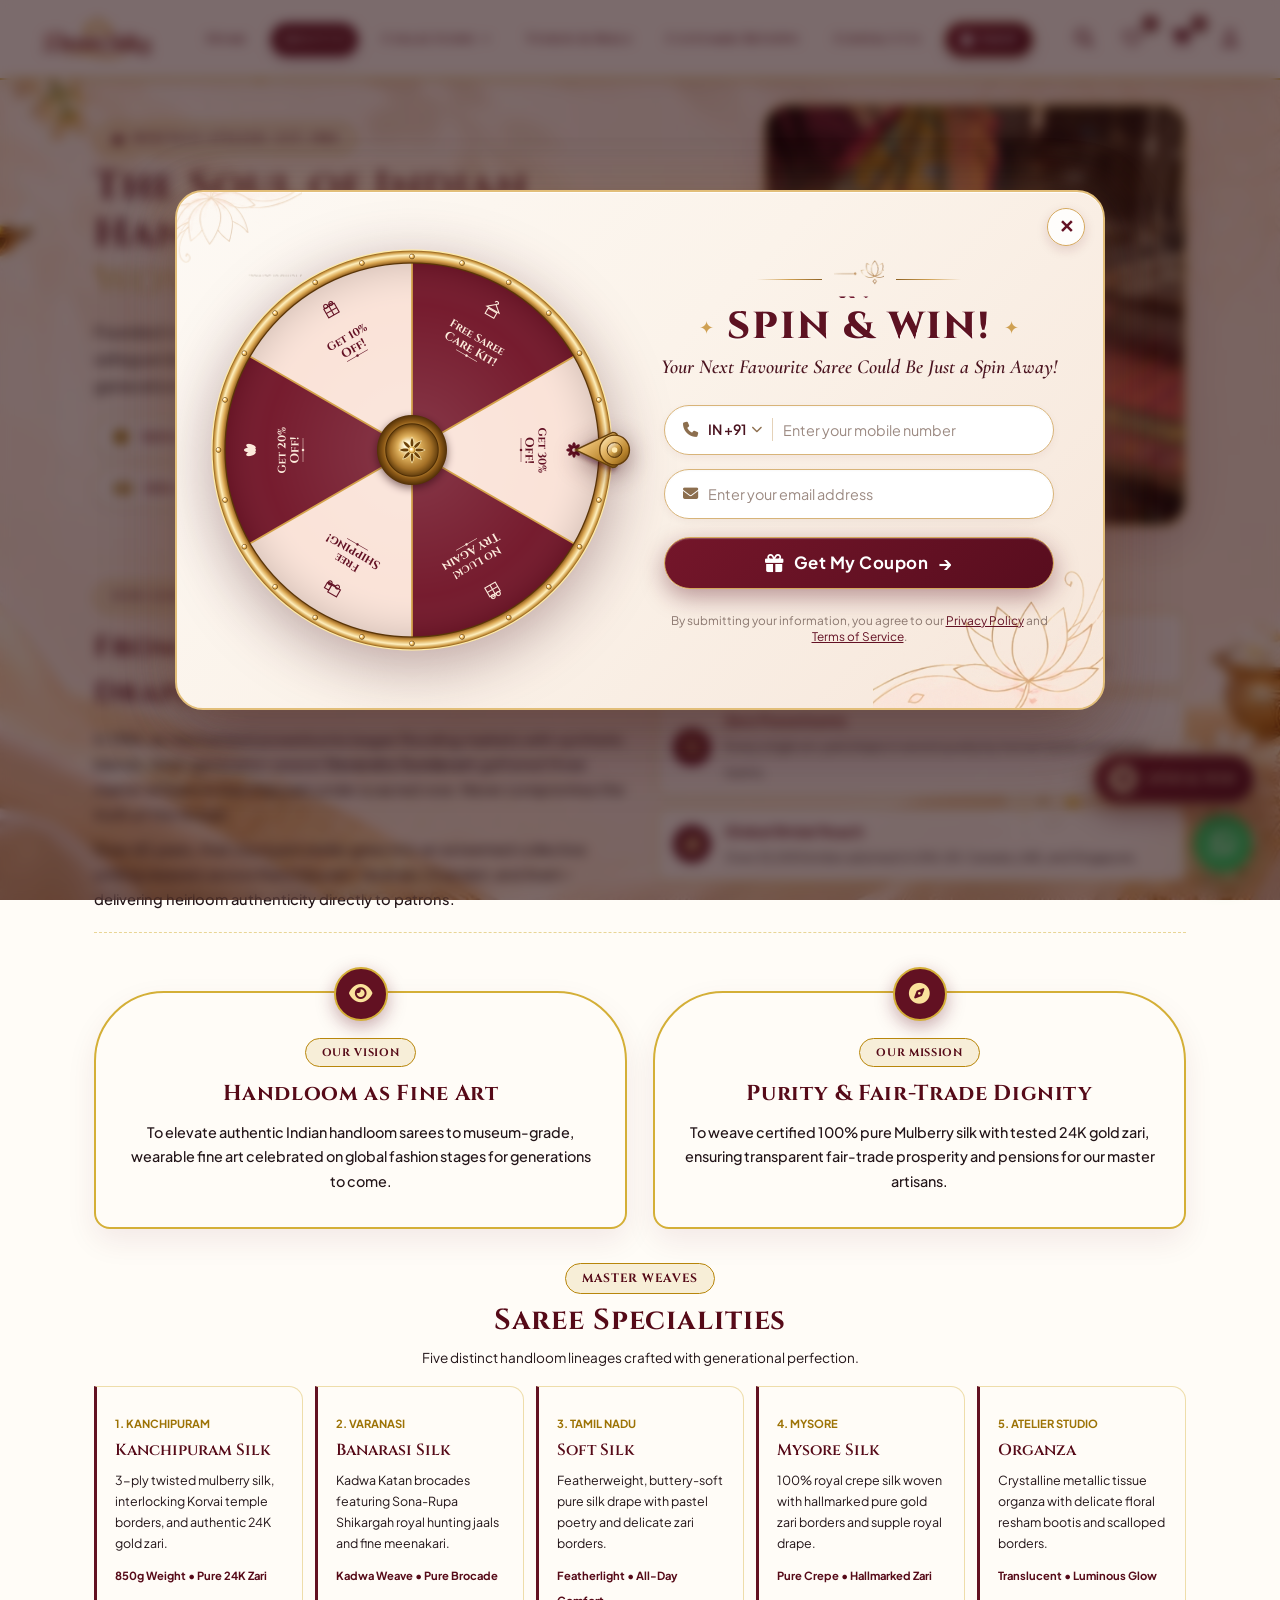
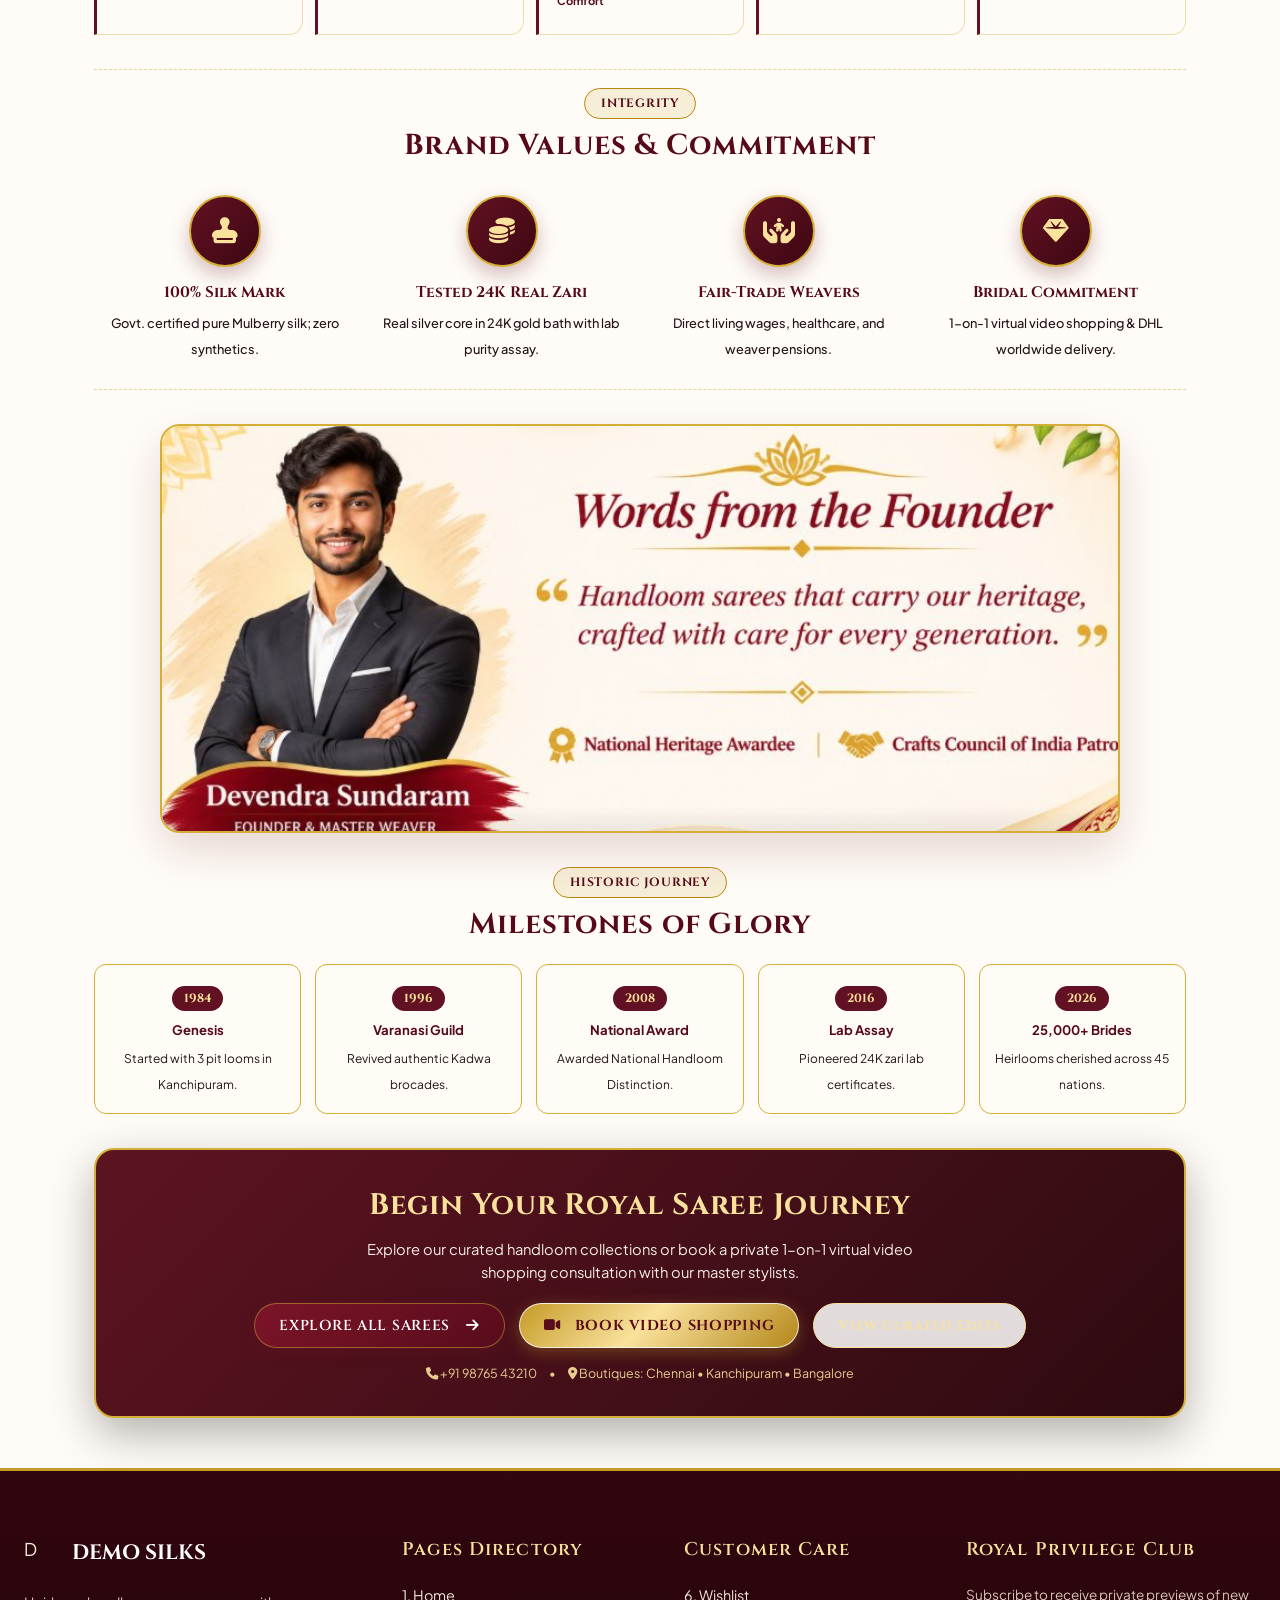
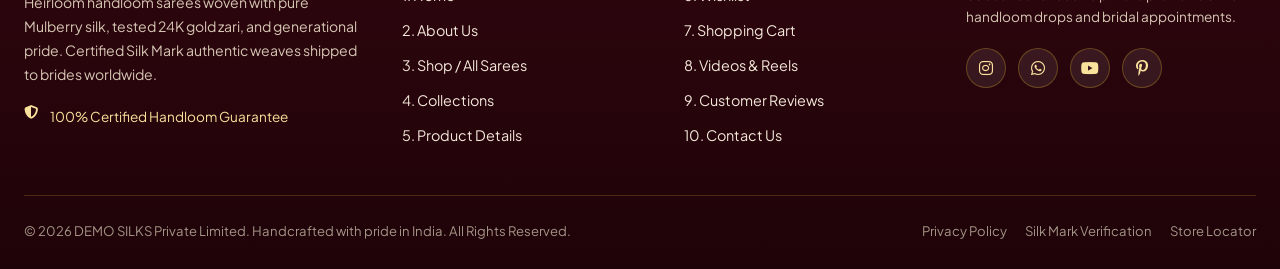
==== about.html @ b7113f57 "Initial commit: Demo Silks luxury saree e-commerce website" ====
<!DOCTYPE html>
<html lang="en">
<head>
  <meta charset="UTF-8">
  <meta name="viewport" content="width=device-width, initial-scale=1.0">
  <title>About Us | Royal Heritage & Master Weavers | DEMO SILKS</title>
  <link rel="stylesheet" href="assets/css/style.css">
  <link rel="stylesheet" href="assets/css/spin-wheel.css">
  <link rel="stylesheet" href="https://cdnjs.cloudflare.com/ajax/libs/font-awesome/6.4.0/css/all.min.css">
  <link rel="preconnect" href="https://fonts.googleapis.com">
  <link rel="preconnect" href="https://fonts.gstatic.com" crossorigin>
  <link href="https://fonts.googleapis.com/css2?family=Cinzel:wght@400;500;600;700;800;900&family=Playfair+Display:ital,wght@0,400;0,600;0,700;1,400&family=Plus+Jakarta+Sans:wght@300;400;500;600;700&display=swap" rel="stylesheet">
  <style>
    /* ==========================================================================
       UNIQUE BESPOKE STYLES (NO REPETITIVE BOX CARDS)
       ========================================================================== */
    
    /* 1. Typography & Contrast */
    .c-maroon { color: #560a18 !important; }
    .c-gold { color: #9d7306 !important; }
    .c-espresso { color: #221418 !important; line-height: 1.7; }
    .text-glow { text-shadow: 0 1px 14px rgba(255, 252, 247, 0.95); }
    
    .royal-badge-pill {
      display: inline-flex;
      align-items: center;
      gap: 6px;
      background: rgba(197, 155, 39, 0.15);
      border: 1.2px solid #b8860b;
      color: #560a18;
      padding: 5px 16px;
      border-radius: 30px;
      font-family: 'Cinzel', serif;
      font-size: 0.75rem;
      font-weight: 700;
      letter-spacing: 0.06em;
      text-transform: uppercase;
    }

    /* 2. Hero Arched Frame */
    .hero-arch-frame {
      border-radius: 140px 140px 20px 20px;
      overflow: hidden;
      border: 2.5px solid #d4af37;
      box-shadow: 0 18px 45px rgba(98, 17, 34, 0.15);
      position: relative;
    }

    /* 3. Section 2: Storytelling Layout */
    .story-stat-pill {
      display: flex;
      align-items: center;
      gap: 12px;
      background: rgba(255, 252, 247, 0.92);
      border: 1px solid rgba(212, 175, 55, 0.6);
      border-radius: 50px;
      padding: 8px 18px;
      box-shadow: 0 4px 15px rgba(0,0,0,0.04);
    }

    /* 4. Section 3: Jharokha Arched Portals (Vision & Mission) */
    .portal-arch {
      border-radius: 70px 70px 16px 16px;
      border: 2px solid #d4af37;
      background: rgba(255, 252, 247, 0.94);
      backdrop-filter: blur(14px);
      padding: 34px 28px;
      text-align: center;
      position: relative;
      box-shadow: 0 12px 30px rgba(98, 17, 34, 0.08);
      transition: transform 0.3s ease;
    }
    .portal-arch:hover {
      transform: translateY(-5px);
      border-color: #b8860b;
    }
    .portal-crest {
      width: 54px;
      height: 54px;
      border-radius: 50%;
      background: #621122;
      color: #fae29c;
      border: 2px solid #d4af37;
      display: flex;
      align-items: center;
      justify-content: center;
      font-size: 1.3rem;
      margin: -60px auto 16px auto;
      box-shadow: 0 6px 18px rgba(98, 17, 34, 0.35);
    }

    /* 5. Section 4: Saree Specialities (Archival Specimen Strips) */
    .specimen-col {
      background: rgba(255, 252, 247, 0.92);
      border-left: 3px solid #621122;
      border-top: 1px solid rgba(212, 175, 55, 0.4);
      border-right: 1px solid rgba(212, 175, 55, 0.4);
      border-bottom: 1px solid rgba(212, 175, 55, 0.4);
      border-radius: 0 14px 14px 0;
      padding: 22px 18px;
      transition: all 0.25s ease;
    }
    .specimen-col:hover {
      background: #ffffff;
      border-left-color: #b8860b;
      transform: translateX(4px);
      box-shadow: 0 8px 24px rgba(98, 17, 34, 0.08);
    }

    /* 6. Section 5: Brand Values (Circular Seal Medallions) */
    .seal-medallion {
      text-align: center;
      padding: 10px;
    }
    .seal-circle {
      width: 72px;
      height: 72px;
      border-radius: 50%;
      background: linear-gradient(135deg, #621122 0%, #3e0712 100%);
      color: #fae29c;
      border: 2.5px double #d4af37;
      display: flex;
      align-items: center;
      justify-content: center;
      font-size: 1.6rem;
      margin: 0 auto 14px auto;
      box-shadow: 0 8px 20px rgba(98, 17, 34, 0.28);
      transition: transform 0.3s ease;
    }
    .seal-medallion:hover .seal-circle {
      transform: scale(1.08) rotate(5deg);
    }

    /* 7. Section 6: Founder Archival Signature Layout */
    .founder-ornament-card {
      background: rgba(255, 252, 247, 0.94);
      border: 1.5px solid #d4af37;
      border-radius: 18px;
      padding: 30px;
      box-shadow: 0 12px 35px rgba(0,0,0,0.06);
    }
    .founder-quote-box {
      border-left: 3px solid #b8860b;
      padding-left: 18px;
      margin: 12px 0 16px 0;
      font-style: italic;
      color: #3e0712;
      font-size: 1.05rem;
      line-height: 1.65;
      font-family: 'Playfair Display', serif;
    }

    /* 8. Section 7: Continuous Golden Milestone Ribbon */
    .milestone-track {
      display: grid;
      grid-template-columns: repeat(5, 1fr);
      gap: 14px;
      position: relative;
    }
    .milestone-node-box {
      background: rgba(255, 252, 247, 0.94);
      border: 1.2px solid #d4af37;
      border-radius: 12px;
      padding: 18px 14px;
      text-align: center;
      position: relative;
      transition: transform 0.25s ease;
    }
    .milestone-node-box:hover {
      transform: translateY(-4px);
      box-shadow: 0 10px 24px rgba(98, 17, 34, 0.1);
    }
    .milestone-year-tag {
      display: inline-block;
      background: #621122;
      color: #fae29c;
      font-family: 'Cinzel', serif;
      font-size: 0.75rem;
      font-weight: 700;
      padding: 3px 12px;
      border-radius: 20px;
      margin-bottom: 8px;
    }

    /* 9. Section 8: Royal CTA Ribbon */
    .cta-royal-ribbon {
      background: linear-gradient(135deg, rgba(86, 10, 24, 0.96) 0%, rgba(42, 6, 12, 0.98) 100%);
      border: 2px solid #d4af37;
      border-radius: 20px;
      padding: 32px 30px;
      text-align: center;
      box-shadow: 0 16px 45px rgba(0,0,0,0.3);
    }
  </style>
</head>
<body style="background-image: url('assets/images/bg-luxury.jpg'); background-size: cover; background-position: center center; background-repeat: no-repeat; background-attachment: fixed; background-color: #fffcf7;">

  <!-- ROYAL LUXURY FULL-WIDTH NAVIGATION BAR -->
    <!-- ROYAL LUXURY FULL-WIDTH NAVIGATION BAR -->
  <header class="main-header" id="mainHeader">
    <div class="nav-fullwidth-container">
      <!-- 1. Brand Logo -->
      <a href="index.html" class="nav-brand-logo" title="Demo Silks Royal Heritage Weaves">
        <img src="assets/images/navbar-logo-clean.png" alt="Demo Silks" class="nav-logo-img">
      </a>

      <!-- 2. Navigation Menu Items (Single Horizontal Row) -->
      <nav class="nav-menu-wrapper">
        <ul class="nav-menu-royal">
          <li class="nav-item-royal">
            <a href="index.html" class="nav-link-royal">Home</a>
          </li>
          <li class="nav-item-royal">
            <a href="about.html" class="nav-link-royal active-pill">About Us</a>
          </li>
          <li class="nav-item-royal has-dropdown">
            <a href="collections.html" class="nav-link-royal">Collections <i class="fa-solid fa-chevron-down nav-chevron"></i></a>
            <div class="nav-dropdown">
              <a href="collections.html#kanchipuram">Kanchipuram Silk</a>
              <a href="collections.html#banarasi">Banarasi Silk</a>
              <a href="collections.html#softsilk">Soft Silk</a>
              <a href="collections.html#mysoresilk">Mysore Silk</a>
              <a href="collections.html#organza">Organza</a>
              <div class="dropdown-divider"></div>
              <a href="collections.html" class="dropdown-highlight">Explore All Collections →</a>
            </div>
          </li>
          <li class="nav-item-royal">
            <a href="videos.html" class="nav-link-royal">Videos & Reels</a>
          </li>
          <li class="nav-item-royal">
            <a href="reviews.html" class="nav-link-royal">Customer Reviews</a>
          </li>
          <li class="nav-item-royal">
            <a href="contact.html" class="nav-link-royal">Contact Us</a>
          </li>
          <li class="nav-item-royal">
            <a href="shop.html" class="nav-btn-shop" title="Shop All Sarees">
              <i class="fa-solid fa-bag-shopping"></i> Shop
            </a>
          </li>
        </ul>
      </nav>

      <!-- 3. Right Action Icons -->
      <div class="nav-actions-royal">
        <button type="button" class="royal-icon-btn" onclick="openSearchModal()" title="Search Sarees">
          <i class="fa-solid fa-magnifying-glass"></i>
        </button>
        <a href="wishlist.html" class="royal-icon-btn" title="Saved Wishlist">
          <i class="fa-regular fa-heart"></i>
          <span class="badge-pill wish-badge">2</span>
        </a>
        <a href="cart.html" class="royal-icon-btn" title="Shopping Cart">
          <i class="fa-solid fa-cart-shopping"></i>
          <span class="badge-pill cart-badge">3</span>
        </a>
        <a href="contact.html" class="royal-icon-btn" title="Account / Concierge">
          <i class="fa-regular fa-user"></i>
        </a>
        <button type="button" class="mobile-menu-btn" onclick="toggleMobileNav()" aria-label="Toggle Navigation">
          <i class="fa-solid fa-bars"></i>
        </button>
      </div>
    </div>
  </header>

  <!-- Mobile Drawer Menu -->
  <div id="mobileMenu" class="mobile-nav-drawer" style="display:none;">
    <ul class="mobile-nav-list">
      <li><a href="index.html">Home</a></li>
      <li><a href="about.html" class="active-mobile-link">About Us</a></li>
      <li><a href="collections.html">Collections</a></li>
      <li><a href="videos.html">Videos & Reels</a></li>
      <li><a href="reviews.html">Customer Reviews</a></li>
      <li><a href="contact.html">Contact Us</a></li>
      <li style="margin-top:6px;">
        <a href="shop.html" class="nav-btn-shop mobile-shop-btn">
          <i class="fa-solid fa-bag-shopping"></i> Shop All Sarees →
        </a>
      </li>
    </ul>
  </div>

  <main style="padding: 24px 0 50px 0;">
    <div class="container" style="max-width: 1140px;">

      <!-- ==========================================================================
           1. HERO & BRAND INTRO: ASYMMETRICAL EDITORIAL SPLIT (NO BOX CARD)
           ========================================================================== -->
      <section style="margin-bottom: 34px;">
        <div style="display: grid; grid-template-columns: 1.2fr 0.8fr; gap: 36px; align-items: center;">
          <div>
            <div class="royal-badge-pill" style="margin-bottom: 10px;">
              <i class="fa-solid fa-crown"></i> Heritage Atelier • Est. 1984
            </div>
            <h1 class="c-maroon text-glow" style="font-family: 'Cinzel', serif; font-size: 2.5rem; line-height: 1.18; margin-bottom: 12px;">
              The Soul of Indian Handloom: <br/>
              <span class="text-gold-gradient">Woven For Heirlooms</span>
            </h1>
            <p class="c-espresso text-glow" style="font-size: 1rem; margin-bottom: 18px; font-weight: 500;">
              Founded in Kanchipuram with three sacred pit looms, <strong>DEMO SILKS</strong> has safeguarded genuine Indian handloom weaving for over four decades. We connect generations of master weavers with bridal patrons across 45+ countries.
            </p>

            <!-- Inline Floating Stat Pills -->
            <div style="display: flex; gap: 12px; flex-wrap: wrap;">
              <div class="story-stat-pill">
                <i class="fa-solid fa-certificate" style="color: #9d7306;"></i>
                <span style="font-size: 0.82rem; font-weight: 700; color: #560a18;">100% Silk Mark Certified</span>
              </div>
              <div class="story-stat-pill">
                <i class="fa-solid fa-shield-halved" style="color: #9d7306;"></i>
                <span style="font-size: 0.82rem; font-weight: 700; color: #560a18;">Tested 24K Gold Zari</span>
              </div>
              <div class="story-stat-pill">
                <i class="fa-solid fa-people-group" style="color: #9d7306;"></i>
                <span style="font-size: 0.82rem; font-weight: 700; color: #560a18;">500+ Weaver Families</span>
              </div>
            </div>
          </div>

          <!-- Pit Loom Mastery Arched Heritage Portrait -->
          <div style="border-radius: 24px; overflow: hidden; border: 2px solid #d4af37; box-shadow: 0 16px 40px rgba(98, 17, 34, 0.18); max-width: 440px; margin: 0 auto; background: rgba(255, 252, 247, 0.95);">
            <img src="assets/images/about-hero-pitloom.jpg" alt="Pit Loom Mastery - Demo Silks" style="width: 100%; height: auto; display: block; object-fit: cover;">
          </div>
        </div>
      </section>

      <!-- ==========================================================================
           2. BRAND STORY: EDITORIAL NARRATIVE & 3 MILESTONE BADGES (NO BOX CARD)
           ========================================================================== -->
      <section style="margin-bottom: 34px; padding: 20px 0; border-top: 1px dashed rgba(212, 175, 55, 0.5); border-bottom: 1px dashed rgba(212, 175, 55, 0.5);">
        <div style="display: grid; grid-template-columns: 1fr 1fr; gap: 32px; align-items: center;">
          <div>
            <span class="royal-badge-pill" style="margin-bottom: 8px;">Our Genesis</span>
            <h2 class="c-maroon" style="font-family: 'Cinzel', serif; font-size: 1.8rem; margin: 4px 0 10px 0;">
              From Three Pit Looms to Royal Drapes
            </h2>
            <p class="c-espresso" style="font-size: 0.92rem; margin-bottom: 10px; font-weight: 500;">
              In 1984, as mechanized powerlooms began flooding markets with synthetic blends, third-generation weaver <strong>Devendra Sundaram</strong> gathered three master artisans in Kanchipuram under a sacred vow: <em>Never compromise the truth of the thread</em>.
            </p>
            <p class="c-espresso" style="font-size: 0.92rem; margin: 0; font-weight: 500;">
              Over 40 years, that courtyard atelier grew into an esteemed collective uniting weavers across Kanchipuram, Varanasi, Chanderi, and Arani—delivering heirloom authenticity directly to patrons.
            </p>
          </div>

          <!-- 3 Pillars Row -->
          <div style="display: flex; flex-direction: column; gap: 10px;">
            <div style="display: flex; align-items: center; gap: 14px; background: rgba(255, 252, 247, 0.9); border: 1.2px solid #d4af37; border-radius: 12px; padding: 12px 16px;">
              <div style="width: 38px; height: 38px; border-radius: 50%; background: #621122; color: #fae29c; display: flex; align-items: center; justify-content: center; font-size: 1rem; flex-shrink: 0;">
                <i class="fa-solid fa-gopuram"></i>
              </div>
              <div>
                <strong class="c-maroon" style="font-size: 0.9rem; display: block;">Kanchipuram Roots</strong>
                <span class="c-espresso" style="font-size: 0.8rem;">Revived interlocking Korvai temple borders with 3 throw shuttles.</span>
              </div>
            </div>

            <div style="display: flex; align-items: center; gap: 14px; background: rgba(255, 252, 247, 0.9); border: 1.2px solid #d4af37; border-radius: 12px; padding: 12px 16px;">
              <div style="width: 38px; height: 38px; border-radius: 50%; background: #621122; color: #fae29c; display: flex; align-items: center; justify-content: center; font-size: 1rem; flex-shrink: 0;">
                <i class="fa-solid fa-ban"></i>
              </div>
              <div>
                <strong class="c-maroon" style="font-size: 0.9rem; display: block;">Zero Powerlooms</strong>
                <span class="c-espresso" style="font-size: 0.8rem;">Every single six-yard drape is woven purely by human hands on wooden looms.</span>
              </div>
            </div>

            <div style="display: flex; align-items: center; gap: 14px; background: rgba(255, 252, 247, 0.9); border: 1.2px solid #d4af37; border-radius: 12px; padding: 12px 16px;">
              <div style="width: 38px; height: 38px; border-radius: 50%; background: #621122; color: #fae29c; display: flex; align-items: center; justify-content: center; font-size: 1rem; flex-shrink: 0;">
                <i class="fa-solid fa-earth-americas"></i>
              </div>
              <div>
                <strong class="c-maroon" style="font-size: 0.9rem; display: block;">Global Bridal Reach</strong>
                <span class="c-espresso" style="font-size: 0.8rem;">Over 25,000 brides adorned in USA, UK, Canada, UAE, and Singapore.</span>
              </div>
            </div>
          </div>
        </div>
      </section>

      <!-- ==========================================================================
           3. VISION & MISSION: ARMORED JHAROKHA ARCH PORTALS (UNIQUE ARCH DESIGN)
           ========================================================================== -->
      <section style="margin-bottom: 34px; padding-top: 24px;">
        <div style="display: grid; grid-template-columns: 1fr 1fr; gap: 26px;">
          
          <!-- Vision Portal -->
          <div class="portal-arch">
            <div class="portal-crest">
              <i class="fa-solid fa-eye"></i>
            </div>
            <span class="royal-badge-pill" style="font-size: 0.68rem; margin-bottom: 6px;">Our Vision</span>
            <h3 class="c-maroon" style="font-family: 'Cinzel', serif; font-size: 1.35rem; margin: 4px 0 8px 0;">Handloom as Fine Art</h3>
            <p class="c-espresso" style="font-size: 0.9rem; margin: 0; font-weight: 500;">
              To elevate authentic Indian handloom sarees to museum-grade, wearable fine art celebrated on global fashion stages for generations to come.
            </p>
          </div>

          <!-- Mission Portal -->
          <div class="portal-arch">
            <div class="portal-crest">
              <i class="fa-solid fa-compass"></i>
            </div>
            <span class="royal-badge-pill" style="font-size: 0.68rem; margin-bottom: 6px;">Our Mission</span>
            <h3 class="c-maroon" style="font-family: 'Cinzel', serif; font-size: 1.35rem; margin: 4px 0 8px 0;">Purity & Fair-Trade Dignity</h3>
            <p class="c-espresso" style="font-size: 0.9rem; margin: 0; font-weight: 500;">
              To weave certified 100% pure Mulberry silk with tested 24K gold zari, ensuring transparent fair-trade prosperity and pensions for our master artisans.
            </p>
          </div>

        </div>
      </section>

      <!-- ==========================================================================
           4. SAREE COLLECTIONS & SPECIALITIES: ARCHIVAL SPECIMEN STRIPS (5 SIGNATURE LINEAGES)
           ========================================================================== -->
      <section style="margin-bottom: 34px;">
        <div style="text-align: center; margin-bottom: 16px;">
          <span class="royal-badge-pill">Master Weaves</span>
          <h2 class="c-maroon" style="font-family: 'Cinzel', serif; font-size: 1.8rem; margin: 4px 0 2px 0;">Saree Specialities</h2>
          <p class="c-espresso" style="font-size: 0.85rem; margin: 0;">Five distinct handloom lineages crafted with generational perfection.</p>
        </div>

        <div style="display: grid; grid-template-columns: repeat(5, 1fr); gap: 12px;">
          
          <div class="specimen-col">
            <span style="font-size: 0.7rem; font-weight: 700; color: #9d7306; text-transform: uppercase;">1. Kanchipuram</span>
            <h4 class="c-maroon" style="font-family: 'Cinzel', serif; font-size: 1rem; margin: 4px 0 6px 0;">Kanchipuram Silk</h4>
            <p class="c-espresso" style="font-size: 0.78rem; margin: 0 0 6px 0;">3-ply twisted mulberry silk, interlocking Korvai temple borders, and authentic 24K gold zari.</p>
            <span style="font-size: 0.7rem; font-weight: 700; color: #560a18;">850g Weight • Pure 24K Zari</span>
          </div>

          <div class="specimen-col">
            <span style="font-size: 0.7rem; font-weight: 700; color: #9d7306; text-transform: uppercase;">2. Varanasi</span>
            <h4 class="c-maroon" style="font-family: 'Cinzel', serif; font-size: 1rem; margin: 4px 0 6px 0;">Banarasi Silk</h4>
            <p class="c-espresso" style="font-size: 0.78rem; margin: 0 0 6px 0;">Kadwa Katan brocades featuring Sona-Rupa Shikargah royal hunting jaals and fine meenakari.</p>
            <span style="font-size: 0.7rem; font-weight: 700; color: #560a18;">Kadwa Weave • Pure Brocade</span>
          </div>

          <div class="specimen-col">
            <span style="font-size: 0.7rem; font-weight: 700; color: #9d7306; text-transform: uppercase;">3. Tamil Nadu</span>
            <h4 class="c-maroon" style="font-family: 'Cinzel', serif; font-size: 1rem; margin: 4px 0 6px 0;">Soft Silk</h4>
            <p class="c-espresso" style="font-size: 0.78rem; margin: 0 0 6px 0;">Featherweight, buttery-soft pure silk drape with pastel poetry and delicate zari borders.</p>
            <span style="font-size: 0.7rem; font-weight: 700; color: #560a18;">Featherlight • All-Day Comfort</span>
          </div>

          <div class="specimen-col">
            <span style="font-size: 0.7rem; font-weight: 700; color: #9d7306; text-transform: uppercase;">4. Mysore</span>
            <h4 class="c-maroon" style="font-family: 'Cinzel', serif; font-size: 1rem; margin: 4px 0 6px 0;">Mysore Silk</h4>
            <p class="c-espresso" style="font-size: 0.78rem; margin: 0 0 6px 0;">100% royal crepe silk woven with hallmarked pure gold zari borders and supple royal drape.</p>
            <span style="font-size: 0.7rem; font-weight: 700; color: #560a18;">Pure Crepe • Hallmarked Zari</span>
          </div>

          <div class="specimen-col">
            <span style="font-size: 0.7rem; font-weight: 700; color: #9d7306; text-transform: uppercase;">5. Atelier Studio</span>
            <h4 class="c-maroon" style="font-family: 'Cinzel', serif; font-size: 1rem; margin: 4px 0 6px 0;">Organza</h4>
            <p class="c-espresso" style="font-size: 0.78rem; margin: 0 0 6px 0;">Crystalline metallic tissue organza with delicate floral resham bootis and scalloped borders.</p>
            <span style="font-size: 0.7rem; font-weight: 700; color: #560a18;">Translucent • Luminous Glow</span>
          </div>

        </div>
      </section>

      <!-- ==========================================================================
           5. BRAND VALUES: CIRCULAR SEAL MEDALLIONS (UNIQUE CIRCLE LAYOUT)
           ========================================================================== -->
      <section style="margin-bottom: 34px; padding: 18px 0; border-top: 1px dashed rgba(212, 175, 55, 0.5); border-bottom: 1px dashed rgba(212, 175, 55, 0.5);">
        <div style="text-align: center; margin-bottom: 16px;">
          <span class="royal-badge-pill">Integrity</span>
          <h2 class="c-maroon" style="font-family: 'Cinzel', serif; font-size: 1.8rem; margin: 4px 0 2px 0;">Brand Values & Commitment</h2>
        </div>

        <div style="display: grid; grid-template-columns: repeat(4, 1fr); gap: 16px;">
          
          <div class="seal-medallion">
            <div class="seal-circle"><i class="fa-solid fa-stamp"></i></div>
            <strong class="c-maroon" style="font-family: 'Cinzel', serif; font-size: 0.95rem; display: block; margin-bottom: 4px;">100% Silk Mark</strong>
            <span class="c-espresso" style="font-size: 0.8rem; font-weight: 500;">Govt. certified pure Mulberry silk; zero synthetics.</span>
          </div>

          <div class="seal-medallion">
            <div class="seal-circle"><i class="fa-solid fa-coins"></i></div>
            <strong class="c-maroon" style="font-family: 'Cinzel', serif; font-size: 0.95rem; display: block; margin-bottom: 4px;">Tested 24K Real Zari</strong>
            <span class="c-espresso" style="font-size: 0.8rem; font-weight: 500;">Real silver core in 24K gold bath with lab purity assay.</span>
          </div>

          <div class="seal-medallion">
            <div class="seal-circle"><i class="fa-solid fa-hands-holding-child"></i></div>
            <strong class="c-maroon" style="font-family: 'Cinzel', serif; font-size: 0.95rem; display: block; margin-bottom: 4px;">Fair-Trade Weavers</strong>
            <span class="c-espresso" style="font-size: 0.8rem; font-weight: 500;">Direct living wages, healthcare, and weaver pensions.</span>
          </div>

          <div class="seal-medallion">
            <div class="seal-circle"><i class="fa-solid fa-gem"></i></div>
            <strong class="c-maroon" style="font-family: 'Cinzel', serif; font-size: 0.95rem; display: block; margin-bottom: 4px;">Bridal Commitment</strong>
            <span class="c-espresso" style="font-size: 0.8rem; font-weight: 500;">1-on-1 virtual video shopping & DHL worldwide delivery.</span>
          </div>

        </div>
      </section>

      <!-- ==========================================================================
           6. FOUNDER DETAILS: WORDS FROM THE FOUNDER (EXACT ROYAL BANNER)
           ========================================================================== -->
      <section style="margin-bottom: 34px;">
        <div style="max-width: 960px; margin: 0 auto; border-radius: 20px; overflow: hidden; border: 2.5px solid #d4af37; box-shadow: 0 18px 45px rgba(98, 17, 34, 0.16); background: rgba(255, 252, 247, 0.96); transition: transform 0.3s ease;">
          <img src="assets/images/about-founder-banner.jpg" alt="Words from the Founder - Devendra Sundaram, Founder & Master Weaver" style="width: 100%; height: auto; display: block;">
        </div>
      </section>

      <!-- ==========================================================================
           7. BRAND JOURNEY & ACHIEVEMENTS: GOLDEN RIBBON TIMELINE (UNIQUE TIMELINE)
           ========================================================================== -->
      <section style="margin-bottom: 34px;">
        <div style="text-align: center; margin-bottom: 16px;">
          <span class="royal-badge-pill">Historic Journey</span>
          <h2 class="c-maroon" style="font-family: 'Cinzel', serif; font-size: 1.8rem; margin: 4px 0 2px 0;">Milestones of Glory</h2>
        </div>

        <div class="milestone-track">
          
          <div class="milestone-node-box">
            <span class="milestone-year-tag">1984</span>
            <strong class="c-maroon" style="font-size: 0.82rem; display: block; margin-bottom: 4px;">Genesis</strong>
            <span class="c-espresso" style="font-size: 0.75rem;">Started with 3 pit looms in Kanchipuram.</span>
          </div>

          <div class="milestone-node-box">
            <span class="milestone-year-tag">1996</span>
            <strong class="c-maroon" style="font-size: 0.82rem; display: block; margin-bottom: 4px;">Varanasi Guild</strong>
            <span class="c-espresso" style="font-size: 0.75rem;">Revived authentic Kadwa brocades.</span>
          </div>

          <div class="milestone-node-box">
            <span class="milestone-year-tag">2008</span>
            <strong class="c-maroon" style="font-size: 0.82rem; display: block; margin-bottom: 4px;">National Award</strong>
            <span class="c-espresso" style="font-size: 0.75rem;">Awarded National Handloom Distinction.</span>
          </div>

          <div class="milestone-node-box">
            <span class="milestone-year-tag">2016</span>
            <strong class="c-maroon" style="font-size: 0.82rem; display: block; margin-bottom: 4px;">Lab Assay</strong>
            <span class="c-espresso" style="font-size: 0.75rem;">Pioneered 24K zari lab certificates.</span>
          </div>

          <div class="milestone-node-box">
            <span class="milestone-year-tag">2026</span>
            <strong class="c-maroon" style="font-size: 0.82rem; display: block; margin-bottom: 4px;">25,000+ Brides</strong>
            <span class="c-espresso" style="font-size: 0.75rem;">Heirlooms cherished across 45 nations.</span>
          </div>

        </div>
      </section>

      <!-- ==========================================================================
           8. CTA: ROYAL ACTION RIBBON (UNIQUE BANNER)
           ========================================================================== -->
      <section>
        <div class="cta-royal-ribbon">
          <h2 style="font-family: 'Cinzel', serif; font-size: 1.85rem; color: #fae29c; margin-bottom: 8px;">
            Begin Your Royal Saree Journey
          </h2>
          <p style="color: #f7ede2; font-size: 0.92rem; max-width: 580px; margin: 0 auto 18px auto;">
            Explore our curated handloom collections or book a private 1-on-1 virtual video shopping consultation with our master stylists.
          </p>

          <div style="display: flex; gap: 14px; justify-content: center; flex-wrap: wrap; margin-bottom: 16px;">
            <a href="shop.html" class="btn-royal-primary" style="padding: 10px 24px; font-size: 0.9rem;">
              Explore All Sarees <i class="fa-solid fa-arrow-right" style="margin-left: 6px;"></i>
            </a>
            <a href="contact.html" class="btn-royal-gold" style="padding: 10px 24px; font-size: 0.9rem;">
              <i class="fa-solid fa-video" style="margin-right: 6px;"></i> Book Video Shopping
            </a>
            <a href="collections.html" class="btn-royal-outline" style="padding: 10px 24px; font-size: 0.9rem; border-color: #fae29c; color: #fae29c;">
              View Curated Edits
            </a>
          </div>

          <div style="font-size: 0.78rem; color: #fae29c; opacity: 0.9;">
            <span><i class="fa-solid fa-phone"></i> +91 98765 43210</span>
            <span style="margin: 0 10px;">•</span>
            <span><i class="fa-solid fa-location-dot"></i> Boutiques: Chennai • Kanchipuram • Bangalore</span>
          </div>
        </div>
      </section>

    </div>
  </main>

  <!-- LUXURY SITE FOOTER -->
  <footer class="site-footer" id="contactSection">
    <div class="container">
      <div class="footer-grid">
        <div>
          <div style="display:flex; align-items:center; gap:10px; margin-bottom:18px;">
            <div class="logo-symbol" style="width:38px; height:38px; font-size:1.1rem;">D</div>
            <span style="font-family:var(--font-royal); font-size:1.3rem; font-weight:700; color:#fff;">DEMO SILKS</span>
          </div>
          <p style="font-size:0.88rem; color:#d6c6b4; line-height:1.7; margin-bottom:20px;">
            Heirloom handloom sarees woven with pure Mulberry silk, tested 24K gold zari, and generational pride. Certified Silk Mark authentic weaves shipped to brides worldwide.
          </p>
          <div style="display:flex; gap:12px; font-size:0.85rem; color:#fae29c;">
            <i class="fa-solid fa-shield-halved"></i> 100% Certified Handloom Guarantee
          </div>
        </div>

        <div>
          <h4 class="footer-title">Pages Directory</h4>
          <ul class="footer-links">
            <li><a href="index.html">1. Home</a></li>
            <li><a href="about.html">2. About Us</a></li>
            <li><a href="shop.html">3. Shop / All Sarees</a></li>
            <li><a href="collections.html">4. Collections</a></li>
            <li><a href="product-details.html?id=1">5. Product Details</a></li>
          </ul>
        </div>

        <div>
          <h4 class="footer-title">Customer Care</h4>
          <ul class="footer-links">
            <li><a href="wishlist.html">6. Wishlist</a></li>
            <li><a href="cart.html">7. Shopping Cart</a></li>
            <li><a href="videos.html">8. Videos & Reels</a></li>
            <li><a href="reviews.html">9. Customer Reviews</a></li>
            <li><a href="contact.html">10. Contact Us</a></li>
          </ul>
        </div>

        <div>
          <h4 class="footer-title">Royal Privilege Club</h4>
          <p style="font-size:0.85rem; color:#d6c6b4; margin-bottom:16px;">
            Subscribe to receive private previews of new handloom drops and bridal appointments.
          </p>
          <div class="footer-social-row">
            <a href="https://instagram.com" target="_blank" class="social-icon-circle" title="Instagram"><i class="fa-brands fa-instagram"></i></a>
            <a href="javascript:void(0)" onclick="DemoStore.openWhatsApp()" class="social-icon-circle" title="WhatsApp Concierge"><i class="fa-brands fa-whatsapp"></i></a>
            <a href="https://youtube.com" target="_blank" class="social-icon-circle" title="YouTube"><i class="fa-brands fa-youtube"></i></a>
            <a href="https://pinterest.com" target="_blank" class="social-icon-circle" title="Pinterest"><i class="fa-brands fa-pinterest-p"></i></a>
          </div>
        </div>
      </div>

      <div class="footer-bottom">
        <div>© 2026 DEMO SILKS Private Limited. Handcrafted with pride in India. All Rights Reserved.</div>
        <div style="display:flex; gap:18px;">
          <a href="shop.html">Privacy Policy</a>
          <a href="shop.html">Silk Mark Verification</a>
          <a href="contact.html">Store Locator</a>
        </div>
      </div>
    </div>
  </footer>

  <script src="assets/js/products-data.js"></script>
  <script src="assets/js/main.js"></script>
  <script src="assets/js/spin-wheel.js"></script>
  <script>
    document.addEventListener('DOMContentLoaded', () => {
      renderGlobalComponents('about');
    });

    function toggleMobileNav() {
      const menu = document.getElementById('mobileMenu');
      if (menu) {
        menu.style.display = menu.style.display === 'none' ? 'block' : 'none';
      }
    }
  </script>
</body>
</html>
---- assets/css/style.css ----
/* ==========================================================================
   DEMO SILKS - LUXURY HANDLOOM SAREES MASTER STYLESHEET
   Royal Heritage Indian Aesthetic with Fixed Luxury Background
   ========================================================================== */

@import url('https://fonts.googleapis.com/css2?family=Cinzel:wght@400;600;700;800;900&family=Playfair+Display:ital,wght@0,400;0,600;0,700;1,400&family=Plus+Jakarta+Sans:wght@300;400;500;600;700&display=swap');

:root {
  --font-royal: 'Cinzel', 'Playfair Display', Georgia, serif;
  --font-serif: 'Playfair Display', Georgia, serif;
  --font-sans: 'Plus Jakarta Sans', -apple-system, BlinkMacSystemFont, "Segoe UI", Roboto, sans-serif;

  --color-primary-maroon: #7c1428;
  --color-maroon-dark: #580c1b;
  --color-maroon-light: #9e223a;
  
  --color-gold: #c59b27;
  --color-gold-light: #dfb84b;
  --color-gold-dark: #9a7615;
  --color-gold-shimmer: linear-gradient(135deg, #c59b27 0%, #fae29c 45%, #b38719 100%);
  --color-gold-border: rgba(197, 155, 39, 0.35);

  --color-emerald: #064e3b;
  --color-emerald-light: #0d7358;

  --color-cream-bg: #fbf5f7;
  --color-pearl-white: #ffffff;
  --color-card-bg: rgba(255, 252, 247, 0.96);
  --color-text-dark: #1f1215;
  --color-text-muted: #3d2b30;

  --shadow-royal: 0 10px 30px rgba(124, 20, 40, 0.08), 0 4px 12px rgba(197, 155, 39, 0.12);
  --shadow-hover: 0 18px 40px rgba(124, 20, 40, 0.15), 0 8px 20px rgba(197, 155, 39, 0.2);
  --radius-royal: 16px;
  --transition: all 0.3s cubic-bezier(0.25, 0.8, 0.25, 1);
}

/* Reset & Base */
*, *::before, *::after {
  box-sizing: border-box;
  margin: 0;
  padding: 0;
}

html {
  scroll-behavior: smooth;
  font-size: 16px;
}

body {
  font-family: var(--font-sans);
  color: var(--color-text-dark);
  line-height: 1.6;
  background-color: #fffcf7;
  /* User-uploaded Luxury Royal Diya, Jasmine & Silk Zari Background - Full HD 16:9 */
  background-image: url('../images/bg-luxury.jpg');
  background-size: cover;
  background-position: center center;
  background-repeat: no-repeat;
  background-attachment: fixed;
  min-height: 100vh;
  display: flex;
  flex-direction: column;
  overflow-x: clip;
}

/* Typography Utilities */
h1, h2, h3, .font-royal {
  font-family: var(--font-royal);
  letter-spacing: 0.03em;
  font-weight: 700;
  color: var(--color-maroon-dark);
}

h4, h5, h6, .font-serif {
  font-family: var(--font-serif);
  font-weight: 600;
  color: var(--color-maroon-dark);
}

a {
  color: inherit;
  text-decoration: none;
  transition: var(--transition);
}

img {
  max-width: 100%;
  height: auto;
  display: block;
}

/* Luxury Container */
.container {
  width: 100%;
  max-width: 1280px;
  margin: 0 auto;
  padding: 0 24px;
}

/* Gold Text Gradient */
.text-gold-gradient {
  background: var(--color-gold-shimmer);
  -webkit-background-clip: text;
  -webkit-text-fill-color: transparent;
  display: inline-block;
}

/* Glassmorphism Luxury Cards */
.royal-card {
  background: var(--color-card-bg);
  backdrop-filter: blur(14px);
  -webkit-backdrop-filter: blur(14px);
  border: 1px solid var(--color-gold-border);
  border-radius: var(--radius-royal);
  box-shadow: var(--shadow-royal);
  transition: var(--transition);
}

.royal-card:hover {
  border-color: rgba(197, 155, 39, 0.65);
  box-shadow: var(--shadow-hover);
}

/* Buttons */
.btn-royal-primary {
  display: inline-flex;
  align-items: center;
  justify-content: center;
  gap: 10px;
  background: linear-gradient(135deg, var(--color-primary-maroon) 0%, var(--color-maroon-dark) 100%);
  color: #fff;
  padding: 12px 28px;
  border-radius: 9999px;
  font-family: var(--font-royal);
  font-size: 0.9rem;
  font-weight: 600;
  letter-spacing: 0.05em;
  text-transform: uppercase;
  border: 1px solid rgba(212, 175, 55, 0.5);
  box-shadow: 0 4px 15px rgba(124, 20, 40, 0.25);
  cursor: pointer;
  transition: var(--transition);
}

.btn-royal-primary:hover {
  transform: translateY(-2px);
  background: linear-gradient(135deg, var(--color-maroon-light) 0%, var(--color-primary-maroon) 100%);
  box-shadow: 0 8px 25px rgba(124, 20, 40, 0.35);
  color: #fff;
}

.btn-royal-gold {
  display: inline-flex;
  align-items: center;
  justify-content: center;
  gap: 8px;
  background: var(--color-gold-shimmer);
  color: var(--color-maroon-dark);
  padding: 12px 28px;
  border-radius: 9999px;
  font-family: var(--font-royal);
  font-size: 0.9rem;
  font-weight: 700;
  letter-spacing: 0.05em;
  text-transform: uppercase;
  border: 1px solid rgba(255, 255, 255, 0.8);
  box-shadow: 0 4px 15px rgba(197, 155, 39, 0.35);
  cursor: pointer;
  transition: var(--transition);
}

.btn-royal-gold:hover {
  transform: translateY(-2px);
  box-shadow: 0 8px 25px rgba(197, 155, 39, 0.5);
  filter: brightness(1.05);
}

.btn-royal-outline {
  display: inline-flex;
  align-items: center;
  justify-content: center;
  gap: 8px;
  background: rgba(255, 255, 255, 0.85);
  color: var(--color-primary-maroon);
  padding: 10px 24px;
  border-radius: 9999px;
  font-family: var(--font-royal);
  font-size: 0.85rem;
  font-weight: 600;
  letter-spacing: 0.04em;
  border: 1.5px solid var(--color-primary-maroon);
  cursor: pointer;
  transition: var(--transition);
}

.btn-royal-outline:hover {
  background: var(--color-primary-maroon);
  color: #fff;
}

/* ==========================================================================
   TOP ANNOUNCEMENT BAR
   ========================================================================== */
.top-bar {
  background: linear-gradient(90deg, #580c1b, #7c1428, #580c1b);
  color: #fae29c;
  font-size: 0.8rem;
  padding: 8px 0;
  border-bottom: 1px solid rgba(197, 155, 39, 0.4);
  letter-spacing: 0.05em;
  font-weight: 500;
}

.top-bar-inner {
  display: flex;
  align-items: center;
  justify-content: space-between;
}

.top-bar-links {
  display: flex;
  gap: 20px;
}

.top-bar-links a:hover {
  color: #fff;
}

/* ==========================================================================
   ROYAL LUXURY FULL-WIDTH NAVIGATION BAR (100% WIDTH, SINGLE HORIZONTAL ROW)
   ========================================================================== */
.main-header {
  position: sticky;
  top: 0;
  z-index: 1000;
  background: #fffcf7;
  width: 100%;
  max-width: 100% !important;
  box-sizing: border-box;
  box-shadow: 0 4px 18px rgba(98, 17, 34, 0.06);
  border-bottom: 2px solid #d4af37;
}

/* Full Width Flexbox Container */
.nav-fullwidth-container {
  width: 100% !important;
  max-width: 100% !important;
  box-sizing: border-box !important;
  display: flex !important;
  flex-direction: row !important;
  align-items: center !important;
  justify-content: space-between !important;
  height: 78px;
  padding: 0 clamp(16px, 2.5vw, 36px);
  position: relative;
  z-index: 5;
}

/* Brand Logo (Original Aspect Ratio) */
.nav-brand-logo {
  display: flex !important;
  align-items: center !important;
  text-decoration: none;
  cursor: pointer;
  flex-shrink: 0 !important;
  transition: transform 0.2s ease;
  padding: 0;
  margin: 0;
}

.nav-brand-logo:hover {
  transform: scale(1.02);
}

.nav-logo-img {
  height: 52px;
  width: auto !important;
  max-width: 180px;
  object-fit: contain !important;
  display: block;
}

/* Navigation Menu Wrapper */
.nav-menu-wrapper {
  display: flex !important;
  align-items: center !important;
  justify-content: center !important;
  flex: 1 1 auto;
  margin: 0 12px;
  min-width: 0;
}

/* All Links in a Single Horizontal Row */
.nav-menu-royal {
  display: flex !important;
  flex-direction: row !important;
  align-items: center !important;
  list-style: none !important;
  margin: 0 !important;
  padding: 0 !important;
  gap: clamp(6px, 1.1vw, 18px) !important;
  flex-wrap: nowrap !important;
  white-space: nowrap !important;
}

.nav-item-royal {
  position: relative;
  display: flex !important;
  align-items: center !important;
  flex-shrink: 0 !important;
  margin: 0;
  padding: 0;
}

/* Smooth Scroll & Sticky Navbar Offset */
html {
  scroll-behavior: smooth;
}

section[id], footer[id] {
  scroll-margin-top: 88px;
}

/* Links & Typography */
.nav-link-royal {
  font-family: 'Cinzel', 'Playfair Display', Georgia, serif;
  font-size: clamp(0.82rem, 0.9vw, 0.96rem);
  font-weight: 600;
  color: #621122;
  text-decoration: none;
  padding: 6px clamp(6px, 0.8vw, 14px);
  border-radius: 20px;
  transition: background-color 0.2s ease, color 0.2s ease, box-shadow 0.2s ease;
  display: inline-flex !important;
  align-items: center !important;
  gap: 4px;
  white-space: nowrap !important;
  letter-spacing: 0.02em;
}

.nav-link-royal:hover {
  color: #c59b27;
  background: rgba(197, 155, 39, 0.08);
}

.nav-chevron {
  font-size: 0.62rem;
  margin-left: 2px;
  transition: transform 0.2s ease;
}

.nav-item-royal:hover .nav-chevron {
  transform: rotate(180deg);
}

/* Active Burgundy Pill */
.nav-link-royal.active-pill {
  background: #621122;
  color: #ffffff !important;
  box-shadow: 0 4px 12px rgba(98, 17, 34, 0.25);
}

.nav-link-royal.active-pill:hover {
  background: #7a152b;
  color: #ffffff !important;
}

/* Shop CTA Button (Item 7) */
.nav-btn-shop {
  font-family: 'Cinzel', 'Playfair Display', Georgia, serif;
  font-size: clamp(0.82rem, 0.88vw, 0.92rem);
  font-weight: 700;
  letter-spacing: 0.04em;
  color: #ffffff !important;
  background: linear-gradient(135deg, #74162a 0%, #540c1d 100%);
  border: 1.5px solid #d4af37;
  padding: 6px clamp(12px, 1.2vw, 18px);
  border-radius: 50px;
  text-decoration: none;
  white-space: nowrap !important;
  display: inline-flex !important;
  align-items: center !important;
  gap: 6px;
  box-shadow: 0 4px 12px rgba(84, 12, 29, 0.28);
  transition: all 0.25s cubic-bezier(0.2, 0.8, 0.3, 1);
  flex-shrink: 0 !important;
}

.nav-btn-shop:hover {
  background: linear-gradient(135deg, #871a32 0%, #681124 100%);
  transform: translateY(-1px);
  box-shadow: 0 6px 16px rgba(84, 12, 29, 0.4), 0 0 10px rgba(212, 175, 55, 0.35);
  color: #fae29c !important;
  border-color: #fae29c;
}

.nav-btn-shop.active-pill {
  border-color: #ffffff;
  box-shadow: 0 0 14px rgba(212, 175, 55, 0.5);
}

/* Dropdown Menus */
.nav-item-royal.has-dropdown {
  cursor: pointer;
}

.nav-dropdown {
  position: absolute;
  top: 100%;
  left: 50%;
  transform: translateX(-50%) translateY(10px);
  background: rgba(255, 255, 255, 0.98);
  backdrop-filter: blur(18px);
  border: 1.5px solid #d4af37;
  border-radius: 14px;
  box-shadow: 0 16px 36px rgba(98, 17, 34, 0.16);
  min-width: 220px;
  padding: 8px 0;
  opacity: 0;
  visibility: hidden;
  pointer-events: none;
  transition: opacity 0.2s ease, transform 0.2s ease, visibility 0.2s;
  z-index: 1050;
  white-space: nowrap !important;
}

.nav-item-royal:hover .nav-dropdown {
  opacity: 1;
  visibility: visible;
  pointer-events: auto;
  transform: translateX(-50%) translateY(4px);
}

.nav-dropdown a {
  display: block;
  padding: 9px 18px;
  font-size: 0.86rem;
  color: #621122;
  font-family: var(--font-royal);
  font-weight: 600;
  text-decoration: none;
  transition: all 0.2s;
  border-left: 3px solid transparent;
  white-space: nowrap !important;
}

.nav-dropdown a:hover {
  background: rgba(197, 155, 39, 0.08);
  color: #c59b27;
  border-left-color: #d4af37;
  padding-left: 22px;
}

.dropdown-divider {
  height: 1px;
  background: rgba(197, 155, 39, 0.25);
  margin: 5px 0;
}

.dropdown-highlight {
  color: #621122 !important;
  font-weight: 700 !important;
}

/* Right Action Icons */
.nav-actions-royal {
  display: flex !important;
  align-items: center !important;
  gap: clamp(8px, 1vw, 14px);
  flex-shrink: 0 !important;
}

.royal-icon-btn {
  background: none;
  border: none;
  color: #621122;
  font-size: 1.15rem;
  cursor: pointer;
  position: relative;
  width: 36px;
  height: 36px;
  border-radius: 50%;
  display: flex !important;
  align-items: center !important;
  justify-content: center !important;
  text-decoration: none;
  transition: all 0.2s ease;
  padding: 0;
  margin: 0;
}

.royal-icon-btn:hover {
  color: #c59b27;
  background: rgba(197, 155, 39, 0.1);
  transform: translateY(-1px);
}

.mobile-menu-btn {
  display: none;
  background: none;
  border: 1.5px solid #d4af37;
  border-radius: 8px;
  color: #621122;
  font-size: 1.15rem;
  width: 38px;
  height: 38px;
  align-items: center;
  justify-content: center;
  cursor: pointer;
  transition: all 0.2s ease;
}

.mobile-menu-btn:hover {
  background: #621122;
  color: #ffffff;
}
  border: none;
  color: #621122;
  font-size: 1.2rem;
  cursor: pointer;
  position: relative;
  display: flex;
  align-items: center;
  justify-content: center;
  text-decoration: none;
  padding: 4px;
  transition: color 0.2s, transform 0.2s;
}

.royal-icon-btn:hover {
  color: #c59b27;
  transform: scale(1.12);
}

.royal-icon-btn .badge-pill {
  position: absolute;
  top: -6px;
  right: -9px;
  background: #621122;
  color: #ffffff;
  font-size: 0.65rem;
  font-weight: 700;
  min-width: 17px;
  height: 17px;
  border-radius: 10px;
  display: flex;
  align-items: center;
  justify-content: center;
  padding: 0 4px;
  box-shadow: 0 2px 6px rgba(0, 0, 0, 0.25);
  border: 1px solid #fae29c;
}

.mobile-menu-btn {
  display: none;
  background: none;
  border: none;
  font-size: 1.45rem;
  color: #621122;
  cursor: pointer;
}


.badge-count {
  position: absolute;
  top: -4px;
  right: -4px;
  background: var(--color-primary-maroon);
  color: #fff;
  font-size: 0.65rem;
  font-weight: 700;
  width: 18px;
  height: 18px;
  border-radius: 50%;
  display: flex;
  align-items: center;
  justify-content: center;
  border: 2px solid #fff;
}

.mobile-menu-btn {
  display: none;
  background: none;
  border: none;
  font-size: 1.5rem;
  color: var(--color-primary-maroon);
  cursor: pointer;
}

/* ==========================================================================
   PAGE NAVIGATOR DRAWER / JUMP PILL (For fast page browsing)
   ========================================================================== */
.demo-pages-pill {
  background: linear-gradient(90deg, #580c1b, #1f1d1a);
  color: #fae29c;
  padding: 6px 14px;
  border-radius: 30px;
  font-size: 0.78rem;
  display: flex;
  align-items: center;
  gap: 10px;
  border: 1px solid var(--color-gold);
  cursor: pointer;
  box-shadow: 0 4px 12px rgba(0,0,0,0.2);
}

.demo-pages-pill:hover {
  background: var(--color-primary-maroon);
}

/* ==========================================================================
   HERO BANNER
   ========================================================================== */
.hero-section {
  position: relative;
  padding: 24px 0 60px 0;
  overflow: hidden;
}

.hero-grid {
  display: grid;
  grid-template-columns: 1.1fr 0.9fr;
  gap: 50px;
  align-items: center;
}

.hero-tag {
  display: inline-flex;
  align-items: center;
  gap: 8px;
  background: rgba(197, 155, 39, 0.15);
  border: 1px solid var(--color-gold);
  color: var(--color-maroon-dark);
  padding: 6px 18px;
  border-radius: 30px;
  font-family: var(--font-royal);
  font-size: 0.8rem;
  font-weight: 700;
  letter-spacing: 0.08em;
  text-transform: uppercase;
  margin-bottom: 20px;
}

.hero-heading {
  font-size: 3.4rem;
  line-height: 1.15;
  margin-bottom: 24px;
  color: var(--color-maroon-dark);
}

.hero-subheading {
  font-size: 1.1rem;
  color: var(--color-text-muted);
  margin-bottom: 36px;
  max-width: 540px;
  font-weight: 400;
  line-height: 1.7;
}

.hero-cta-group {
  display: flex;
  flex-wrap: wrap;
  gap: 16px;
  margin-bottom: 36px;
}

.hero-badges-row {
  display: flex;
  gap: 28px;
  border-top: 1px solid var(--color-gold-border);
  padding-top: 24px;
}

.hero-badge-item {
  display: flex;
  align-items: center;
  gap: 10px;
  font-size: 0.85rem;
  font-weight: 600;
  color: var(--color-maroon-dark);
}

.hero-badge-icon {
  width: 32px;
  height: 32px;
  background: rgba(197, 155, 39, 0.2);
  border-radius: 50%;
  display: flex;
  align-items: center;
  justify-content: center;
  color: var(--color-maroon-dark);
}

.hero-image-wrapper {
  position: relative;
}

.hero-main-card {
  position: relative;
  border-radius: 24px;
  overflow: hidden;
  box-shadow: 0 25px 60px rgba(124, 20, 40, 0.2);
  border: 4px solid #fff;
}

.hero-main-card img {
  width: 100%;
  height: 520px;
  object-fit: cover;
  transition: transform 0.6s ease;
}

.hero-main-card:hover img {
  transform: scale(1.03);
}

.hero-floating-card {
  position: absolute;
  bottom: -24px;
  left: -24px;
  background: rgba(255, 255, 255, 0.95);
  backdrop-filter: blur(12px);
  border: 1px solid var(--color-gold);
  padding: 16px 22px;
  border-radius: 16px;
  box-shadow: var(--shadow-royal);
  display: flex;
  align-items: center;
  gap: 14px;
}

.hero-floating-avatar {
  width: 48px;
  height: 48px;
  border-radius: 50%;
  border: 2px solid var(--color-gold);
  object-fit: cover;
}

/* ==========================================================================
   SECTION HEADERS
   ========================================================================== */
.section-header {
  text-align: center;
  max-width: 680px;
  margin: 0 auto 48px auto;
}

.section-tag {
  display: inline-block;
  color: var(--color-gold-dark);
  font-family: var(--font-royal);
  font-size: 0.82rem;
  font-weight: 700;
  letter-spacing: 0.15em;
  text-transform: uppercase;
  margin-bottom: 8px;
}

.section-title {
  font-size: 2.4rem;
  color: var(--color-maroon-dark);
  margin-bottom: 14px;
}

.section-desc {
  color: var(--color-text-muted);
  font-size: 1rem;
}

.section-divider {
  display: flex;
  align-items: center;
  justify-content: center;
  gap: 12px;
  margin: 12px 0 16px 0;
}

.section-divider span {
  height: 1px;
  width: 45px;
  background: var(--color-gold);
}

.section-divider i {
  color: var(--color-gold);
  font-size: 0.85rem;
}

/* ==========================================================================
   PRODUCT CARDS & GRIDS
   ========================================================================== */
.products-grid {
  display: grid;
  grid-template-columns: repeat(auto-fill, minmax(280px, 1fr));
  gap: 28px;
}

.saree-card {
  background: var(--color-card-bg);
  backdrop-filter: blur(12px);
  border: 1px solid var(--color-gold-border);
  border-radius: var(--radius-royal);
  overflow: hidden;
  transition: var(--transition);
  display: flex;
  flex-direction: column;
  position: relative;
}

.saree-card:hover {
  transform: translateY(-6px);
  border-color: rgba(197, 155, 39, 0.7);
  box-shadow: var(--shadow-hover);
}

.saree-thumb-wrapper {
  position: relative;
  aspect-ratio: 3/4;
  overflow: hidden;
  background: #f0eae1;
}

.saree-thumb {
  width: 100%;
  height: 100%;
  object-fit: cover;
  transition: transform 0.6s ease;
}

.saree-card:hover .saree-thumb {
  transform: scale(1.06);
}

.saree-badges {
  position: absolute;
  top: 12px;
  left: 12px;
  display: flex;
  flex-direction: column;
  gap: 6px;
  z-index: 2;
}

.badge-tag {
  font-size: 0.68rem;
  font-weight: 700;
  letter-spacing: 0.05em;
  text-transform: uppercase;
  padding: 4px 10px;
  border-radius: 9999px;
  font-family: var(--font-royal);
}

.badge-bestseller {
  background: var(--color-primary-maroon);
  color: #fff;
  border: 1px solid rgba(255,255,255,0.3);
}

.badge-new {
  background: var(--color-emerald);
  color: #fff;
}

.badge-silkmark {
  background: #fff;
  color: var(--color-maroon-dark);
  border: 1px solid var(--color-gold);
  display: flex;
  align-items: center;
  gap: 4px;
}

.saree-wish-btn {
  position: absolute;
  top: 12px;
  right: 12px;
  width: 36px;
  height: 36px;
  border-radius: 50%;
  background: rgba(255, 255, 255, 0.9);
  border: 1px solid var(--color-gold-border);
  color: var(--color-text-muted);
  display: flex;
  align-items: center;
  justify-content: center;
  cursor: pointer;
  transition: var(--transition);
  z-index: 2;
}

.saree-wish-btn:hover, .saree-wish-btn.active {
  background: #fff;
  color: #e11d48;
  transform: scale(1.1);
  box-shadow: 0 4px 12px rgba(225, 29, 72, 0.25);
}

.saree-quick-view {
  position: absolute;
  bottom: 12px;
  left: 50%;
  transform: translateX(-50%) translateY(20px);
  opacity: 0;
  background: rgba(255, 255, 255, 0.95);
  border: 1px solid var(--color-gold);
  color: var(--color-maroon-dark);
  font-family: var(--font-royal);
  font-size: 0.75rem;
  font-weight: 700;
  padding: 8px 18px;
  border-radius: 30px;
  white-space: nowrap;
  box-shadow: 0 4px 15px rgba(0,0,0,0.15);
  transition: var(--transition);
  cursor: pointer;
}

.saree-card:hover .saree-quick-view {
  opacity: 1;
  transform: translateX(-50%) translateY(0);
}

.saree-content {
  padding: 18px 20px 20px 20px;
  display: flex;
  flex-direction: column;
  flex-grow: 1;
  background: #fff;
}

.saree-category {
  font-size: 0.72rem;
  font-family: var(--font-royal);
  color: var(--color-gold-dark);
  letter-spacing: 0.08em;
  text-transform: uppercase;
  margin-bottom: 4px;
}

.saree-title {
  font-family: var(--font-serif);
  font-size: 1.05rem;
  font-weight: 700;
  color: var(--color-maroon-dark);
  margin-bottom: 8px;
  line-height: 1.35;
  display: -webkit-box;
  -webkit-line-clamp: 2;
  -webkit-box-orient: vertical;
  overflow: hidden;
  height: 2.7em;
}

.saree-specs-mini {
  font-size: 0.78rem;
  color: var(--color-text-muted);
  margin-bottom: 12px;
  display: flex;
  gap: 12px;
  border-bottom: 1px dashed rgba(197, 155, 39, 0.3);
  padding-bottom: 8px;
}

.saree-price-row {
  display: flex;
  align-items: baseline;
  gap: 10px;
  margin-top: auto;
  margin-bottom: 14px;
}

.saree-current-price {
  font-family: var(--font-royal);
  font-size: 1.25rem;
  font-weight: 800;
  color: var(--color-primary-maroon);
}

.saree-original-price {
  font-size: 0.85rem;
  color: #9ca3af;
  text-decoration: line-through;
}

.saree-discount-badge {
  font-size: 0.72rem;
  color: var(--color-emerald);
  font-weight: 700;
  background: rgba(6, 78, 59, 0.08);
  padding: 2px 6px;
  border-radius: 4px;
}

.saree-actions {
  display: grid;
  grid-template-columns: 1fr auto;
  gap: 8px;
}

.btn-add-cart {
  background: linear-gradient(135deg, var(--color-primary-maroon), var(--color-maroon-dark));
  color: #fff;
  border: none;
  border-radius: 8px;
  padding: 10px;
  font-family: var(--font-royal);
  font-size: 0.8rem;
  font-weight: 700;
  letter-spacing: 0.04em;
  cursor: pointer;
  display: flex;
  align-items: center;
  justify-content: center;
  gap: 6px;
  transition: var(--transition);
}

.btn-add-cart:hover {
  background: var(--color-maroon-light);
}

.btn-wa-inquire {
  background: #25d366;
  color: #fff;
  border: none;
  border-radius: 8px;
  padding: 10px 14px;
  cursor: pointer;
  display: flex;
  align-items: center;
  justify-content: center;
  transition: var(--transition);
}

.btn-wa-inquire:hover {
  background: #1eb956;
}

/* ==========================================================================
   COLLECTIONS GRID
   ========================================================================== */
.collections-grid {
  display: grid;
  grid-template-columns: repeat(auto-fill, minmax(360px, 1fr));
  gap: 30px;
}

.collection-card {
  position: relative;
  height: 440px;
  border-radius: 20px;
  overflow: hidden;
  border: 1px solid var(--color-gold-border);
  box-shadow: var(--shadow-royal);
  transition: var(--transition);
  cursor: pointer;
}

.collection-card:hover {
  transform: translateY(-8px);
  box-shadow: var(--shadow-hover);
  border-color: var(--color-gold);
}

.collection-bg {
  width: 100%;
  height: 100%;
  object-fit: cover;
  transition: transform 0.7s ease;
}

.collection-card:hover .collection-bg {
  transform: scale(1.08);
}

.collection-overlay {
  position: absolute;
  inset: 0;
  background: linear-gradient(180deg, rgba(0,0,0,0.1) 0%, rgba(88, 12, 27, 0.4) 50%, rgba(20, 10, 12, 0.9) 100%);
  display: flex;
  flex-direction: column;
  justify-content: flex-end;
  padding: 32px;
  color: #fff;
}

.collection-tag {
  align-self: flex-start;
  background: var(--color-gold-shimmer);
  color: var(--color-maroon-dark);
  font-family: var(--font-royal);
  font-size: 0.7rem;
  font-weight: 800;
  text-transform: uppercase;
  letter-spacing: 0.08em;
  padding: 4px 12px;
  border-radius: 20px;
  margin-bottom: 12px;
}

.collection-title {
  font-family: var(--font-royal);
  font-size: 1.8rem;
  font-weight: 700;
  color: #fff;
  margin-bottom: 8px;
}

.collection-tagline {
  font-size: 0.9rem;
  color: rgba(255, 255, 255, 0.85);
  margin-bottom: 18px;
  line-height: 1.4;
}

.collection-link-row {
  display: flex;
  align-items: center;
  justify-content: space-between;
  border-top: 1px solid rgba(255, 255, 255, 0.2);
  padding-top: 14px;
}

.collection-count {
  font-size: 0.8rem;
  color: #fae29c;
  font-weight: 600;
}

.collection-explore {
  display: inline-flex;
  align-items: center;
  gap: 8px;
  font-family: var(--font-royal);
  font-size: 0.8rem;
  font-weight: 700;
  color: #fff;
  letter-spacing: 0.06em;
  text-transform: uppercase;
}

.collection-card:hover .collection-explore {
  color: #fae29c;
}

/* ==========================================================================
   OFFERS BANNER SECTION
   ========================================================================== */
.offers-section {
  margin: 60px 0;
}

.offers-card {
  background: linear-gradient(135deg, #580c1b 0%, #7c1428 50%, #400612 100%);
  border: 2px solid var(--color-gold);
  border-radius: 24px;
  padding: 48px;
  position: relative;
  overflow: hidden;
  box-shadow: 0 20px 50px rgba(88, 12, 27, 0.35);
  color: #fff;
  display: grid;
  grid-template-columns: 1.2fr 0.8fr;
  gap: 40px;
  align-items: center;
}

.offers-badge {
  background: var(--color-gold-shimmer);
  color: var(--color-maroon-dark);
  font-family: var(--font-royal);
  font-size: 0.75rem;
  font-weight: 800;
  letter-spacing: 0.1em;
  padding: 6px 16px;
  border-radius: 20px;
  display: inline-block;
  margin-bottom: 16px;
}

.offers-title {
  font-size: 2.6rem;
  color: #fff;
  margin-bottom: 16px;
  line-height: 1.2;
}

.offers-desc {
  font-size: 1rem;
  color: rgba(255, 255, 255, 0.85);
  margin-bottom: 24px;
}

.coupon-box {
  display: inline-flex;
  align-items: center;
  gap: 12px;
  background: rgba(0, 0, 0, 0.3);
  border: 1.5px dashed var(--color-gold);
  padding: 10px 20px;
  border-radius: 12px;
  margin-bottom: 24px;
}

.coupon-code {
  font-family: monospace;
  font-size: 1.3rem;
  font-weight: 700;
  color: #fae29c;
  letter-spacing: 0.1em;
}

/* ==========================================================================
   SHOP PAGE (FILTERS & CONTROLS)
   ========================================================================== */
.shop-layout {
  display: grid;
  grid-template-columns: 280px 1fr;
  gap: 36px;
  margin-top: 30px;
  margin-bottom: 60px;
}

.filter-sidebar {
  background: rgba(255, 255, 255, 0.94);
  backdrop-filter: blur(12px);
  border: 1px solid var(--color-gold-border);
  border-radius: var(--radius-royal);
  padding: 24px;
  height: fit-content;
  position: sticky;
  top: 104px;
  box-shadow: var(--shadow-royal);
}

.filter-header {
  display: flex;
  align-items: center;
  justify-content: space-between;
  padding-bottom: 16px;
  border-bottom: 1px solid var(--color-gold-border);
  margin-bottom: 20px;
}

.filter-reset-btn {
  background: none;
  border: none;
  color: var(--color-primary-maroon);
  font-size: 0.78rem;
  font-weight: 600;
  text-decoration: underline;
  cursor: pointer;
}

.filter-group {
  margin-bottom: 24px;
}

.filter-title {
  font-family: var(--font-royal);
  font-size: 0.95rem;
  font-weight: 700;
  color: var(--color-maroon-dark);
  margin-bottom: 12px;
}

.filter-options {
  display: flex;
  flex-direction: column;
  gap: 10px;
}

.filter-option {
  display: flex;
  align-items: center;
  gap: 10px;
  font-size: 0.88rem;
  color: var(--color-text-dark);
  cursor: pointer;
}

.filter-option input[type="checkbox"],
.filter-option input[type="radio"] {
  accent-color: var(--color-primary-maroon);
  width: 16px;
  height: 16px;
  cursor: pointer;
}

.color-swatches {
  display: flex;
  flex-wrap: wrap;
  gap: 10px;
}

.color-swatch-btn {
  width: 28px;
  height: 28px;
  border-radius: 50%;
  border: 2px solid #fff;
  box-shadow: 0 0 0 1px #d1d5db;
  cursor: pointer;
  transition: transform 0.2s ease;
}

.color-swatch-btn:hover, .color-swatch-btn.active {
  transform: scale(1.2);
  box-shadow: 0 0 0 2px var(--color-primary-maroon);
}

.shop-top-controls {
  display: flex;
  align-items: center;
  justify-content: space-between;
  flex-wrap: wrap;
  gap: 16px;
  background: rgba(255, 255, 255, 0.92);
  backdrop-filter: blur(12px);
  border: 1px solid var(--color-gold-border);
  border-radius: var(--radius-royal);
  padding: 16px 24px;
  margin-bottom: 28px;
}

.search-box-wrap {
  position: relative;
  min-width: 280px;
  flex: 1;
}

.search-input {
  width: 100%;
  padding: 10px 16px 10px 40px;
  border-radius: 30px;
  border: 1px solid var(--color-gold-border);
  background: #fff;
  font-family: var(--font-sans);
  font-size: 0.9rem;
  outline: none;
}

.search-input:focus {
  border-color: var(--color-primary-maroon);
  box-shadow: 0 0 0 3px rgba(124, 20, 40, 0.1);
}

.search-icon {
  position: absolute;
  left: 14px;
  top: 50%;
  transform: translateY(-50%);
  color: var(--color-text-muted);
}

.sort-select {
  padding: 10px 18px;
  border-radius: 30px;
  border: 1px solid var(--color-gold-border);
  background: #fff;
  font-family: var(--font-sans);
  font-size: 0.88rem;
  outline: none;
  cursor: pointer;
}

/* ==========================================================================
   PRODUCT DETAILS PAGE
   ========================================================================== */
.product-details-grid {
  display: grid;
  grid-template-columns: 1.05fr 0.95fr;
  gap: 48px;
  margin-top: 30px;
  margin-bottom: 60px;
}

.product-gallery {
  position: sticky;
  top: 104px;
  display: flex;
  gap: 16px;
}

.thumbnail-column {
  display: flex;
  flex-direction: column;
  gap: 12px;
  width: 90px;
}

.thumb-item {
  width: 80px;
  height: 105px;
  border-radius: 10px;
  overflow: hidden;
  border: 2px solid transparent;
  cursor: pointer;
  transition: var(--transition);
}

.thumb-item.active, .thumb-item:hover {
  border-color: var(--color-gold);
  transform: scale(1.04);
}

.thumb-item img {
  width: 100%;
  height: 100%;
  object-fit: cover;
}

.main-preview-frame {
  flex: 1;
  border-radius: 20px;
  overflow: hidden;
  border: 1px solid var(--color-gold-border);
  box-shadow: var(--shadow-royal);
  background: #fff;
  aspect-ratio: 3/4;
  position: relative;
}

.main-preview-image {
  width: 100%;
  height: 100%;
  object-fit: cover;
  transition: transform 0.4s ease;
}

.main-preview-frame:hover .main-preview-image {
  transform: scale(1.15);
}

.product-info-panel {
  display: flex;
  flex-direction: column;
  gap: 20px;
}

.product-specs-table {
  width: 100%;
  border-collapse: collapse;
  font-size: 0.9rem;
  margin-top: 16px;
}

.product-specs-table tr {
  border-bottom: 1px solid rgba(197, 155, 39, 0.2);
}

.product-specs-table td {
  padding: 10px 12px;
}

.product-specs-table td:first-child {
  font-weight: 600;
  color: var(--color-maroon-dark);
  width: 35%;
  background: rgba(197, 155, 39, 0.05);
}

/* ==========================================================================
   VIDEOS & REELS PAGE
   ========================================================================== */
.reels-grid {
  display: grid;
  grid-template-columns: repeat(auto-fill, minmax(290px, 1fr));
  gap: 28px;
  margin-bottom: 60px;
}

.reel-card {
  position: relative;
  aspect-ratio: 9/16;
  border-radius: 22px;
  overflow: hidden;
  border: 2px solid var(--color-gold-border);
  box-shadow: var(--shadow-royal);
  background: #000;
  cursor: pointer;
  transition: var(--transition);
}

.reel-card:hover {
  transform: translateY(-8px);
  border-color: var(--color-gold);
  box-shadow: var(--shadow-hover);
}

.reel-poster {
  width: 100%;
  height: 100%;
  object-fit: cover;
  opacity: 0.9;
  transition: transform 0.6s ease;
}

.reel-card:hover .reel-poster {
  transform: scale(1.05);
  opacity: 1;
}

.reel-play-btn {
  position: absolute;
  top: 50%;
  left: 50%;
  transform: translate(-50%, -50%);
  width: 60px;
  height: 60px;
  border-radius: 50%;
  background: rgba(124, 20, 40, 0.85);
  border: 2px solid var(--color-gold);
  color: #fff;
  display: flex;
  align-items: center;
  justify-content: center;
  font-size: 1.4rem;
  backdrop-filter: blur(8px);
  box-shadow: 0 4px 20px rgba(0,0,0,0.4);
  transition: var(--transition);
}

.reel-card:hover .reel-play-btn {
  transform: translate(-50%, -50%) scale(1.15);
  background: var(--color-primary-maroon);
}

.reel-overlay-bottom {
  position: absolute;
  bottom: 0;
  left: 0;
  right: 0;
  background: linear-gradient(180deg, transparent 0%, rgba(0,0,0,0.85) 50%, rgba(0,0,0,0.98) 100%);
  padding: 24px 18px 18px 18px;
  color: #fff;
}

.reel-stats-bar {
  display: flex;
  gap: 16px;
  font-size: 0.8rem;
  color: #fae29c;
  margin-bottom: 8px;
}

.reel-title {
  font-size: 0.95rem;
  font-weight: 600;
  line-height: 1.35;
  margin-bottom: 12px;
  color: #fff;
}

.reel-product-pill {
  display: inline-flex;
  align-items: center;
  gap: 8px;
  background: rgba(255, 255, 255, 0.2);
  backdrop-filter: blur(6px);
  border: 1px solid rgba(255, 255, 255, 0.4);
  padding: 6px 12px;
  border-radius: 20px;
  font-size: 0.75rem;
  color: #fff;
  transition: var(--transition);
}

.reel-product-pill:hover {
  background: var(--color-gold-shimmer);
  color: var(--color-maroon-dark);
}

/* ==========================================================================
   CART & WISHLIST TABLES
   ========================================================================== */
.cart-layout {
  display: grid;
  grid-template-columns: 1.4fr 0.6fr;
  gap: 36px;
  margin: 36px 0 60px 0;
}

.cart-item-row {
  display: grid;
  grid-template-columns: 100px 1fr auto;
  gap: 20px;
  align-items: center;
  padding: 18px 0;
  border-bottom: 1px solid var(--color-gold-border);
}

.cart-item-thumb {
  width: 90px;
  height: 110px;
  border-radius: 10px;
  overflow: hidden;
  object-fit: cover;
  border: 1px solid var(--color-gold-border);
}

.qty-control {
  display: inline-flex;
  align-items: center;
  border: 1px solid var(--color-gold-border);
  border-radius: 8px;
  overflow: hidden;
  background: #fff;
}

.qty-btn {
  background: none;
  border: none;
  width: 32px;
  height: 32px;
  font-weight: 700;
  color: var(--color-maroon-dark);
  cursor: pointer;
}

.qty-val {
  width: 32px;
  text-align: center;
  font-size: 0.88rem;
  font-weight: 600;
}

/* ==========================================================================
   FOOTER
   ========================================================================== */
.site-footer {
  margin-top: auto;
  background: linear-gradient(180deg, #32060f 0%, #1e0308 100%);
  color: #f3e8d9;
  border-top: 3px solid var(--color-gold);
  padding: 64px 0 28px 0;
}

.footer-grid {
  display: grid;
  grid-template-columns: 1.4fr 1fr 1fr 1.2fr;
  gap: 40px;
  margin-bottom: 48px;
}

.footer-title {
  font-family: var(--font-royal);
  font-size: 1.15rem;
  color: #fae29c;
  margin-bottom: 20px;
  letter-spacing: 0.06em;
}

.footer-links {
  list-style: none;
  display: flex;
  flex-direction: column;
  gap: 12px;
  font-size: 0.9rem;
}

.footer-links a:hover {
  color: #fae29c;
  padding-left: 6px;
}

.footer-social-row {
  display: flex;
  gap: 12px;
  margin-top: 20px;
}

.social-icon-circle {
  width: 40px;
  height: 40px;
  border-radius: 50%;
  background: rgba(255, 255, 255, 0.08);
  border: 1px solid var(--color-gold-border);
  display: flex;
  align-items: center;
  justify-content: center;
  color: #fae29c;
  transition: var(--transition);
}

.social-icon-circle:hover {
  background: var(--color-gold);
  color: var(--color-maroon-dark);
  transform: translateY(-3px);
}

.footer-bottom {
  border-top: 1px solid rgba(197, 155, 39, 0.25);
  padding-top: 24px;
  display: flex;
  align-items: center;
  justify-content: space-between;
  flex-wrap: wrap;
  gap: 16px;
  font-size: 0.82rem;
  color: #a39585;
}

/* ==========================================================================
   VNILA CONTACT SECTION & FOOTER (Matches Reference Image)
   ========================================================================== */
.vnila-contact-hero-banner {
  background: #fdf5ee url('../images/contact-banner-clean.jpg') no-repeat right center;
  background-size: cover;
  min-height: 155px;
  display: flex;
  align-items: center;
  border-top: 1px solid #ebd9c8;
  border-bottom: 1px solid #ebd9c8;
}

.vnila-contact-grid {
  display: grid;
  grid-template-columns: 1fr 1fr 1.35fr;
  gap: 32px;
  align-items: start;
}

.vnila-footer-grid {
  display: grid;
  grid-template-columns: 1.1fr 1.3fr 0.9fr 1fr 1.5fr 1fr;
  gap: 28px;
  align-items: flex-start;
  padding-bottom: 36px;
  border-bottom: 1px solid rgba(212, 167, 91, 0.25);
}

@media (max-width: 1024px) {
  .vnila-contact-grid {
    grid-template-columns: 1fr 1fr;
  }
  .vnila-contact-form-col {
    grid-column: span 2;
  }
  .vnila-footer-grid {
    grid-template-columns: repeat(3, 1fr);
    gap: 30px;
  }
}

@media (max-width: 768px) {
  .vnila-contact-grid {
    grid-template-columns: 1fr;
    gap: 24px;
  }
  .vnila-contact-form-col {
    grid-column: span 1;
  }
  .vnila-footer-grid {
    grid-template-columns: 1fr;
    gap: 28px;
  }
  .vnila-contact-hero-banner {
    min-height: 180px;
    background-position: center right;
  }
}

/* ==========================================================================
   FLOATING WHATSAPP & TOAST NOTIFICATION
   ========================================================================== */
.floating-wa-btn {
  position: fixed;
  bottom: 28px;
  right: 28px;
  background: #25d366;
  color: #fff;
  width: 58px;
  height: 58px;
  border-radius: 50%;
  display: flex;
  align-items: center;
  justify-content: center;
  font-size: 1.8rem;
  box-shadow: 0 8px 25px rgba(37, 211, 102, 0.45);
  z-index: 999;
  transition: var(--transition);
}

.floating-wa-btn:hover {
  transform: scale(1.12);
}

.toast-box {
  position: fixed;
  bottom: 30px;
  left: 50%;
  transform: translateX(-50%) translateY(100px);
  background: linear-gradient(135deg, #580c1b, #1f1d1a);
  color: #fff;
  border: 1px solid var(--color-gold);
  padding: 14px 26px;
  border-radius: 40px;
  font-family: var(--font-royal);
  font-size: 0.9rem;
  box-shadow: 0 10px 30px rgba(0,0,0,0.35);
  z-index: 2000;
  display: flex;
  align-items: center;
  gap: 10px;
  opacity: 0;
  transition: all 0.4s cubic-bezier(0.175, 0.885, 0.32, 1.275);
}

.toast-box.show {
  transform: translateX(-50%) translateY(0);
  opacity: 1;
}

/* ==========================================================================
   MODAL DIALOGS
   ========================================================================== */
.modal-overlay {
  position: fixed;
  inset: 0;
  background: rgba(15, 7, 9, 0.75);
  backdrop-filter: blur(8px);
  z-index: 2500;
  display: flex;
  align-items: center;
  justify-content: center;
  padding: 20px;
  opacity: 0;
  pointer-events: none;
  transition: opacity 0.3s ease;
}

.modal-overlay.active {
  opacity: 1;
  pointer-events: auto;
}

.modal-content {
  background: rgba(255, 255, 255, 0.98);
  border: 2px solid var(--color-gold);
  border-radius: 20px;
  max-width: 780px;
  width: 100%;
  max-height: 90vh;
  overflow-y: auto;
  padding: 32px;
  position: relative;
  box-shadow: 0 25px 60px rgba(0,0,0,0.4);
  transform: translateY(20px);
  transition: transform 0.3s ease;
}

.modal-overlay.active .modal-content {
  transform: translateY(0);
}

.modal-close-btn {
  position: absolute;
  top: 16px;
  right: 16px;
  background: none;
  border: none;
  font-size: 1.4rem;
  color: var(--color-text-muted);
  cursor: pointer;
  transition: var(--transition);
}

.modal-close-btn:hover {
  color: var(--color-primary-maroon);
}

/* ==========================================================================
   PAGE NAVIGATOR BAR (Evaluation Toolbar)
   ========================================================================== */
.eval-toolbar {
  background: linear-gradient(90deg, #400612, #181214);
  border-bottom: 2px solid var(--color-gold);
  padding: 8px 16px;
  color: #fff;
  font-size: 0.82rem;
  position: sticky;
  top: 0;
  z-index: 1200;
}

.eval-toolbar-inner {
  display: flex;
  align-items: center;
  justify-content: space-between;
  max-width: 1380px;
  margin: 0 auto;
  gap: 12px;
  flex-wrap: wrap;
}

.eval-pill-group {
  display: flex;
  align-items: center;
  gap: 6px;
  flex-wrap: wrap;
}

.eval-pill {
  padding: 3px 10px;
  border-radius: 14px;
  background: rgba(255, 255, 255, 0.12);
  border: 1px solid rgba(197, 155, 39, 0.4);
  color: #fae29c;
  font-size: 0.74rem;
  font-weight: 500;
  transition: var(--transition);
  white-space: nowrap;
}

.eval-pill:hover, .eval-pill.active {
  background: var(--color-gold);
  color: #380710;
  font-weight: 700;
}

/* ==========================================================================
   RESPONSIVE QUERIES
   ========================================================================== */
@media (max-width: 1024px) {
  .hero-grid {
    grid-template-columns: 1fr;
    text-align: center;
  }
  .hero-cta-group {
    justify-content: center;
  }
  .hero-badges-row {
    justify-content: center;
  }
  .shop-layout {
    grid-template-columns: 1fr;
  }
  .filter-sidebar {
    position: static;
  }
  .product-details-grid {
    grid-template-columns: 1fr;
  }
  .cart-layout {
    grid-template-columns: 1fr;
  }
  .footer-grid {
    grid-template-columns: 1fr 1fr;
  }
}

@media (max-width: 768px) {
  .nav-menu {
    display: none;
  }
  .mobile-menu-btn {
    display: block;
  }
  .hero-heading {
    font-size: 2.2rem;
  }
  .offers-card {
    grid-template-columns: 1fr;
    padding: 28px;
  }
  .footer-grid {
    grid-template-columns: 1fr;
  }
}



/* ==========================================================================
   MINI CART SLIDE-OVER DRAWER
   ========================================================================== */
.cart-drawer-overlay {
  position: fixed;
  inset: 0;
  background: rgba(15, 7, 9, 0.65);
  backdrop-filter: blur(6px);
  z-index: 3000;
  opacity: 0;
  pointer-events: none;
  transition: opacity 0.35s ease;
}

.cart-drawer-overlay.active {
  opacity: 1;
  pointer-events: auto;
}

.cart-drawer-panel {
  position: fixed;
  top: 0;
  right: 0;
  bottom: 0;
  width: 100%;
  max-width: 440px;
  background: rgba(255, 255, 255, 0.98);
  backdrop-filter: blur(16px);
  border-left: 2px solid var(--color-gold);
  box-shadow: -10px 0 40px rgba(0, 0, 0, 0.25);
  display: flex;
  flex-direction: column;
  transform: translateX(100%);
  transition: transform 0.35s cubic-bezier(0.16, 1, 0.3, 1);
  z-index: 3001;
}

.cart-drawer-overlay.active .cart-drawer-panel {
  transform: translateX(0);
}

.cart-drawer-header {
  padding: 20px 24px;
  border-bottom: 1px solid var(--color-gold-border);
  display: flex;
  align-items: center;
  justify-content: space-between;
  background: rgba(197, 155, 39, 0.06);
}

.cart-drawer-title {
  font-family: var(--font-royal);
  font-size: 1.15rem;
  color: var(--color-maroon-dark);
  font-weight: 700;
  display: flex;
  align-items: center;
  gap: 8px;
}

.cart-drawer-body {
  flex: 1;
  overflow-y: auto;
  padding: 20px 24px;
  display: flex;
  flex-direction: column;
  gap: 16px;
}

.cart-drawer-item {
  display: grid;
  grid-template-columns: 70px 1fr auto;
  gap: 14px;
  align-items: center;
  padding-bottom: 14px;
  border-bottom: 1px solid rgba(197, 155, 39, 0.2);
}

.cart-drawer-item img {
  width: 70px;
  height: 90px;
  object-fit: cover;
  border-radius: 8px;
  border: 1px solid var(--color-gold-border);
}

.cart-drawer-footer {
  padding: 20px 24px;
  border-top: 1px solid var(--color-gold-border);
  background: rgba(255, 255, 255, 0.95);
  display: flex;
  flex-direction: column;
  gap: 12px;
}

/* ==========================================================================
   LIVE SEARCH MODAL OVERLAY
   ========================================================================== */
.search-modal-overlay {
  position: fixed;
  inset: 0;
  background: rgba(15, 7, 9, 0.8);
  backdrop-filter: blur(10px);
  z-index: 3000;
  opacity: 0;
  pointer-events: none;
  transition: opacity 0.3s ease;
  display: flex;
  align-items: flex-start;
  justify-content: center;
  padding-top: 80px;
}

.search-modal-overlay.active {
  opacity: 1;
  pointer-events: auto;
}

.search-modal-box {
  width: 100%;
  max-width: 680px;
  background: #ffffff;
  border: 2px solid var(--color-gold);
  border-radius: 20px;
  overflow: hidden;
  box-shadow: 0 20px 60px rgba(0, 0, 0, 0.4);
  transform: translateY(-20px);
  transition: transform 0.3s ease;
}

.search-modal-overlay.active .search-modal-box {
  transform: translateY(0);
}

.search-modal-header {
  position: relative;
  border-bottom: 1px solid var(--color-gold-border);
  padding: 16px 20px;
  display: flex;
  align-items: center;
}

.search-modal-input {
  width: 100%;
  border: none;
  outline: none;
  font-family: var(--font-sans);
  font-size: 1.1rem;
  padding-left: 36px;
  color: var(--color-text-dark);
}

.search-modal-results {
  max-height: 420px;
  overflow-y: auto;
  padding: 16px 20px;
  display: flex;
  flex-direction: column;
  gap: 12px;
}

.search-result-item {
  display: flex;
  align-items: center;
  gap: 14px;
  padding: 10px;
  border-radius: 10px;
  transition: var(--transition);
  cursor: pointer;
}

.search-result-item:hover {
  background: rgba(197, 155, 39, 0.1);
}

.search-result-item img {
  width: 50px;
  height: 65px;
  object-fit: cover;
  border-radius: 6px;
}

/* ==========================================================================
   CURRENCY SELECTOR
   ========================================================================== */
.currency-selector {
  background: rgba(0, 0, 0, 0.35);
  border: 1px solid rgba(197, 155, 39, 0.5);
  color: #fae29c;
  padding: 3px 8px;
  border-radius: 6px;
  font-size: 0.75rem;
  font-weight: 600;
  cursor: pointer;
  outline: none;
}

.currency-selector option {
  background: #380710;
  color: #fff;
}

/* ==========================================================================
   BLOUSE CUSTOMIZATION CARDS
   ========================================================================== */
.blouse-options-grid {
  display: grid;
  grid-template-columns: repeat(auto-fit, minmax(180px, 1fr));
  gap: 12px;
  margin-top: 10px;
}

.blouse-option-card {
  border: 1.5px solid var(--color-gold-border);
  border-radius: 12px;
  padding: 14px;
  cursor: pointer;
  background: #fff;
  transition: var(--transition);
  position: relative;
}

.blouse-option-card:hover, .blouse-option-card.selected {
  border-color: var(--color-primary-maroon);
  background: rgba(124, 20, 40, 0.04);
  box-shadow: 0 4px 12px rgba(124, 20, 40, 0.1);
}

.blouse-option-card.selected::after {
  content: '✓';
  position: absolute;
  top: 8px;
  right: 8px;
  background: var(--color-primary-maroon);
  color: #fff;
  font-size: 0.7rem;
  font-weight: bold;
  width: 18px;
  height: 18px;
  border-radius: 50%;
  display: flex;
  align-items: center;
  justify-content: center;
}


/* ==========================================================================
   SHOWROOM DOOR REVEAL SCROLL EXPERIENCE
   ========================================================================== */
.showroom-scroll-container {
  position: relative;
  height: 180vh;
  margin-bottom: 40px;
}

.showroom-sticky-frame {
  position: sticky;
  top: 0;
  height: 100vh;
  width: 100%;
  overflow: hidden;
  background: #0d0608;
  border-bottom: 2px solid var(--color-gold);
  box-shadow: 0 15px 40px rgba(0, 0, 0, 0.35);
  cursor: default;
}

.showroom-video-bg {
  width: 100%;
  height: 100%;
  object-fit: cover;
  display: block;
  /* Scale 1.12 cleanly hides corner watermarks */
  transform: scale(1.12);
  transform-origin: center center;
  filter: brightness(0.92) contrast(1.05);
}

.showroom-video-overlay {
  position: absolute;
  inset: 0;
  background: radial-gradient(circle at center, rgba(0,0,0,0.18) 0%, rgba(20,5,10,0.6) 70%, rgba(10,2,5,0.85) 100%);
  display: flex;
  flex-direction: column;
  align-items: center;
  justify-content: center;
  text-align: center;
  padding: 30px;
  color: #fff;
  transition: opacity 0.4s ease;
}

.showroom-text-stage {
  max-width: 820px;
  transition: all 0.5s ease;
}

.showroom-scroll-title {
  font-family: var(--font-royal);
  font-size: 3.2rem;
  line-height: 1.15;
  color: #fff;
  text-shadow: 0 4px 20px rgba(0,0,0,0.6);
  margin-bottom: 16px;
}

.showroom-scroll-subtitle {
  font-size: 1.15rem;
  color: #fae29c;
  line-height: 1.6;
  margin-bottom: 28px;
  text-shadow: 0 2px 10px rgba(0,0,0,0.7);
}

.showroom-brand-seal {
  position: absolute;
  bottom: 24px;
  right: 28px;
  background: rgba(20, 5, 10, 0.9);
  backdrop-filter: blur(12px);
  border: 1.5px solid var(--color-gold);
  color: #fae29c;
  padding: 9px 18px;
  border-radius: 30px;
  font-family: var(--font-royal);
  font-size: 0.8rem;
  font-weight: 700;
  letter-spacing: 0.08em;
  box-shadow: 0 6px 25px rgba(0,0,0,0.6);
  display: flex;
  align-items: center;
  gap: 10px;
  z-index: 10;
}

.showroom-sound-btn {
  position: absolute;
  top: 24px;
  right: 28px;
  background: rgba(0, 0, 0, 0.65);
  backdrop-filter: blur(8px);
  border: 1px solid var(--color-gold-border);
  color: #fff;
  width: 42px;
  height: 42px;
  border-radius: 50%;
  display: flex;
  align-items: center;
  justify-content: center;
  font-size: 1rem;
  cursor: pointer;
  z-index: 10;
  transition: var(--transition);
}

.showroom-sound-btn:hover {
  background: var(--color-primary-maroon);
  border-color: var(--color-gold);
}

.scroll-indicator-mouse {
  position: absolute;
  bottom: 24px;
  left: 50%;
  transform: translateX(-50%);
  display: flex;
  flex-direction: column;
  align-items: center;
  gap: 8px;
  color: #fae29c;
  font-family: var(--font-royal);
  font-size: 0.72rem;
  letter-spacing: 0.12em;
  text-transform: uppercase;
  cursor: pointer;
  z-index: 10;
  animation: pulse 2s infinite;
}

.mouse-box {
  width: 22px;
  height: 36px;
  border: 2px solid #fae29c;
  border-radius: 18px;
  position: relative;
}

.mouse-wheel {
  position: absolute;
  top: 6px;
  left: 50%;
  transform: translateX(-50%);
  width: 3px;
  height: 6px;
  background: #fae29c;
  border-radius: 2px;
  animation: mouseWheelMove 1.8s infinite;
}

@keyframes mouseWheelMove {
  0% { top: 6px; opacity: 1; }
  100% { top: 20px; opacity: 0; }
}

/* Responsive Breakpoints for Navbar */
@media (max-width: 1200px) {
  .nav-fullwidth-container {
    padding: 0 16px;
  }
  .nav-logo-img {
    height: 46px;
    max-width: 135px;
  }
  .nav-menu-wrapper {
    margin: 0 6px;
  }
  .nav-menu-royal {
    gap: 6px !important;
  }
  .nav-link-royal {
    font-size: 0.83rem;
    padding: 5px 8px;
    letter-spacing: 0.01em;
  }
  .nav-btn-shop {
    font-size: 0.82rem;
    padding: 5px 12px;
  }
  .nav-actions-royal {
    gap: 6px;
  }
  .royal-icon-btn {
    width: 34px;
    height: 34px;
    font-size: 1.05rem;
  }
}

@media (max-width: 992px) {
  .nav-menu-wrapper {
    display: none !important;
  }
  .mobile-menu-btn {
    display: flex !important;
  }
  .nav-actions-royal {
    gap: 8px;
  }
  .nav-fullwidth-container {
    height: 70px;
    padding: 0 16px;
  }
}

@media (max-width: 768px) {
  .nav-logo-img {
    height: 46px;
    max-width: 140px;
  }
  .royal-icon-btn {
    width: 34px;
    height: 34px;
    font-size: 1.05rem;
  }
  .showroom-scroll-container {
    height: 180vh;
  }
  .showroom-scroll-title {
    font-size: 2rem;
  }
  .showroom-scroll-subtitle {
    font-size: 0.95rem;
  }
}

@media (max-width: 480px) {
  .nav-logo-img {
    height: 40px;
    max-width: 120px;
  }
  .royal-icon-btn {
    width: 30px;
    height: 30px;
    font-size: 0.95rem;
  }
  .nav-actions-royal {
    gap: 4px;
  }
  .mobile-menu-btn {
    width: 34px;
    height: 34px;
    font-size: 1rem;
  }
}

/* Mobile Navigation Drawer */
.mobile-nav-drawer {
  background: #fffcf7;
  border-bottom: 2px solid #d4af37;
  box-shadow: 0 12px 28px rgba(98, 17, 34, 0.14);
  padding: 18px 20px 24px;
  animation: mobileNavFade 0.25s ease-out;
}

@keyframes mobileNavFade {
  from { opacity: 0; transform: translateY(-8px); }
  to { opacity: 1; transform: translateY(0); }
}

.mobile-nav-list {
  list-style: none;
  padding: 0;
  margin: 0;
  display: flex;
  flex-direction: column;
  gap: 10px;
  font-family: 'Cinzel', serif;
  font-size: 1rem;
  font-weight: 600;
}

.mobile-nav-list a {
  color: #621122;
  text-decoration: none;
  display: block;
  padding: 8px 12px;
  border-radius: 8px;
  transition: all 0.2s ease;
}

.mobile-nav-list a:hover {
  background: rgba(197, 155, 39, 0.1);
  color: #c59b27;
  padding-left: 16px;
}

.mobile-shop-btn {
  text-align: center;
  justify-content: center;
  margin-top: 6px;
  padding: 10px 20px;
  font-size: 0.95rem;
}
---- assets/css/spin-wheel.css ----
/* ==========================================================================
   DEMO SILKS - ROYAL "SPIN & WIN" LUXURY POPUP & REALISTIC WHEEL
   Matches Reference: Soft ivory/blush watercolor, golden lotus flourish,
   authentic physics wheel, mechanical pointer ticker, and celebratory reward
   ========================================================================== */

@import url('https://fonts.googleapis.com/css2?family=Cinzel:wght@600;700;800;900&family=Cormorant+Garamond:ital,wght@1,500;1,600;1,700&family=Playfair+Display:ital,wght@0,600;0,700;1,600&family=Plus+Jakarta+Sans:wght@400;500;600;700&display=swap');

/* --- Backdrop Overlay (Smooth Slide & Blur) --- */
.spin-popup-backdrop {
  position: fixed;
  inset: 0;
  z-index: 999999;
  background: rgba(36, 10, 16, 0.6);
  backdrop-filter: blur(6px);
  -webkit-backdrop-filter: blur(6px);
  display: flex;
  align-items: center;
  justify-content: center;
  padding: 16px;
  opacity: 0;
  visibility: hidden;
  transition: opacity 0.4s cubic-bezier(0.16, 1, 0.3, 1), visibility 0.4s;
}

.spin-popup-backdrop.active {
  opacity: 1;
  visibility: visible;
}

/* --- Slide-in from Side Modal Card --- */
.spin-popup-card {
  position: relative;
  width: 930px;
  max-width: 96vw;
  min-height: 520px;
  background: linear-gradient(135deg, #fdf9f4 0%, #fbf3ea 45%, #f6e6da 100%);
  border-radius: 28px;
  border: 2px solid #e2be79;
  box-shadow: 
    0 25px 70px rgba(50, 8, 16, 0.45),
    0 0 50px rgba(226, 190, 121, 0.25),
    inset 0 1px 0 rgba(255, 255, 255, 0.9);
  display: flex;
  overflow: hidden;
  transform: translateX(60px) scale(0.95);
  opacity: 0;
  transition: transform 0.5s cubic-bezier(0.2, 0.9, 0.3, 1.1), opacity 0.4s ease;
}

.spin-popup-backdrop.active .spin-popup-card {
  transform: translateX(0) scale(1);
  opacity: 1;
}

/* Luxury Lotus Corner Background Art */
.spin-corner-art {
  position: absolute;
  pointer-events: none;
  z-index: 1;
  opacity: 0.85;
}

.spin-corner-br {
  bottom: -10px;
  right: -10px;
  width: 240px;
  max-height: 190px;
  object-fit: contain;
}

.spin-corner-tl {
  top: -15px;
  left: -15px;
  width: 140px;
  opacity: 0.4;
  transform: rotate(180deg);
}

/* --- Close Button --- */
.spin-close-btn {
  position: absolute;
  top: 16px;
  right: 18px;
  width: 38px;
  height: 38px;
  border-radius: 50%;
  border: 1.5px solid #d4a85e;
  background: rgba(255, 255, 255, 0.85);
  color: #631124;
  font-size: 1.1rem;
  font-weight: 700;
  display: flex;
  align-items: center;
  justify-content: center;
  cursor: pointer;
  z-index: 20;
  box-shadow: 0 4px 12px rgba(99, 17, 36, 0.15);
  transition: all 0.25s ease;
}

.spin-close-btn:hover {
  background: #631124;
  color: #fce7ba;
  transform: rotate(90deg) scale(1.08);
  border-color: #fce7ba;
}

/* --- Left Column: The Wheel Container --- */
.spin-wheel-col {
  flex: 1.05;
  position: relative;
  display: flex;
  align-items: center;
  justify-content: center;
  padding: 24px 10px 24px 20px;
  z-index: 2;
  overflow: visible;
}

.spin-wheel-stage {
  position: relative;
  width: 430px;
  height: 430px;
  max-width: 100%;
  display: flex;
  align-items: center;
  justify-content: center;
}

/* Canvas Wheel */
#spinCanvas {
  width: 420px;
  height: 420px;
  max-width: 100%;
  max-height: 100%;
  border-radius: 50%;
  filter: drop-shadow(0 15px 30px rgba(70, 15, 25, 0.35));
  will-change: transform;
  user-select: none;
}

/* Realistic Golden Pointer Mounted at 3 O'Clock */
.spin-pointer-wrap {
  position: absolute;
  right: -8px;
  top: 50%;
  transform: translateY(-50%);
  width: 65px;
  height: 52px;
  z-index: 15;
  filter: drop-shadow(0 6px 12px rgba(60, 10, 20, 0.45));
  pointer-events: none;
  transform-origin: 48px 26px; /* pivots on golden rivet */
  transition: transform 0.08s ease-out;
}

.spin-pointer-wrap.tick-wobble {
  animation: pointerFlutter 0.12s ease-in-out;
}

@keyframes pointerFlutter {
  0%   { transform: translateY(-50%) rotate(0deg); }
  35%  { transform: translateY(-50%) rotate(-16deg); }
  70%  { transform: translateY(-50%) rotate(8deg); }
  100% { transform: translateY(-50%) rotate(0deg); }
}

.spin-pointer-svg {
  width: 100%;
  height: 100%;
  display: block;
}

/* --- Right Column: Brand & Form Content --- */
.spin-form-col {
  flex: 1.15;
  position: relative;
  z-index: 3;
  padding: 40px 42px 34px 20px;
  display: flex;
  flex-direction: column;
  justify-content: center;
  text-align: center;
}

/* Lotus Top Emblem */
.spin-header-lotus {
  display: flex;
  align-items: center;
  justify-content: center;
  gap: 12px;
  margin-bottom: 8px;
}

.spin-header-lotus .lotus-line {
  flex: 1;
  max-width: 65px;
  height: 1px;
  background: linear-gradient(to right, transparent, #cfa052, #8e6224);
}

.spin-header-lotus .lotus-line.right {
  background: linear-gradient(to left, transparent, #cfa052, #8e6224);
}

.spin-header-lotus img {
  height: 38px;
  width: auto;
  object-fit: contain;
}

/* Heading with Radiating Sunburst */
.spin-title-wrap {
  position: relative;
  display: inline-block;
  margin: 0 auto 6px;
}

.spin-title {
  font-family: 'Cinzel', 'Playfair Display', Georgia, serif;
  font-size: 2.35rem;
  font-weight: 800;
  letter-spacing: 2px;
  color: #5d1222;
  text-transform: uppercase;
  line-height: 1.1;
  margin: 0;
  text-shadow: 0 1px 2px rgba(255, 255, 255, 0.8);
}

.spin-sunburst-l,
.spin-sunburst-r {
  position: absolute;
  top: 50%;
  font-size: 1.1rem;
  color: #cfa052;
  transform: translateY(-50%);
  user-select: none;
}

.spin-sunburst-l { left: -28px; }
.spin-sunburst-r { right: -28px; }

/* Subtitle in Calligraphic Serif Italic */
.spin-subtitle {
  font-family: 'Cormorant Garamond', 'Playfair Display', Georgia, serif;
  font-style: italic;
  font-size: 1.25rem;
  font-weight: 600;
  color: #4b1420;
  margin: 0 0 24px;
  line-height: 1.35;
}

/* Form Container */
.spin-form-wrap {
  display: flex;
  flex-direction: column;
  gap: 14px;
  width: 100%;
  max-width: 390px;
  margin: 0 auto;
}

/* Form Input Row */
.spin-input-group {
  display: flex;
  align-items: center;
  background: #ffffff;
  border: 1.5px solid #d8b479;
  border-radius: 50px;
  height: 50px;
  padding: 0 18px;
  box-shadow: 0 3px 8px rgba(99, 17, 36, 0.05), inset 0 1px 2px rgba(0,0,0,0.03);
  transition: all 0.25s ease;
}

.spin-input-group:focus-within {
  border-color: #631124;
  box-shadow: 0 0 0 3px rgba(99, 17, 36, 0.15), 0 4px 12px rgba(99, 17, 36, 0.1);
}

.spin-input-icon {
  color: #8c6e4e;
  font-size: 0.95rem;
  margin-right: 10px;
  display: flex;
  align-items: center;
}

/* Country Selector */
.spin-country-select {
  display: flex;
  align-items: center;
  gap: 4px;
  font-family: 'Plus Jakarta Sans', sans-serif;
  font-size: 0.88rem;
  font-weight: 600;
  color: #4b1420;
  padding-right: 10px;
  border-right: 1.5px solid #e5d2b8;
  margin-right: 10px;
  white-space: nowrap;
  user-select: none;
  cursor: pointer;
}

.spin-country-select select {
  border: none;
  background: transparent;
  outline: none;
  font-family: inherit;
  font-size: inherit;
  font-weight: inherit;
  color: inherit;
  cursor: pointer;
}

.spin-input {
  flex: 1;
  border: none;
  outline: none;
  background: transparent;
  font-family: 'Plus Jakarta Sans', sans-serif;
  font-size: 0.92rem;
  color: #331118;
}

.spin-input::placeholder {
  color: #9c8a82;
  font-size: 0.9rem;
}

/* CTA Pill Button (Deep Burgundy with Gold Glow) */
.spin-btn-submit {
  position: relative;
  overflow: hidden;
  height: 52px;
  border-radius: 50px;
  border: 1.5px solid #d4a75b;
  background: linear-gradient(135deg, #74162a 0%, #580d1e 100%);
  color: #ffffff;
  font-family: 'Plus Jakarta Sans', sans-serif;
  font-size: 1.05rem;
  font-weight: 700;
  letter-spacing: 0.5px;
  display: flex;
  align-items: center;
  justify-content: center;
  gap: 10px;
  cursor: pointer;
  box-shadow: 
    0 8px 24px rgba(88, 13, 30, 0.4),
    inset 0 1px 1px rgba(255, 255, 255, 0.25);
  transition: all 0.25s cubic-bezier(0.2, 0.8, 0.3, 1);
  margin-top: 4px;
}

.spin-btn-submit:hover {
  background: linear-gradient(135deg, #871a32 0%, #681124 100%);
  transform: translateY(-2px);
  box-shadow: 
    0 12px 28px rgba(88, 13, 30, 0.55),
    0 0 20px rgba(212, 167, 91, 0.4);
}

.spin-btn-submit:active {
  transform: translateY(0);
}

.spin-btn-submit:disabled {
  opacity: 0.7;
  cursor: not-allowed;
  transform: none;
}

/* Shimmer shine effect */
.spin-btn-submit::after {
  content: '';
  position: absolute;
  top: -50%;
  left: -60%;
  width: 40%;
  height: 200%;
  background: linear-gradient(
    60deg,
    rgba(255, 255, 255, 0) 20%,
    rgba(255, 255, 255, 0.35) 50%,
    rgba(255, 255, 255, 0) 80%
  );
  transform: rotate(25deg);
  animation: spinBtnShine 3.5s infinite;
}

@keyframes spinBtnShine {
  0%   { left: -60%; }
  30%  { left: 140%; }
  100% { left: 140%; }
}

.spin-btn-icon {
  font-size: 1.15rem;
}

.spin-btn-arrow {
  font-size: 1.15rem;
  transition: transform 0.2s ease;
}

.spin-btn-submit:hover .spin-btn-arrow {
  transform: translateX(4px);
}

/* Legal disclaimer */
.spin-disclaimer {
  font-family: 'Plus Jakarta Sans', sans-serif;
  font-size: 0.74rem;
  line-height: 1.4;
  color: #8c7870;
  margin: 10px 0 0;
}

.spin-disclaimer a {
  color: #631124;
  text-decoration: underline;
}

/* ==========================================================================
   WINNER REVEAL CONTAINER (Fades in when wheel settles on a prize)
   ========================================================================== */
.spin-winner-card {
  display: none;
  flex-direction: column;
  align-items: center;
  justify-content: center;
  text-align: center;
  animation: winnerSlideUp 0.6s cubic-bezier(0.16, 1, 0.3, 1) forwards;
}

@keyframes winnerSlideUp {
  0% {
    opacity: 0;
    transform: translateY(20px) scale(0.96);
  }
  100% {
    opacity: 1;
    transform: translateY(0) scale(1);
  }
}

.spin-winner-badge {
  display: inline-flex;
  align-items: center;
  gap: 8px;
  background: linear-gradient(135deg, #74162a, #540c1d);
  color: #fce7ba;
  padding: 6px 18px;
  border-radius: 50px;
  font-family: 'Cinzel', serif;
  font-size: 0.85rem;
  font-weight: 700;
  letter-spacing: 1px;
  border: 1px solid #d4a75b;
  box-shadow: 0 4px 15px rgba(84, 12, 29, 0.3);
  margin-bottom: 12px;
}

.spin-winner-title {
  font-family: 'Cinzel', 'Playfair Display', Georgia, serif;
  font-size: 2.1rem;
  font-weight: 800;
  color: #5d1222;
  margin: 0 0 6px;
  letter-spacing: 1px;
}

.spin-winner-desc {
  font-family: 'Cormorant Garamond', Georgia, serif;
  font-style: italic;
  font-size: 1.3rem;
  font-weight: 600;
  color: #3f101a;
  margin: 0 0 18px;
}

/* Royal Coupon Ticket Box */
.spin-coupon-ticket {
  background: #ffffff;
  border: 2px dashed #cfa052;
  border-radius: 14px;
  padding: 14px 22px;
  display: flex;
  align-items: center;
  justify-content: space-between;
  gap: 16px;
  width: 100%;
  max-width: 360px;
  box-shadow: 0 6px 20px rgba(99, 17, 36, 0.08);
  margin-bottom: 16px;
}

.spin-coupon-code {
  font-family: 'Cinzel', monospace, sans-serif;
  font-size: 1.45rem;
  font-weight: 800;
  letter-spacing: 3px;
  color: #631124;
}

.spin-coupon-copy-btn {
  background: #fbf3ea;
  border: 1.5px solid #d4a75b;
  color: #631124;
  padding: 8px 14px;
  border-radius: 8px;
  font-family: 'Plus Jakarta Sans', sans-serif;
  font-size: 0.82rem;
  font-weight: 700;
  cursor: pointer;
  display: flex;
  align-items: center;
  gap: 6px;
  transition: all 0.2s ease;
}

.spin-coupon-copy-btn:hover {
  background: #631124;
  color: #ffffff;
  border-color: #631124;
}

.spin-winner-cta-btn {
  width: 100%;
  max-width: 360px;
  height: 50px;
  border-radius: 50px;
  border: 1.5px solid #d4a75b;
  background: linear-gradient(135deg, #74162a 0%, #580d1e 100%);
  color: #ffffff;
  font-family: 'Plus Jakarta Sans', sans-serif;
  font-size: 1rem;
  font-weight: 700;
  letter-spacing: 0.5px;
  display: flex;
  align-items: center;
  justify-content: center;
  gap: 8px;
  text-decoration: none;
  cursor: pointer;
  box-shadow: 0 8px 24px rgba(88, 13, 30, 0.4);
  transition: all 0.25s ease;
  margin-bottom: 12px;
}

.spin-winner-cta-btn:hover {
  background: linear-gradient(135deg, #871a32 0%, #681124 100%);
  transform: translateY(-2px);
  color: #ffffff;
}

/* 15 Minute Countdown Urgency */
.spin-timer-badge {
  font-family: 'Plus Jakarta Sans', sans-serif;
  font-size: 0.82rem;
  font-weight: 600;
  color: #8c6e4e;
  display: flex;
  align-items: center;
  gap: 6px;
}

.spin-timer-badge span {
  color: #c0293e;
  font-weight: 700;
  font-family: monospace;
  font-size: 0.95rem;
}

/* --- Floating Side Trigger (Docked at edge so users can open anytime) --- */
.spin-floating-trigger {
  position: fixed;
  right: 24px;
  bottom: 95px; /* Sits right above WhatsApp button */
  z-index: 999990;
  background: linear-gradient(135deg, #74162a 0%, #540c1d 100%);
  color: #fde8bc;
  border: 2px solid #e2be79;
  border-radius: 50px;
  padding: 10px 18px 10px 14px;
  display: flex;
  align-items: center;
  gap: 10px;
  cursor: pointer;
  box-shadow: 
    0 10px 28px rgba(70, 10, 20, 0.4),
    0 0 20px rgba(226, 190, 121, 0.35);
  transition: all 0.3s cubic-bezier(0.2, 0.8, 0.3, 1);
  user-select: none;
  animation: floatingBounce 4s ease-in-out infinite;
}

.spin-floating-trigger:hover {
  transform: translateY(-4px) scale(1.05);
  box-shadow: 
    0 14px 34px rgba(70, 10, 20, 0.55),
    0 0 28px rgba(226, 190, 121, 0.6);
  color: #ffffff;
}

.spin-floating-wheel-icon {
  width: 28px;
  height: 28px;
  border-radius: 50%;
  background: #fce7ba;
  color: #631124;
  display: flex;
  align-items: center;
  justify-content: center;
  font-size: 0.95rem;
  box-shadow: 0 2px 6px rgba(0,0,0,0.2);
  animation: iconSpin 8s linear infinite;
}

@keyframes iconSpin {
  0% { transform: rotate(0deg); }
  100% { transform: rotate(360deg); }
}

@keyframes floatingBounce {
  0%, 100% { transform: translateY(0); }
  50% { transform: translateY(-6px); }
}

.spin-floating-text {
  font-family: 'Cinzel', serif;
  font-size: 0.82rem;
  font-weight: 700;
  letter-spacing: 1px;
}

/* --- Confetti & Silk Petals Canvas --- */
#spinConfettiCanvas {
  position: absolute;
  inset: 0;
  width: 100%;
  height: 100%;
  pointer-events: none;
  z-index: 100;
}

/* ==========================================================================
   RESPONSIVE DESIGN (Tablets & Mobile Phones)
   ========================================================================== */
@media (max-width: 880px) {
  .spin-popup-card {
    flex-direction: column;
    width: 95vw;
    max-height: 90vh;
    overflow-y: auto;
    border-radius: 20px;
  }

  .spin-wheel-col {
    padding: 24px 16px 10px;
  }

  .spin-wheel-stage {
    width: 290px;
    height: 290px;
  }

  #spinCanvas {
    width: 280px;
    height: 280px;
  }

  .spin-pointer-wrap {
    right: -4px;
    width: 48px;
    height: 38px;
    transform-origin: 36px 19px;
  }

  .spin-form-col {
    padding: 10px 24px 28px;
  }

  .spin-title {
    font-size: 1.8rem;
  }

  .spin-subtitle {
    font-size: 1.05rem;
    margin-bottom: 16px;
  }

  .spin-input-group {
    height: 44px;
  }

  .spin-btn-submit {
    height: 46px;
    font-size: 0.95rem;
  }

  .spin-corner-br {
    width: 140px;
  }

  .spin-floating-trigger {
    right: 14px;
    bottom: 85px;
    padding: 8px 14px 8px 10px;
  }
}
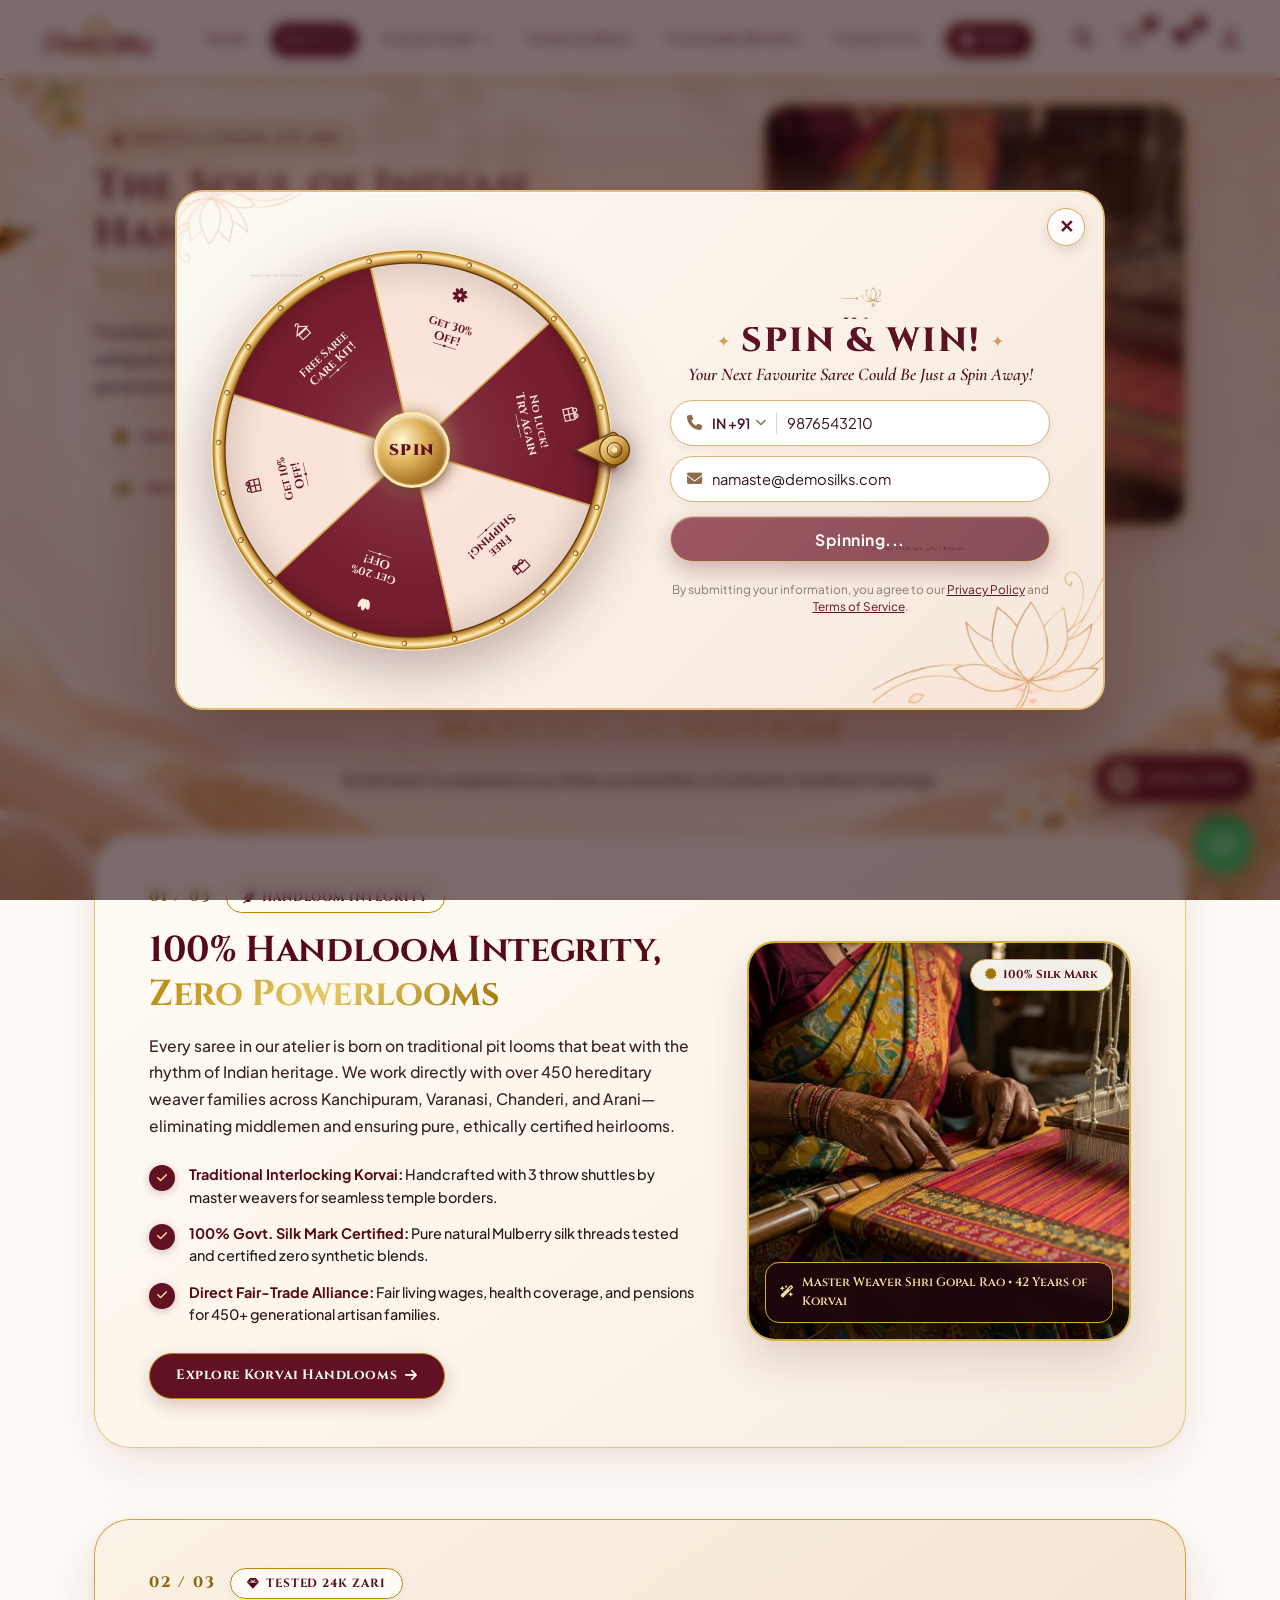
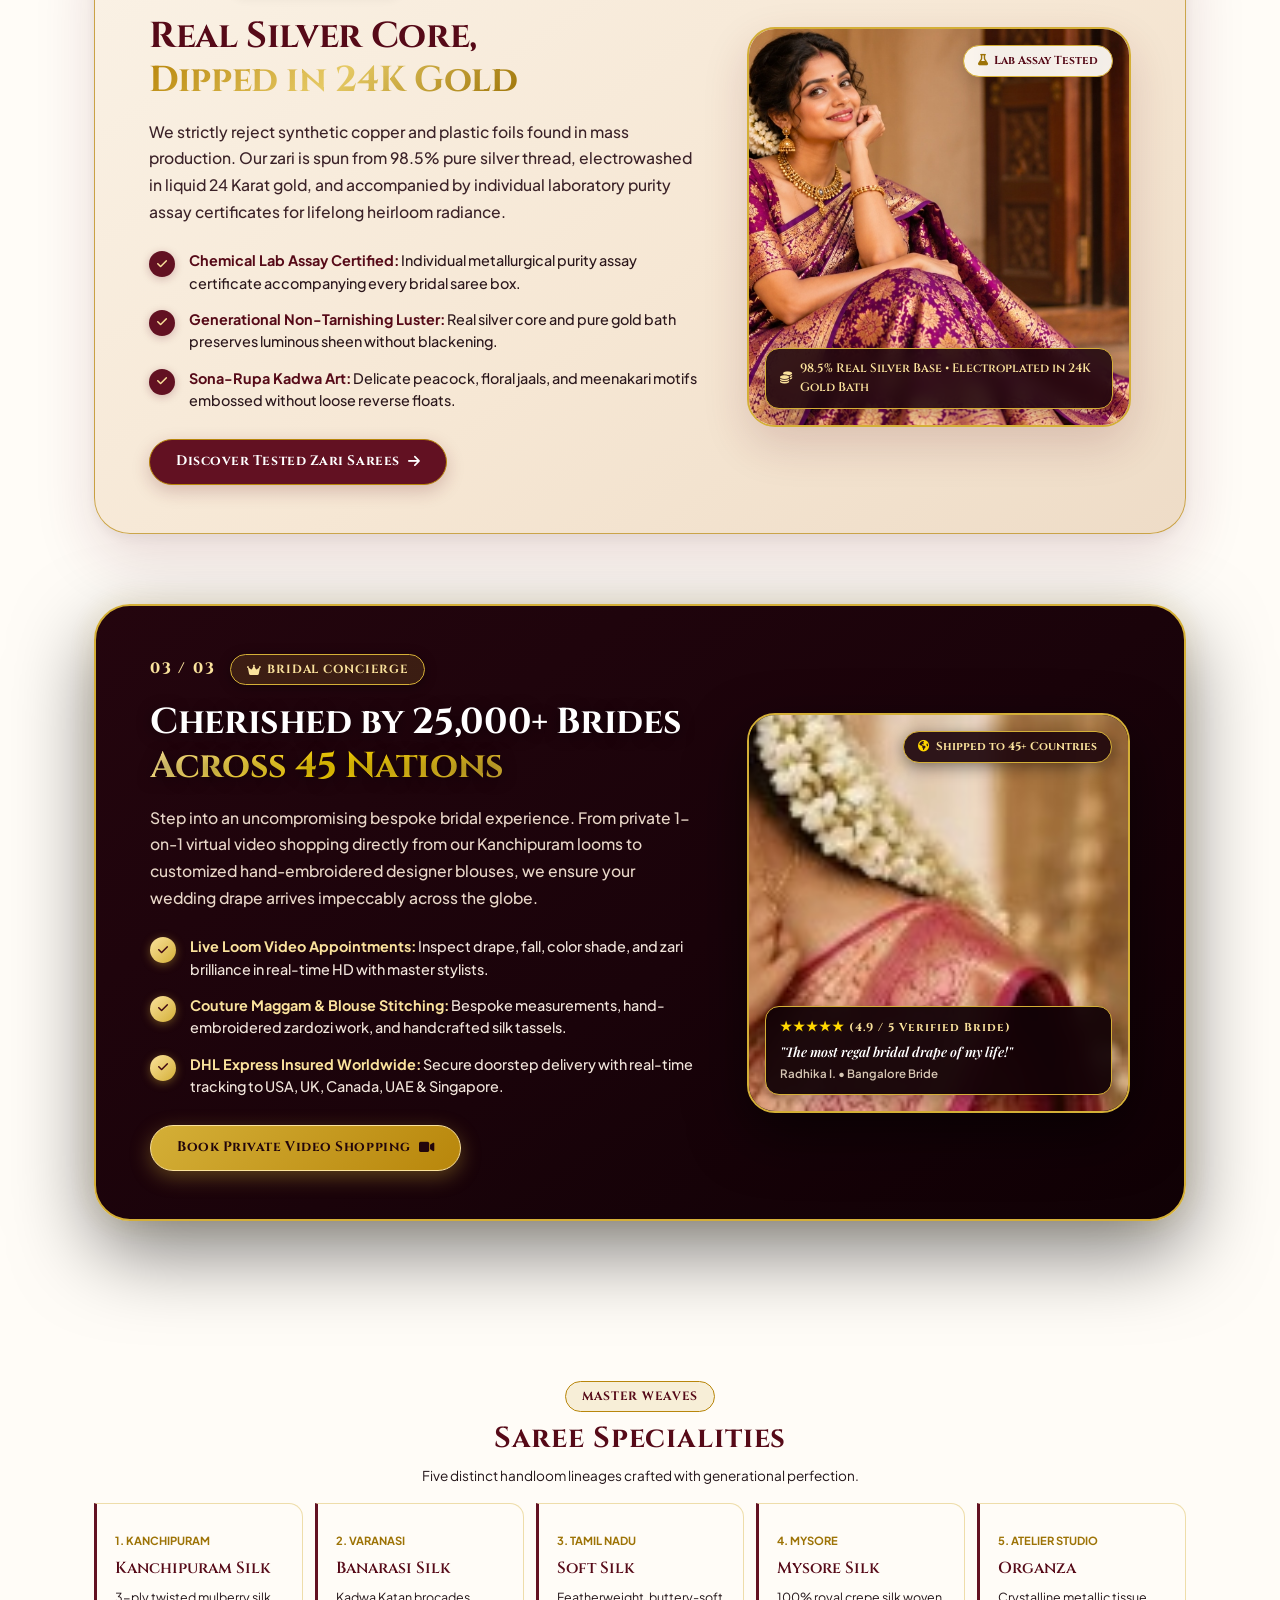
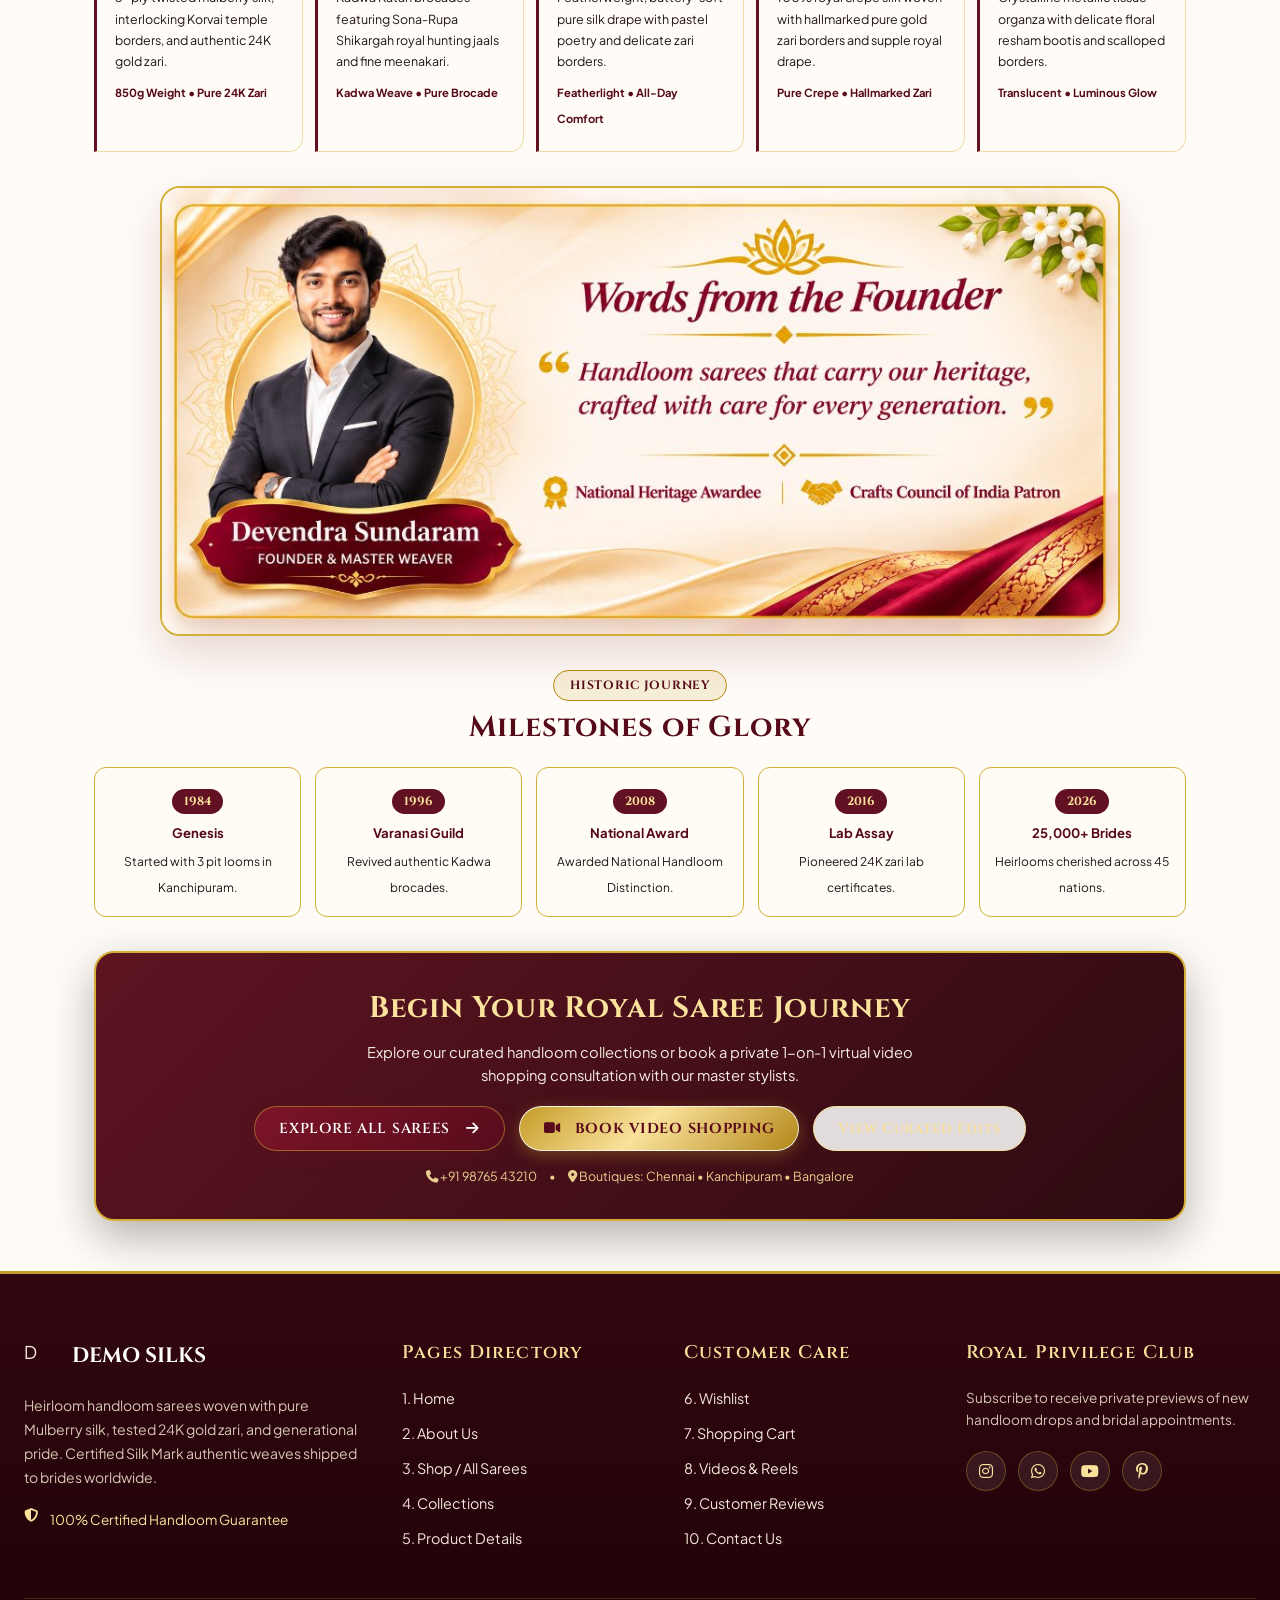
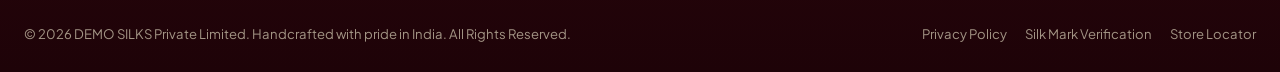
==== commit ac8edf4c: "feat(about): add PGNexa-style sticky stacking cards scroll animation and update founder banner" ====
--- a/about.html
+++ b/about.html
@@ -327,93 +327,199 @@
       </section>
 
       <!-- ==========================================================================
-           2. BRAND STORY: EDITORIAL NARRATIVE & 3 MILESTONE BADGES (NO BOX CARD)
+           2. HERITAGE PILLARS & ASSURANCE: STICKY STACKING CARDS SCROLL EXPERIENCE
+           (Adapted from modern scroll-driven stacked cards - PGNexa Style for Demo Silks)
            ========================================================================== -->
-      <section style="margin-bottom: 34px; padding: 20px 0; border-top: 1px dashed rgba(212, 175, 55, 0.5); border-bottom: 1px dashed rgba(212, 175, 55, 0.5);">
-        <div style="display: grid; grid-template-columns: 1fr 1fr; gap: 32px; align-items: center;">
-          <div>
-            <span class="royal-badge-pill" style="margin-bottom: 8px;">Our Genesis</span>
-            <h2 class="c-maroon" style="font-family: 'Cinzel', serif; font-size: 1.8rem; margin: 4px 0 10px 0;">
-              From Three Pit Looms to Royal Drapes
-            </h2>
-            <p class="c-espresso" style="font-size: 0.92rem; margin-bottom: 10px; font-weight: 500;">
-              In 1984, as mechanized powerlooms began flooding markets with synthetic blends, third-generation weaver <strong>Devendra Sundaram</strong> gathered three master artisans in Kanchipuram under a sacred vow: <em>Never compromise the truth of the thread</em>.
-            </p>
-            <p class="c-espresso" style="font-size: 0.92rem; margin: 0; font-weight: 500;">
-              Over 40 years, that courtyard atelier grew into an esteemed collective uniting weavers across Kanchipuram, Varanasi, Chanderi, and Arani—delivering heirloom authenticity directly to patrons.
-            </p>
-          </div>
-
-          <!-- 3 Pillars Row -->
-          <div style="display: flex; flex-direction: column; gap: 10px;">
-            <div style="display: flex; align-items: center; gap: 14px; background: rgba(255, 252, 247, 0.9); border: 1.2px solid #d4af37; border-radius: 12px; padding: 12px 16px;">
-              <div style="width: 38px; height: 38px; border-radius: 50%; background: #621122; color: #fae29c; display: flex; align-items: center; justify-content: center; font-size: 1rem; flex-shrink: 0;">
-                <i class="fa-solid fa-gopuram"></i>
-              </div>
-              <div>
-                <strong class="c-maroon" style="font-size: 0.9rem; display: block;">Kanchipuram Roots</strong>
-                <span class="c-espresso" style="font-size: 0.8rem;">Revived interlocking Korvai temple borders with 3 throw shuttles.</span>
+      <section class="stacking-cards-section" id="heritageCardsSection">
+        <div class="stacking-cards-header">
+          <span class="royal-badge-pill"><i class="fa-solid fa-crown"></i> The Demo Silks Standard</span>
+          <h2 class="c-maroon" style="font-family: 'Cinzel', serif; font-size: 2.3rem; margin: 10px 0 8px 0;">
+            Craftsmanship &amp; <span class="text-gold-gradient">Mastery In Motion</span>
+          </h2>
+          <p class="c-espresso" style="font-size: 0.96rem; max-width: 620px; margin: 0 auto; font-weight: 500;">
+            Scroll down to experience our three sacred pillars of authentic handloom heritage.
+          </p>
+        </div>
+
+        <div class="stacking-cards-container" id="stackingCardsContainer">
+          
+          <!-- CARD 01 / 03: HANDLOOM INTEGRITY -->
+          <div class="stack-card stack-card-1" data-card="1">
+            <div class="stack-card-inner">
+              <div class="stack-card-content">
+                <div class="stack-badge-row">
+                  <span class="stack-card-step">01 / 03</span>
+                  <span class="stack-card-pill"><i class="fa-solid fa-feather-pointed"></i> Handloom Integrity</span>
+                </div>
+                <h3 class="stack-card-title">
+                  100% Handloom Integrity, <br/>
+                  <span class="stack-title-highlight">Zero Powerlooms</span>
+                </h3>
+                <p class="stack-card-desc">
+                  Every saree in our atelier is born on traditional pit looms that beat with the rhythm of Indian heritage. We work directly with over 450 hereditary weaver families across Kanchipuram, Varanasi, Chanderi, and Arani—eliminating middlemen and ensuring pure, ethically certified heirlooms.
+                </p>
+                <div class="stack-features-list">
+                  <div class="stack-feature-item">
+                    <div class="stack-feature-icon"><i class="fa-solid fa-check"></i></div>
+                    <div class="stack-feature-text">
+                      <strong>Traditional Interlocking Korvai:</strong> Handcrafted with 3 throw shuttles by master weavers for seamless temple borders.
+                    </div>
+                  </div>
+                  <div class="stack-feature-item">
+                    <div class="stack-feature-icon"><i class="fa-solid fa-check"></i></div>
+                    <div class="stack-feature-text">
+                      <strong>100% Govt. Silk Mark Certified:</strong> Pure natural Mulberry silk threads tested and certified zero synthetic blends.
+                    </div>
+                  </div>
+                  <div class="stack-feature-item">
+                    <div class="stack-feature-icon"><i class="fa-solid fa-check"></i></div>
+                    <div class="stack-feature-text">
+                      <strong>Direct Fair-Trade Alliance:</strong> Fair living wages, health coverage, and pensions for 450+ generational artisan families.
+                    </div>
+                  </div>
+                </div>
+                <div class="stack-card-actions">
+                  <a href="shop.html?category=kanjivaram" class="btn-stack-action">
+                    Explore Korvai Handlooms <i class="fa-solid fa-arrow-right"></i>
+                  </a>
+                </div>
+              </div>
+
+              <div class="stack-card-visual">
+                <div class="stack-visual-frame">
+                  <img src="assets/images/master-weaver-handloom.jpg" alt="Master Weaver at Work" class="stack-visual-img">
+                  <div class="stack-floating-badge-top">
+                    <i class="fa-solid fa-certificate" style="color: #9d7306;"></i> 100% Silk Mark
+                  </div>
+                  <div class="stack-floating-badge-bottom">
+                    <i class="fa-solid fa-wand-magic-sparkles" style="color: #fae29c;"></i>
+                    <span>Master Weaver Shri Gopal Rao • 42 Years of Korvai</span>
+                  </div>
+                </div>
               </div>
             </div>
-
-            <div style="display: flex; align-items: center; gap: 14px; background: rgba(255, 252, 247, 0.9); border: 1.2px solid #d4af37; border-radius: 12px; padding: 12px 16px;">
-              <div style="width: 38px; height: 38px; border-radius: 50%; background: #621122; color: #fae29c; display: flex; align-items: center; justify-content: center; font-size: 1rem; flex-shrink: 0;">
-                <i class="fa-solid fa-ban"></i>
-              </div>
-              <div>
-                <strong class="c-maroon" style="font-size: 0.9rem; display: block;">Zero Powerlooms</strong>
-                <span class="c-espresso" style="font-size: 0.8rem;">Every single six-yard drape is woven purely by human hands on wooden looms.</span>
+          </div>
+
+          <!-- CARD 02 / 03: TESTED 24K GOLD ZARI -->
+          <div class="stack-card stack-card-2" data-card="2">
+            <div class="stack-card-inner">
+              <div class="stack-card-content">
+                <div class="stack-badge-row">
+                  <span class="stack-card-step">02 / 03</span>
+                  <span class="stack-card-pill"><i class="fa-solid fa-gem"></i> Tested 24K Zari</span>
+                </div>
+                <h3 class="stack-card-title">
+                  Real Silver Core, <br/>
+                  <span class="stack-title-highlight">Dipped in 24K Gold</span>
+                </h3>
+                <p class="stack-card-desc">
+                  We strictly reject synthetic copper and plastic foils found in mass production. Our zari is spun from 98.5% pure silver thread, electrowashed in liquid 24 Karat gold, and accompanied by individual laboratory purity assay certificates for lifelong heirloom radiance.
+                </p>
+                <div class="stack-features-list">
+                  <div class="stack-feature-item">
+                    <div class="stack-feature-icon"><i class="fa-solid fa-check"></i></div>
+                    <div class="stack-feature-text">
+                      <strong>Chemical Lab Assay Certified:</strong> Individual metallurgical purity assay certificate accompanying every bridal saree box.
+                    </div>
+                  </div>
+                  <div class="stack-feature-item">
+                    <div class="stack-feature-icon"><i class="fa-solid fa-check"></i></div>
+                    <div class="stack-feature-text">
+                      <strong>Generational Non-Tarnishing Luster:</strong> Real silver core and pure gold bath preserves luminous sheen without blackening.
+                    </div>
+                  </div>
+                  <div class="stack-feature-item">
+                    <div class="stack-feature-icon"><i class="fa-solid fa-check"></i></div>
+                    <div class="stack-feature-text">
+                      <strong>Sona-Rupa Kadwa Art:</strong> Delicate peacock, floral jaals, and meenakari motifs embossed without loose reverse floats.
+                    </div>
+                  </div>
+                </div>
+                <div class="stack-card-actions">
+                  <a href="collections.html#banarasi" class="btn-stack-action">
+                    Discover Tested Zari Sarees <i class="fa-solid fa-arrow-right"></i>
+                  </a>
+                </div>
+              </div>
+
+              <div class="stack-card-visual">
+                <div class="stack-visual-frame">
+                  <img src="assets/images/collection-banarasi.jpg" alt="Tested 24K Gold Zari Craftsmanship" class="stack-visual-img">
+                  <div class="stack-floating-badge-top">
+                    <i class="fa-solid fa-flask" style="color: #9d7306;"></i> Lab Assay Tested
+                  </div>
+                  <div class="stack-floating-badge-bottom">
+                    <i class="fa-solid fa-coins" style="color: #fae29c;"></i>
+                    <span>98.5% Real Silver Base • Electroplated in 24K Gold Bath</span>
+                  </div>
+                </div>
               </div>
             </div>
-
-            <div style="display: flex; align-items: center; gap: 14px; background: rgba(255, 252, 247, 0.9); border: 1.2px solid #d4af37; border-radius: 12px; padding: 12px 16px;">
-              <div style="width: 38px; height: 38px; border-radius: 50%; background: #621122; color: #fae29c; display: flex; align-items: center; justify-content: center; font-size: 1rem; flex-shrink: 0;">
-                <i class="fa-solid fa-earth-americas"></i>
-              </div>
-              <div>
-                <strong class="c-maroon" style="font-size: 0.9rem; display: block;">Global Bridal Reach</strong>
-                <span class="c-espresso" style="font-size: 0.8rem;">Over 25,000 brides adorned in USA, UK, Canada, UAE, and Singapore.</span>
+          </div>
+
+          <!-- CARD 03 / 03: ROYAL BRIDAL CONCIERGE (DARK CONTRAST CARD) -->
+          <div class="stack-card stack-card-3" data-card="3">
+            <div class="stack-card-inner">
+              <div class="stack-card-content">
+                <div class="stack-badge-row">
+                  <span class="stack-card-step stack-card-step-dark">03 / 03</span>
+                  <span class="stack-card-pill stack-card-pill-dark"><i class="fa-solid fa-crown"></i> Bridal Concierge</span>
+                </div>
+                <h3 class="stack-card-title stack-card-title-dark">
+                  Cherished by 25,000+ Brides <br/>
+                  <span class="stack-title-highlight-gold">Across 45 Nations</span>
+                </h3>
+                <p class="stack-card-desc stack-card-desc-dark">
+                  Step into an uncompromising bespoke bridal experience. From private 1-on-1 virtual video shopping directly from our Kanchipuram looms to customized hand-embroidered designer blouses, we ensure your wedding drape arrives impeccably across the globe.
+                </p>
+                <div class="stack-features-list">
+                  <div class="stack-feature-item stack-feature-item-dark">
+                    <div class="stack-feature-icon stack-feature-icon-gold"><i class="fa-solid fa-check"></i></div>
+                    <div class="stack-feature-text stack-feature-text-dark">
+                      <strong>Live Loom Video Appointments:</strong> Inspect drape, fall, color shade, and zari brilliance in real-time HD with master stylists.
+                    </div>
+                  </div>
+                  <div class="stack-feature-item stack-feature-item-dark">
+                    <div class="stack-feature-icon stack-feature-icon-gold"><i class="fa-solid fa-check"></i></div>
+                    <div class="stack-feature-text stack-feature-text-dark">
+                      <strong>Couture Maggam &amp; Blouse Stitching:</strong> Bespoke measurements, hand-embroidered zardozi work, and handcrafted silk tassels.
+                    </div>
+                  </div>
+                  <div class="stack-feature-item stack-feature-item-dark">
+                    <div class="stack-feature-icon stack-feature-icon-gold"><i class="fa-solid fa-check"></i></div>
+                    <div class="stack-feature-text stack-feature-text-dark">
+                      <strong>DHL Express Insured Worldwide:</strong> Secure doorstep delivery with real-time tracking to USA, UK, Canada, UAE &amp; Singapore.
+                    </div>
+                  </div>
+                </div>
+                <div class="stack-card-actions">
+                  <a href="contact.html" class="btn-stack-action btn-stack-action-gold">
+                    Book Private Video Shopping <i class="fa-solid fa-video"></i>
+                  </a>
+                </div>
+              </div>
+
+              <div class="stack-card-visual">
+                <div class="stack-visual-frame stack-visual-frame-dark">
+                  <img src="assets/images/contact-bride-connect.jpg" alt="Demo Silks Royal Bride" class="stack-visual-img">
+                  <div class="stack-floating-badge-top stack-floating-badge-top-dark">
+                    <i class="fa-solid fa-earth-americas" style="color: #ffd700;"></i> Shipped to 45+ Countries
+                  </div>
+                  <div class="stack-floating-badge-bottom stack-floating-badge-bottom-dark">
+                    <div class="stack-review-stars">★★★★★ <span class="stack-review-score">(4.9 / 5 Verified Bride)</span></div>
+                    <div class="stack-review-quote">"The most regal bridal drape of my life!"</div>
+                    <div class="stack-review-author">Radhika I. • Bangalore Bride</div>
+                  </div>
+                </div>
               </div>
             </div>
           </div>
+
         </div>
       </section>
 
       <!-- ==========================================================================
-           3. VISION & MISSION: ARMORED JHAROKHA ARCH PORTALS (UNIQUE ARCH DESIGN)
-           ========================================================================== -->
-      <section style="margin-bottom: 34px; padding-top: 24px;">
-        <div style="display: grid; grid-template-columns: 1fr 1fr; gap: 26px;">
-          
-          <!-- Vision Portal -->
-          <div class="portal-arch">
-            <div class="portal-crest">
-              <i class="fa-solid fa-eye"></i>
-            </div>
-            <span class="royal-badge-pill" style="font-size: 0.68rem; margin-bottom: 6px;">Our Vision</span>
-            <h3 class="c-maroon" style="font-family: 'Cinzel', serif; font-size: 1.35rem; margin: 4px 0 8px 0;">Handloom as Fine Art</h3>
-            <p class="c-espresso" style="font-size: 0.9rem; margin: 0; font-weight: 500;">
-              To elevate authentic Indian handloom sarees to museum-grade, wearable fine art celebrated on global fashion stages for generations to come.
-            </p>
-          </div>
-
-          <!-- Mission Portal -->
-          <div class="portal-arch">
-            <div class="portal-crest">
-              <i class="fa-solid fa-compass"></i>
-            </div>
-            <span class="royal-badge-pill" style="font-size: 0.68rem; margin-bottom: 6px;">Our Mission</span>
-            <h3 class="c-maroon" style="font-family: 'Cinzel', serif; font-size: 1.35rem; margin: 4px 0 8px 0;">Purity & Fair-Trade Dignity</h3>
-            <p class="c-espresso" style="font-size: 0.9rem; margin: 0; font-weight: 500;">
-              To weave certified 100% pure Mulberry silk with tested 24K gold zari, ensuring transparent fair-trade prosperity and pensions for our master artisans.
-            </p>
-          </div>
-
-        </div>
-      </section>
-
-      <!-- ==========================================================================
-           4. SAREE COLLECTIONS & SPECIALITIES: ARCHIVAL SPECIMEN STRIPS (5 SIGNATURE LINEAGES)
+           3. SAREE COLLECTIONS & SPECIALITIES: ARCHIVAL SPECIMEN STRIPS (5 SIGNATURE LINEAGES)
            ========================================================================== -->
       <section style="margin-bottom: 34px;">
         <div style="text-align: center; margin-bottom: 16px;">
@@ -462,46 +568,10 @@
         </div>
       </section>
 
+
+
       <!-- ==========================================================================
-           5. BRAND VALUES: CIRCULAR SEAL MEDALLIONS (UNIQUE CIRCLE LAYOUT)
-           ========================================================================== -->
-      <section style="margin-bottom: 34px; padding: 18px 0; border-top: 1px dashed rgba(212, 175, 55, 0.5); border-bottom: 1px dashed rgba(212, 175, 55, 0.5);">
-        <div style="text-align: center; margin-bottom: 16px;">
-          <span class="royal-badge-pill">Integrity</span>
-          <h2 class="c-maroon" style="font-family: 'Cinzel', serif; font-size: 1.8rem; margin: 4px 0 2px 0;">Brand Values & Commitment</h2>
-        </div>
-
-        <div style="display: grid; grid-template-columns: repeat(4, 1fr); gap: 16px;">
-          
-          <div class="seal-medallion">
-            <div class="seal-circle"><i class="fa-solid fa-stamp"></i></div>
-            <strong class="c-maroon" style="font-family: 'Cinzel', serif; font-size: 0.95rem; display: block; margin-bottom: 4px;">100% Silk Mark</strong>
-            <span class="c-espresso" style="font-size: 0.8rem; font-weight: 500;">Govt. certified pure Mulberry silk; zero synthetics.</span>
-          </div>
-
-          <div class="seal-medallion">
-            <div class="seal-circle"><i class="fa-solid fa-coins"></i></div>
-            <strong class="c-maroon" style="font-family: 'Cinzel', serif; font-size: 0.95rem; display: block; margin-bottom: 4px;">Tested 24K Real Zari</strong>
-            <span class="c-espresso" style="font-size: 0.8rem; font-weight: 500;">Real silver core in 24K gold bath with lab purity assay.</span>
-          </div>
-
-          <div class="seal-medallion">
-            <div class="seal-circle"><i class="fa-solid fa-hands-holding-child"></i></div>
-            <strong class="c-maroon" style="font-family: 'Cinzel', serif; font-size: 0.95rem; display: block; margin-bottom: 4px;">Fair-Trade Weavers</strong>
-            <span class="c-espresso" style="font-size: 0.8rem; font-weight: 500;">Direct living wages, healthcare, and weaver pensions.</span>
-          </div>
-
-          <div class="seal-medallion">
-            <div class="seal-circle"><i class="fa-solid fa-gem"></i></div>
-            <strong class="c-maroon" style="font-family: 'Cinzel', serif; font-size: 0.95rem; display: block; margin-bottom: 4px;">Bridal Commitment</strong>
-            <span class="c-espresso" style="font-size: 0.8rem; font-weight: 500;">1-on-1 virtual video shopping & DHL worldwide delivery.</span>
-          </div>
-
-        </div>
-      </section>
-
-      <!-- ==========================================================================
-           6. FOUNDER DETAILS: WORDS FROM THE FOUNDER (EXACT ROYAL BANNER)
+           4. FOUNDER DETAILS: WORDS FROM THE FOUNDER (EXACT ROYAL BANNER)
            ========================================================================== -->
       <section style="margin-bottom: 34px;">
         <div style="max-width: 960px; margin: 0 auto; border-radius: 20px; overflow: hidden; border: 2.5px solid #d4af37; box-shadow: 0 18px 45px rgba(98, 17, 34, 0.16); background: rgba(255, 252, 247, 0.96); transition: transform 0.3s ease;">
@@ -510,7 +580,7 @@
       </section>
 
       <!-- ==========================================================================
-           7. BRAND JOURNEY & ACHIEVEMENTS: GOLDEN RIBBON TIMELINE (UNIQUE TIMELINE)
+           5. BRAND JOURNEY & ACHIEVEMENTS: GOLDEN RIBBON TIMELINE (UNIQUE TIMELINE)
            ========================================================================== -->
       <section style="margin-bottom: 34px;">
         <div style="text-align: center; margin-bottom: 16px;">
@@ -554,7 +624,7 @@
       </section>
 
       <!-- ==========================================================================
-           8. CTA: ROYAL ACTION RIBBON (UNIQUE BANNER)
+           6. CTA: ROYAL ACTION RIBBON (UNIQUE BANNER)
            ========================================================================== -->
       <section>
         <div class="cta-royal-ribbon">
@@ -658,6 +728,9 @@
   <script>
     document.addEventListener('DOMContentLoaded', () => {
       renderGlobalComponents('about');
+      if (typeof initStackingCardsAnimation === 'function') {
+        initStackingCardsAnimation();
+      }
     });
 
     function toggleMobileNav() {
--- a/assets/css/style.css
+++ b/assets/css/style.css
@@ -515,6 +515,9 @@
   background: #621122;
   color: #ffffff;
 }
+
+.royal-icon-btn {
+  background: none;
   border: none;
   color: #621122;
   font-size: 1.2rem;
@@ -2516,3 +2519,434 @@
   padding: 10px 20px;
   font-size: 0.95rem;
 }
+
+/* ==========================================================================
+   STICKY STACKING CARDS SCROLL EXPERIENCE (ABOUT PAGE)
+   Adapted from modern scroll-driven stacked cards (PGNexa style with Royal Silk Heritage)
+   ========================================================================== */
+
+.stacking-cards-section {
+  position: relative;
+  padding: 40px 0 90px 0;
+  width: 100%;
+}
+
+.stacking-cards-header {
+  text-align: center;
+  max-width: 760px;
+  margin: 0 auto 40px auto;
+}
+
+.stacking-cards-container {
+  position: relative;
+  display: flex;
+  flex-direction: column;
+  gap: 0;
+  max-width: 1140px;
+  margin: 0 auto;
+}
+
+/* Card Outer Shell with Sticky Stacking */
+.stack-card {
+  position: sticky;
+  width: 100%;
+  min-height: 520px;
+  border-radius: 36px;
+  box-sizing: border-box;
+  margin-bottom: 70px;
+  transform-origin: center top;
+  transition: transform 0.25s cubic-bezier(0.16, 1, 0.3, 1), 
+              filter 0.25s ease, 
+              box-shadow 0.25s ease;
+  will-change: transform, filter;
+  overflow: hidden;
+}
+
+/* 1st Card: Pure Ivory Silk Theme */
+.stack-card:nth-child(1),
+.stack-card.stack-card-1 {
+  top: 92px;
+  z-index: 10;
+  background: linear-gradient(145deg, #fffcf7 0%, #fcf5ea 55%, #f6ece0 100%);
+  border: 1.8px solid rgba(212, 175, 55, 0.65);
+  box-shadow: 0 20px 50px rgba(98, 17, 34, 0.10), 0 2px 10px rgba(0, 0, 0, 0.04);
+}
+
+/* 2nd Card: Warm Champagne Blush Silk Theme */
+.stack-card:nth-child(2),
+.stack-card.stack-card-2 {
+  top: 114px;
+  z-index: 20;
+  background: linear-gradient(145deg, #faf2e6 0%, #f6e7d4 55%, #eedcc7 100%);
+  border: 1.8px solid rgba(184, 134, 11, 0.7);
+  box-shadow: 0 24px 60px rgba(98, 17, 34, 0.15), 0 4px 14px rgba(0, 0, 0, 0.06);
+}
+
+/* 3rd Card: Deep Imperial Maroon / Obsidian Silk Theme (Dark Showcase Card) */
+.stack-card:nth-child(3),
+.stack-card.stack-card-3 {
+  top: 136px;
+  z-index: 30;
+  background: linear-gradient(145deg, #24050e 0%, #1a030a 55%, #100105 100%);
+  border: 2px solid #d4af37;
+  box-shadow: 0 30px 80px rgba(0, 0, 0, 0.5), 0 0 30px rgba(212, 175, 55, 0.15);
+  color: #fff9f0;
+}
+
+/* Internal Card 2-Column Grid */
+.stack-card-inner {
+  display: grid;
+  grid-template-columns: 1.18fr 0.82fr;
+  gap: 46px;
+  align-items: center;
+  padding: 48px 54px;
+  min-height: 520px;
+  box-sizing: border-box;
+}
+
+/* Left Content Column */
+.stack-card-content {
+  display: flex;
+  flex-direction: column;
+}
+
+.stack-badge-row {
+  display: flex;
+  align-items: center;
+  gap: 14px;
+  margin-bottom: 16px;
+}
+
+.stack-card-step {
+  font-family: 'Cinzel', serif;
+  font-size: 0.95rem;
+  font-weight: 800;
+  letter-spacing: 0.12em;
+  color: #8c6810;
+}
+.stack-card-step-dark {
+  color: #fae29c;
+}
+
+.stack-card-pill {
+  display: inline-flex;
+  align-items: center;
+  gap: 6px;
+  padding: 5px 16px;
+  border-radius: 30px;
+  font-family: 'Cinzel', serif;
+  font-size: 0.74rem;
+  font-weight: 700;
+  letter-spacing: 0.08em;
+  text-transform: uppercase;
+  background: rgba(255, 252, 247, 0.94);
+  border: 1.2px solid #b8860b;
+  color: #560a18;
+  box-shadow: 0 2px 8px rgba(0, 0, 0, 0.04);
+}
+
+.stack-card-pill-dark {
+  background: rgba(212, 175, 55, 0.15);
+  border-color: #d4af37;
+  color: #fae29c;
+  box-shadow: 0 2px 12px rgba(0, 0, 0, 0.35);
+}
+
+.stack-card-title {
+  font-family: 'Cinzel', serif;
+  font-size: 2.25rem;
+  line-height: 1.22;
+  margin: 0 0 16px 0;
+  color: #560a18;
+  font-weight: 700;
+  letter-spacing: -0.01em;
+}
+
+.stack-card-title-dark {
+  color: #ffffff;
+  text-shadow: 0 2px 14px rgba(0,0,0,0.5);
+}
+
+.stack-title-highlight {
+  background: linear-gradient(135deg, #b8860b 0%, #e6ca65 50%, #9d7306 100%);
+  -webkit-background-clip: text;
+  -webkit-text-fill-color: transparent;
+  display: inline;
+}
+
+.stack-title-highlight-gold {
+  background: linear-gradient(135deg, #fae29c 0%, #ffd700 50%, #d4af37 100%);
+  -webkit-background-clip: text;
+  -webkit-text-fill-color: transparent;
+  display: inline;
+}
+
+.stack-card-desc {
+  font-size: 0.98rem;
+  line-height: 1.7;
+  color: #3b2228;
+  font-weight: 500;
+  margin: 0 0 24px 0;
+}
+
+.stack-card-desc-dark {
+  color: #e8d7c8;
+}
+
+/* Feature Checklist (3 items with rounded checkmark icons) */
+.stack-features-list {
+  display: flex;
+  flex-direction: column;
+  gap: 14px;
+  margin-bottom: 28px;
+}
+
+.stack-feature-item {
+  display: flex;
+  align-items: flex-start;
+  gap: 14px;
+}
+
+.stack-feature-icon {
+  width: 26px;
+  height: 26px;
+  border-radius: 50%;
+  background: #621122;
+  color: #fae29c;
+  display: flex;
+  align-items: center;
+  justify-content: center;
+  font-size: 0.72rem;
+  flex-shrink: 0;
+  margin-top: 2px;
+  box-shadow: 0 2px 8px rgba(98, 17, 34, 0.25);
+}
+
+.stack-feature-icon-gold {
+  background: linear-gradient(135deg, #fae29c 0%, #d4af37 100%);
+  color: #3e0712;
+  box-shadow: 0 2px 10px rgba(212, 175, 55, 0.4);
+}
+
+.stack-feature-text {
+  font-size: 0.9rem;
+  line-height: 1.55;
+  color: #2b171c;
+  font-weight: 500;
+}
+
+.stack-feature-text strong {
+  color: #560a18;
+  font-weight: 700;
+}
+
+.stack-feature-text-dark {
+  color: #f2e6dc;
+}
+
+.stack-feature-text-dark strong {
+  color: #fae29c;
+  font-weight: 700;
+}
+
+.btn-stack-action {
+  display: inline-flex;
+  align-items: center;
+  gap: 8px;
+  padding: 11px 26px;
+  border-radius: 30px;
+  font-family: 'Cinzel', serif;
+  font-size: 0.85rem;
+  font-weight: 700;
+  letter-spacing: 0.04em;
+  background: #621122;
+  color: #ffffff;
+  text-decoration: none;
+  border: 1.2px solid #b8860b;
+  box-shadow: 0 6px 18px rgba(98, 17, 34, 0.22);
+  transition: all 0.25s ease;
+  width: fit-content;
+}
+
+.btn-stack-action:hover {
+  background: #7a152b;
+  transform: translateY(-2px);
+  box-shadow: 0 10px 24px rgba(98, 17, 34, 0.32);
+  color: #fae29c;
+}
+
+.btn-stack-action-gold {
+  background: linear-gradient(135deg, #d4af37 0%, #b8860b 100%);
+  color: #22050b;
+  border: 1.2px solid #fae29c;
+  box-shadow: 0 6px 20px rgba(212, 175, 55, 0.35);
+}
+
+.btn-stack-action-gold:hover {
+  background: linear-gradient(135deg, #e6ca65 0%, #c99712 100%);
+  transform: translateY(-2px);
+  color: #120205;
+  box-shadow: 0 10px 28px rgba(212, 175, 55, 0.45);
+}
+
+/* Right Visual Showcase Column */
+.stack-card-visual {
+  position: relative;
+  display: flex;
+  align-items: center;
+  justify-content: center;
+}
+
+.stack-visual-frame {
+  position: relative;
+  width: 100%;
+  max-width: 440px;
+  height: 400px;
+  border-radius: 28px;
+  overflow: hidden;
+  border: 2px solid #d4af37;
+  box-shadow: 0 18px 45px rgba(98, 17, 34, 0.16);
+  background: #ffffff;
+}
+
+.stack-visual-frame-dark {
+  border: 2px solid #d4af37;
+  box-shadow: 0 22px 55px rgba(0, 0, 0, 0.55);
+  background: #140308;
+}
+
+.stack-visual-img {
+  width: 100%;
+  height: 100%;
+  object-fit: cover;
+  display: block;
+  transition: transform 0.6s cubic-bezier(0.16, 1, 0.3, 1);
+}
+
+.stack-card:hover .stack-visual-img {
+  transform: scale(1.05);
+}
+
+.stack-floating-badge-top {
+  position: absolute;
+  top: 16px;
+  right: 16px;
+  background: rgba(255, 252, 247, 0.94);
+  backdrop-filter: blur(8px);
+  border: 1.2px solid #d4af37;
+  border-radius: 30px;
+  padding: 6px 14px;
+  font-family: 'Cinzel', serif;
+  font-size: 0.72rem;
+  font-weight: 700;
+  color: #560a18;
+  display: flex;
+  align-items: center;
+  gap: 6px;
+  box-shadow: 0 4px 14px rgba(0, 0, 0, 0.12);
+  z-index: 2;
+}
+
+.stack-floating-badge-top-dark {
+  background: rgba(30, 6, 13, 0.92);
+  color: #fae29c;
+  border-color: #d4af37;
+  box-shadow: 0 4px 16px rgba(0, 0, 0, 0.45);
+}
+
+.stack-floating-badge-bottom {
+  position: absolute;
+  bottom: 16px;
+  left: 16px;
+  right: 16px;
+  background: rgba(30, 6, 13, 0.88);
+  backdrop-filter: blur(8px);
+  border: 1.2px solid #d4af37;
+  border-radius: 14px;
+  padding: 10px 14px;
+  color: #fae29c;
+  font-family: 'Cinzel', serif;
+  font-size: 0.76rem;
+  font-weight: 600;
+  display: flex;
+  align-items: center;
+  gap: 8px;
+  box-shadow: 0 6px 20px rgba(0, 0, 0, 0.25);
+  z-index: 2;
+}
+
+.stack-floating-badge-bottom-dark {
+  background: rgba(18, 3, 7, 0.95);
+  border-color: #d4af37;
+  flex-direction: column;
+  align-items: flex-start;
+  gap: 3px;
+}
+
+.stack-review-stars {
+  color: #ffd700;
+  font-size: 0.82rem;
+  letter-spacing: 1px;
+}
+.stack-review-score {
+  color: #fae29c;
+  font-size: 0.72rem;
+  font-weight: 700;
+}
+.stack-review-quote {
+  font-family: 'Playfair Display', serif;
+  font-style: italic;
+  font-size: 0.84rem;
+  color: #ffffff;
+}
+.stack-review-author {
+  font-family: 'Plus Jakarta Sans', sans-serif;
+  font-size: 0.72rem;
+  color: #d6c6b4;
+}
+
+/* Responsive adjustments */
+@media (max-width: 992px) {
+  .stack-card-inner {
+    grid-template-columns: 1fr;
+    gap: 30px;
+    padding: 36px 30px;
+  }
+  .stack-card-title {
+    font-size: 1.85rem;
+  }
+  .stack-visual-frame {
+    max-width: 100%;
+    height: 300px;
+  }
+  .stack-card {
+    min-height: auto;
+  }
+}
+
+@media (max-width: 600px) {
+  .stack-card {
+    border-radius: 24px;
+    margin-bottom: 40px;
+  }
+  .stack-card:nth-child(1) { top: 76px; }
+  .stack-card:nth-child(2) { top: 92px; }
+  .stack-card:nth-child(3) { top: 108px; }
+  .stack-card-inner {
+    padding: 24px 18px;
+    gap: 20px;
+  }
+  .stack-card-title {
+    font-size: 1.45rem;
+  }
+  .stack-card-desc {
+    font-size: 0.88rem;
+  }
+  .stack-feature-text {
+    font-size: 0.82rem;
+  }
+  .stack-visual-frame {
+    height: 230px;
+    border-radius: 18px;
+  }
+}
--- a/assets/css/spin-wheel.css
+++ b/assets/css/spin-wheel.css
@@ -33,7 +33,9 @@
   position: relative;
   width: 930px;
   max-width: 96vw;
-  min-height: 520px;
+  height: 520px;
+  max-height: 92vh;
+  box-sizing: border-box;
   background: linear-gradient(135deg, #fdf9f4 0%, #fbf3ea 45%, #f6e6da 100%);
   border-radius: 28px;
   border: 2px solid #e2be79;
@@ -113,9 +115,11 @@
   display: flex;
   align-items: center;
   justify-content: center;
-  padding: 24px 10px 24px 20px;
+  padding: 20px 10px 20px 20px;
   z-index: 2;
   overflow: visible;
+  height: 100%;
+  box-sizing: border-box;
 }
 
 .spin-wheel-stage {
@@ -126,6 +130,7 @@
   display: flex;
   align-items: center;
   justify-content: center;
+  cursor: pointer;
 }
 
 /* Canvas Wheel */
@@ -138,6 +143,66 @@
   filter: drop-shadow(0 15px 30px rgba(70, 15, 25, 0.35));
   will-change: transform;
   user-select: none;
+  cursor: pointer;
+  transition: filter 0.3s ease;
+}
+
+#spinCanvas:hover {
+  filter: drop-shadow(0 18px 36px rgba(114, 21, 40, 0.45)) drop-shadow(0 0 16px rgba(226, 190, 121, 0.55));
+}
+
+/* Interactive Metallic Golden Center Spin Button */
+.spin-center-btn {
+  position: absolute;
+  top: 50%;
+  left: 50%;
+  transform: translate(-50%, -50%);
+  width: 76px;
+  height: 76px;
+  border-radius: 50%;
+  background: radial-gradient(circle at 35% 35%, #fff6d6 0%, #e0b45d 35%, #966116 80%, #543306 100%);
+  border: 3.5px solid #ffe9af;
+  color: #5c0f1e;
+  font-family: 'Cinzel', serif;
+  font-weight: 900;
+  font-size: 0.96rem;
+  letter-spacing: 1.5px;
+  display: flex;
+  align-items: center;
+  justify-content: center;
+  cursor: pointer;
+  z-index: 12;
+  box-shadow: 
+    0 4px 15px rgba(50, 8, 16, 0.45),
+    0 0 20px rgba(226, 190, 121, 0.75),
+    inset 0 2px 4px rgba(255, 255, 255, 0.85);
+  transition: all 0.25s cubic-bezier(0.2, 0.8, 0.3, 1);
+  animation: spinBtnPulse 2.2s infinite ease-in-out;
+  outline: none;
+}
+
+.spin-center-btn:hover {
+  transform: translate(-50%, -50%) scale(1.08);
+  box-shadow: 
+    0 6px 20px rgba(50, 8, 16, 0.6),
+    0 0 30px rgba(245, 215, 140, 0.95),
+    inset 0 2px 6px rgba(255, 255, 255, 0.95);
+  color: #3b0610;
+}
+
+.spin-center-btn:active {
+  transform: translate(-50%, -50%) scale(0.96);
+}
+
+@keyframes spinBtnPulse {
+  0%, 100% {
+    transform: translate(-50%, -50%) scale(1);
+    box-shadow: 0 4px 15px rgba(50, 8, 16, 0.45), 0 0 14px rgba(226, 190, 121, 0.65);
+  }
+  50% {
+    transform: translate(-50%, -50%) scale(1.04);
+    box-shadow: 0 4px 20px rgba(50, 8, 16, 0.55), 0 0 26px rgba(245, 215, 140, 0.95);
+  }
 }
 
 /* Realistic Golden Pointer Mounted at 3 O'Clock */
@@ -177,11 +242,14 @@
   flex: 1.15;
   position: relative;
   z-index: 3;
-  padding: 40px 42px 34px 20px;
+  padding: 20px 36px 18px 16px;
   display: flex;
   flex-direction: column;
   justify-content: center;
+  align-items: center;
   text-align: center;
+  height: 100%;
+  box-sizing: border-box;
 }
 
 /* Lotus Top Emblem */
@@ -190,12 +258,12 @@
   align-items: center;
   justify-content: center;
   gap: 12px;
-  margin-bottom: 8px;
+  margin-bottom: 4px;
 }
 
 .spin-header-lotus .lotus-line {
   flex: 1;
-  max-width: 65px;
+  max-width: 55px;
   height: 1px;
   background: linear-gradient(to right, transparent, #cfa052, #8e6224);
 }
@@ -205,7 +273,7 @@
 }
 
 .spin-header-lotus img {
-  height: 38px;
+  height: 32px;
   width: auto;
   object-fit: contain;
 }
@@ -214,12 +282,12 @@
 .spin-title-wrap {
   position: relative;
   display: inline-block;
-  margin: 0 auto 6px;
+  margin: 0 auto 3px;
 }
 
 .spin-title {
   font-family: 'Cinzel', 'Playfair Display', Georgia, serif;
-  font-size: 2.35rem;
+  font-size: 2.1rem;
   font-weight: 800;
   letter-spacing: 2px;
   color: #5d1222;
@@ -233,33 +301,33 @@
 .spin-sunburst-r {
   position: absolute;
   top: 50%;
-  font-size: 1.1rem;
+  font-size: 1rem;
   color: #cfa052;
   transform: translateY(-50%);
   user-select: none;
 }
 
-.spin-sunburst-l { left: -28px; }
-.spin-sunburst-r { right: -28px; }
+.spin-sunburst-l { left: -24px; }
+.spin-sunburst-r { right: -24px; }
 
 /* Subtitle in Calligraphic Serif Italic */
 .spin-subtitle {
   font-family: 'Cormorant Garamond', 'Playfair Display', Georgia, serif;
   font-style: italic;
-  font-size: 1.25rem;
+  font-size: 1.12rem;
   font-weight: 600;
   color: #4b1420;
-  margin: 0 0 24px;
-  line-height: 1.35;
+  margin: 0 0 14px;
+  line-height: 1.3;
 }
 
 /* Form Container */
 .spin-form-wrap {
   display: flex;
   flex-direction: column;
-  gap: 14px;
+  gap: 10px;
   width: 100%;
-  max-width: 390px;
+  max-width: 380px;
   margin: 0 auto;
 }
 
@@ -270,8 +338,8 @@
   background: #ffffff;
   border: 1.5px solid #d8b479;
   border-radius: 50px;
-  height: 50px;
-  padding: 0 18px;
+  height: 46px;
+  padding: 0 16px;
   box-shadow: 0 3px 8px rgba(99, 17, 36, 0.05), inset 0 1px 2px rgba(0,0,0,0.03);
   transition: all 0.25s ease;
 }
@@ -336,13 +404,13 @@
 .spin-btn-submit {
   position: relative;
   overflow: hidden;
-  height: 52px;
+  height: 46px;
   border-radius: 50px;
   border: 1.5px solid #d4a75b;
   background: linear-gradient(135deg, #74162a 0%, #580d1e 100%);
   color: #ffffff;
   font-family: 'Plus Jakarta Sans', sans-serif;
-  font-size: 1.05rem;
+  font-size: 0.98rem;
   font-weight: 700;
   letter-spacing: 0.5px;
   display: flex;
@@ -435,13 +503,16 @@
   align-items: center;
   justify-content: center;
   text-align: center;
-  animation: winnerSlideUp 0.6s cubic-bezier(0.16, 1, 0.3, 1) forwards;
+  width: 100%;
+  max-width: 380px;
+  margin: 0 auto;
+  animation: winnerSlideUp 0.4s cubic-bezier(0.16, 1, 0.3, 1) forwards;
 }
 
 @keyframes winnerSlideUp {
   0% {
     opacity: 0;
-    transform: translateY(20px) scale(0.96);
+    transform: translateY(12px) scale(0.98);
   }
   100% {
     opacity: 1;
@@ -452,59 +523,62 @@
 .spin-winner-badge {
   display: inline-flex;
   align-items: center;
-  gap: 8px;
+  gap: 6px;
   background: linear-gradient(135deg, #74162a, #540c1d);
   color: #fce7ba;
-  padding: 6px 18px;
+  padding: 4px 14px;
   border-radius: 50px;
   font-family: 'Cinzel', serif;
-  font-size: 0.85rem;
+  font-size: 0.74rem;
   font-weight: 700;
   letter-spacing: 1px;
   border: 1px solid #d4a75b;
-  box-shadow: 0 4px 15px rgba(84, 12, 29, 0.3);
-  margin-bottom: 12px;
+  box-shadow: 0 3px 10px rgba(84, 12, 29, 0.25);
+  margin-bottom: 6px;
 }
 
 .spin-winner-title {
   font-family: 'Cinzel', 'Playfair Display', Georgia, serif;
-  font-size: 2.1rem;
+  font-size: 1.6rem;
   font-weight: 800;
   color: #5d1222;
-  margin: 0 0 6px;
-  letter-spacing: 1px;
+  margin: 0 0 4px;
+  letter-spacing: 0.5px;
+  line-height: 1.15;
 }
 
 .spin-winner-desc {
   font-family: 'Cormorant Garamond', Georgia, serif;
   font-style: italic;
-  font-size: 1.3rem;
+  font-size: 1.1rem;
   font-weight: 600;
   color: #3f101a;
-  margin: 0 0 18px;
+  margin: 0 0 10px;
+  line-height: 1.25;
 }
 
 /* Royal Coupon Ticket Box */
 .spin-coupon-ticket {
   background: #ffffff;
-  border: 2px dashed #cfa052;
-  border-radius: 14px;
-  padding: 14px 22px;
+  border: 1.5px dashed #cfa052;
+  border-radius: 12px;
+  padding: 8px 16px;
   display: flex;
   align-items: center;
   justify-content: space-between;
-  gap: 16px;
+  gap: 12px;
   width: 100%;
   max-width: 360px;
-  box-shadow: 0 6px 20px rgba(99, 17, 36, 0.08);
-  margin-bottom: 16px;
+  box-sizing: border-box;
+  box-shadow: 0 4px 14px rgba(99, 17, 36, 0.06);
+  margin-bottom: 10px;
 }
 
 .spin-coupon-code {
   font-family: 'Cinzel', monospace, sans-serif;
-  font-size: 1.45rem;
+  font-size: 1.3rem;
   font-weight: 800;
-  letter-spacing: 3px;
+  letter-spacing: 2.5px;
   color: #631124;
 }
 
@@ -512,15 +586,15 @@
   background: #fbf3ea;
   border: 1.5px solid #d4a75b;
   color: #631124;
-  padding: 8px 14px;
-  border-radius: 8px;
+  padding: 6px 12px;
+  border-radius: 6px;
   font-family: 'Plus Jakarta Sans', sans-serif;
-  font-size: 0.82rem;
+  font-size: 0.78rem;
   font-weight: 700;
   cursor: pointer;
   display: flex;
   align-items: center;
-  gap: 6px;
+  gap: 5px;
   transition: all 0.2s ease;
 }
 
@@ -533,13 +607,13 @@
 .spin-winner-cta-btn {
   width: 100%;
   max-width: 360px;
-  height: 50px;
+  height: 44px;
   border-radius: 50px;
   border: 1.5px solid #d4a75b;
   background: linear-gradient(135deg, #74162a 0%, #580d1e 100%);
   color: #ffffff;
   font-family: 'Plus Jakarta Sans', sans-serif;
-  font-size: 1rem;
+  font-size: 0.94rem;
   font-weight: 700;
   letter-spacing: 0.5px;
   display: flex;
@@ -548,9 +622,9 @@
   gap: 8px;
   text-decoration: none;
   cursor: pointer;
-  box-shadow: 0 8px 24px rgba(88, 13, 30, 0.4);
+  box-shadow: 0 6px 18px rgba(88, 13, 30, 0.35);
   transition: all 0.25s ease;
-  margin-bottom: 12px;
+  margin-bottom: 8px;
 }
 
 .spin-winner-cta-btn:hover {
@@ -559,22 +633,57 @@
   color: #ffffff;
 }
 
+.spin-winner-footer-row {
+  display: flex;
+  align-items: center;
+  justify-content: center;
+  gap: 14px;
+  width: 100%;
+  max-width: 360px;
+}
+
+.spin-again-btn {
+  display: inline-flex;
+  align-items: center;
+  justify-content: center;
+  gap: 6px;
+  background: #ffffff;
+  border: 1.5px solid #d4a75b;
+  color: #631124;
+  font-family: 'Cinzel', serif;
+  font-weight: 700;
+  font-size: 0.8rem;
+  padding: 5px 16px;
+  border-radius: 50px;
+  cursor: pointer;
+  transition: all 0.25s ease;
+  margin-bottom: 0;
+}
+
+.spin-again-btn:hover {
+  background: #631124;
+  color: #fae29c;
+  border-color: #631124;
+  transform: translateY(-1px);
+  box-shadow: 0 3px 10px rgba(99, 17, 36, 0.2);
+}
+
 /* 15 Minute Countdown Urgency */
 .spin-timer-badge {
   font-family: 'Plus Jakarta Sans', sans-serif;
-  font-size: 0.82rem;
+  font-size: 0.78rem;
   font-weight: 600;
   color: #8c6e4e;
   display: flex;
   align-items: center;
-  gap: 6px;
+  gap: 5px;
 }
 
 .spin-timer-badge span {
   color: #c0293e;
   font-weight: 700;
   font-family: monospace;
-  font-size: 0.95rem;
+  font-size: 0.9rem;
 }
 
 /* --- Floating Side Trigger (Docked at edge so users can open anytime) --- */
@@ -675,6 +784,14 @@
     height: 280px;
   }
 
+  .spin-center-btn {
+    width: 56px;
+    height: 56px;
+    font-size: 0.78rem;
+    letter-spacing: 1px;
+    border-width: 2.5px;
+  }
+
   .spin-pointer-wrap {
     right: -4px;
     width: 48px;
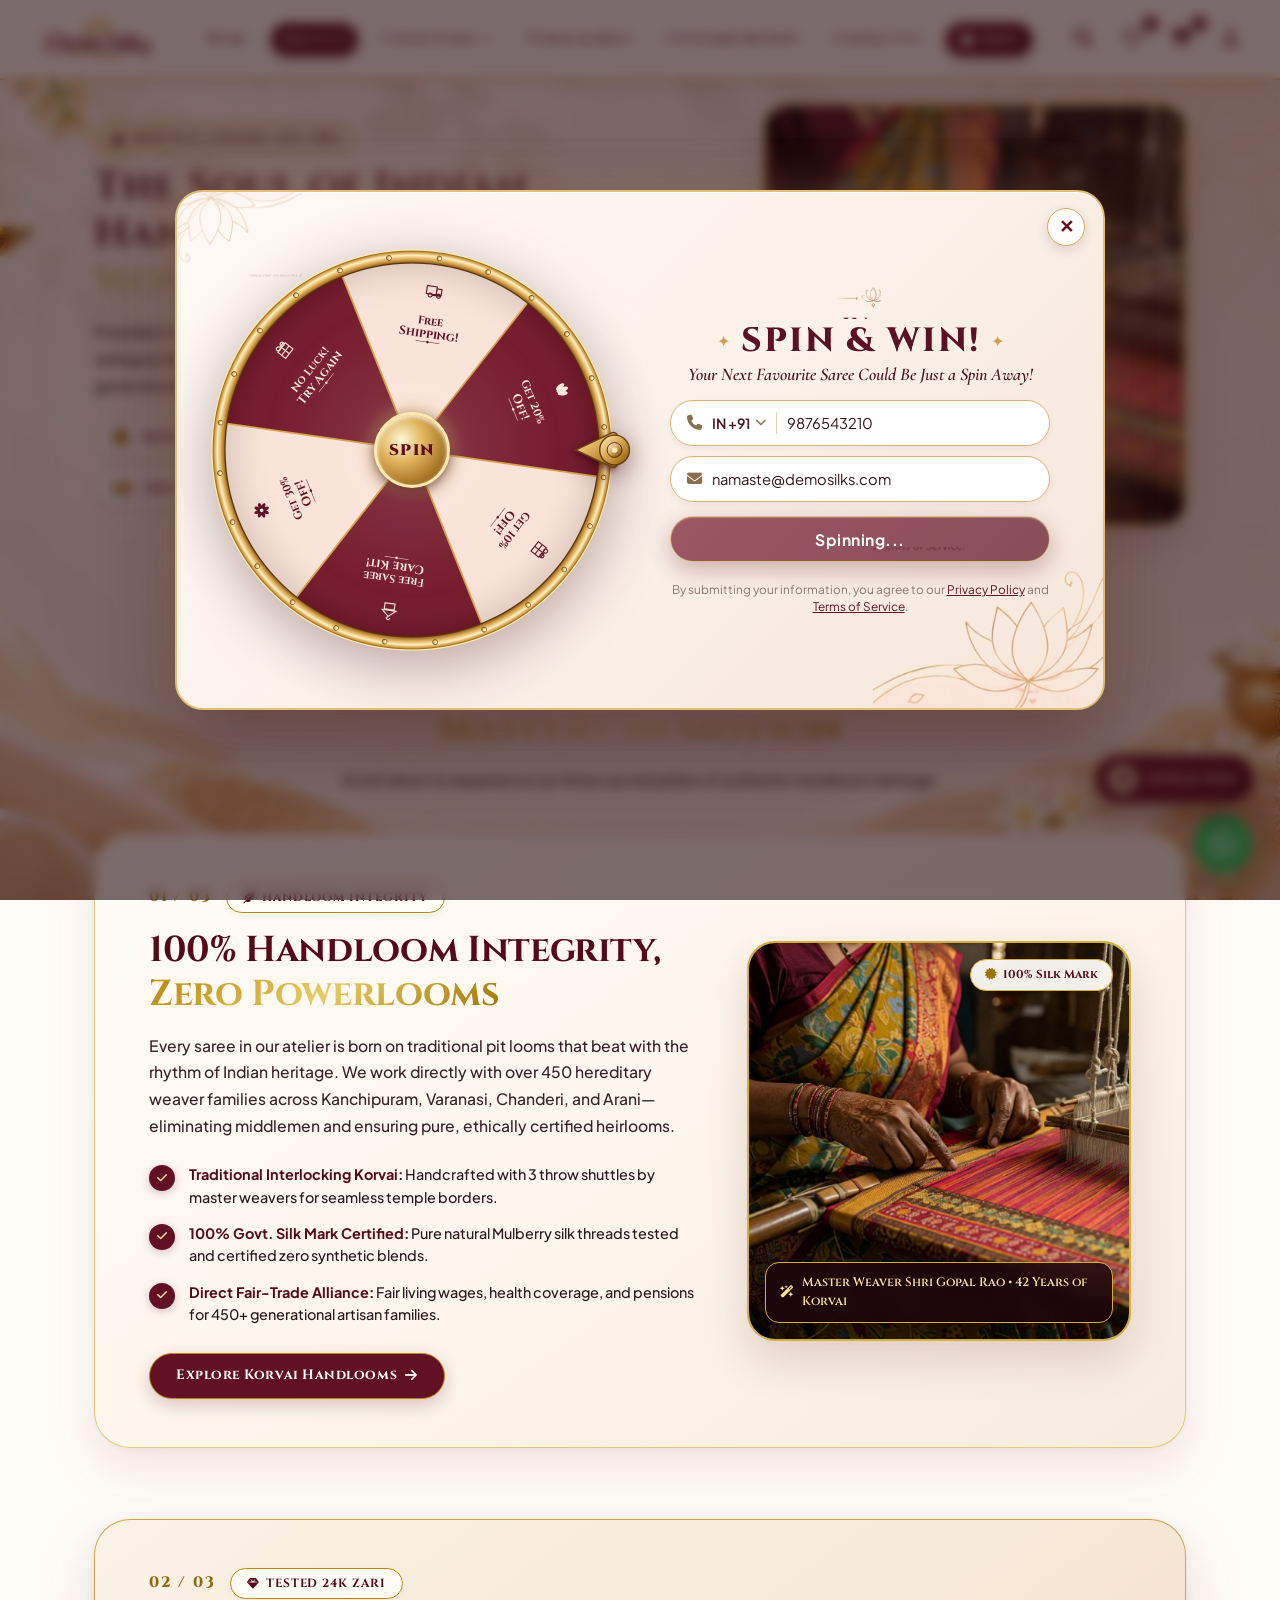
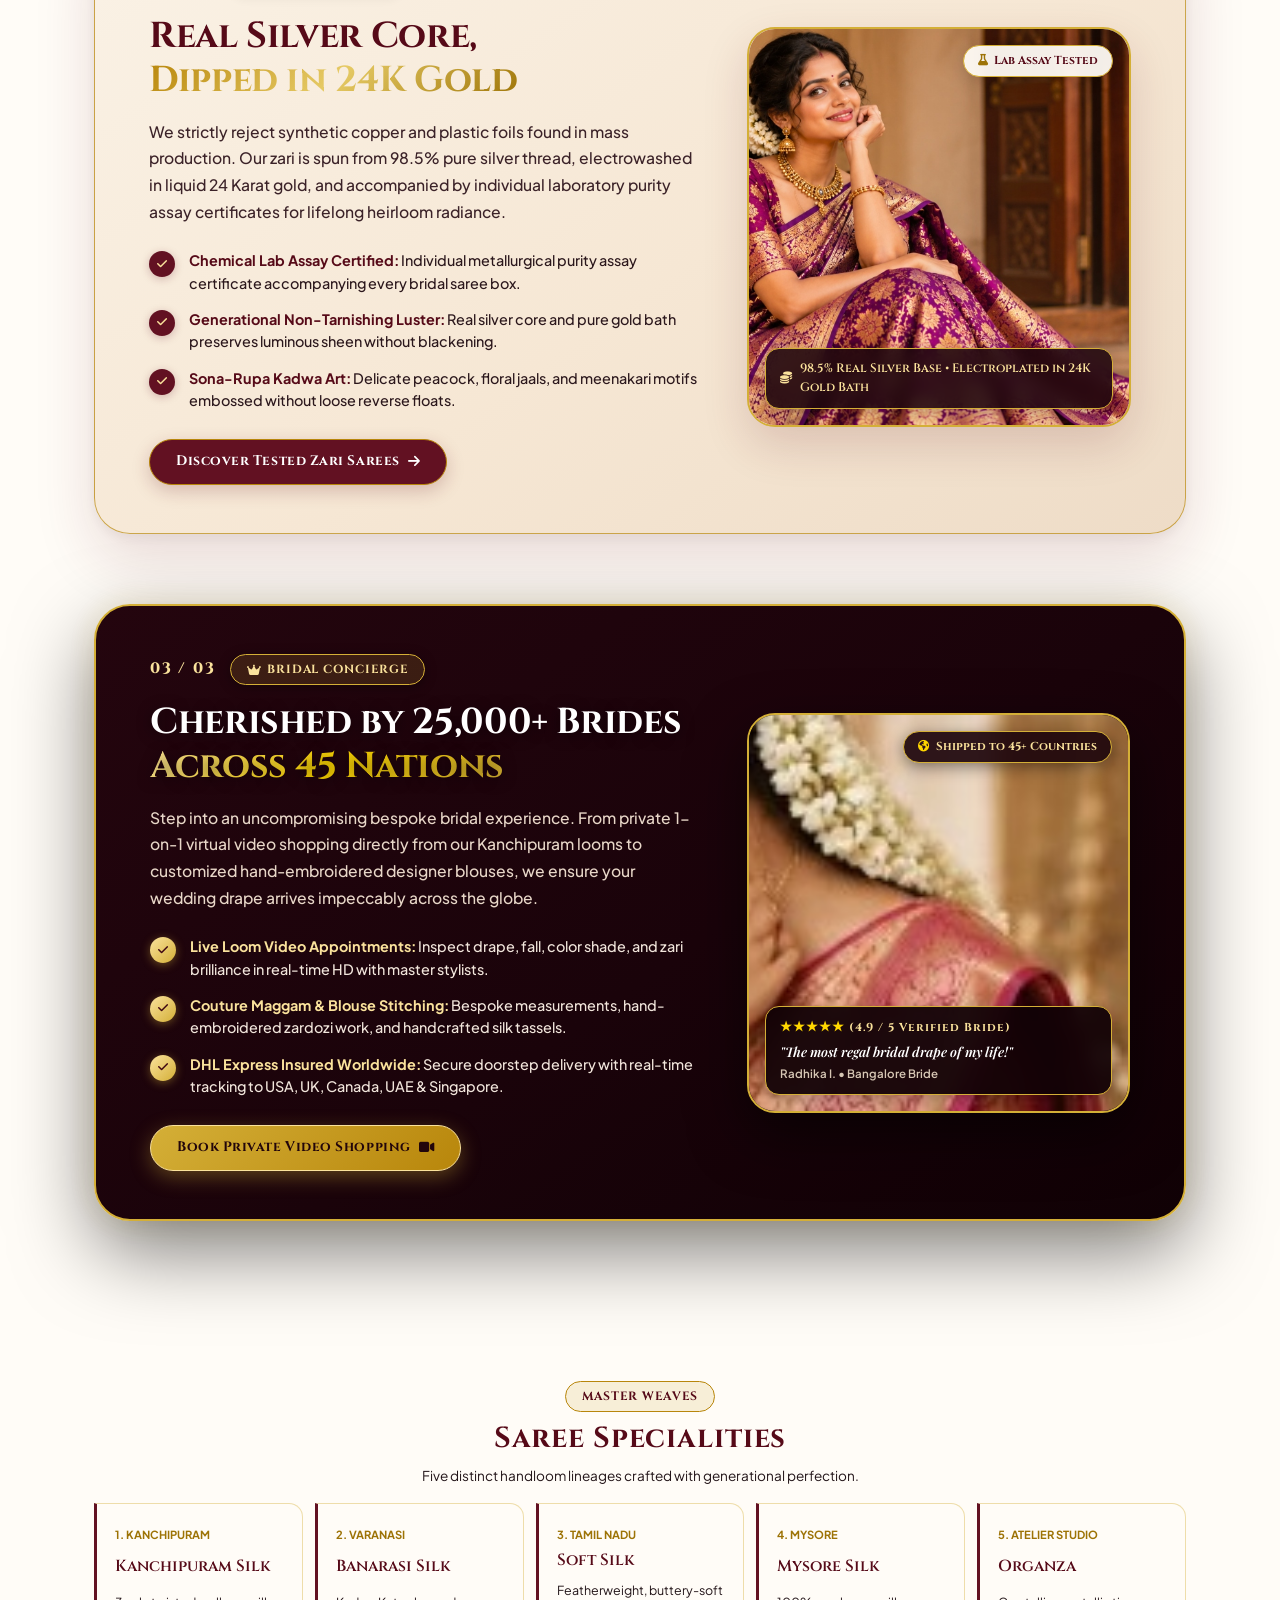
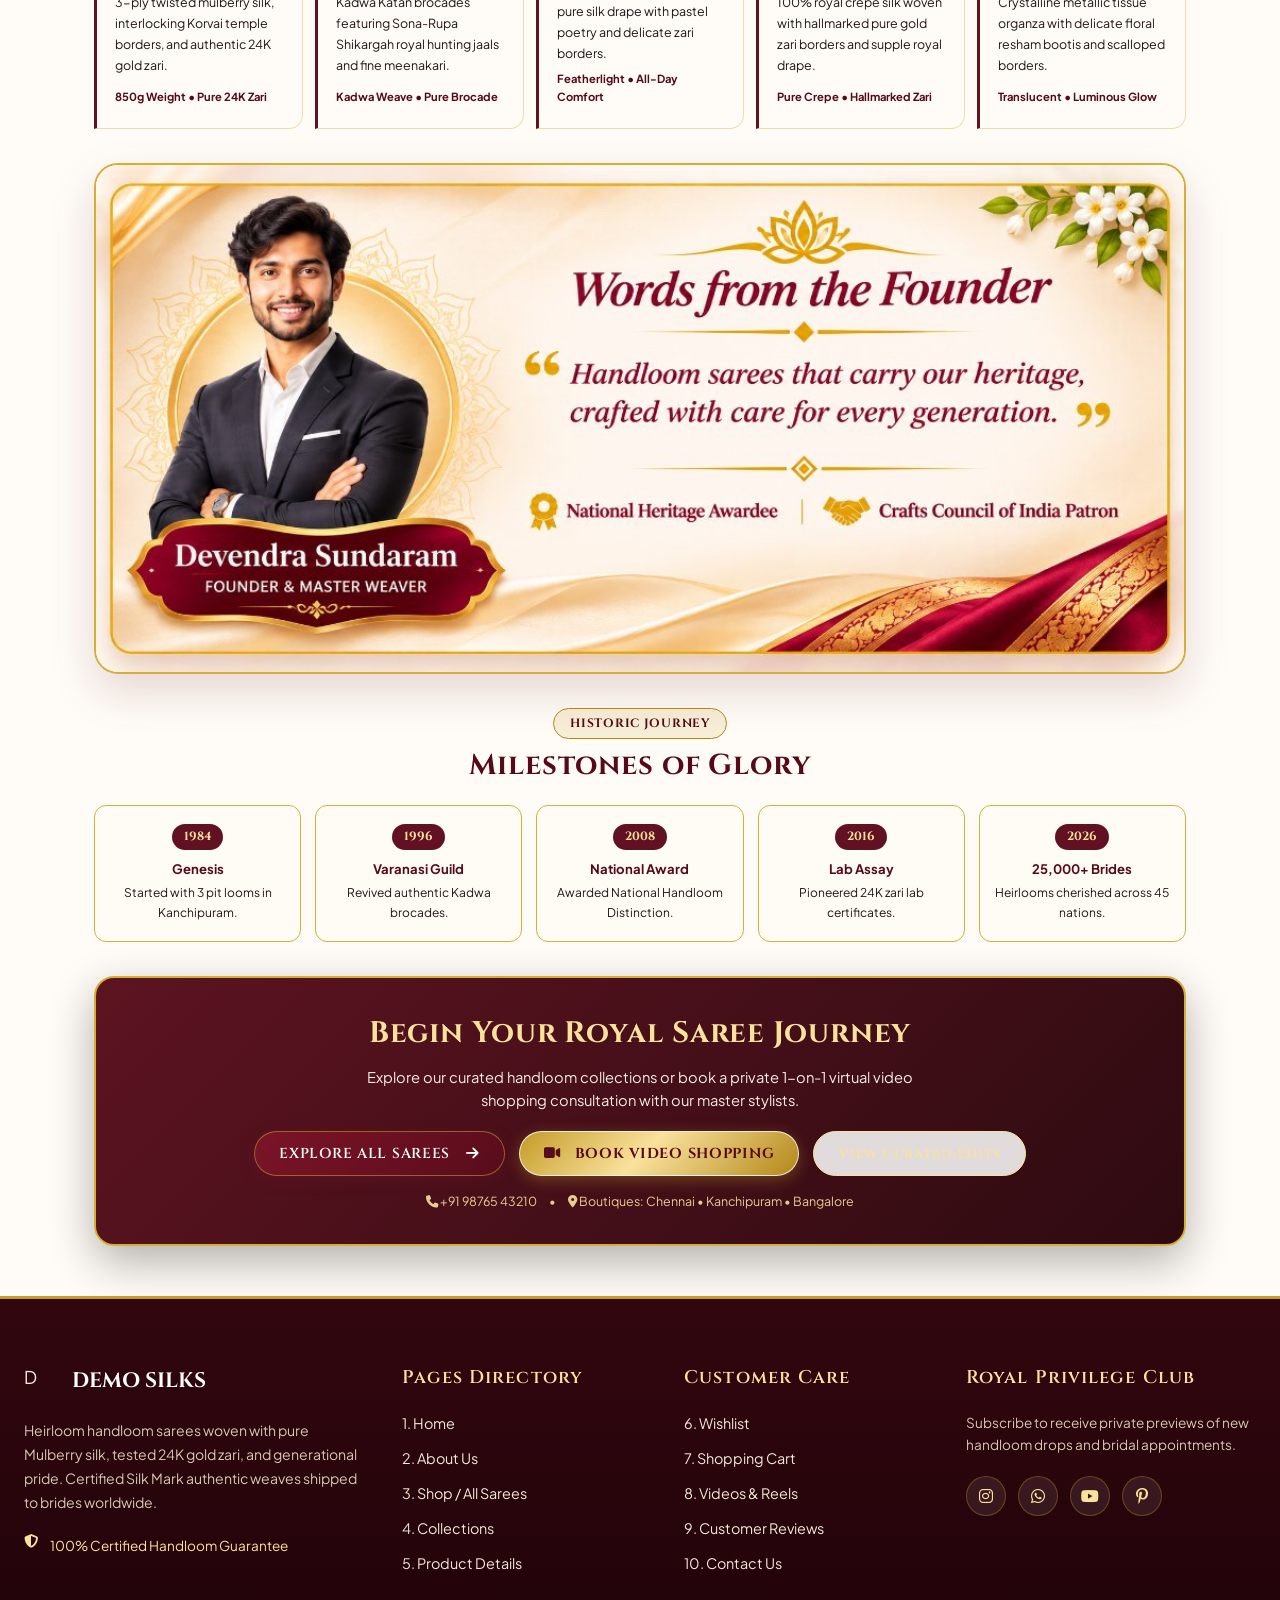
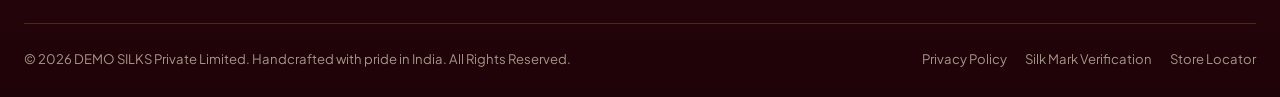
==== commit 19ae6d0d: "Fix product details specifications overlap and match founder card width" ====
--- a/about.html
+++ b/about.html
@@ -99,6 +99,11 @@
       border-radius: 0 14px 14px 0;
       padding: 22px 18px;
       transition: all 0.25s ease;
+      display: flex;
+      flex-direction: column;
+      justify-content: space-between;
+      height: 100%;
+      box-sizing: border-box;
     }
     .specimen-col:hover {
       background: #ffffff;
@@ -165,6 +170,13 @@
       text-align: center;
       position: relative;
       transition: transform 0.25s ease;
+      display: flex;
+      flex-direction: column;
+      justify-content: flex-start;
+      align-items: center;
+      height: 100%;
+      min-height: 128px;
+      box-sizing: border-box;
     }
     .milestone-node-box:hover {
       transform: translateY(-4px);
@@ -574,7 +586,7 @@
            4. FOUNDER DETAILS: WORDS FROM THE FOUNDER (EXACT ROYAL BANNER)
            ========================================================================== -->
       <section style="margin-bottom: 34px;">
-        <div style="max-width: 960px; margin: 0 auto; border-radius: 20px; overflow: hidden; border: 2.5px solid #d4af37; box-shadow: 0 18px 45px rgba(98, 17, 34, 0.16); background: rgba(255, 252, 247, 0.96); transition: transform 0.3s ease;">
+        <div style="width: 100%; max-width: 1140px; margin: 0 auto; border-radius: 24px; overflow: hidden; border: 2px solid #d4af37; box-shadow: 0 18px 45px rgba(98, 17, 34, 0.16); background: rgba(255, 252, 247, 0.96); transition: transform 0.3s ease;">
           <img src="assets/images/about-founder-banner.jpg" alt="Words from the Founder - Devendra Sundaram, Founder & Master Weaver" style="width: 100%; height: auto; display: block;">
         </div>
       </section>
--- a/assets/css/style.css
+++ b/assets/css/style.css
@@ -1376,15 +1376,21 @@
   display: grid;
   grid-template-columns: 1.05fr 0.95fr;
   gap: 48px;
-  margin-top: 30px;
-  margin-bottom: 60px;
+  align-items: start;
+  position: relative;
+  margin-top: 24px;
+  margin-bottom: 48px;
+  width: 100%;
 }
 
 .product-gallery {
   position: sticky;
-  top: 104px;
+  top: 96px;
+  align-self: start;
   display: flex;
   gap: 16px;
+  max-height: calc(100vh - 120px);
+  height: fit-content;
 }
 
 .thumbnail-column {
@@ -1392,6 +1398,10 @@
   flex-direction: column;
   gap: 12px;
   width: 90px;
+  flex-shrink: 0;
+  max-height: calc(100vh - 120px);
+  overflow-y: auto;
+  scrollbar-width: thin;
 }
 
 .thumb-item {
@@ -1402,6 +1412,7 @@
   border: 2px solid transparent;
   cursor: pointer;
   transition: var(--transition);
+  flex-shrink: 0;
 }
 
 .thumb-item.active, .thumb-item:hover {
@@ -1413,6 +1424,7 @@
   width: 100%;
   height: 100%;
   object-fit: cover;
+  display: block;
 }
 
 .main-preview-frame {
@@ -1423,30 +1435,85 @@
   box-shadow: var(--shadow-royal);
   background: #fff;
   aspect-ratio: 3/4;
+  max-height: calc(100vh - 120px);
   position: relative;
+  display: flex;
+  align-items: center;
+  justify-content: center;
 }
 
 .main-preview-image {
   width: 100%;
   height: 100%;
   object-fit: cover;
+  display: block;
   transition: transform 0.4s ease;
 }
 
 .main-preview-frame:hover .main-preview-image {
-  transform: scale(1.15);
+  transform: scale(1.08);
 }
 
 .product-info-panel {
   display: flex;
   flex-direction: column;
   gap: 20px;
+  min-width: 0;
+  width: 100%;
+}
+
+/* Tabbed Specifications Section */
+.product-specs-section {
+  width: 100%;
+  clear: both;
+  display: block;
+  position: relative;
+  z-index: 1;
+  margin-top: 40px;
+  margin-bottom: 60px;
+  box-sizing: border-box;
+}
+
+.product-specs-tabs-header {
+  display: flex;
+  gap: 16px;
+  border-bottom: 2px solid var(--color-gold-border);
+  padding-bottom: 12px;
+  margin-bottom: 28px;
+  flex-wrap: wrap;
+}
+
+.product-spec-tab-btn {
+  background: none;
+  border: none;
+  cursor: pointer;
+  font-family: var(--font-royal);
+  font-size: 1.05rem;
+  font-weight: 600;
+  color: var(--color-text-muted);
+  padding: 8px 18px;
+  border-radius: 30px;
+  transition: var(--transition);
+  position: relative;
+}
+
+.product-spec-tab-btn:hover {
+  color: var(--color-primary-maroon);
+  background: rgba(197, 155, 39, 0.08);
+}
+
+.product-spec-tab-btn.active {
+  color: #fff !important;
+  background: linear-gradient(135deg, #74162a 0%, #540c1d 100%);
+  border: 1.5px solid var(--color-gold);
+  box-shadow: 0 4px 14px rgba(98, 17, 34, 0.28);
+  font-weight: 700;
 }
 
 .product-specs-table {
   width: 100%;
   border-collapse: collapse;
-  font-size: 0.9rem;
+  font-size: 0.92rem;
   margin-top: 16px;
 }
 
@@ -1455,14 +1522,16 @@
 }
 
 .product-specs-table td {
-  padding: 10px 12px;
+  padding: 12px 16px;
+  line-height: 1.6;
 }
 
 .product-specs-table td:first-child {
   font-weight: 600;
   color: var(--color-maroon-dark);
-  width: 35%;
+  width: 32%;
   background: rgba(197, 155, 39, 0.05);
+  border-radius: 6px 0 0 6px;
 }
 
 /* ==========================================================================
@@ -1946,6 +2015,17 @@
   }
   .product-details-grid {
     grid-template-columns: 1fr;
+    gap: 36px;
+  }
+  .product-gallery {
+    position: static !important;
+    max-height: none !important;
+    width: 100%;
+    max-width: 620px;
+    margin: 0 auto;
+  }
+  .main-preview-frame {
+    max-height: 600px;
   }
   .cart-layout {
     grid-template-columns: 1fr;
@@ -1956,6 +2036,28 @@
 }
 
 @media (max-width: 768px) {
+  .product-gallery {
+    flex-direction: column-reverse;
+  }
+  .thumbnail-column {
+    flex-direction: row;
+    width: 100%;
+    overflow-x: auto;
+  }
+  .thumb-item {
+    width: 64px;
+    height: 84px;
+  }
+  .product-specs-section {
+    padding: 24px 18px !important;
+  }
+  .product-specs-tabs-header {
+    gap: 8px;
+  }
+  .product-spec-tab-btn {
+    font-size: 0.88rem;
+    padding: 6px 12px;
+  }
   .nav-menu {
     display: none;
   }
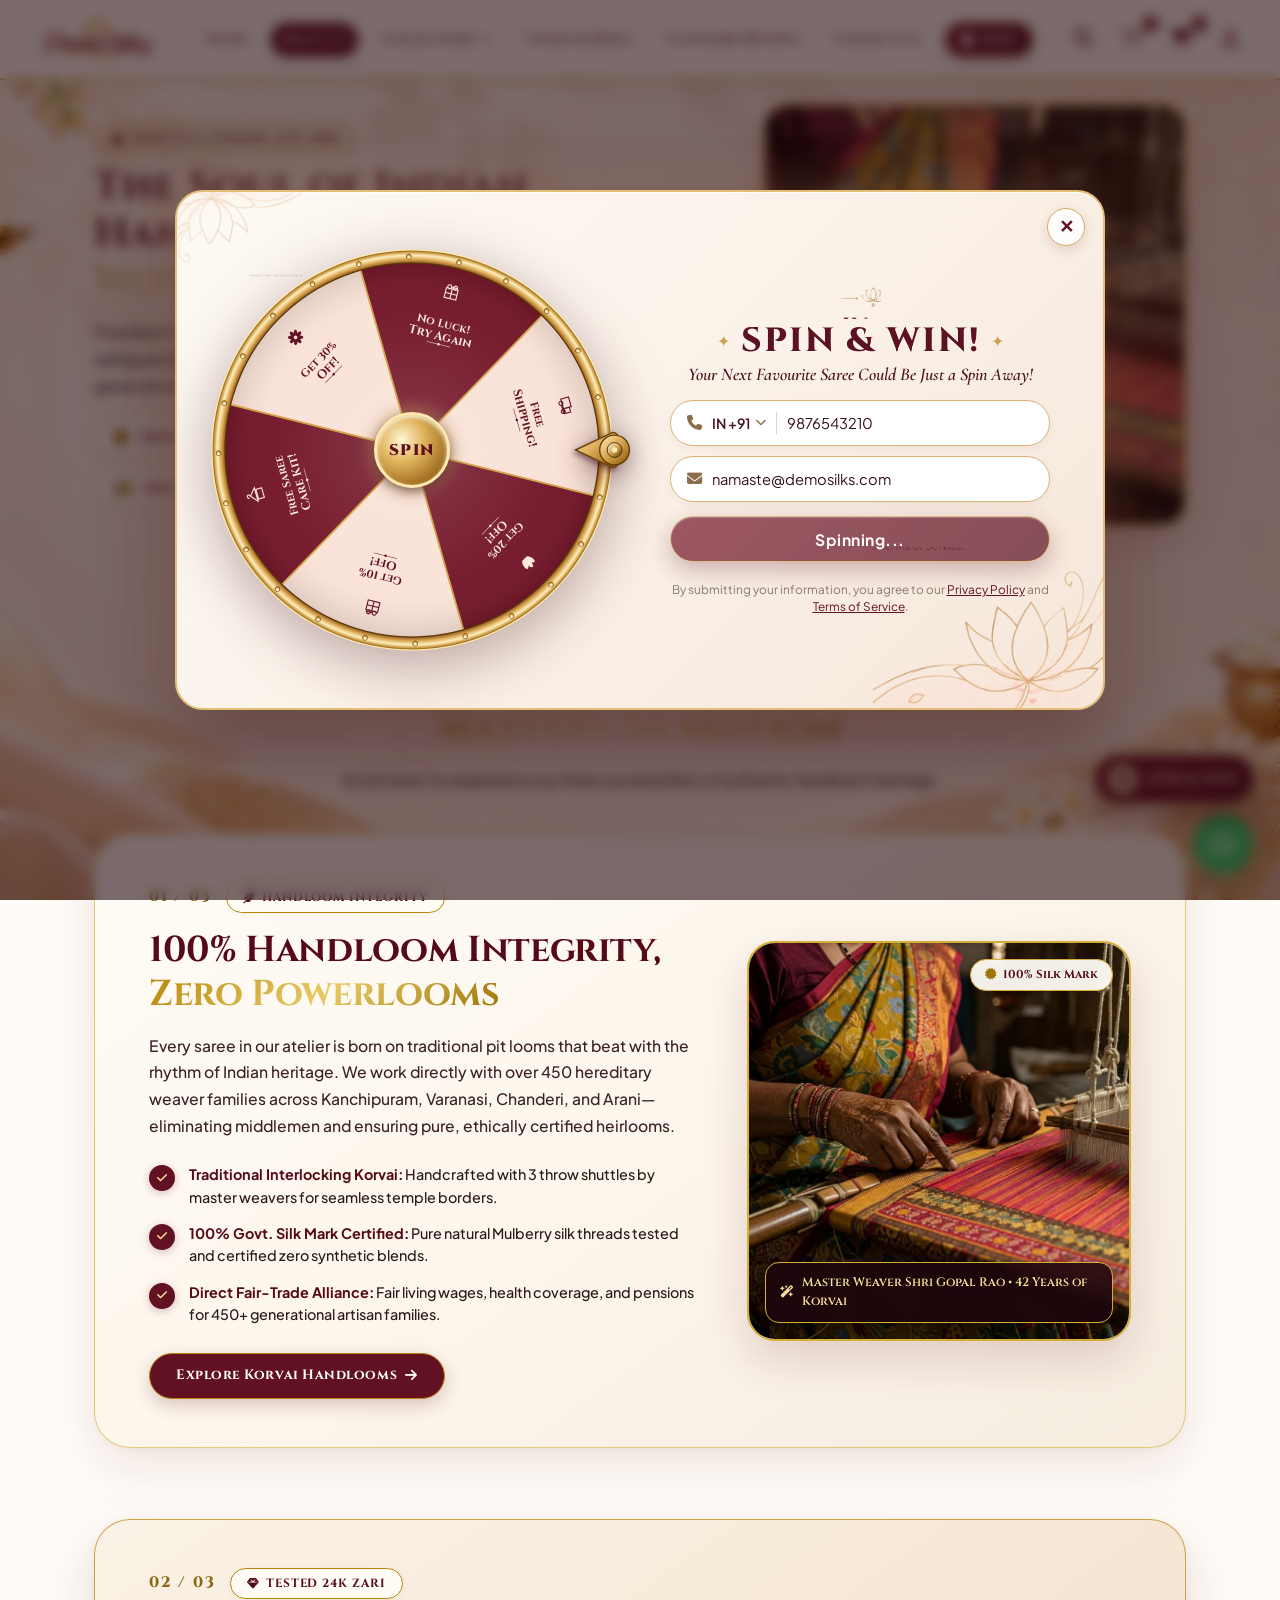
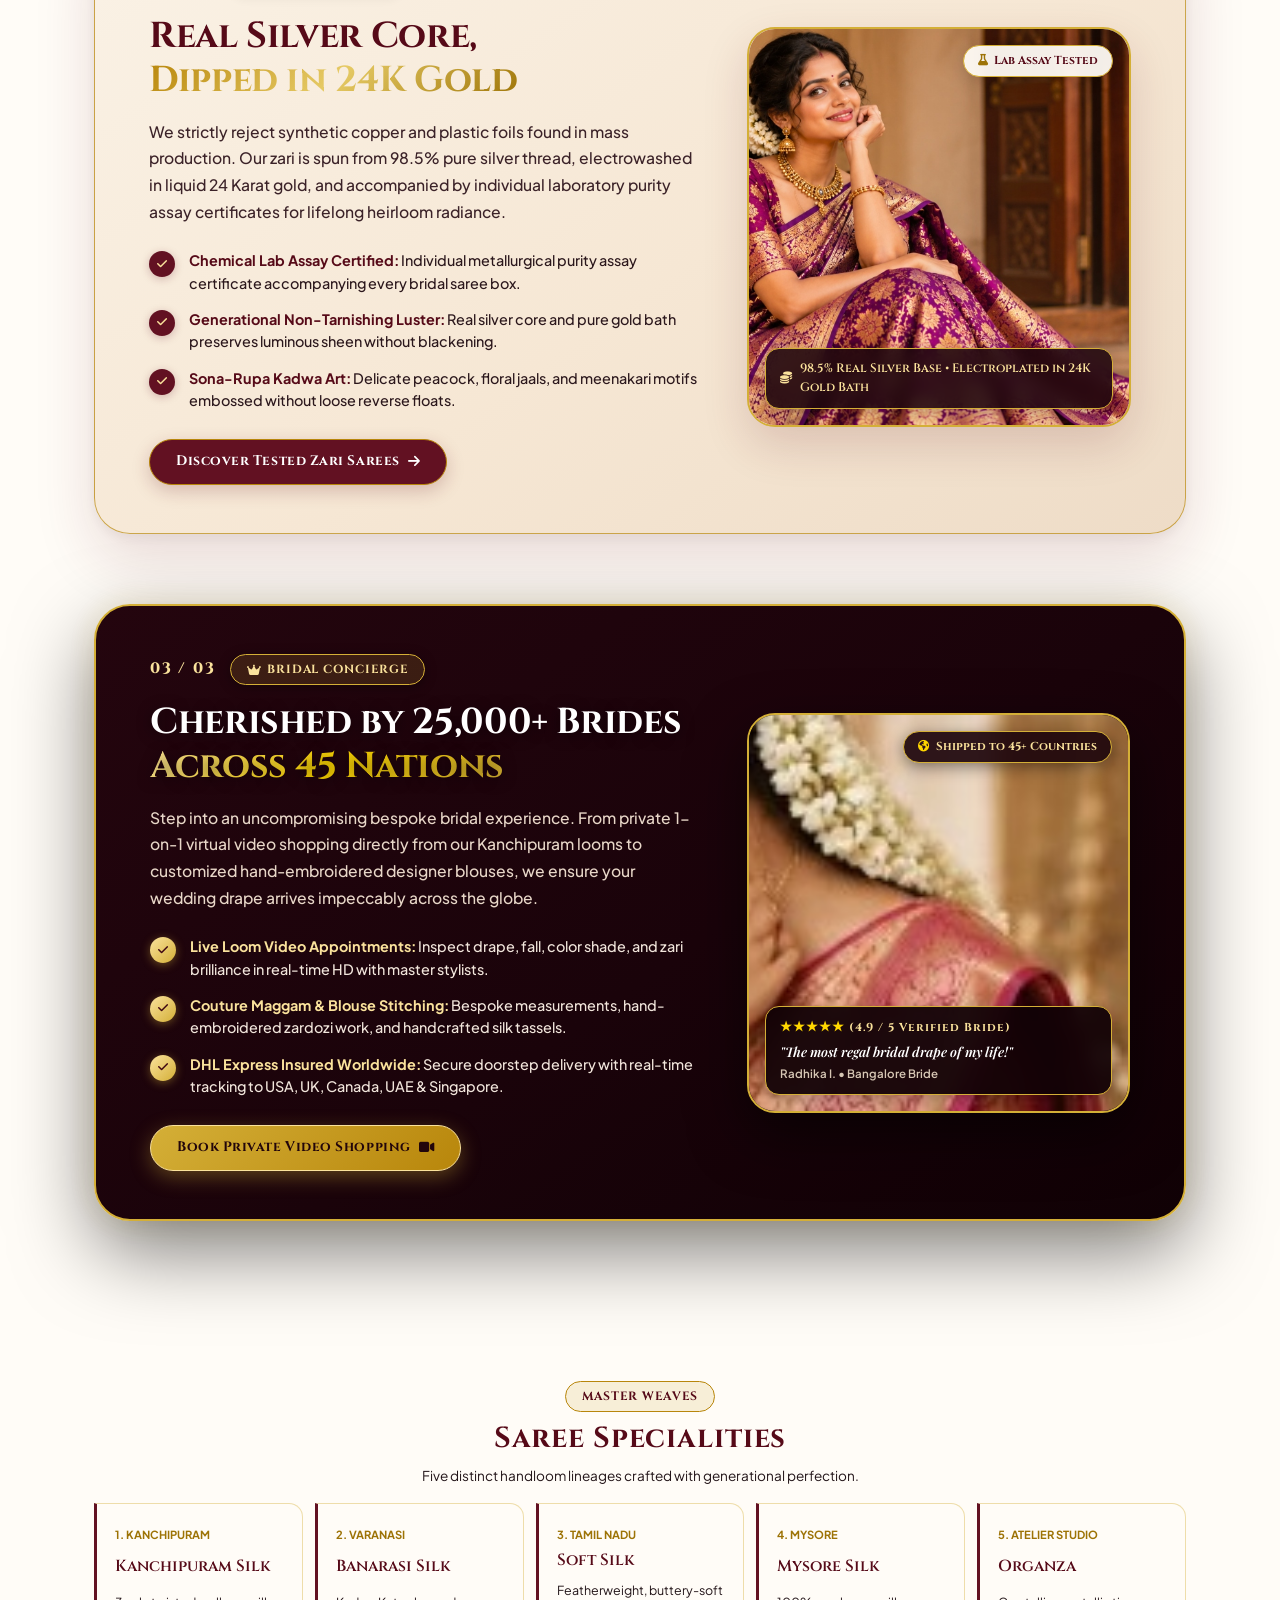
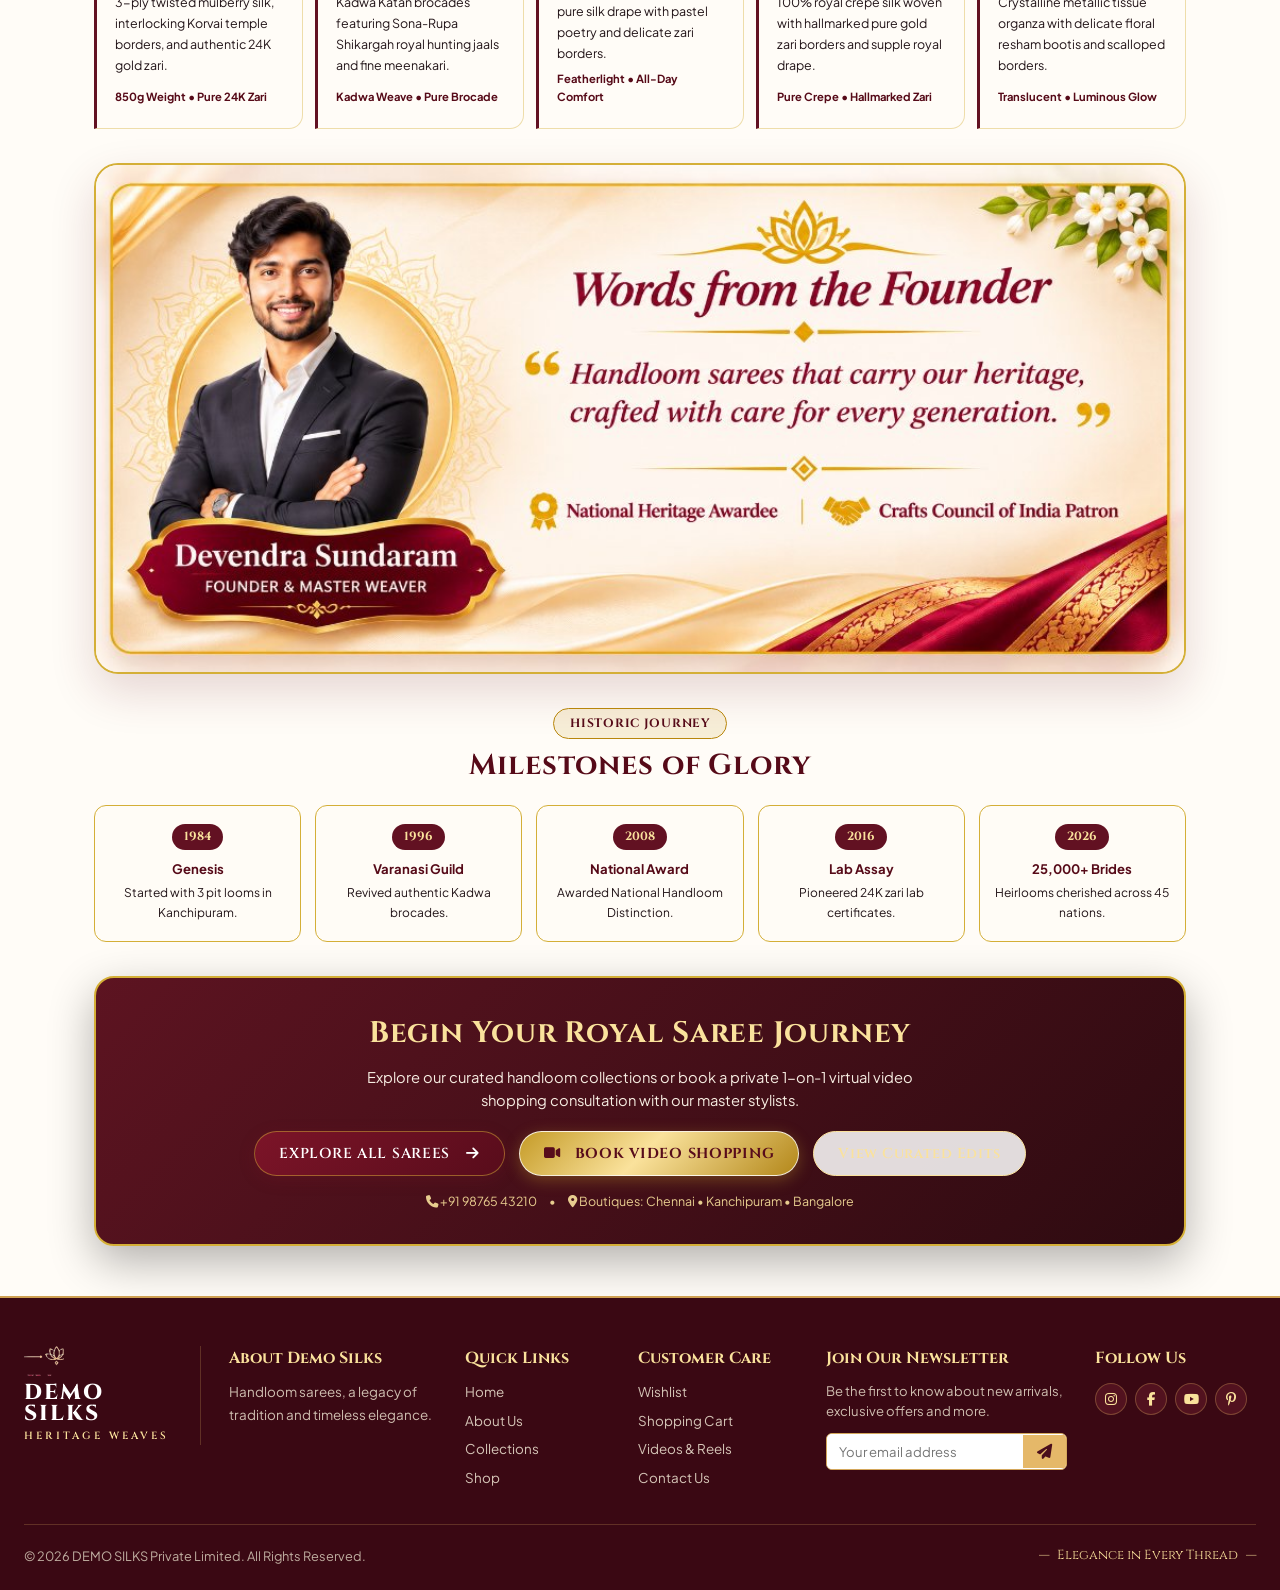
==== commit 95f80bfc: "Update Contact Us banner to exact reference graphic and apply uniform 6-column royal footer across a" ====
--- a/about.html
+++ b/about.html
@@ -670,65 +670,82 @@
     </div>
   </main>
 
-  <!-- LUXURY SITE FOOTER -->
-  <footer class="site-footer" id="contactSection">
+  <!-- Master Royal Footer (Exact Match to Reference Image) -->
+  <footer class="vnila-site-footer" id="contactSection" style="background: #3a0813; color: #d6c6b8; padding: 48px 0 24px; border-top: 2px solid #cfa052;">
     <div class="container">
-      <div class="footer-grid">
+      <div class="vnila-footer-grid">
+        
+        <!-- Col 1: Brand Logo -->
+        <div style="padding-right: 18px; border-right: 1px solid rgba(212, 167, 91, 0.25); display: flex; flex-direction: column; align-items: flex-start;">
+          <img src="assets/images/spin-win-top-lotus-clean.png" alt="Lotus Logo" style="height: 30px; margin-bottom: 6px; filter: brightness(1.2);">
+          <div style="font-family:'Cinzel', serif; font-size:1.35rem; font-weight:800; letter-spacing:2px; color:#ffffff; line-height:1;">DEMO SILKS</div>
+          <div style="font-family:'Cinzel', serif; font-size:0.65rem; font-weight:600; letter-spacing:3px; color:#fae29c; margin-top:3px;">HERITAGE WEAVES</div>
+        </div>
+
+        <!-- Col 2: Brand Tagline -->
         <div>
-          <div style="display:flex; align-items:center; gap:10px; margin-bottom:18px;">
-            <div class="logo-symbol" style="width:38px; height:38px; font-size:1.1rem;">D</div>
-            <span style="font-family:var(--font-royal); font-size:1.3rem; font-weight:700; color:#fff;">DEMO SILKS</span>
-          </div>
-          <p style="font-size:0.88rem; color:#d6c6b4; line-height:1.7; margin-bottom:20px;">
-            Heirloom handloom sarees woven with pure Mulberry silk, tested 24K gold zari, and generational pride. Certified Silk Mark authentic weaves shipped to brides worldwide.
+          <h4 style="font-family:'Cinzel', serif; font-size:1rem; font-weight:700; color:#fae29c; margin:0 0 10px;">About Demo Silks</h4>
+          <p style="font-size:0.84rem; color:#cfbeb0; line-height:1.65; margin:0;">
+            Handloom sarees, a legacy of tradition and timeless elegance.
           </p>
-          <div style="display:flex; gap:12px; font-size:0.85rem; color:#fae29c;">
-            <i class="fa-solid fa-shield-halved"></i> 100% Certified Handloom Guarantee
-          </div>
-        </div>
-
+        </div>
+
+        <!-- Col 3: Quick Links -->
         <div>
-          <h4 class="footer-title">Pages Directory</h4>
-          <ul class="footer-links">
-            <li><a href="index.html">1. Home</a></li>
-            <li><a href="about.html">2. About Us</a></li>
-            <li><a href="shop.html">3. Shop / All Sarees</a></li>
-            <li><a href="collections.html">4. Collections</a></li>
-            <li><a href="product-details.html?id=1">5. Product Details</a></li>
+          <h4 style="font-family:'Cinzel', serif; font-size:1rem; font-weight:700; color:#fae29c; margin:0 0 10px;">Quick Links</h4>
+          <ul style="list-style:none; padding:0; margin:0; display:flex; flex-direction:column; gap:7px; font-size:0.84rem;">
+            <li><a href="index.html" style="color:#d6c6b8; text-decoration:none;" onmouseover="this.style.color='#fae29c'" onmouseout="this.style.color='#d6c6b8'">Home</a></li>
+            <li><a href="about.html" style="color:#d6c6b8; text-decoration:none;" onmouseover="this.style.color='#fae29c'" onmouseout="this.style.color='#d6c6b8'">About Us</a></li>
+            <li><a href="collections.html" style="color:#d6c6b8; text-decoration:none;" onmouseover="this.style.color='#fae29c'" onmouseout="this.style.color='#d6c6b8'">Collections</a></li>
+            <li><a href="shop.html" style="color:#d6c6b8; text-decoration:none;" onmouseover="this.style.color='#fae29c'" onmouseout="this.style.color='#d6c6b8'">Shop</a></li>
           </ul>
         </div>
 
+        <!-- Col 4: Customer Care -->
         <div>
-          <h4 class="footer-title">Customer Care</h4>
-          <ul class="footer-links">
-            <li><a href="wishlist.html">6. Wishlist</a></li>
-            <li><a href="cart.html">7. Shopping Cart</a></li>
-            <li><a href="videos.html">8. Videos & Reels</a></li>
-            <li><a href="reviews.html">9. Customer Reviews</a></li>
-            <li><a href="contact.html">10. Contact Us</a></li>
+          <h4 style="font-family:'Cinzel', serif; font-size:1rem; font-weight:700; color:#fae29c; margin:0 0 10px;">Customer Care</h4>
+          <ul style="list-style:none; padding:0; margin:0; display:flex; flex-direction:column; gap:7px; font-size:0.84rem;">
+            <li><a href="wishlist.html" style="color:#d6c6b8; text-decoration:none;" onmouseover="this.style.color='#fae29c'" onmouseout="this.style.color='#d6c6b8'">Wishlist</a></li>
+            <li><a href="cart.html" style="color:#d6c6b8; text-decoration:none;" onmouseover="this.style.color='#fae29c'" onmouseout="this.style.color='#d6c6b8'">Shopping Cart</a></li>
+            <li><a href="videos.html" style="color:#d6c6b8; text-decoration:none;" onmouseover="this.style.color='#fae29c'" onmouseout="this.style.color='#d6c6b8'">Videos & Reels</a></li>
+            <li><a href="contact.html" style="color:#d6c6b8; text-decoration:none;" onmouseover="this.style.color='#fae29c'" onmouseout="this.style.color='#d6c6b8'">Contact Us</a></li>
           </ul>
         </div>
 
+        <!-- Col 5: Join Our Newsletter -->
         <div>
-          <h4 class="footer-title">Royal Privilege Club</h4>
-          <p style="font-size:0.85rem; color:#d6c6b4; margin-bottom:16px;">
-            Subscribe to receive private previews of new handloom drops and bridal appointments.
+          <h4 style="font-family:'Cinzel', serif; font-size:1rem; font-weight:700; color:#fae29c; margin:0 0 10px;">Join Our Newsletter</h4>
+          <p style="font-size:0.82rem; color:#cfbeb0; line-height:1.5; margin:0 0 12px;">
+            Be the first to know about new arrivals, exclusive offers and more.
           </p>
-          <div class="footer-social-row">
-            <a href="https://instagram.com" target="_blank" class="social-icon-circle" title="Instagram"><i class="fa-brands fa-instagram"></i></a>
-            <a href="javascript:void(0)" onclick="DemoStore.openWhatsApp()" class="social-icon-circle" title="WhatsApp Concierge"><i class="fa-brands fa-whatsapp"></i></a>
-            <a href="https://youtube.com" target="_blank" class="social-icon-circle" title="YouTube"><i class="fa-brands fa-youtube"></i></a>
-            <a href="https://pinterest.com" target="_blank" class="social-icon-circle" title="Pinterest"><i class="fa-brands fa-pinterest-p"></i></a>
-          </div>
-        </div>
+          <form onsubmit="event.preventDefault(); DemoStore.showToast('✨ Thank you for subscribing to DEMO SILKS!'); this.reset();" style="display:flex; align-items:center; background:#ffffff; border-radius:6px; overflow:hidden; border:1px solid #d4a75b;">
+            <input type="email" placeholder="Your email address" required style="flex:1; border:none; outline:none; padding:9px 12px; font-size:0.82rem; font-family:'Plus Jakarta Sans', sans-serif; color:#333;">
+            <button type="submit" style="background:#e5b869; border:none; color:#4a0e1c; padding:9px 14px; font-size:0.95rem; cursor:pointer; display:flex; align-items:center; justify-content:center; transition:background 0.2s;" onmouseover="this.style.background='#f3c97e'" onmouseout="this.style.background='#e5b869'">
+              <i class="fa-solid fa-paper-plane"></i>
+            </button>
+          </form>
+        </div>
+
+        <!-- Col 6: Follow Us -->
+        <div>
+          <h4 style="font-family:'Cinzel', serif; font-size:1rem; font-weight:700; color:#fae29c; margin:0 0 12px;">Follow Us</h4>
+          <div style="display:flex; gap:8px;">
+            <a href="https://instagram.com" target="_blank" style="width:32px; height:32px; border-radius:50%; background:#52121f; border:1px solid rgba(212, 167, 91, 0.35); color:#fae29c; display:flex; align-items:center; justify-content:center; font-size:0.85rem; text-decoration:none; transition:all 0.2s;" onmouseover="this.style.background='#e5b869'; this.style.color='#4a0e1c';" onmouseout="this.style.background='#52121f'; this.style.color='#fae29c';"><i class="fa-brands fa-instagram"></i></a>
+            <a href="https://facebook.com" target="_blank" style="width:32px; height:32px; border-radius:50%; background:#52121f; border:1px solid rgba(212, 167, 91, 0.35); color:#fae29c; display:flex; align-items:center; justify-content:center; font-size:0.85rem; text-decoration:none; transition:all 0.2s;" onmouseover="this.style.background='#e5b869'; this.style.color='#4a0e1c';" onmouseout="this.style.background='#52121f'; this.style.color='#fae29c';"><i class="fa-brands fa-facebook-f"></i></a>
+            <a href="https://youtube.com" target="_blank" style="width:32px; height:32px; border-radius:50%; background:#52121f; border:1px solid rgba(212, 167, 91, 0.35); color:#fae29c; display:flex; align-items:center; justify-content:center; font-size:0.85rem; text-decoration:none; transition:all 0.2s;" onmouseover="this.style.background='#e5b869'; this.style.color='#4a0e1c';" onmouseout="this.style.background='#52121f'; this.style.color='#fae29c';"><i class="fa-brands fa-youtube"></i></a>
+            <a href="https://pinterest.com" target="_blank" style="width:32px; height:32px; border-radius:50%; background:#52121f; border:1px solid rgba(212, 167, 91, 0.35); color:#fae29c; display:flex; align-items:center; justify-content:center; font-size:0.85rem; text-decoration:none; transition:all 0.2s;" onmouseover="this.style.background='#e5b869'; this.style.color='#4a0e1c';" onmouseout="this.style.background='#52121f'; this.style.color='#fae29c';"><i class="fa-brands fa-pinterest-p"></i></a>
+          </div>
+        </div>
+
       </div>
 
-      <div class="footer-bottom">
-        <div>© 2026 DEMO SILKS Private Limited. Handcrafted with pride in India. All Rights Reserved.</div>
-        <div style="display:flex; gap:18px;">
-          <a href="shop.html">Privacy Policy</a>
-          <a href="shop.html">Silk Mark Verification</a>
-          <a href="contact.html">Store Locator</a>
+      <!-- Bottom Bar -->
+      <div style="display:flex; justify-content:space-between; align-items:center; padding-top:20px; font-size:0.8rem; color:#bfaea0; flex-wrap:wrap; gap:12px;">
+        <div>© 2026 DEMO SILKS Private Limited. All Rights Reserved.</div>
+        <div style="display:flex; align-items:center; gap:8px; color:#fae29c; font-family:'Cinzel', serif; font-size:0.82rem;">
+          <span>—</span>
+          <span>Elegance in Every Thread</span>
+          <span>—</span>
         </div>
       </div>
     </div>
--- a/assets/css/style.css
+++ b/assets/css/style.css
@@ -1779,13 +1779,15 @@
    VNILA CONTACT SECTION & FOOTER (Matches Reference Image)
    ========================================================================== */
 .vnila-contact-hero-banner {
-  background: #fdf5ee url('../images/contact-banner-clean.jpg') no-repeat right center;
+  background: #fdf5ee url('../images/contact-banner-luxury.jpg') no-repeat right 20%;
   background-size: cover;
-  min-height: 155px;
+  min-height: 210px;
   display: flex;
   align-items: center;
   border-top: 1px solid #ebd9c8;
   border-bottom: 1px solid #ebd9c8;
+  position: relative;
+  overflow: hidden;
 }
 
 .vnila-contact-grid {
@@ -1830,8 +1832,8 @@
     gap: 28px;
   }
   .vnila-contact-hero-banner {
-    min-height: 180px;
-    background-position: center right;
+    min-height: 190px;
+    background-position: right 18%;
   }
 }
 
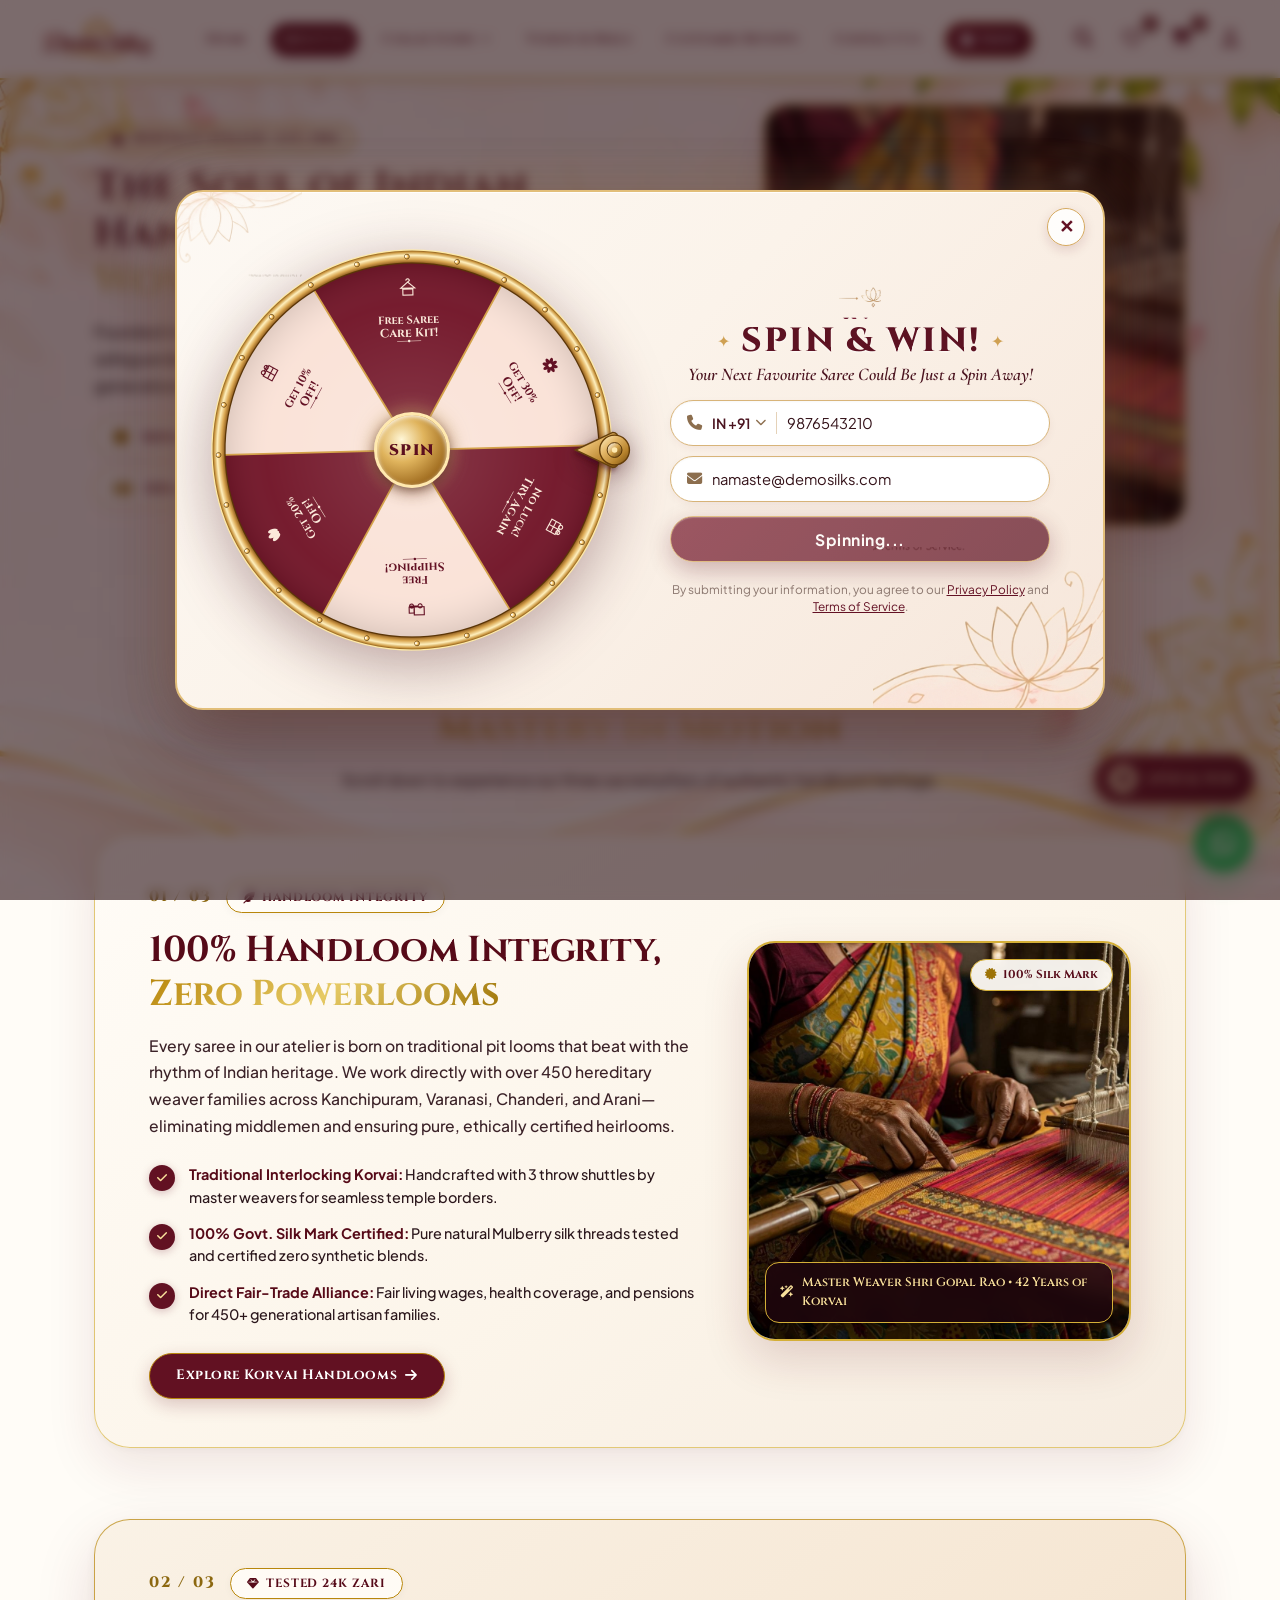
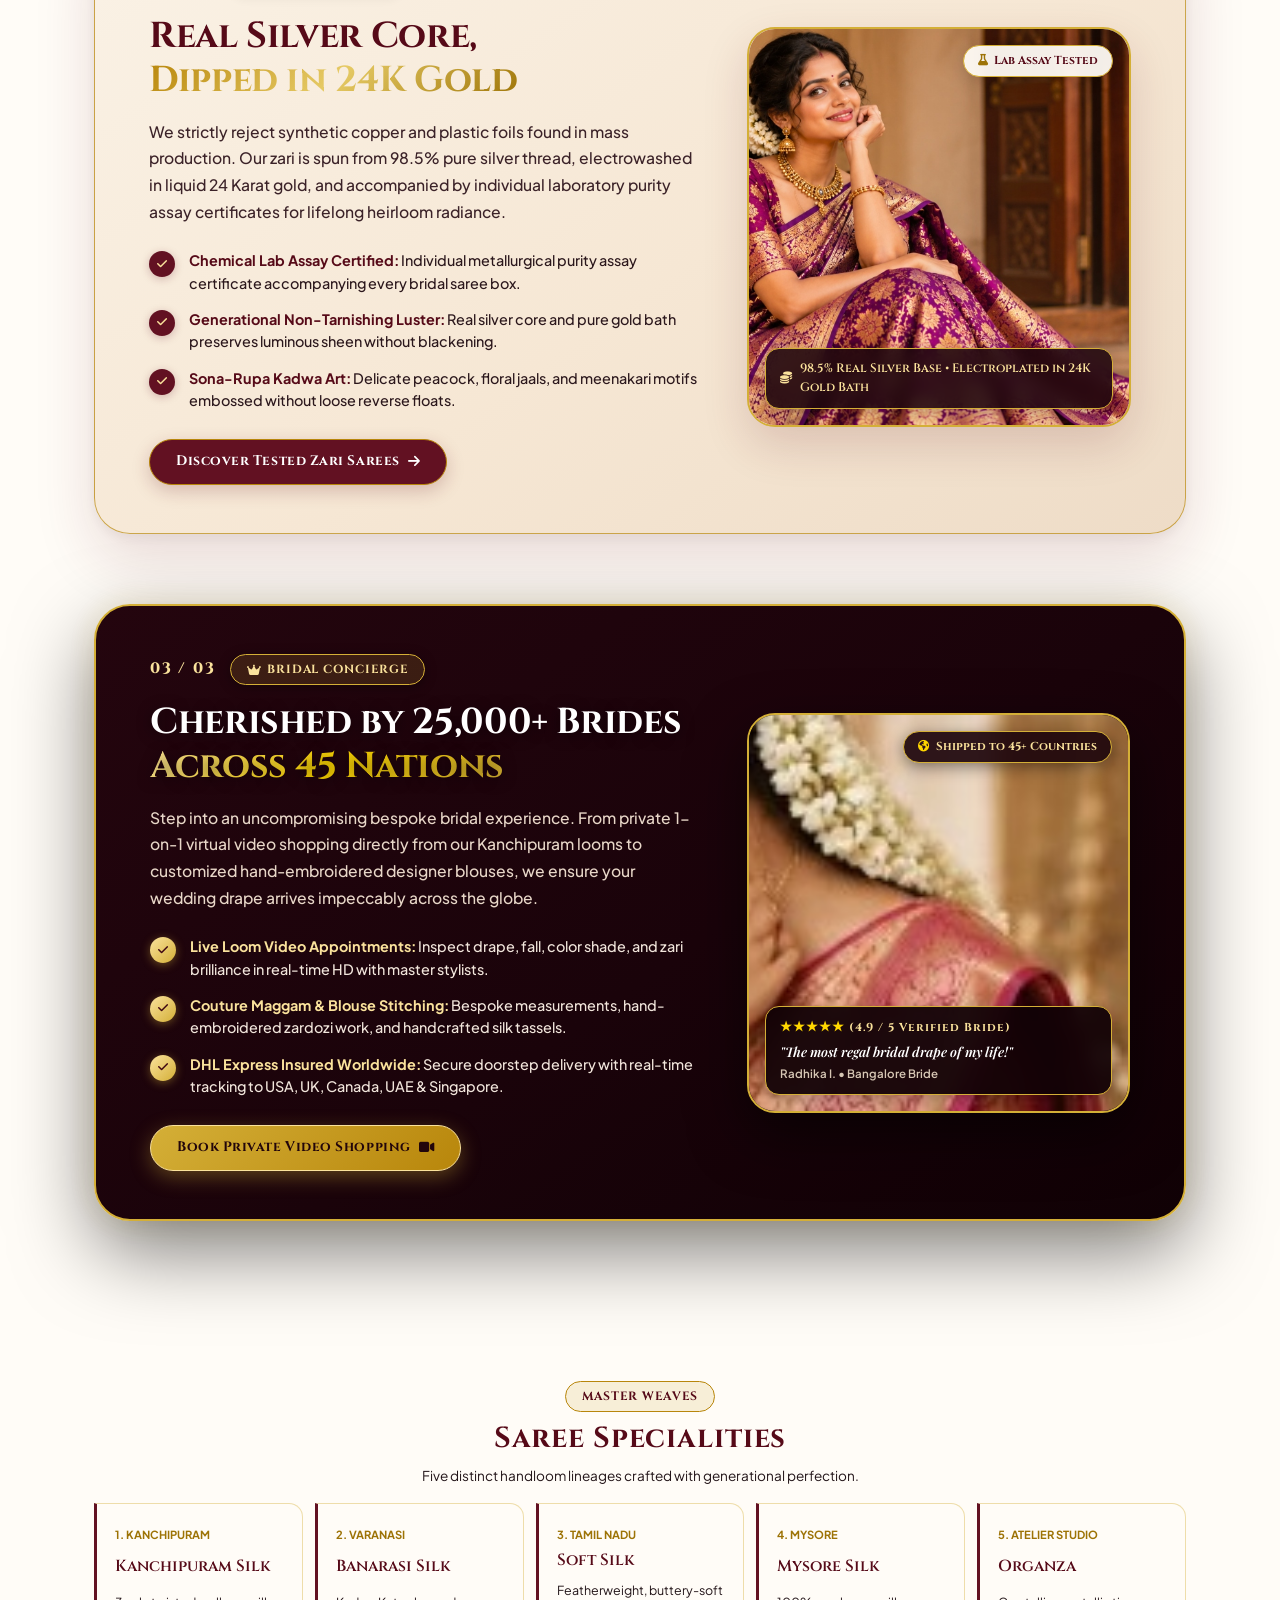
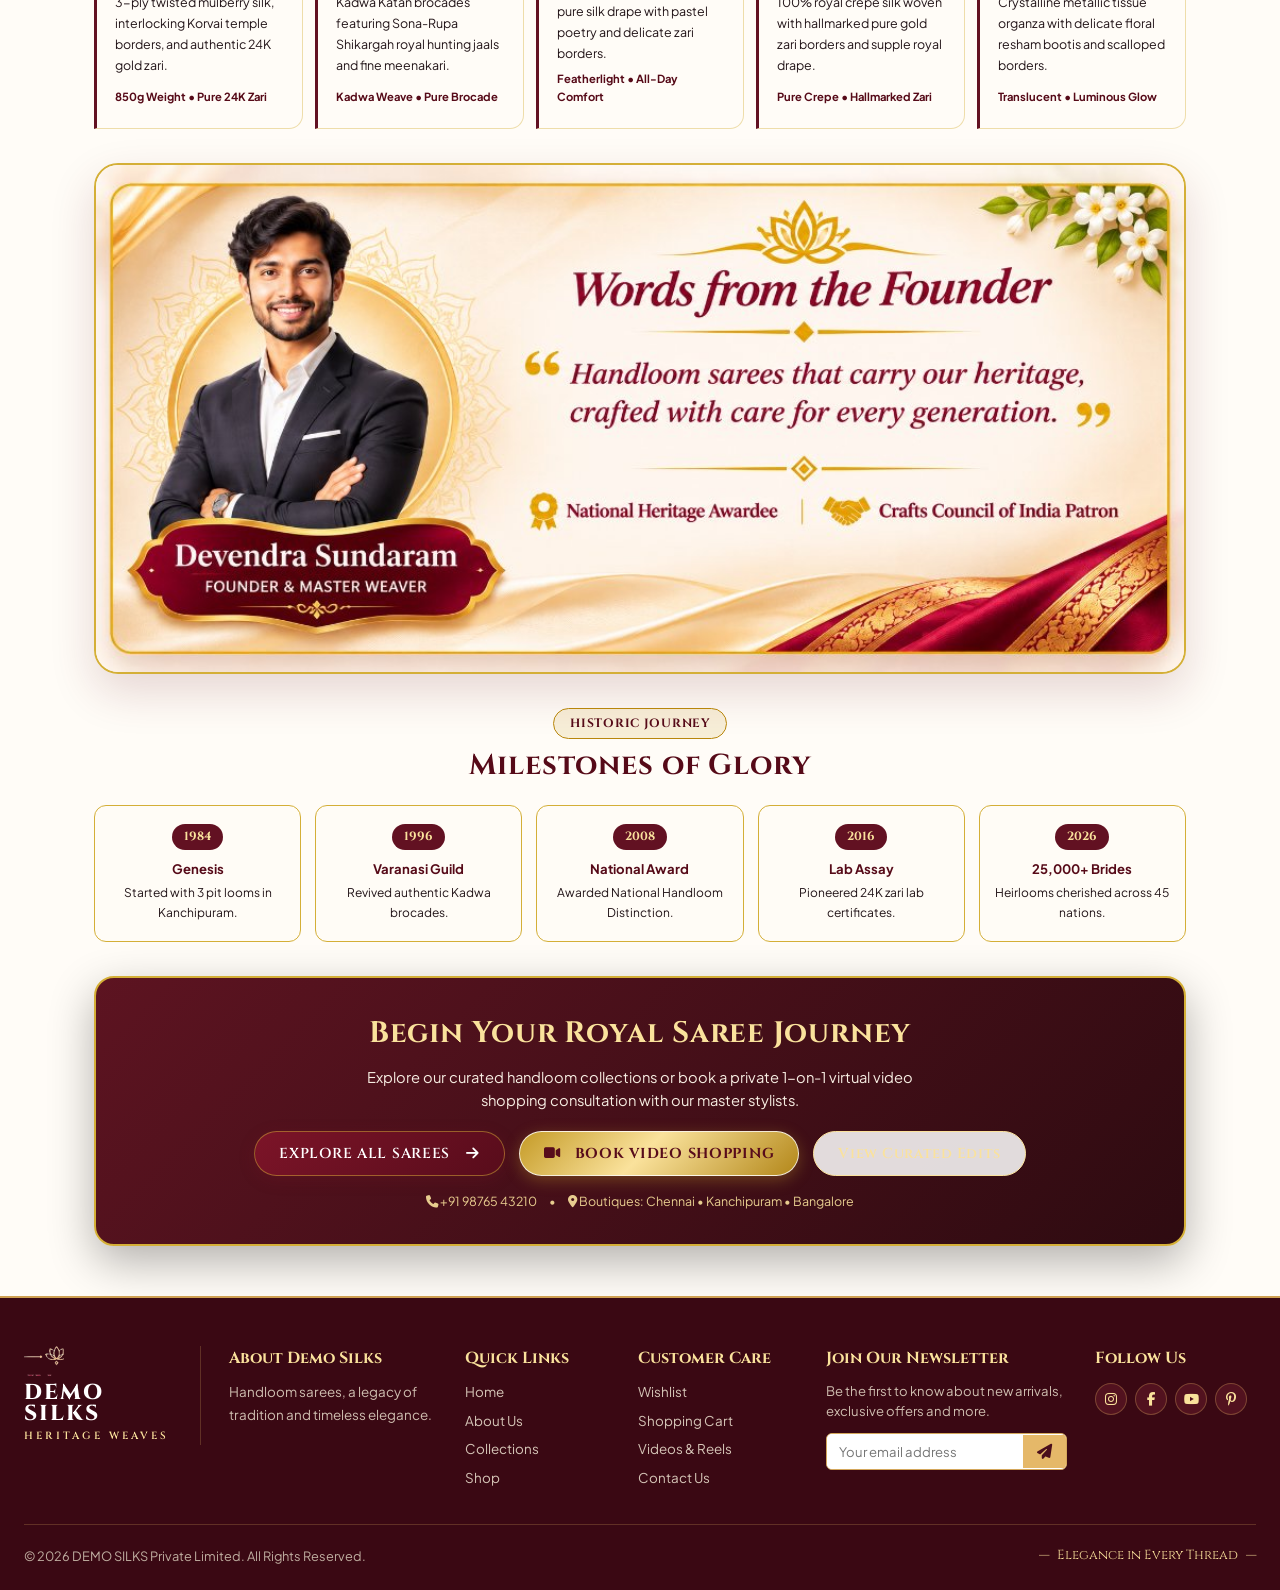
==== commit a8361b7d: "Apply 4K Ultra HD luxury background to all pages with zero blur and fixed viewport scaling" ====
--- a/about.html
+++ b/about.html
@@ -205,7 +205,7 @@
     }
   </style>
 </head>
-<body style="background-image: url('assets/images/bg-luxury.jpg'); background-size: cover; background-position: center center; background-repeat: no-repeat; background-attachment: fixed; background-color: #fffcf7;">
+<body style="background-image: url('assets/images/page-bg-luxury-hd.jpg'); background-size: cover; background-position: center top; background-repeat: no-repeat; background-attachment: fixed; background-color: #fffcf7; image-rendering: -webkit-optimize-contrast;">
 
   <!-- ROYAL LUXURY FULL-WIDTH NAVIGATION BAR -->
     <!-- ROYAL LUXURY FULL-WIDTH NAVIGATION BAR -->
--- a/assets/css/style.css
+++ b/assets/css/style.css
@@ -52,12 +52,13 @@
   color: var(--color-text-dark);
   line-height: 1.6;
   background-color: #fffcf7;
-  /* User-uploaded Luxury Royal Diya, Jasmine & Silk Zari Background - Full HD 16:9 */
-  background-image: url('../images/bg-luxury.jpg');
+  /* Luxury Royal Mandala, Arch & Jasmine Floral Full-Page Background - 4K Ultra HD (Crystal Clear, No Blur) */
+  background-image: url('../images/page-bg-luxury-hd.jpg');
   background-size: cover;
-  background-position: center center;
+  background-position: center top;
   background-repeat: no-repeat;
   background-attachment: fixed;
+  image-rendering: -webkit-optimize-contrast;
   min-height: 100vh;
   display: flex;
   flex-direction: column;
@@ -2353,9 +2354,12 @@
   object-fit: cover;
   display: block;
   /* Scale 1.12 cleanly hides corner watermarks */
-  transform: scale(1.12);
+  transform: scale(1.12) translateZ(0);
   transform-origin: center center;
   filter: brightness(0.92) contrast(1.05);
+  will-change: transform;
+  backface-visibility: hidden;
+  -webkit-backface-visibility: hidden;
 }
 
 .showroom-video-overlay {
@@ -3054,3 +3058,196 @@
     border-radius: 18px;
   }
 }
+
+
+/* ==========================================================================
+   DIVAN RAJ PARALLAX SLIDER ANIMATION (Dribbble Reference)
+   ========================================================================== */
+
+.divan-slider-wrapper {
+  position: relative;
+  width: 100%;
+  margin-top: 28px;
+}
+
+.divan-slider-controls {
+  display: flex;
+  align-items: center;
+  justify-content: space-between;
+  margin-bottom: 24px;
+  gap: 20px;
+  flex-wrap: wrap;
+}
+
+.divan-slider-counter {
+  font-family: var(--font-royal);
+  font-size: 0.92rem;
+  letter-spacing: 2px;
+  color: var(--color-maroon-dark);
+  font-weight: 700;
+  display: flex;
+  align-items: center;
+  gap: 10px;
+}
+
+.divan-slider-counter .active-num {
+  color: var(--color-gold-dark);
+  font-size: 1.35rem;
+  font-weight: 800;
+  min-width: 28px;
+}
+
+.divan-slider-counter .sep {
+  color: rgba(197, 155, 39, 0.4);
+}
+
+.divan-slider-counter .total-num {
+  color: var(--color-text-muted);
+  font-size: 0.95rem;
+}
+
+.divan-mode-label {
+  font-size: 0.68rem;
+  font-family: 'Plus Jakarta Sans', sans-serif;
+  letter-spacing: 2.5px;
+  font-weight: 700;
+  color: var(--color-gold-dark);
+  background: rgba(212, 167, 91, 0.14);
+  padding: 4px 10px;
+  border-radius: 999px;
+  border: 1px solid rgba(212, 167, 91, 0.35);
+  margin-left: 8px;
+  text-transform: uppercase;
+}
+
+.divan-progress-rail {
+  flex: 1;
+  max-width: 280px;
+  height: 4px;
+  background: rgba(197, 155, 39, 0.2);
+  border-radius: 999px;
+  overflow: hidden;
+  position: relative;
+}
+
+.divan-progress-fill {
+  height: 100%;
+  width: 0%;
+  background: linear-gradient(90deg, #c59b27, #e5b869, #fae29c);
+  border-radius: 999px;
+  transition: width 0.08s linear;
+}
+
+.divan-slider-nav-btns {
+  display: flex;
+  gap: 12px;
+}
+
+.divan-nav-btn {
+  width: 44px;
+  height: 44px;
+  border-radius: 50%;
+  background: #ffffff;
+  border: 1.5px solid var(--color-gold-border);
+  color: var(--color-maroon-dark);
+  display: flex;
+  align-items: center;
+  justify-content: center;
+  cursor: pointer;
+  box-shadow: 0 4px 14px rgba(88, 12, 27, 0.08);
+  transition: all 0.3s cubic-bezier(0.25, 1, 0.5, 1);
+  font-size: 0.95rem;
+}
+
+.divan-nav-btn:hover {
+  background: var(--color-maroon-dark);
+  color: #fae29c;
+  border-color: var(--color-gold);
+  transform: translateY(-2px);
+  box-shadow: 0 6px 20px rgba(88, 12, 27, 0.18);
+}
+
+.divan-slider-viewport {
+  overflow: hidden;
+  position: relative;
+  width: 100%;
+  padding: 14px 4px 28px 4px;
+  cursor: grab;
+}
+
+.divan-slider-viewport:active {
+  cursor: grabbing;
+}
+
+/* Track layout */
+.divan-slider-track {
+  display: flex !important;
+  gap: 26px !important;
+  transition: transform 1.15s cubic-bezier(0.25, 1, 0.35, 1);
+  will-change: transform;
+  width: max-content;
+}
+
+/* Card sizing inside New Arrivals track */
+#newArrivalsGrid.divan-slider-track .saree-card {
+  flex: 0 0 295px !important;
+  width: 295px !important;
+  margin: 0 !important;
+  box-sizing: border-box;
+  overflow: hidden;
+}
+
+/* Card sizing inside Collections track */
+.collections-grid.divan-slider-track .collection-card {
+  flex: 0 0 350px !important;
+  width: 350px !important;
+  height: 450px !important;
+  margin: 0 !important;
+  box-sizing: border-box;
+  overflow: hidden;
+}
+
+/* Parallax Layer for Saree Card Thumb */
+.divan-slider-track .saree-thumb-wrapper {
+  overflow: hidden !important;
+  position: relative;
+}
+
+.divan-slider-track .saree-thumb {
+  width: 100%;
+  height: 100%;
+  object-fit: cover;
+  transform: scale(1.18) translateX(var(--divan-img-parallax, 0px));
+  transition: transform 1.15s cubic-bezier(0.25, 1, 0.35, 1);
+  will-change: transform;
+}
+
+/* Parallax Layer for Collection Card Bg */
+.divan-slider-track .collection-card {
+  overflow: hidden !important;
+}
+
+.divan-slider-track .collection-bg {
+  width: 100%;
+  height: 100%;
+  object-fit: cover;
+  transform: scale(1.18) translateX(var(--divan-img-parallax, 0px));
+  transition: transform 1.15s cubic-bezier(0.25, 1, 0.35, 1);
+  will-change: transform;
+}
+
+/* Responsive adjustments */
+@media (max-width: 768px) {
+  #newArrivalsGrid.divan-slider-track .saree-card {
+    flex: 0 0 260px !important;
+    width: 260px !important;
+  }
+  .collections-grid.divan-slider-track .collection-card {
+    flex: 0 0 280px !important;
+    width: 280px !important;
+    height: 390px !important;
+  }
+  .divan-progress-rail {
+    max-width: 160px;
+  }
+}
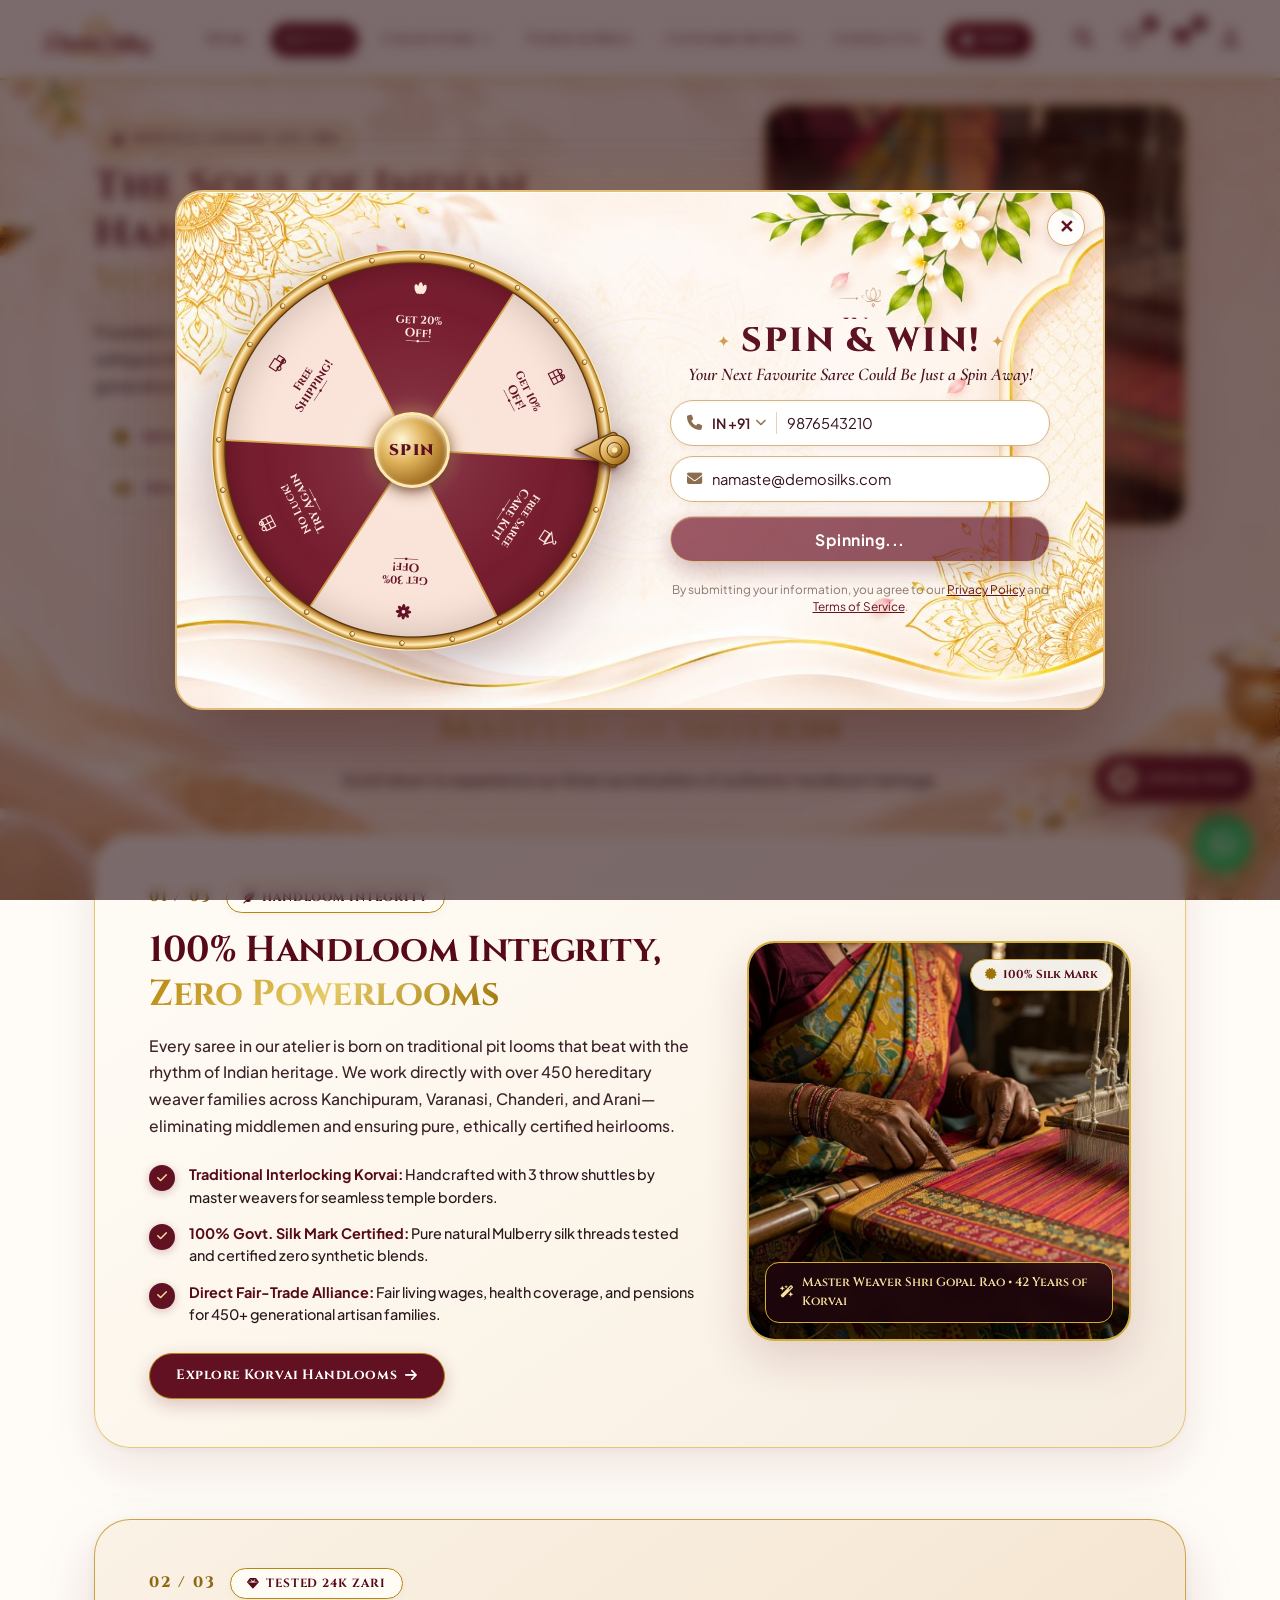
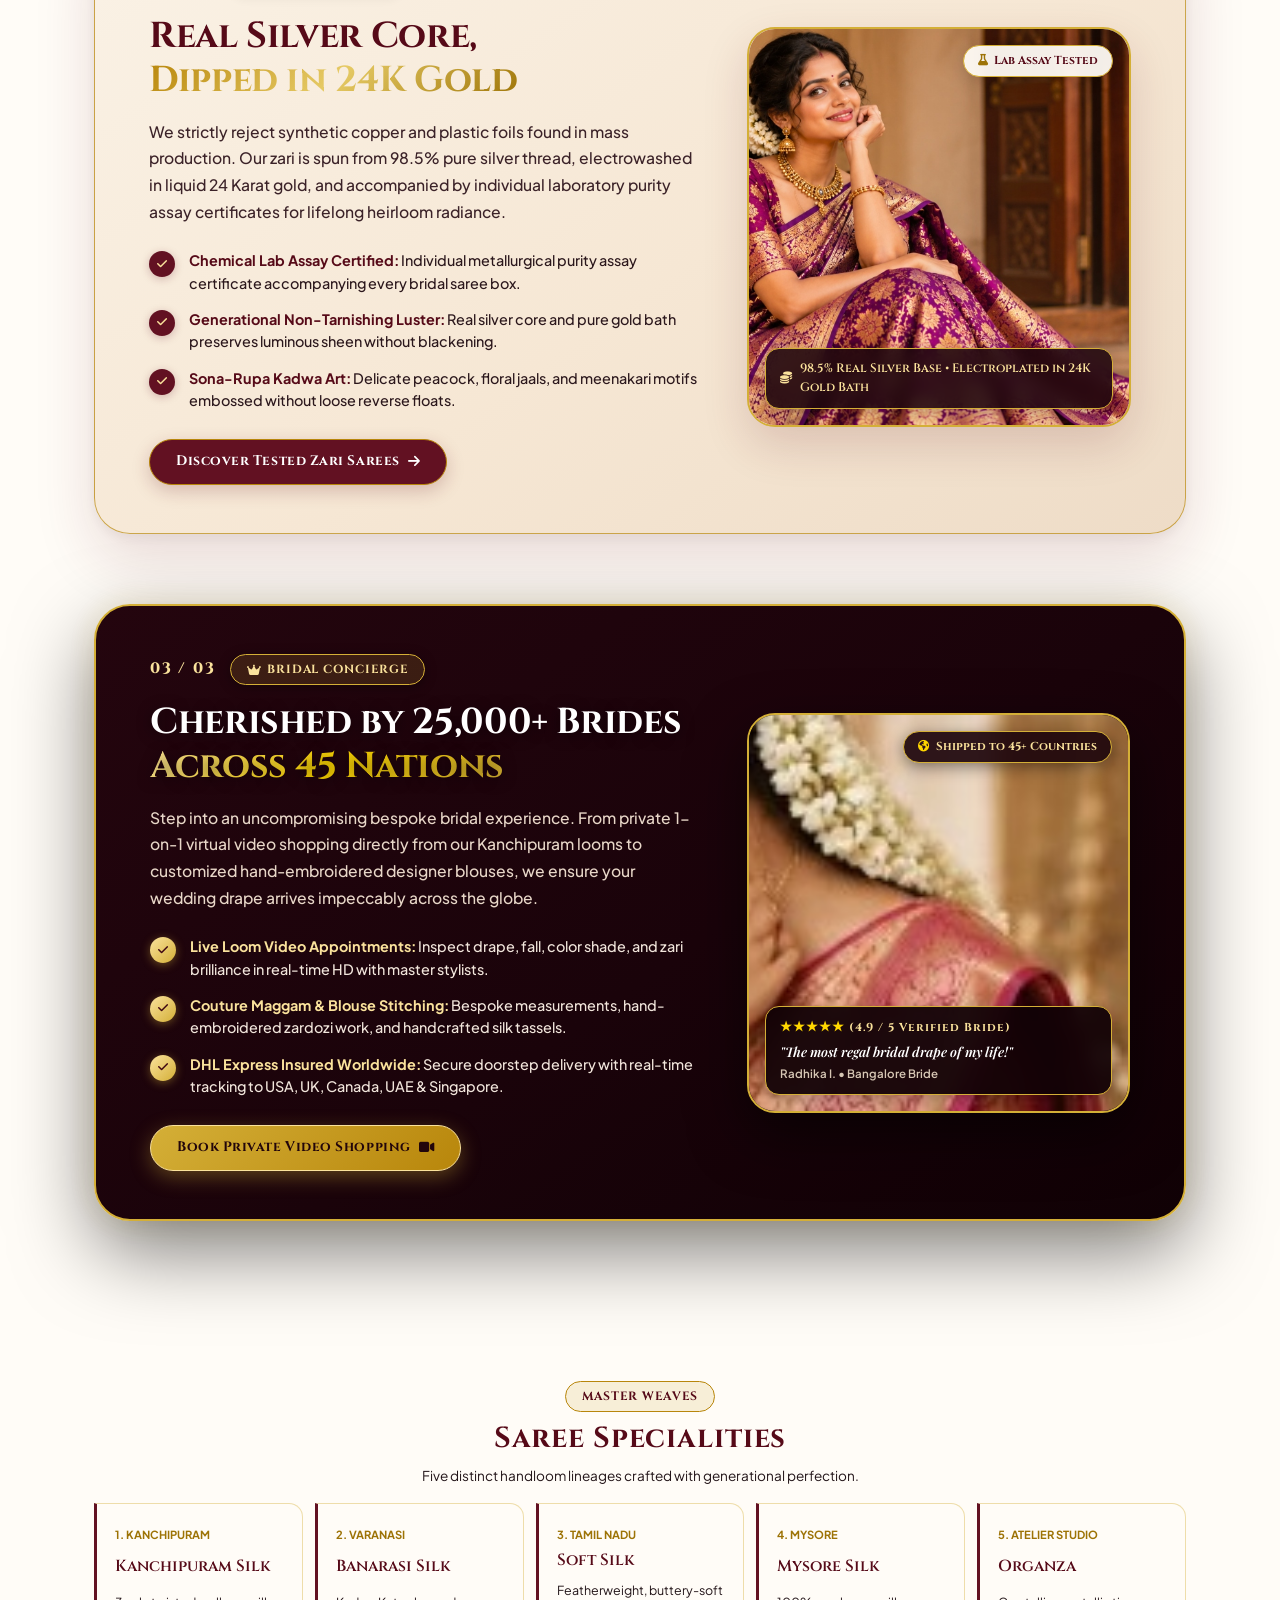
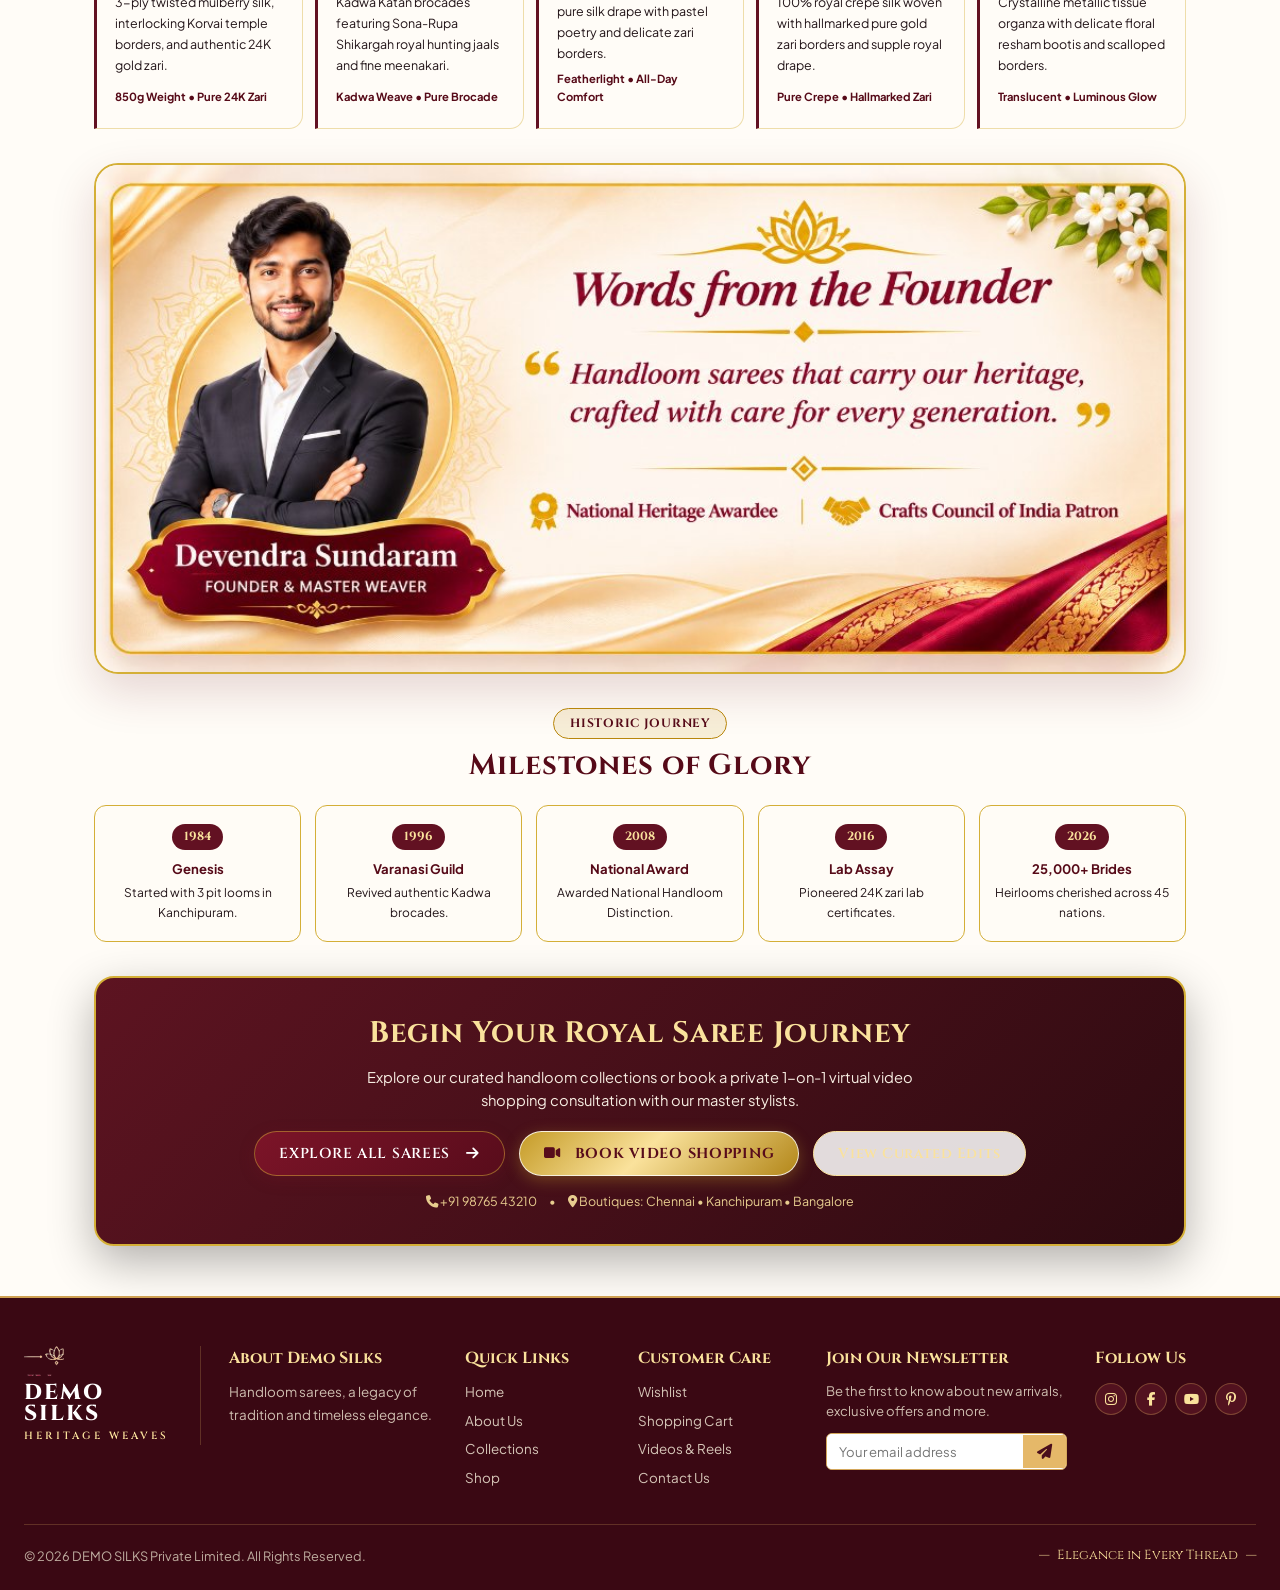
==== commit 5572f69f: "Revert full-page background change back to last background" ====
--- a/about.html
+++ b/about.html
@@ -205,7 +205,7 @@
     }
   </style>
 </head>
-<body style="background-image: url('assets/images/page-bg-luxury-hd.jpg'); background-size: cover; background-position: center top; background-repeat: no-repeat; background-attachment: fixed; background-color: #fffcf7; image-rendering: -webkit-optimize-contrast;">
+<body style="background-image: url('assets/images/bg-luxury.jpg'); background-size: cover; background-position: center center; background-repeat: no-repeat; background-attachment: fixed; background-color: #fffcf7;">
 
   <!-- ROYAL LUXURY FULL-WIDTH NAVIGATION BAR -->
     <!-- ROYAL LUXURY FULL-WIDTH NAVIGATION BAR -->
--- a/assets/css/style.css
+++ b/assets/css/style.css
@@ -52,13 +52,12 @@
   color: var(--color-text-dark);
   line-height: 1.6;
   background-color: #fffcf7;
-  /* Luxury Royal Mandala, Arch & Jasmine Floral Full-Page Background - 4K Ultra HD (Crystal Clear, No Blur) */
-  background-image: url('../images/page-bg-luxury-hd.jpg');
+  /* User-uploaded Luxury Royal Diya, Jasmine & Silk Zari Background - Full HD 16:9 */
+  background-image: url('../images/bg-luxury.jpg');
   background-size: cover;
-  background-position: center top;
+  background-position: center center;
   background-repeat: no-repeat;
   background-attachment: fixed;
-  image-rendering: -webkit-optimize-contrast;
   min-height: 100vh;
   display: flex;
   flex-direction: column;
--- a/assets/css/spin-wheel.css
+++ b/assets/css/spin-wheel.css
@@ -36,7 +36,7 @@
   height: 520px;
   max-height: 92vh;
   box-sizing: border-box;
-  background: linear-gradient(135deg, #fdf9f4 0%, #fbf3ea 45%, #f6e6da 100%);
+  background: url('../images/spin-win-luxury-bg.jpg') center center / cover no-repeat, linear-gradient(135deg, #fdf9f4 0%, #fbf3ea 45%, #f6e6da 100%);
   border-radius: 28px;
   border: 2px solid #e2be79;
   box-shadow: 
@@ -55,28 +55,9 @@
   opacity: 1;
 }
 
-/* Luxury Lotus Corner Background Art */
+/* Luxury Lotus Corner Background Art - integrated into luxury bg image */
 .spin-corner-art {
-  position: absolute;
-  pointer-events: none;
-  z-index: 1;
-  opacity: 0.85;
-}
-
-.spin-corner-br {
-  bottom: -10px;
-  right: -10px;
-  width: 240px;
-  max-height: 190px;
-  object-fit: contain;
-}
-
-.spin-corner-tl {
-  top: -15px;
-  left: -15px;
-  width: 140px;
-  opacity: 0.4;
-  transform: rotate(180deg);
+  display: none !important;
 }
 
 /* --- Close Button --- */
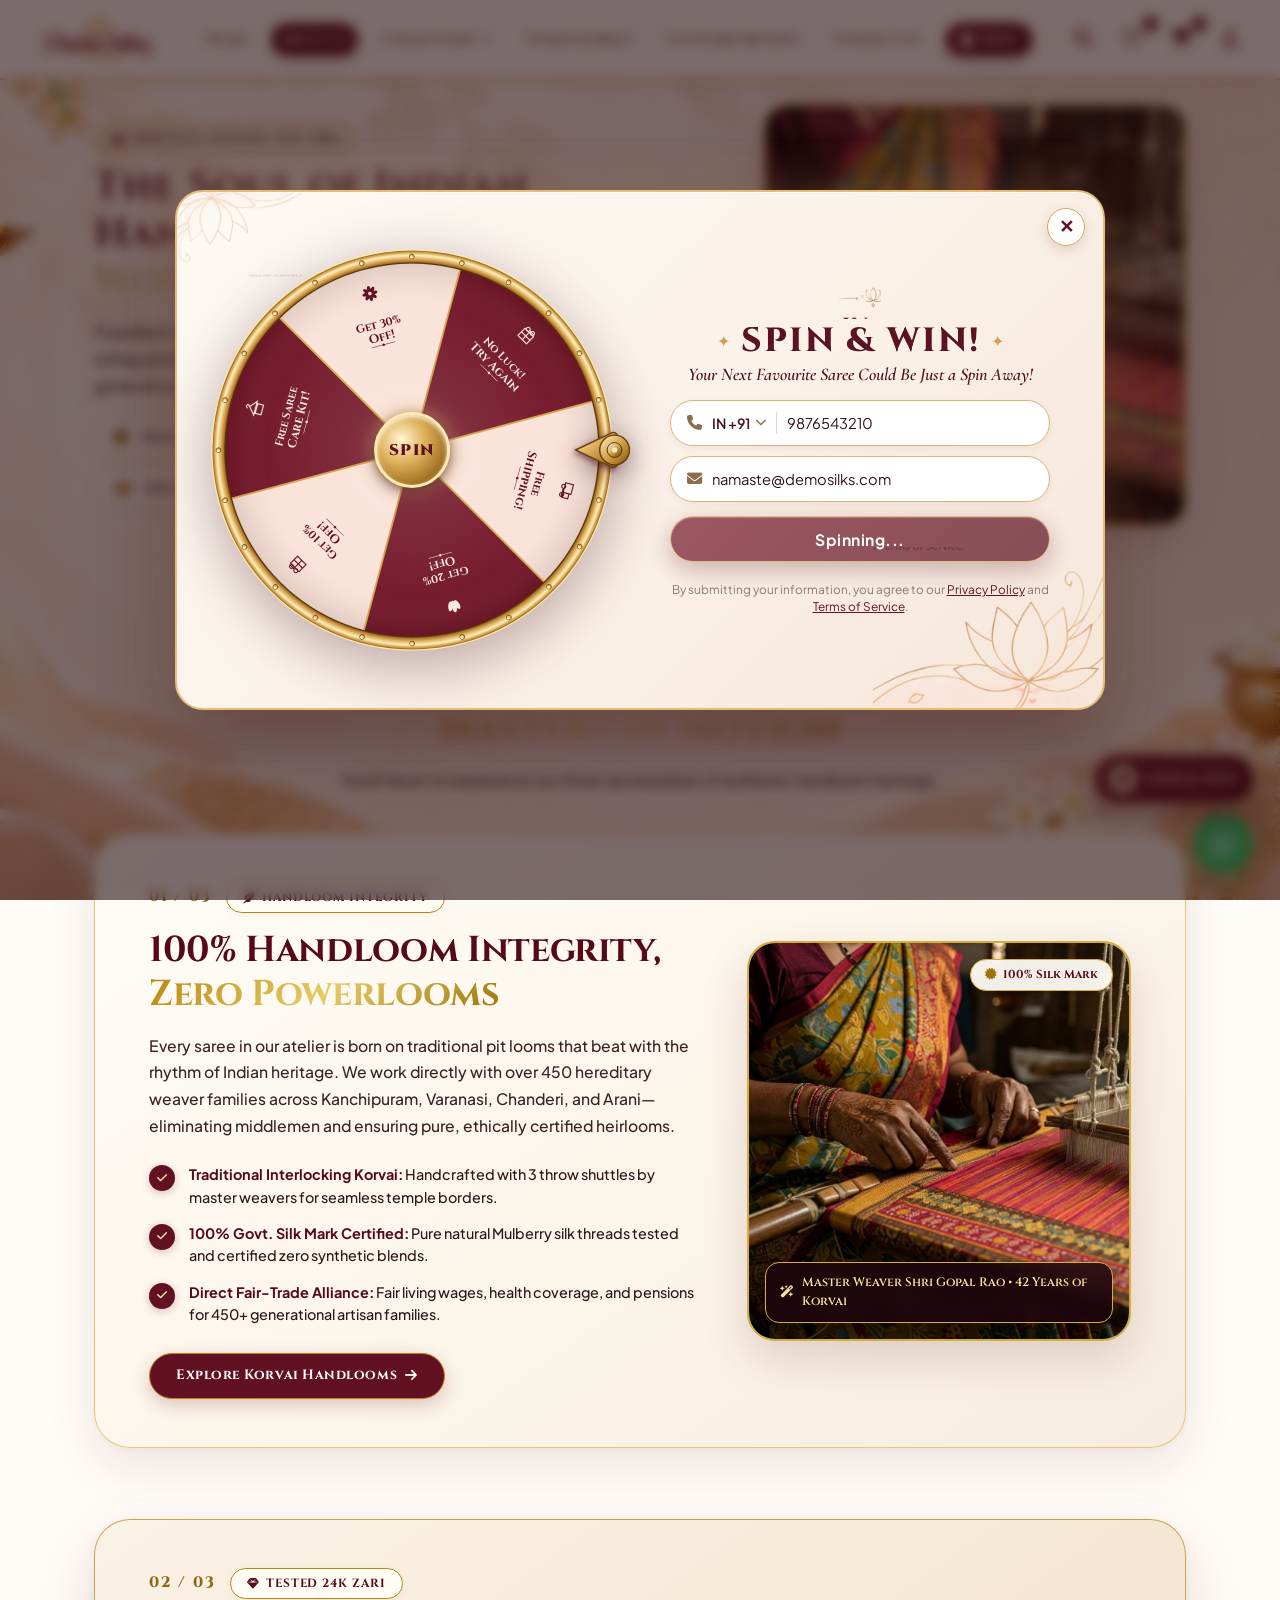
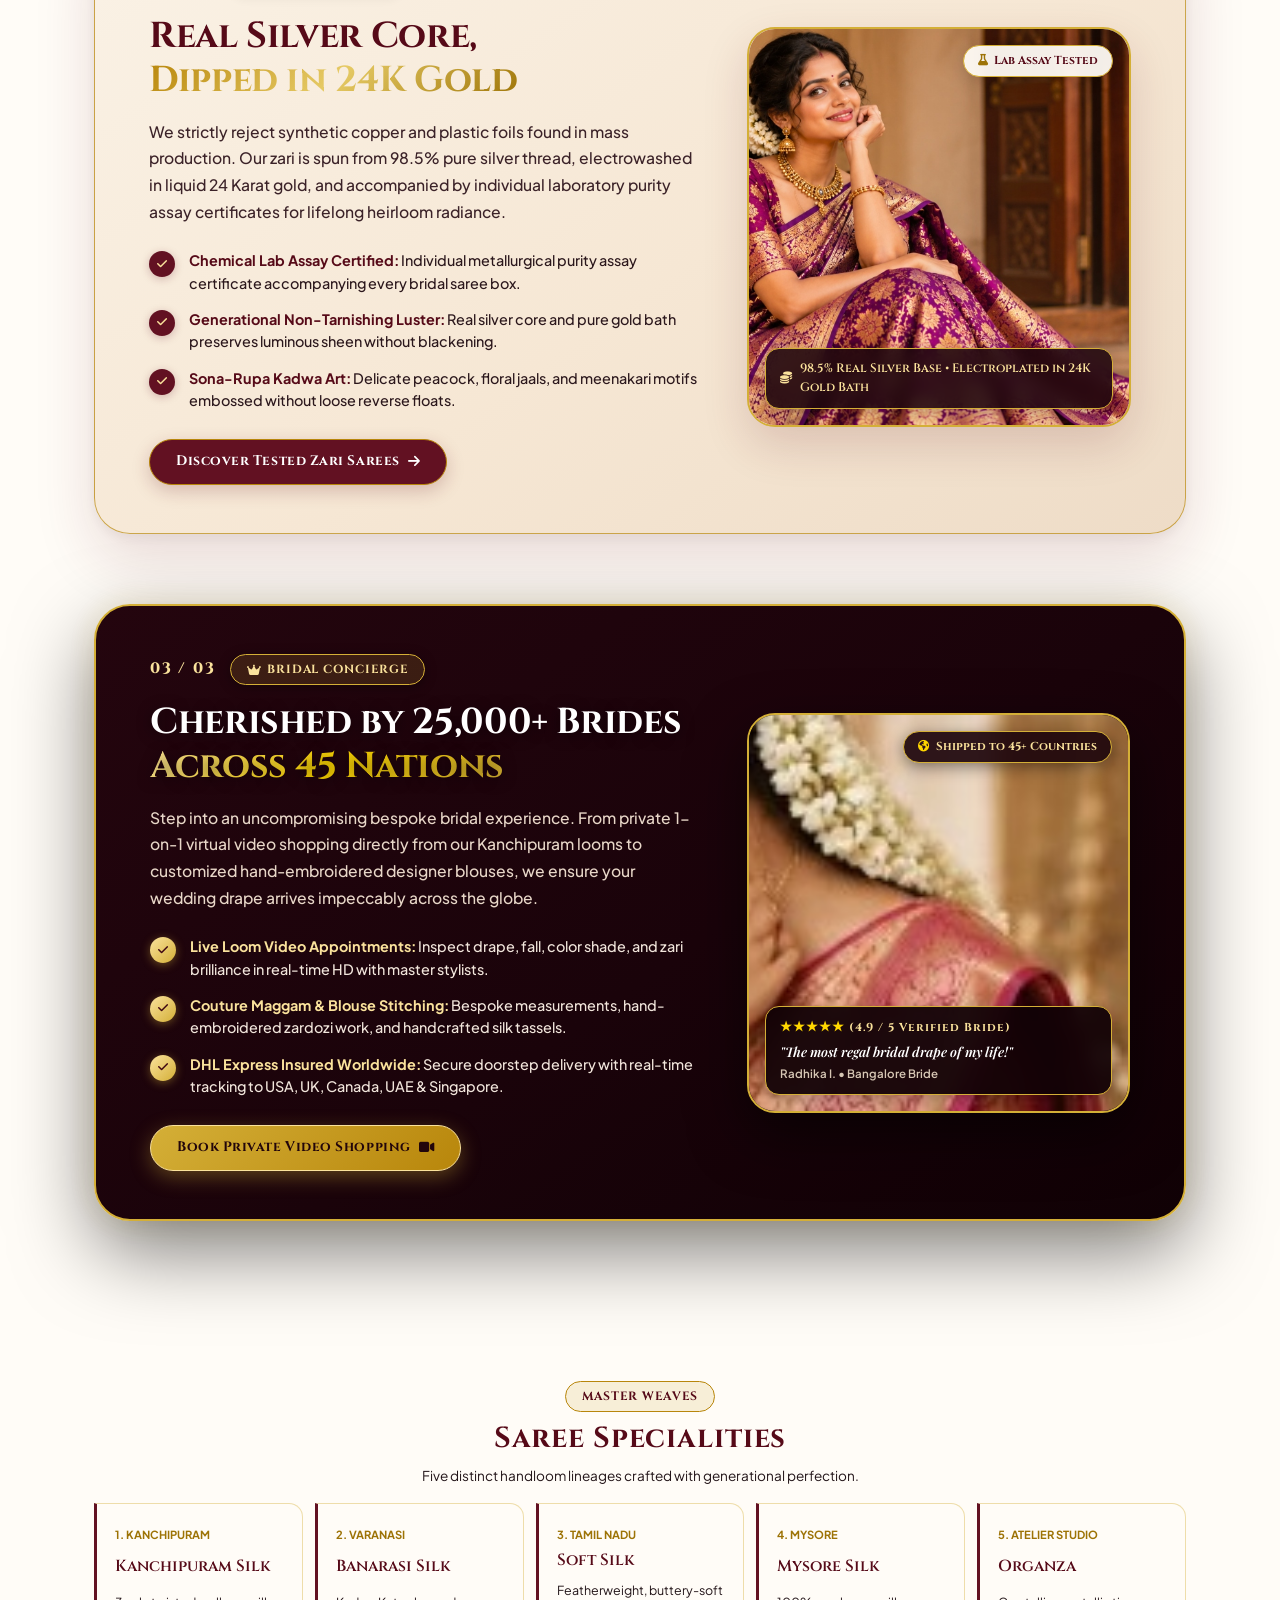
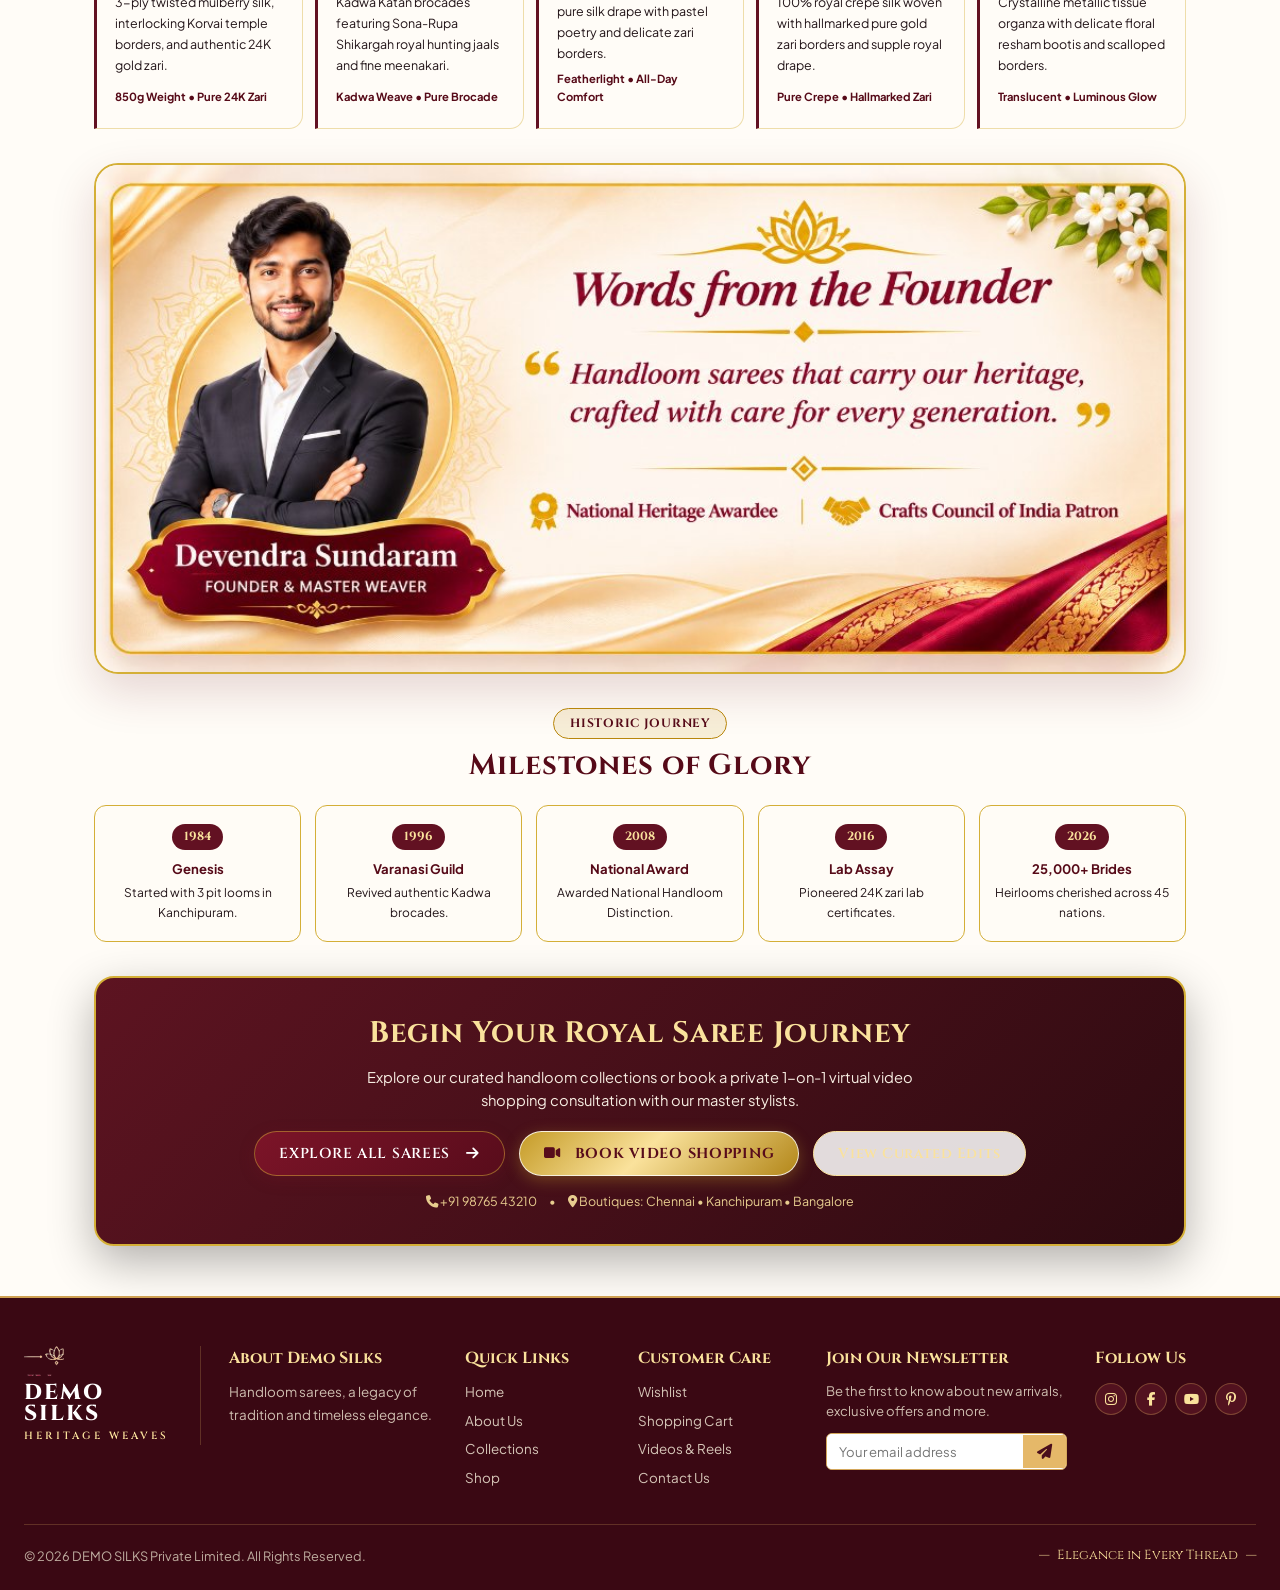
==== commit 2a83f3ae: "Comprehensive mobile responsiveness overhaul across all pages, navigation, and components" ====
--- a/about.html
+++ b/about.html
@@ -203,6 +203,46 @@
       text-align: center;
       box-shadow: 0 16px 45px rgba(0,0,0,0.3);
     }
+
+    .about-hero-split {
+      display: grid;
+      grid-template-columns: 1.2fr 0.8fr;
+      gap: 36px;
+      align-items: center;
+    }
+
+    .about-specimen-grid {
+      display: grid;
+      grid-template-columns: repeat(5, 1fr);
+      gap: 12px;
+    }
+
+    @media (max-width: 900px) {
+      .about-hero-split {
+        grid-template-columns: 1fr !important;
+        gap: 24px !important;
+      }
+      .about-specimen-grid {
+        grid-template-columns: repeat(2, 1fr) !important;
+        gap: 12px !important;
+      }
+      .milestone-track {
+        grid-template-columns: repeat(2, 1fr) !important;
+        gap: 12px !important;
+      }
+    }
+
+    @media (max-width: 540px) {
+      .about-specimen-grid {
+        grid-template-columns: 1fr !important;
+      }
+      .milestone-track {
+        grid-template-columns: 1fr !important;
+      }
+      .cta-royal-ribbon {
+        padding: 22px 14px !important;
+      }
+    }
   </style>
 </head>
 <body style="background-image: url('assets/images/bg-luxury.jpg'); background-size: cover; background-position: center center; background-repeat: no-repeat; background-attachment: fixed; background-color: #fffcf7;">
@@ -301,7 +341,7 @@
            1. HERO & BRAND INTRO: ASYMMETRICAL EDITORIAL SPLIT (NO BOX CARD)
            ========================================================================== -->
       <section style="margin-bottom: 34px;">
-        <div style="display: grid; grid-template-columns: 1.2fr 0.8fr; gap: 36px; align-items: center;">
+        <div class="about-hero-split">
           <div>
             <div class="royal-badge-pill" style="margin-bottom: 10px;">
               <i class="fa-solid fa-crown"></i> Heritage Atelier • Est. 1984
@@ -540,7 +580,7 @@
           <p class="c-espresso" style="font-size: 0.85rem; margin: 0;">Five distinct handloom lineages crafted with generational perfection.</p>
         </div>
 
-        <div style="display: grid; grid-template-columns: repeat(5, 1fr); gap: 12px;">
+        <div class="about-specimen-grid">
           
           <div class="specimen-col">
             <span style="font-size: 0.7rem; font-weight: 700; color: #9d7306; text-transform: uppercase;">1. Kanchipuram</span>
--- a/assets/css/style.css
+++ b/assets/css/style.css
@@ -45,6 +45,9 @@
 html {
   scroll-behavior: smooth;
   font-size: 16px;
+  overflow-x: hidden;
+  width: 100%;
+  max-width: 100vw;
 }
 
 body {
@@ -61,7 +64,10 @@
   min-height: 100vh;
   display: flex;
   flex-direction: column;
-  overflow-x: clip;
+  overflow-x: hidden;
+  width: 100%;
+  max-width: 100vw;
+  position: relative;
 }
 
 /* Typography Utilities */
@@ -1776,6 +1782,49 @@
 }
 
 /* ==========================================================================
+   EDGE-TO-EDGE 100vw FULL-WIDTH CONTACT US BANNER (Zero Gaps, Zero Cropping)
+   ========================================================================== */
+.contact-banner-fullbleed {
+  width: 100vw;
+  position: relative;
+  left: 50%;
+  right: 50%;
+  margin-left: -50vw;
+  margin-right: -50vw;
+  max-width: 100vw;
+  box-sizing: border-box;
+  height: 340px;
+  background-image: url('../images/contact-banner-exact.jpg?v=2');
+  background-repeat: no-repeat;
+  background-position: center center;
+  background-size: 100% 100%;
+  margin-top: 0;
+  margin-bottom: 44px;
+  padding: 0;
+  display: block;
+  border-top: 1px solid rgba(212, 167, 91, 0.35);
+  border-bottom: 1px solid rgba(212, 167, 91, 0.35);
+  box-shadow: 0 4px 20px rgba(58, 8, 19, 0.06);
+}
+
+@media (max-width: 991px) {
+  .contact-banner-fullbleed {
+    height: 290px;
+    background-size: 100% 100%;
+    margin-bottom: 32px;
+  }
+}
+
+@media (max-width: 600px) {
+  .contact-banner-fullbleed {
+    height: 230px;
+    background-size: 100% 100%;
+    background-position: center center;
+    margin-bottom: 24px;
+  }
+}
+
+/* ==========================================================================
    VNILA CONTACT SECTION & FOOTER (Matches Reference Image)
    ========================================================================== */
 .vnila-contact-hero-banner {
@@ -3250,3 +3299,809 @@
     max-width: 160px;
   }
 }
+
+/* ==========================================================================
+   COMPREHENSIVE MOBILE RESPONSIVE MASTER STYLES (Tablets, Mobiles, Foldables)
+   ========================================================================== */
+
+/* Containers & Base */
+@media (max-width: 768px) {
+  .container {
+    padding: 0 16px;
+  }
+
+  .section-header {
+    margin-bottom: 32px;
+  }
+
+  .section-title {
+    font-size: 1.85rem;
+  }
+
+  .section-desc {
+    font-size: 0.92rem;
+  }
+
+  /* Universal button touch sizing */
+  .btn-royal-primary,
+  .btn-royal-gold,
+  .btn-royal-outline {
+    padding: 10px 18px;
+    font-size: 0.85rem;
+    min-height: 44px;
+    display: inline-flex;
+    align-items: center;
+    justify-content: center;
+    text-align: center;
+  }
+}
+
+/* Header & Mobile Navigation */
+@media (max-width: 992px) {
+  .nav-fullwidth-container {
+    height: 66px;
+    padding: 0 14px;
+  }
+
+  .mobile-nav-drawer {
+    position: sticky;
+    top: 66px;
+    z-index: 2500;
+    max-height: calc(100vh - 66px);
+    overflow-y: auto;
+    -webkit-overflow-scrolling: touch;
+  }
+
+  .mobile-nav-list a {
+    min-height: 44px;
+    display: flex;
+    align-items: center;
+    font-size: 0.95rem;
+  }
+}
+
+@media (max-width: 480px) {
+  .nav-logo-img {
+    height: 38px;
+    max-width: 115px;
+  }
+
+  .royal-icon-btn {
+    width: 32px;
+    height: 32px;
+    font-size: 0.95rem;
+  }
+
+  .nav-actions-royal {
+    gap: 4px;
+  }
+
+  .mobile-menu-btn {
+    width: 34px;
+    height: 34px;
+    font-size: 1rem;
+  }
+}
+
+@media (max-width: 360px) {
+  .nav-actions-royal {
+    gap: 2px;
+  }
+
+  .nav-logo-img {
+    max-width: 95px;
+  }
+}
+
+/* Hero Section */
+@media (max-width: 768px) {
+  .hero-section {
+    padding: 32px 0 36px 0;
+  }
+
+  .hero-heading {
+    font-size: clamp(1.75rem, 6.8vw, 2.3rem);
+    line-height: 1.2;
+    margin-bottom: 16px;
+  }
+
+  .hero-subheading {
+    font-size: 0.92rem;
+    line-height: 1.6;
+    margin-bottom: 22px;
+  }
+
+  .hero-cta-group {
+    flex-direction: column;
+    gap: 10px;
+    margin-bottom: 24px;
+    width: 100%;
+  }
+
+  .hero-cta-group a {
+    width: 100%;
+    box-sizing: border-box;
+  }
+
+  .hero-badges-row {
+    flex-direction: column;
+    align-items: flex-start;
+    gap: 12px;
+    padding-top: 18px;
+  }
+
+  .hero-image-wrapper {
+    margin-top: 24px;
+  }
+
+  .hero-main-card img {
+    height: 320px;
+  }
+
+  .hero-floating-card {
+    position: static;
+    margin-top: 14px;
+    width: 100%;
+    box-sizing: border-box;
+    left: 0;
+    bottom: 0;
+  }
+}
+
+/* Homepage Brand Heritage / Assurance (#aboutSection) */
+.home-about-grid {
+  display: grid;
+  grid-template-columns: 1fr 1fr;
+  gap: 40px;
+  align-items: center;
+}
+
+.home-about-features {
+  display: grid;
+  grid-template-columns: 1fr 1fr;
+  gap: 16px;
+  margin-bottom: 24px;
+}
+
+@media (max-width: 992px) {
+  .home-about-card {
+    padding: 28px 20px !important;
+  }
+
+  .home-about-grid {
+    grid-template-columns: 1fr !important;
+    gap: 28px !important;
+  }
+
+  .home-about-grid img {
+    height: 280px !important;
+  }
+}
+
+@media (max-width: 576px) {
+  .home-about-card {
+    padding: 22px 14px !important;
+  }
+
+  .home-about-features {
+    grid-template-columns: 1fr !important;
+    gap: 12px !important;
+  }
+
+  .home-about-grid img {
+    height: 220px !important;
+  }
+}
+
+/* Divan Card Parallax Sliders Controls & Sizing */
+@media (max-width: 768px) {
+  .divan-slider-controls {
+    gap: 12px;
+    margin-bottom: 16px;
+  }
+
+  .divan-progress-rail {
+    max-width: 110px;
+  }
+
+  #newArrivalsGrid.divan-slider-track .saree-card {
+    flex: 0 0 250px !important;
+    width: 250px !important;
+  }
+
+  .collections-grid.divan-slider-track .collection-card {
+    flex: 0 0 260px !important;
+    width: 260px !important;
+    height: 360px !important;
+  }
+}
+
+@media (max-width: 480px) {
+  .divan-slider-controls {
+    justify-content: space-between;
+  }
+
+  .divan-mode-label {
+    display: none;
+  }
+
+  .divan-progress-rail {
+    display: none;
+  }
+
+  #newArrivalsGrid.divan-slider-track .saree-card {
+    flex: 0 0 230px !important;
+    width: 230px !important;
+  }
+
+  .collections-grid.divan-slider-track .collection-card {
+    flex: 0 0 240px !important;
+    width: 240px !important;
+    height: 340px !important;
+  }
+}
+
+/* Client Diaries / Reviews on Homepage & Reviews Page */
+.home-reviews-grid {
+  display: grid;
+  grid-template-columns: repeat(auto-fill, minmax(300px, 1fr));
+  gap: 24px;
+}
+
+@media (max-width: 600px) {
+  .home-reviews-grid {
+    grid-template-columns: 1fr !important;
+    gap: 16px !important;
+  }
+}
+
+/* Reviews Page Specific */
+.reviews-overview-grid {
+  display: grid;
+  grid-template-columns: 280px 1fr 220px;
+  gap: 40px;
+  align-items: center;
+}
+
+.reviews-score-box {
+  text-align: center;
+  border-right: 1px solid var(--color-gold-border);
+  padding-right: 20px;
+}
+
+.reviews-page-grid {
+  display: grid;
+  grid-template-columns: repeat(auto-fill, minmax(320px, 1fr));
+  gap: 28px;
+  margin-bottom: 60px;
+}
+
+.review-form-row {
+  display: grid;
+  grid-template-columns: 1fr 1fr;
+  gap: 14px;
+  margin-bottom: 14px;
+}
+
+@media (max-width: 900px) {
+  .reviews-overview-card {
+    padding: 28px 18px !important;
+  }
+
+  .reviews-overview-grid {
+    grid-template-columns: 1fr !important;
+    gap: 24px !important;
+  }
+
+  .reviews-score-box {
+    border-right: none !important;
+    border-bottom: 1px solid var(--color-gold-border);
+    padding-right: 0 !important;
+    padding-bottom: 18px !important;
+  }
+}
+
+@media (max-width: 600px) {
+  .reviews-page-grid {
+    grid-template-columns: 1fr !important;
+    gap: 16px !important;
+  }
+
+  .review-form-row {
+    grid-template-columns: 1fr !important;
+  }
+}
+
+/* Reels & Videos */
+@media (max-width: 768px) {
+  .reels-grid {
+    grid-template-columns: repeat(auto-fill, minmax(240px, 1fr));
+    gap: 18px;
+    margin-bottom: 40px;
+  }
+}
+
+@media (max-width: 500px) {
+  .reels-grid {
+    grid-template-columns: 1fr;
+    gap: 16px;
+  }
+}
+
+/* Drape Estimator on videos.html */
+.drape-estimator-grid {
+  display: grid;
+  grid-template-columns: 1fr 1fr;
+  gap: 36px;
+  align-items: start;
+}
+
+.drape-results-grid {
+  display: grid;
+  grid-template-columns: 1fr 1fr;
+  gap: 14px;
+  margin-bottom: 18px;
+}
+
+.documentary-spotlight-grid {
+  display: grid;
+  grid-template-columns: 1.1fr 0.9fr;
+  gap: 40px;
+  align-items: center;
+}
+
+@media (max-width: 992px) {
+  .drape-estimator-grid {
+    grid-template-columns: 1fr !important;
+    gap: 24px !important;
+  }
+
+  .documentary-spotlight-card {
+    padding: 28px 18px !important;
+  }
+
+  .documentary-spotlight-grid {
+    grid-template-columns: 1fr !important;
+    gap: 24px !important;
+  }
+}
+
+@media (max-width: 540px) {
+  .drape-results-grid {
+    grid-template-columns: 1fr !important;
+    gap: 10px !important;
+  }
+
+  .documentary-spotlight-grid div[style*="display:flex"] {
+    flex-direction: column;
+    gap: 10px;
+  }
+
+  .documentary-spotlight-grid .btn-royal-primary,
+  .documentary-spotlight-grid .btn-royal-outline {
+    width: 100%;
+  }
+}
+
+/* Shop Page Layout & Mobile Filters */
+.mobile-filter-bar {
+  display: none;
+  margin-bottom: 20px;
+  gap: 12px;
+}
+
+.btn-mobile-filter-toggle {
+  flex: 1;
+  background: #fffcf7;
+  border: 1.5px solid var(--color-gold);
+  border-radius: 10px;
+  padding: 10px 16px;
+  font-family: var(--font-royal);
+  font-size: 0.88rem;
+  font-weight: 700;
+  color: var(--color-maroon-dark);
+  cursor: pointer;
+  display: flex;
+  align-items: center;
+  justify-content: center;
+  gap: 8px;
+  box-shadow: 0 4px 12px rgba(98, 17, 34, 0.06);
+}
+
+.sort-select-mobile {
+  padding: 10px 12px;
+  border-radius: 10px;
+  border: 1.5px solid var(--color-gold);
+  background: #fffcf7;
+  color: var(--color-maroon-dark);
+  font-family: var(--font-sans);
+  font-size: 0.84rem;
+  font-weight: 600;
+  outline: none;
+}
+
+@media (max-width: 992px) {
+  .mobile-filter-bar {
+    display: flex;
+  }
+
+  .filter-sidebar {
+    display: none;
+    margin-bottom: 24px;
+    animation: mobileNavFade 0.25s ease-out;
+  }
+
+  .filter-sidebar.mobile-open {
+    display: block !important;
+  }
+
+  .shop-toolbar {
+    margin-bottom: 16px;
+  }
+}
+
+@media (max-width: 600px) {
+  .products-grid {
+    grid-template-columns: repeat(auto-fill, minmax(260px, 1fr));
+    gap: 16px;
+  }
+}
+
+/* Product Details Page Responsive Overhaul */
+.product-info-card {
+  padding: 32px;
+}
+
+.p-price-row {
+  display: flex;
+  align-items: baseline;
+  gap: 14px;
+  margin-bottom: 20px;
+  border-bottom: 1px solid var(--color-gold-border);
+  padding-bottom: 18px;
+  flex-wrap: wrap;
+}
+
+.p-highlights-grid {
+  background: rgba(197, 155, 39, 0.08);
+  border: 1px solid var(--color-gold-border);
+  border-radius: 12px;
+  padding: 16px;
+  margin-bottom: 20px;
+  display: grid;
+  grid-template-columns: 1fr 1fr;
+  gap: 12px;
+  font-size: 0.88rem;
+}
+
+.p-action-row {
+  display: flex;
+  align-items: center;
+  gap: 16px;
+  margin-bottom: 24px;
+}
+
+.p-enquiry-row {
+  display: grid;
+  grid-template-columns: 1fr 1fr;
+  gap: 12px;
+  margin-bottom: 24px;
+}
+
+.p-trust-badges {
+  border-top: 1px solid var(--color-gold-border);
+  padding-top: 18px;
+  display: flex;
+  justify-content: space-between;
+  font-size: 0.78rem;
+  color: var(--color-text-muted);
+}
+
+.delivery-tab-grid {
+  display: grid;
+  grid-template-columns: 1fr 1fr;
+  gap: 24px;
+  color: var(--color-text-muted);
+  font-size: 0.95rem;
+  line-height: 1.7;
+}
+
+@media (max-width: 768px) {
+  .product-info-card {
+    padding: 22px 16px !important;
+  }
+
+  #pTitle {
+    font-size: 1.5rem !important;
+  }
+
+  .p-action-row {
+    flex-direction: column;
+    align-items: stretch;
+    gap: 12px;
+  }
+
+  .p-action-row .qty-control,
+  .p-action-row div[style*="border-radius:30px"] {
+    align-self: center;
+  }
+
+  .p-action-row #btnAddToCartMain {
+    width: 100%;
+    min-height: 48px;
+    font-size: 0.92rem;
+  }
+
+  .p-action-row #btnWishlistMain {
+    position: absolute;
+    top: 16px;
+    right: 16px;
+  }
+
+  .p-enquiry-row {
+    grid-template-columns: 1fr !important;
+    gap: 10px !important;
+  }
+
+  .p-trust-badges {
+    flex-direction: column;
+    gap: 8px;
+  }
+
+  .product-specs-tabs-header {
+    display: flex;
+    overflow-x: auto;
+    white-space: nowrap;
+    -webkit-overflow-scrolling: touch;
+    scrollbar-width: none;
+    padding-bottom: 8px;
+    gap: 8px;
+  }
+
+  .product-specs-tabs-header::-webkit-scrollbar {
+    display: none;
+  }
+
+  .product-spec-tab-btn {
+    flex-shrink: 0;
+    padding: 8px 14px;
+    font-size: 0.82rem;
+  }
+
+  .delivery-tab-grid {
+    grid-template-columns: 1fr !important;
+  }
+
+  .product-specs-table {
+    display: block;
+    width: 100%;
+    overflow-x: auto;
+    -webkit-overflow-scrolling: touch;
+  }
+}
+
+@media (max-width: 480px) {
+  .p-highlights-grid {
+    grid-template-columns: 1fr !important;
+    gap: 8px !important;
+  }
+}
+
+/* Cart Page Responsive */
+.cart-summary-card {
+  padding: 32px;
+}
+
+.checkout-form-row {
+  display: grid;
+  grid-template-columns: 1fr 1fr;
+  gap: 14px;
+  margin-bottom: 14px;
+}
+
+@media (max-width: 992px) {
+  .cart-summary-card {
+    position: static !important;
+    top: auto !important;
+    margin-top: 24px;
+    padding: 24px 18px !important;
+  }
+}
+
+@media (max-width: 600px) {
+  .cart-layout .royal-card {
+    padding: 20px 14px !important;
+  }
+
+  .cart-item-row {
+    grid-template-columns: 75px 1fr !important;
+    gap: 14px !important;
+    position: relative;
+    padding: 16px 0 !important;
+  }
+
+  .cart-item-thumb {
+    width: 75px !important;
+    height: 95px !important;
+  }
+
+  .cart-item-row > div:last-child {
+    grid-column: 1 / -1;
+    flex-direction: row !important;
+    justify-content: space-between !important;
+    align-items: center !important;
+    padding-top: 8px;
+    border-top: 1px dashed rgba(197, 155, 39, 0.25);
+  }
+
+  .checkout-form-row {
+    grid-template-columns: 1fr !important;
+  }
+
+  .modal-content {
+    padding: 20px 14px !important;
+    border-radius: 16px !important;
+  }
+}
+
+/* Wishlist Page Responsive */
+.wishlist-actions-bar {
+  display: flex;
+  justify-content: space-between;
+  align-items: center;
+  background: rgba(255, 255, 255, 0.92);
+  border: 1px solid var(--color-gold-border);
+  border-radius: 12px;
+  padding: 12px 24px;
+  margin-bottom: 28px;
+}
+
+.wishlist-actions-btns {
+  display: flex;
+  gap: 12px;
+}
+
+@media (max-width: 768px) {
+  .wishlist-actions-bar {
+    flex-direction: column !important;
+    align-items: stretch !important;
+    gap: 12px !important;
+    padding: 16px !important;
+  }
+
+  .wishlist-actions-btns {
+    flex-direction: column !important;
+    width: 100% !important;
+    gap: 8px !important;
+  }
+
+  .wishlist-actions-btns button {
+    width: 100% !important;
+  }
+}
+
+/* Collections Page Responsive */
+.collections-page-grid {
+  display: grid;
+  grid-template-columns: repeat(auto-fill, minmax(320px, 1fr));
+  gap: 32px;
+}
+
+.palette-selectors-grid {
+  display: grid;
+  grid-template-columns: 1fr 1fr;
+  gap: 20px;
+  max-width: 760px;
+  margin: 0 auto 24px auto;
+}
+
+.trousseau-split-grid {
+  display: grid;
+  grid-template-columns: 1fr 1fr;
+  gap: 40px;
+  align-items: center;
+}
+
+.trousseau-images-grid {
+  display: grid;
+  grid-template-columns: 1fr 1fr;
+  gap: 14px;
+}
+
+@media (max-width: 992px) {
+  .trousseau-split-grid {
+    grid-template-columns: 1fr !important;
+    gap: 28px !important;
+  }
+}
+
+@media (max-width: 768px) {
+  .collections-page-grid {
+    grid-template-columns: 1fr !important;
+    gap: 20px !important;
+  }
+
+  .palette-selectors-grid {
+    grid-template-columns: 1fr !important;
+    gap: 12px !important;
+  }
+}
+
+@media (max-width: 480px) {
+  .trousseau-images-grid {
+    grid-template-columns: 1fr 1fr !important;
+    gap: 8px !important;
+  }
+
+  .trousseau-images-grid img {
+    height: 140px !important;
+  }
+}
+
+/* Contact Page Responsive */
+.contact-page-layout {
+  display: grid;
+  grid-template-columns: 1fr 1.2fr;
+  gap: 40px;
+  margin-bottom: 60px;
+}
+
+.contact-form-row {
+  display: grid;
+  grid-template-columns: 1fr 1fr;
+  gap: 16px;
+  margin-bottom: 16px;
+}
+
+@media (max-width: 992px) {
+  .contact-page-layout {
+    grid-template-columns: 1fr !important;
+    gap: 32px !important;
+  }
+}
+
+@media (max-width: 600px) {
+  .contact-form-row {
+    grid-template-columns: 1fr !important;
+  }
+
+  .contact-page-layout .royal-card {
+    padding: 22px 16px !important;
+  }
+}
+
+/* Footer Responsive Overhaul */
+@media (max-width: 768px) {
+  .vnila-footer-grid > div:first-child,
+  .vnila-footer-brand-col {
+    padding-right: 0 !important;
+    border-right: none !important;
+    border-bottom: 1px solid rgba(212, 167, 91, 0.25) !important;
+    padding-bottom: 18px !important;
+    width: 100% !important;
+  }
+
+  .vnila-site-footer {
+    padding: 36px 0 20px !important;
+  }
+}
+
+/* Floating WhatsApp & Spin to Win Non-Overlapping */
+@media (max-width: 768px) {
+  .floating-wa-btn {
+    bottom: 20px !important;
+    right: 18px !important;
+    width: 48px !important;
+    height: 48px !important;
+    font-size: 1.45rem !important;
+    z-index: 1500 !important;
+  }
+
+  .spin-floating-trigger {
+    bottom: 78px !important;
+    right: 18px !important;
+    padding: 7px 12px 7px 8px !important;
+    font-size: 0.76rem !important;
+    z-index: 1500 !important;
+  }
+}
--- a/assets/css/spin-wheel.css
+++ b/assets/css/spin-wheel.css
@@ -36,7 +36,7 @@
   height: 520px;
   max-height: 92vh;
   box-sizing: border-box;
-  background: url('../images/spin-win-luxury-bg.jpg') center center / cover no-repeat, linear-gradient(135deg, #fdf9f4 0%, #fbf3ea 45%, #f6e6da 100%);
+  background: linear-gradient(135deg, #fdf9f4 0%, #fbf3ea 45%, #f6e6da 100%);
   border-radius: 28px;
   border: 2px solid #e2be79;
   box-shadow: 
@@ -55,9 +55,28 @@
   opacity: 1;
 }
 
-/* Luxury Lotus Corner Background Art - integrated into luxury bg image */
+/* Luxury Lotus Corner Background Art */
 .spin-corner-art {
-  display: none !important;
+  position: absolute;
+  pointer-events: none;
+  z-index: 1;
+  opacity: 0.85;
+}
+
+.spin-corner-br {
+  bottom: -10px;
+  right: -10px;
+  width: 240px;
+  max-height: 190px;
+  object-fit: contain;
+}
+
+.spin-corner-tl {
+  top: -15px;
+  left: -15px;
+  width: 140px;
+  opacity: 0.4;
+  transform: rotate(180deg);
 }
 
 /* --- Close Button --- */
@@ -813,3 +832,39 @@
   }
 }
 
+@media (max-width: 480px) {
+  .spin-popup-card {
+    width: 95vw;
+    max-height: 94vh;
+  }
+
+  .spin-wheel-stage {
+    width: min(270px, 78vw);
+    height: min(270px, 78vw);
+    margin: 0 auto;
+  }
+
+  #spinCanvas {
+    width: min(260px, 76vw);
+    height: min(260px, 76vw);
+  }
+
+  .spin-form-col {
+    padding: 10px 16px 24px;
+  }
+
+  .spin-title {
+    font-size: 1.45rem;
+  }
+
+  .spin-subtitle {
+    font-size: 0.92rem;
+    margin-bottom: 14px;
+  }
+
+  .spin-floating-trigger {
+    bottom: 78px !important;
+    right: 16px !important;
+  }
+}
+
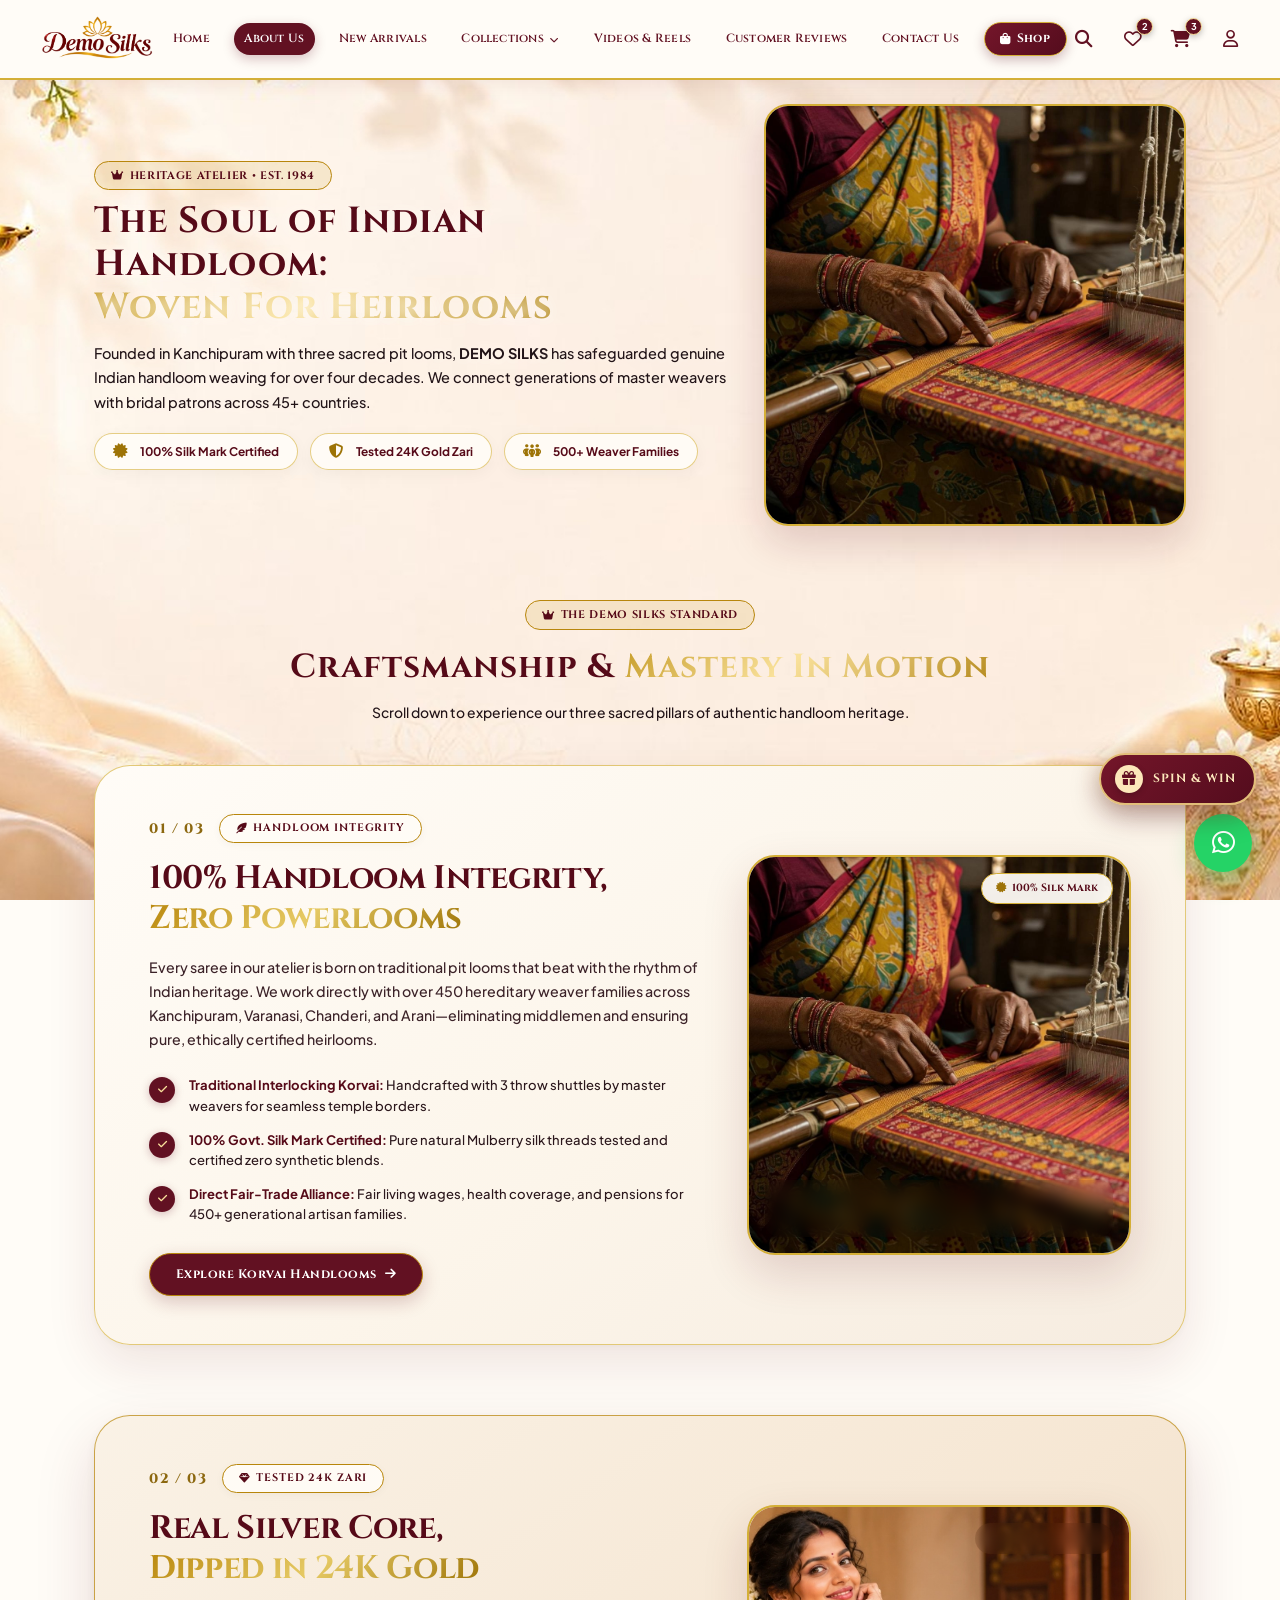
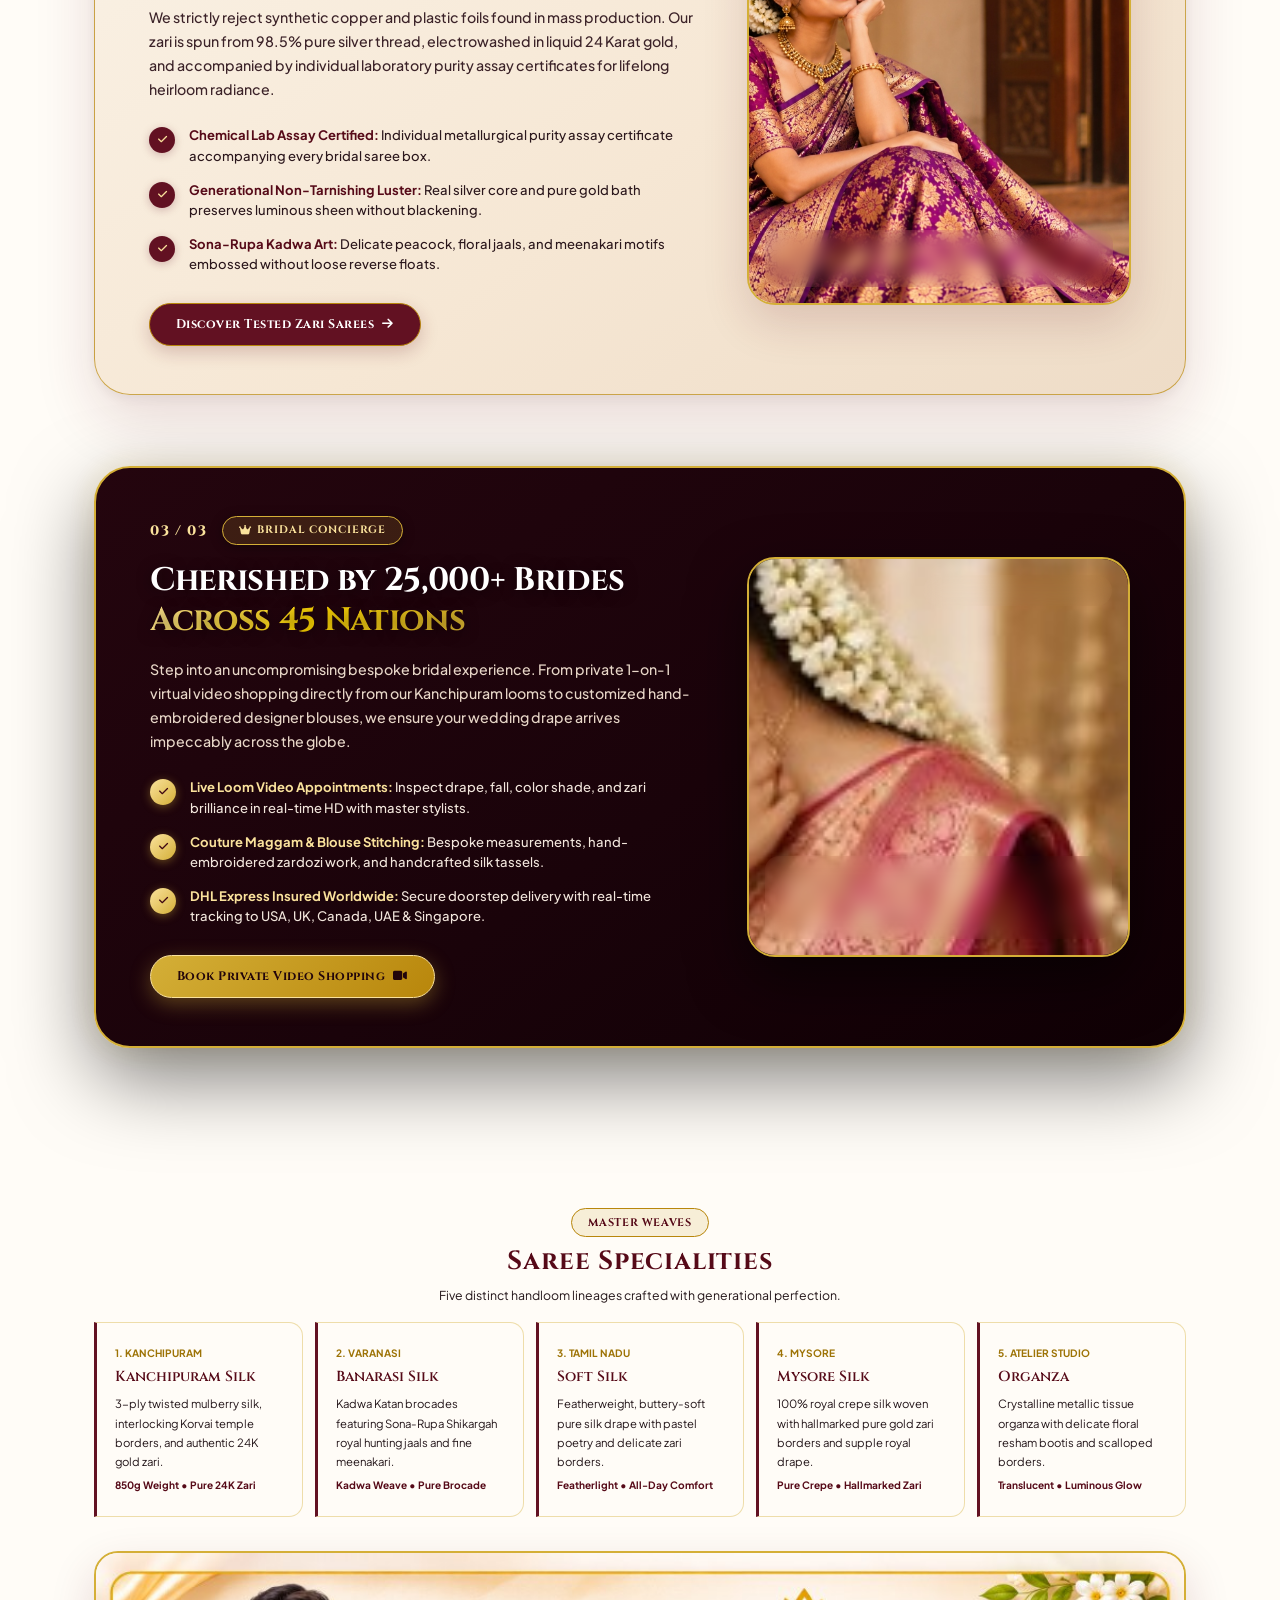
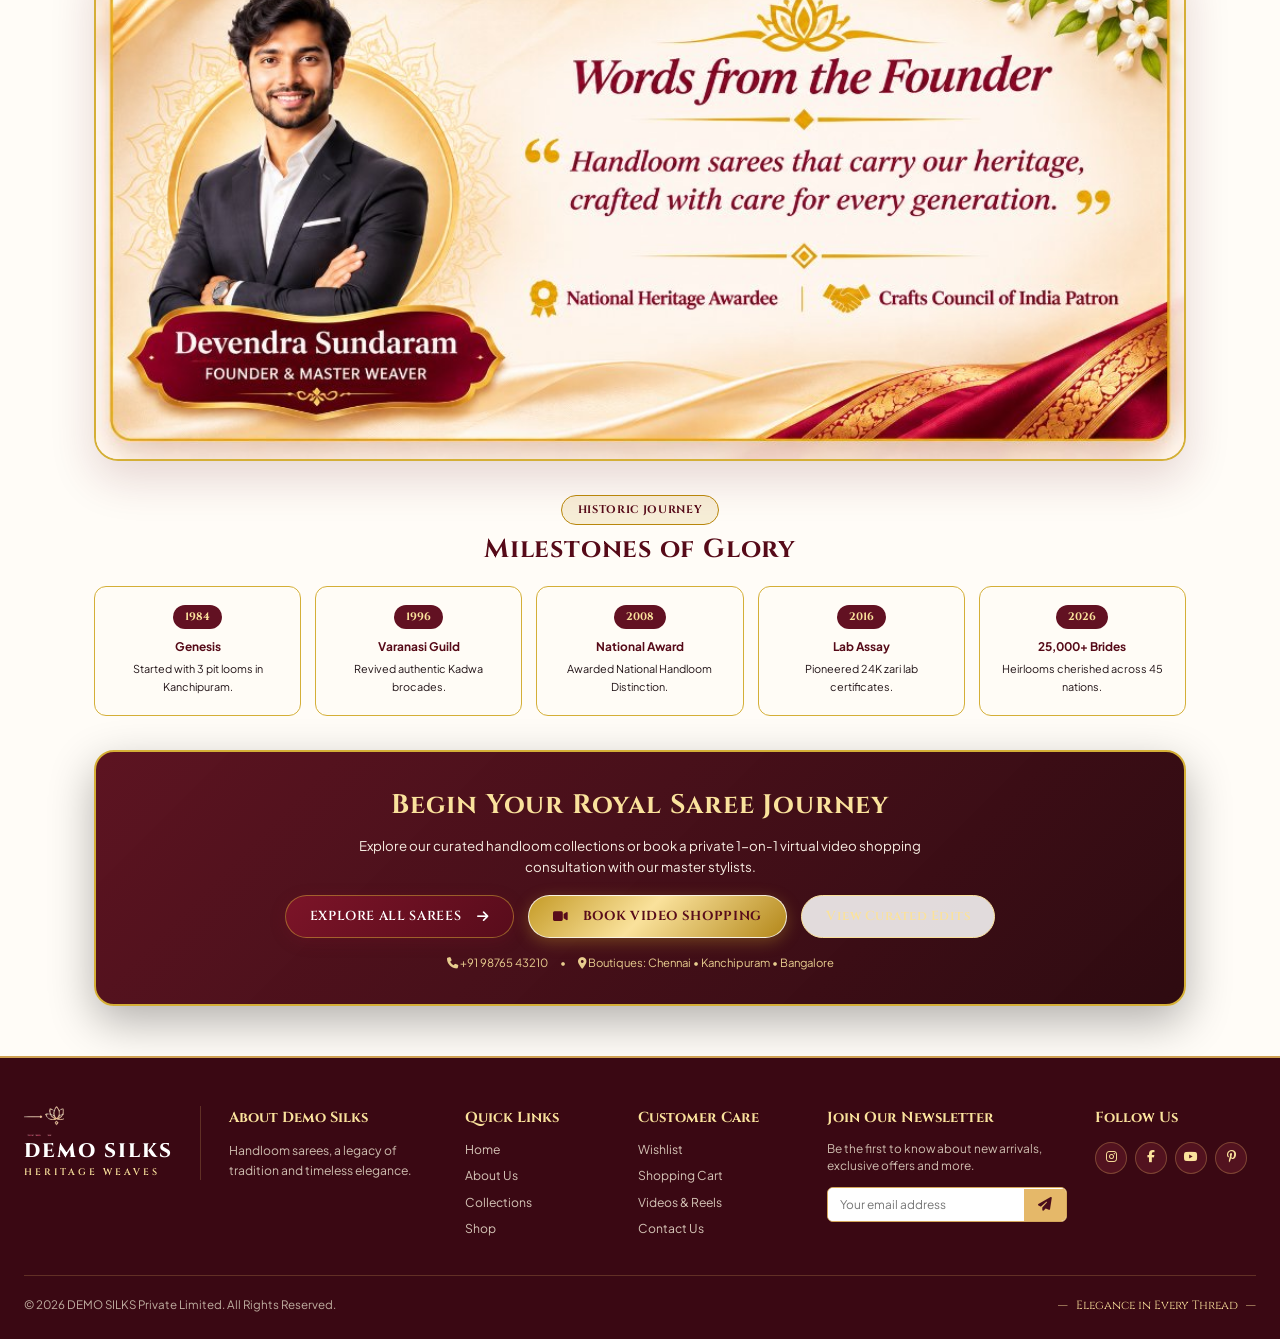
==== commit d61d4920: "Add dedicated New Arrivals page and format New Arrivals section as a standalone single-viewport stag" ====
--- a/about.html
+++ b/about.html
@@ -265,6 +265,9 @@
           <li class="nav-item-royal">
             <a href="about.html" class="nav-link-royal active-pill">About Us</a>
           </li>
+          <li class="nav-item-royal">
+            <a href="new-arrivals.html" class="nav-link-royal">New Arrivals</a>
+          </li>
           <li class="nav-item-royal has-dropdown">
             <a href="collections.html" class="nav-link-royal">Collections <i class="fa-solid fa-chevron-down nav-chevron"></i></a>
             <div class="nav-dropdown">
--- a/assets/css/style.css
+++ b/assets/css/style.css
@@ -44,10 +44,22 @@
 
 html {
   scroll-behavior: smooth;
-  font-size: 16px;
-  overflow-x: hidden;
+  font-size: 15px;
   width: 100%;
-  max-width: 100vw;
+  max-width: 100%;
+  box-sizing: border-box;
+}
+
+@media (max-width: 1440px) {
+  html {
+    font-size: 14.5px;
+  }
+}
+
+@media (max-width: 1200px) {
+  html {
+    font-size: 14px;
+  }
 }
 
 body {
@@ -64,10 +76,11 @@
   min-height: 100vh;
   display: flex;
   flex-direction: column;
-  overflow-x: hidden;
+  overflow-x: clip;
   width: 100%;
-  max-width: 100vw;
+  max-width: 100%;
   position: relative;
+  box-sizing: border-box;
 }
 
 /* Typography Utilities */
@@ -237,15 +250,29 @@
    ROYAL LUXURY FULL-WIDTH NAVIGATION BAR (100% WIDTH, SINGLE HORIZONTAL ROW)
    ========================================================================== */
 .main-header {
+  position: -webkit-sticky;
   position: sticky;
   top: 0;
-  z-index: 1000;
+  z-index: 1200;
   background: #fffcf7;
   width: 100%;
   max-width: 100% !important;
   box-sizing: border-box;
-  box-shadow: 0 4px 18px rgba(98, 17, 34, 0.06);
+  box-shadow: 0 4px 18px rgba(98, 17, 34, 0.08);
   border-bottom: 2px solid #d4af37;
+  transition: box-shadow 0.25s ease;
+}
+
+/* Sticky Pinned State: guarantees navbar stays pinned at top while moving to next next stages */
+.main-header.nav-sticky-pinned {
+  position: fixed !important;
+  top: 0 !important;
+  left: 0 !important;
+  right: 0 !important;
+  width: 100% !important;
+  max-width: 100% !important;
+  z-index: 1200 !important;
+  box-shadow: 0 6px 22px rgba(98, 17, 34, 0.12) !important;
 }
 
 /* Full Width Flexbox Container */
@@ -544,8 +571,8 @@
 
 .royal-icon-btn .badge-pill {
   position: absolute;
-  top: -6px;
-  right: -9px;
+  top: -3px;
+  right: -3px;
   background: #621122;
   color: #ffffff;
   font-size: 0.65rem;
@@ -559,6 +586,7 @@
   padding: 0 4px;
   box-shadow: 0 2px 6px rgba(0, 0, 0, 0.25);
   border: 1px solid #fae29c;
+  pointer-events: none;
 }
 
 .mobile-menu-btn {
@@ -699,6 +727,7 @@
   align-items: center;
   justify-content: center;
   color: var(--color-maroon-dark);
+  flex-shrink: 0;
 }
 
 .hero-image-wrapper {
@@ -1809,6 +1838,12 @@
 
 @media (max-width: 991px) {
   .contact-banner-fullbleed {
+    width: 100% !important;
+    max-width: 100% !important;
+    left: auto !important;
+    right: auto !important;
+    margin-left: 0 !important;
+    margin-right: 0 !important;
     height: 290px;
     background-size: 100% 100%;
     margin-bottom: 32px;
@@ -1817,6 +1852,12 @@
 
 @media (max-width: 600px) {
   .contact-banner-fullbleed {
+    width: 100% !important;
+    max-width: 100% !important;
+    left: auto !important;
+    right: auto !important;
+    margin-left: 0 !important;
+    margin-right: 0 !important;
     height: 230px;
     background-size: 100% 100%;
     background-position: center center;
@@ -1839,11 +1880,33 @@
   overflow: hidden;
 }
 
+.vnila-contact-section {
+  min-height: calc(100vh - 88px);
+  display: flex;
+  flex-direction: column;
+  justify-content: center;
+  box-sizing: border-box;
+  padding: 32px 0 38px 0;
+  background: #fffcf7;
+  position: relative;
+}
+
+.vnila-contact-section > .container {
+  max-width: 1340px;
+  width: 93%;
+}
+
 .vnila-contact-grid {
   display: grid;
   grid-template-columns: 1fr 1fr 1.35fr;
-  gap: 32px;
-  align-items: start;
+  gap: 28px;
+  align-items: stretch;
+}
+
+.vnila-contact-inputs-row {
+  display: grid;
+  grid-template-columns: 1fr 1fr;
+  gap: 10px;
 }
 
 .vnila-footer-grid {
@@ -1856,8 +1919,13 @@
 }
 
 @media (max-width: 1024px) {
+  .vnila-contact-section {
+    min-height: auto;
+    padding: 28px 0 32px 0;
+  }
   .vnila-contact-grid {
     grid-template-columns: 1fr 1fr;
+    gap: 22px;
   }
   .vnila-contact-form-col {
     grid-column: span 2;
@@ -1869,12 +1937,19 @@
 }
 
 @media (max-width: 768px) {
+  .vnila-contact-section {
+    min-height: auto;
+    padding: 22px 0 26px 0;
+  }
   .vnila-contact-grid {
     grid-template-columns: 1fr;
-    gap: 24px;
+    gap: 20px;
   }
   .vnila-contact-form-col {
     grid-column: span 1;
+  }
+  .vnila-contact-inputs-row {
+    grid-template-columns: 1fr !important;
   }
   .vnila-footer-grid {
     grid-template-columns: 1fr;
@@ -2385,9 +2460,11 @@
 }
 
 .showroom-sticky-frame {
+  position: -webkit-sticky;
   position: sticky;
   top: 0;
   height: 100vh;
+  height: 100dvh;
   width: 100%;
   overflow: hidden;
   background: #0d0608;
@@ -2401,13 +2478,20 @@
   height: 100%;
   object-fit: cover;
   display: block;
-  /* Scale 1.12 cleanly hides corner watermarks */
   transform: scale(1.12) translateZ(0);
   transform-origin: center center;
   filter: brightness(0.92) contrast(1.05);
   will-change: transform;
   backface-visibility: hidden;
   -webkit-backface-visibility: hidden;
+}
+
+.showroom-video-element {
+  position: absolute;
+  width: 1px;
+  height: 1px;
+  opacity: 0;
+  pointer-events: none;
 }
 
 .showroom-video-overlay {
@@ -2596,8 +2680,60 @@
     height: 34px;
     font-size: 1.05rem;
   }
+  /* Mobile Responsive Full-Viewport Hero Scrolling Effect */
   .showroom-scroll-container {
-    height: 180vh;
+    width: 100% !important;
+    height: 240vh !important; /* Ample thumb-scroll travel for smooth 60fps scrubbing */
+    position: relative !important;
+    margin: 0 !important;
+    padding: 0 !important;
+    background: #0d0608 !important;
+    touch-action: pan-y !important;
+  }
+  .showroom-sticky-frame {
+    position: -webkit-sticky !important;
+    position: sticky !important;
+    top: 0 !important;
+    left: 0 !important;
+    width: 100% !important;
+    max-width: 100% !important;
+    box-sizing: border-box !important;
+    height: 100vh !important;
+    height: 100svh !important;
+    height: 100dvh !important;
+    min-height: 100vh !important;
+    margin: 0 !important;
+    padding: 0 !important;
+    border: none !important;
+    box-shadow: none !important;
+    overflow: hidden !important;
+    background: #0d0608 !important;
+    z-index: 2 !important;
+    touch-action: pan-y !important;
+  }
+  #showroomCanvas {
+    display: block !important;
+    position: absolute !important;
+    inset: 0 !important;
+    top: 0 !important;
+    left: 0 !important;
+    width: 100% !important;
+    max-width: 100% !important;
+    box-sizing: border-box !important;
+    height: 100% !important;
+    height: 100vh !important;
+    height: 100svh !important;
+    height: 100dvh !important;
+    min-height: 100vh !important;
+    object-fit: cover !important;
+    margin: 0 !important;
+    padding: 0 !important;
+    transform: none !important;
+    touch-action: pan-y !important;
+  }
+  .showroom-video-element,
+  #showroomVideo {
+    display: none !important;
   }
   .showroom-scroll-title {
     font-size: 2rem;
@@ -3236,23 +3372,465 @@
   width: max-content;
 }
 
+/* ==========================================================================
+   NEW ARRIVALS (#shopSection) & PRODUCT CAROUSEL OPTIMIZATION
+   ========================================================================== */
+
+#shopSection {
+  min-height: calc(100vh - 88px);
+  display: flex;
+  flex-direction: column;
+  justify-content: center;
+  box-sizing: border-box;
+  padding: 24px 0 28px 0 !important;
+  position: relative !important;
+}
+
+#shopSection > .container {
+  width: 100%;
+}
+
+@media (max-width: 1024px) {
+  #shopSection {
+    min-height: auto;
+    padding: 20px 0 24px 0 !important;
+  }
+}
+
+@media (max-width: 768px) {
+  #shopSection {
+    min-height: auto;
+    padding: 16px 0 20px 0 !important;
+  }
+}
+
+#shopSection .section-header {
+  margin: 0 auto 10px auto !important;
+  max-width: 580px;
+}
+
+#shopSection .section-tag {
+  margin-bottom: 4px !important;
+  font-size: 0.65rem !important;
+  padding: 2px 10px !important;
+  letter-spacing: 0.08em !important;
+}
+
+#shopSection .section-title {
+  font-size: 1.7rem !important;
+  margin-bottom: 4px !important;
+  line-height: 1.15 !important;
+}
+
+#shopSection .section-divider {
+  margin: 4px auto 6px auto !important;
+  gap: 8px !important;
+}
+
+#shopSection .section-divider span {
+  width: 32px !important;
+}
+
+#shopSection .section-divider i {
+  font-size: 0.72rem !important;
+}
+
+#shopSection .section-desc {
+  font-size: 0.84rem !important;
+  line-height: 1.35 !important;
+  margin-bottom: 0 !important;
+}
+
+#shopSection .divan-slider-wrapper {
+  margin-top: 6px !important;
+}
+
+#shopSection .divan-slider-controls {
+  margin-bottom: 8px !important;
+  gap: 12px;
+}
+
+#shopSection .divan-slider-counter {
+  font-size: 0.82rem !important;
+}
+
+#shopSection .divan-slider-counter .active-num {
+  font-size: 1.15rem !important;
+  min-width: 22px !important;
+}
+
+#shopSection .divan-slider-counter .total-num {
+  font-size: 0.85rem !important;
+}
+
+#shopSection .divan-nav-btn {
+  width: 34px !important;
+  height: 34px !important;
+  font-size: 0.82rem !important;
+}
+
+#shopSection .divan-slider-viewport {
+  padding: 6px 4px 16px 4px !important;
+  overflow: hidden !important;
+  box-sizing: border-box !important;
+}
+
 /* Card sizing inside New Arrivals track */
+#newArrivalsGrid.divan-slider-track {
+  gap: 16px !important;
+  align-items: stretch !important;
+}
+
 #newArrivalsGrid.divan-slider-track .saree-card {
-  flex: 0 0 295px !important;
-  width: 295px !important;
+  flex: 0 0 195px !important;
+  width: 195px !important;
   margin: 0 !important;
-  box-sizing: border-box;
-  overflow: hidden;
+  box-sizing: border-box !important;
+  display: flex !important;
+  flex-direction: column !important;
+  border-radius: 14px !important;
+  background: var(--color-card-bg) !important;
+  border: 1px solid var(--color-gold-border) !important;
+  overflow: hidden !important;
+  box-shadow: 0 4px 12px rgba(98, 17, 34, 0.06);
+  transition: transform 0.3s ease, box-shadow 0.3s ease, border-color 0.3s ease;
+}
+
+#newArrivalsGrid.divan-slider-track .saree-card:hover {
+  transform: translateY(-4px) !important;
+  border-color: rgba(197, 155, 39, 0.75) !important;
+  box-shadow: 0 8px 18px rgba(98, 17, 34, 0.12) !important;
+}
+
+/* Thumbnail wrapper & image in New Arrivals */
+#newArrivalsGrid .saree-thumb-wrapper {
+  position: relative !important;
+  width: 100% !important;
+  height: 155px !important;
+  aspect-ratio: unset !important;
+  overflow: hidden !important;
+  background: #f7f3ee !important;
+  flex-shrink: 0 !important;
+}
+
+#newArrivalsGrid .saree-thumb {
+  width: 100% !important;
+  height: 100% !important;
+  object-fit: cover !important;
+  display: block !important;
+  transform: scale(1.15) translateX(var(--divan-img-parallax, 0px));
+  transition: transform 1.15s cubic-bezier(0.25, 1, 0.35, 1);
+  will-change: transform;
+}
+
+#newArrivalsGrid .saree-card:hover .saree-thumb {
+  transform: scale(1.18) translateX(var(--divan-img-parallax, 0px)) !important;
+}
+
+/* Badges inside Slider Card - Hidden in New Arrivals */
+#newArrivalsGrid .saree-badges {
+  display: none !important;
+}
+
+/* Wishlist Button inside Slider Card */
+#newArrivalsGrid .saree-wish-btn {
+  top: 6px !important;
+  right: 6px !important;
+  width: 28px !important;
+  height: 28px !important;
+  font-size: 0.72rem !important;
+}
+
+/* Quick View Button inside Slider Card */
+#newArrivalsGrid .saree-quick-view {
+  font-size: 0.62rem !important;
+  padding: 4px 10px !important;
+  bottom: 6px !important;
+}
+
+/* Card Content Area inside Slider Card */
+#newArrivalsGrid .saree-content {
+  padding: 8px 10px 10px 10px !important;
+  display: flex !important;
+  flex-direction: column !important;
+  justify-content: space-between !important;
+  flex: 1 1 auto !important;
+  background: #fff !important;
+  box-sizing: border-box !important;
+}
+
+#newArrivalsGrid .saree-category {
+  font-size: 0.60rem !important;
+  letter-spacing: 0.05em !important;
+  margin-bottom: 2px !important;
+}
+
+#newArrivalsGrid .saree-title {
+  font-size: 0.82rem !important;
+  line-height: 1.25 !important;
+  margin-bottom: 4px !important;
+  height: 2.5em !important;
+  display: -webkit-box !important;
+  -webkit-line-clamp: 2 !important;
+  -webkit-box-orient: vertical !important;
+  overflow: hidden !important;
+}
+
+#newArrivalsGrid .saree-specs-mini {
+  font-size: 0.66rem !important;
+  margin-bottom: 5px !important;
+  padding-bottom: 4px !important;
+  gap: 6px !important;
+}
+
+#newArrivalsGrid .saree-price-row {
+  margin-top: auto !important;
+  margin-bottom: 6px !important;
+  gap: 6px !important;
+  align-items: baseline !important;
+}
+
+#newArrivalsGrid .saree-current-price {
+  font-size: 1.02rem !important;
+  font-weight: 800 !important;
+}
+
+#newArrivalsGrid .saree-original-price {
+  font-size: 0.72rem !important;
+}
+
+#newArrivalsGrid .saree-discount-badge {
+  font-size: 0.60rem !important;
+  padding: 1px 4px !important;
+}
+
+#newArrivalsGrid .saree-actions {
+  display: grid !important;
+  grid-template-columns: 1fr auto !important;
+  gap: 5px !important;
+}
+
+#newArrivalsGrid .btn-add-cart {
+  padding: 6px 10px !important;
+  font-size: 0.72rem !important;
+  font-weight: 600 !important;
+  letter-spacing: 0.02em !important;
+  border-radius: 9999px !important;
+  white-space: nowrap !important;
+}
+
+#newArrivalsGrid .btn-wa-inquire {
+  width: 30px !important;
+  height: 30px !important;
+  font-size: 0.76rem !important;
+  border-radius: 50% !important;
+  display: flex !important;
+  align-items: center !important;
+  justify-content: center !important;
+  background: #e6f9ed !important;
+  border: 1px solid #25d366 !important;
+}
+
+/* ==========================================================================
+   SIGNATURE COLLECTIONS (#collectionsSection) SINGLE-VIEWPORT OPTIMIZATION
+   ========================================================================== */
+
+#collectionsSection {
+  padding: 24px 0 28px 0 !important;
+  box-sizing: border-box !important;
+  position: relative !important;
+}
+
+#collectionsSection > .container {
+  width: 100%;
+}
+
+#collectionsSection .section-header {
+  margin: 0 auto 8px auto !important;
+  max-width: 600px;
+}
+
+#collectionsSection .section-tag {
+  margin-bottom: 3px !important;
+  font-size: 0.64rem !important;
+  padding: 2px 9px !important;
+  letter-spacing: 0.08em !important;
+}
+
+#collectionsSection .section-title {
+  font-size: 1.62rem !important;
+  margin-bottom: 3px !important;
+  line-height: 1.15 !important;
+}
+
+#collectionsSection .section-divider {
+  margin: 3px auto 6px auto !important;
+  gap: 6px !important;
+}
+
+#collectionsSection .section-divider span {
+  width: 28px !important;
+}
+
+#collectionsSection .section-divider i {
+  font-size: 0.70rem !important;
+}
+
+#collectionsSection .section-desc {
+  font-size: 0.82rem !important;
+  line-height: 1.32 !important;
+  margin-bottom: 0 !important;
+}
+
+#collectionsSection .divan-slider-wrapper {
+  margin-top: 6px !important;
+}
+
+#collectionsSection .divan-slider-controls {
+  margin-bottom: 8px !important;
+  gap: 10px;
+}
+
+#collectionsSection .divan-slider-counter {
+  font-size: 0.82rem !important;
+}
+
+#collectionsSection .divan-slider-counter .active-num {
+  font-size: 1.12rem !important;
+  min-width: 20px !important;
+}
+
+#collectionsSection .divan-slider-counter .total-num {
+  font-size: 0.84rem !important;
+}
+
+#collectionsSection .divan-nav-btn {
+  width: 32px !important;
+  height: 32px !important;
+  font-size: 0.78rem !important;
+}
+
+#collectionsSection .divan-slider-viewport {
+  padding: 4px 4px 12px 4px !important;
+  overflow: hidden !important;
+  box-sizing: border-box !important;
 }
 
 /* Card sizing inside Collections track */
+.collections-grid.divan-slider-track {
+  gap: 18px !important;
+  align-items: stretch !important;
+}
+
 .collections-grid.divan-slider-track .collection-card {
-  flex: 0 0 350px !important;
-  width: 350px !important;
-  height: 450px !important;
+  flex: 0 0 270px !important;
+  width: 270px !important;
+  height: 325px !important;
   margin: 0 !important;
-  box-sizing: border-box;
-  overflow: hidden;
+  box-sizing: border-box !important;
+  border-radius: 14px !important;
+  overflow: hidden !important;
+  border: 1px solid var(--color-gold-border) !important;
+  box-shadow: 0 6px 18px rgba(98, 17, 34, 0.08) !important;
+  position: relative !important;
+  transition: transform 0.3s ease, box-shadow 0.3s ease, border-color 0.3s ease;
+}
+
+.collections-grid.divan-slider-track .collection-card:hover {
+  transform: translateY(-4px) !important;
+  border-color: rgba(197, 155, 39, 0.8) !important;
+  box-shadow: 0 10px 22px rgba(98, 17, 34, 0.14) !important;
+}
+
+/* Parallax Layer for Collection Card Bg */
+.divan-slider-track .collection-card {
+  overflow: hidden !important;
+}
+
+.divan-slider-track .collection-bg {
+  width: 100% !important;
+  height: 100% !important;
+  object-fit: cover !important;
+  transform: scale(1.15) translateX(var(--divan-img-parallax, 0px)) !important;
+  transition: transform 1.15s cubic-bezier(0.25, 1, 0.35, 1);
+  will-change: transform;
+}
+
+.collections-grid.divan-slider-track .collection-card:hover .collection-bg {
+  transform: scale(1.18) translateX(var(--divan-img-parallax, 0px)) !important;
+}
+
+.collections-grid .collection-overlay {
+  padding: 12px 14px 10px 14px !important;
+  background: linear-gradient(180deg, rgba(0, 0, 0, 0.02) 0%, rgba(35, 5, 12, 0.52) 42%, rgba(15, 3, 6, 0.95) 100%) !important;
+  display: flex !important;
+  flex-direction: column !important;
+  justify-content: flex-end !important;
+  box-sizing: border-box !important;
+}
+
+.collections-grid .collection-tag {
+  font-size: 0.56rem !important;
+  padding: 2px 7px !important;
+  margin-bottom: 4px !important;
+  border-radius: 999px !important;
+  letter-spacing: 0.05em !important;
+  align-self: flex-start !important;
+  font-weight: 700 !important;
+  background: var(--color-gold-shimmer) !important;
+  color: var(--color-maroon-dark) !important;
+  line-height: 1.2 !important;
+  white-space: nowrap !important;
+}
+
+.collections-grid .collection-title {
+  font-size: 1.12rem !important;
+  font-weight: 700 !important;
+  color: #fff !important;
+  margin-bottom: 3px !important;
+  line-height: 1.15 !important;
+  font-family: var(--font-royal) !important;
+  white-space: nowrap !important;
+}
+
+.collections-grid .collection-tagline {
+  font-size: 0.68rem !important;
+  line-height: 1.3 !important;
+  margin-bottom: 6px !important;
+  display: -webkit-box !important;
+  -webkit-line-clamp: 2 !important;
+  -webkit-box-orient: vertical !important;
+  overflow: hidden !important;
+  color: rgba(255, 255, 255, 0.9) !important;
+}
+
+.collections-grid .collection-link-row {
+  display: flex !important;
+  align-items: center !important;
+  justify-content: space-between !important;
+  border-top: 1px solid rgba(255, 255, 255, 0.22) !important;
+  padding-top: 6px !important;
+  gap: 6px !important;
+  white-space: nowrap !important;
+}
+
+.collections-grid .collection-count {
+  font-size: 0.68rem !important;
+  color: #fae29c !important;
+  font-weight: 600 !important;
+  white-space: nowrap !important;
+}
+
+.collections-grid .collection-explore {
+  font-size: 0.68rem !important;
+  color: #fff !important;
+  font-weight: 700 !important;
+  letter-spacing: 0.04em !important;
+  text-transform: uppercase !important;
+  display: inline-flex !important;
+  align-items: center !important;
+  gap: 4px !important;
+  white-space: nowrap !important;
 }
 
 /* Parallax Layer for Saree Card Thumb */
@@ -3270,33 +3848,272 @@
   will-change: transform;
 }
 
-/* Parallax Layer for Collection Card Bg */
-.divan-slider-track .collection-card {
+/* ==========================================================================
+   SAREES IN MOTION & STYLING REELS (#videosSection) SINGLE-VIEWPORT OPTIMIZATION
+   ========================================================================== */
+
+#videosSection {
+  padding: 16px 0 20px 0 !important;
+  box-sizing: border-box !important;
+  position: relative !important;
+}
+
+#videosSection .section-header {
+  margin: 0 auto 8px auto !important;
+  max-width: 620px;
+}
+
+#videosSection .section-tag {
+  margin-bottom: 3px !important;
+  font-size: 0.64rem !important;
+  padding: 2px 9px !important;
+  letter-spacing: 0.08em !important;
+}
+
+#videosSection .section-title {
+  font-size: 1.62rem !important;
+  margin-bottom: 3px !important;
+  line-height: 1.15 !important;
+}
+
+#videosSection .section-divider {
+  margin: 3px auto 6px auto !important;
+  gap: 6px !important;
+}
+
+#videosSection .section-divider span {
+  width: 28px !important;
+}
+
+#videosSection .section-divider i {
+  font-size: 0.70rem !important;
+}
+
+#videosSection .section-desc {
+  font-size: 0.82rem !important;
+  line-height: 1.32 !important;
+  margin-bottom: 0 !important;
+}
+
+/* Home Reels Grid & Card Sizing */
+#videosSection .reels-grid,
+#homeReelsGrid {
+  display: flex !important;
+  justify-content: center !important;
+  align-items: center !important;
+  gap: 32px !important;
+  margin-top: 8px !important;
+  margin-bottom: 0 !important;
+  flex-wrap: nowrap !important;
+}
+
+#videosSection .reel-card,
+#homeReelsGrid .reel-card {
+  flex: 0 0 290px !important;
+  width: 290px !important;
+  height: 410px !important;
+  aspect-ratio: unset !important;
+  border-radius: 18px !important;
   overflow: hidden !important;
-}
-
-.divan-slider-track .collection-bg {
-  width: 100%;
-  height: 100%;
-  object-fit: cover;
-  transform: scale(1.18) translateX(var(--divan-img-parallax, 0px));
-  transition: transform 1.15s cubic-bezier(0.25, 1, 0.35, 1);
-  will-change: transform;
-}
-
-/* Responsive adjustments */
-@media (max-width: 768px) {
+  border: 1.5px solid var(--color-gold-border) !important;
+  box-shadow: 0 8px 24px rgba(98, 17, 34, 0.14) !important;
+  position: relative !important;
+  cursor: pointer !important;
+  transition: transform 0.3s ease, box-shadow 0.3s ease, border-color 0.3s ease !important;
+}
+
+#videosSection .reel-card:hover,
+#homeReelsGrid .reel-card:hover {
+  transform: translateY(-5px) !important;
+  border-color: rgba(197, 155, 39, 0.95) !important;
+  box-shadow: 0 12px 28px rgba(98, 17, 34, 0.22) !important;
+}
+
+#videosSection .reel-poster,
+#homeReelsGrid .reel-poster {
+  width: 100% !important;
+  height: 100% !important;
+  object-fit: cover !important;
+  display: block !important;
+}
+
+#videosSection .reel-play-btn,
+#homeReelsGrid .reel-play-btn {
+  width: 52px !important;
+  height: 52px !important;
+  font-size: 1.22rem !important;
+  border: 2px solid var(--color-gold) !important;
+  box-shadow: 0 4px 16px rgba(0, 0, 0, 0.45) !important;
+}
+
+#videosSection .reel-overlay-bottom,
+#homeReelsGrid .reel-overlay-bottom {
+  padding: 16px 14px 12px 14px !important;
+  background: linear-gradient(180deg, transparent 0%, rgba(0, 0, 0, 0.7) 35%, rgba(15, 3, 6, 0.96) 100%) !important;
+}
+
+#videosSection .reel-stats-bar,
+#homeReelsGrid .reel-stats-bar {
+  gap: 12px !important;
+  font-size: 0.74rem !important;
+  margin-bottom: 5px !important;
+}
+
+#videosSection .reel-title,
+#homeReelsGrid .reel-title {
+  font-size: 0.88rem !important;
+  font-weight: 600 !important;
+  line-height: 1.3 !important;
+  margin-bottom: 8px !important;
+  color: #fff !important;
+  display: -webkit-box !important;
+  -webkit-line-clamp: 1 !important;
+  -webkit-box-orient: vertical !important;
+  overflow: hidden !important;
+  white-space: normal !important;
+}
+
+#videosSection .reel-product-pill,
+#homeReelsGrid .reel-product-pill {
+  padding: 4px 10px !important;
+  font-size: 0.72rem !important;
+  gap: 6px !important;
+  border-radius: 999px !important;
+  white-space: nowrap !important;
+  display: inline-flex !important;
+}
+
+/* Laptop Screens (1024px - 1200px) */
+@media (max-width: 1200px) {
   #newArrivalsGrid.divan-slider-track .saree-card {
+    flex: 0 0 190px !important;
+    width: 190px !important;
+  }
+  #newArrivalsGrid .saree-thumb-wrapper {
+    height: 150px !important;
+  }
+  #newArrivalsGrid .saree-title {
+    font-size: 0.80rem !important;
+  }
+  .collections-grid.divan-slider-track .collection-card {
+    flex: 0 0 250px !important;
+    width: 250px !important;
+    height: 300px !important;
+  }
+  #videosSection .reel-card,
+  #homeReelsGrid .reel-card {
     flex: 0 0 260px !important;
     width: 260px !important;
+    height: 375px !important;
+  }
+}
+
+/* Tablet Screens (769px - 992px) */
+@media (max-width: 992px) {
+  #shopSection,
+  #collectionsSection,
+  #videosSection {
+    padding: 14px 0 18px 0 !important;
+  }
+  #shopSection .section-title,
+  #collectionsSection .section-title,
+  #videosSection .section-title {
+    font-size: 1.45rem !important;
+  }
+  #newArrivalsGrid.divan-slider-track,
+  .collections-grid.divan-slider-track {
+    gap: 12px !important;
+  }
+  #newArrivalsGrid.divan-slider-track .saree-card {
+    flex: 0 0 185px !important;
+    width: 185px !important;
+  }
+  #newArrivalsGrid .saree-thumb-wrapper {
+    height: 145px !important;
+  }
+  #newArrivalsGrid .saree-content {
+    padding: 8px 9px 9px 9px !important;
   }
   .collections-grid.divan-slider-track .collection-card {
-    flex: 0 0 280px !important;
-    width: 280px !important;
-    height: 390px !important;
+    flex: 0 0 235px !important;
+    width: 235px !important;
+    height: 285px !important;
+  }
+  #videosSection .reels-grid,
+  #homeReelsGrid {
+    gap: 20px !important;
+  }
+  #videosSection .reel-card,
+  #homeReelsGrid .reel-card {
+    flex: 0 0 230px !important;
+    width: 230px !important;
+    height: 335px !important;
+  }
+}
+
+/* Mobile & Phablet Screens (max-width: 768px) */
+@media (max-width: 768px) {
+  #shopSection,
+  #collectionsSection,
+  #videosSection {
+    padding: 16px 0 20px 0 !important;
+  }
+  #shopSection .section-header,
+  #collectionsSection .section-header,
+  #videosSection .section-header {
+    margin-bottom: 6px !important;
+  }
+  #shopSection .section-title,
+  #collectionsSection .section-title,
+  #videosSection .section-title {
+    font-size: 1.35rem !important;
+    margin-bottom: 2px !important;
+  }
+  #shopSection .section-desc,
+  #collectionsSection .section-desc,
+  #videosSection .section-desc {
+    font-size: 0.78rem !important;
+  }
+  #shopSection .divan-slider-controls,
+  #collectionsSection .divan-slider-controls {
+    margin-bottom: 6px !important;
+    gap: 8px !important;
+  }
+  #newArrivalsGrid.divan-slider-track,
+  .collections-grid.divan-slider-track {
+    gap: 10px !important;
+  }
+  #newArrivalsGrid.divan-slider-track .saree-card {
+    flex: 0 0 180px !important;
+    width: 180px !important;
+  }
+  #newArrivalsGrid .saree-thumb-wrapper {
+    height: 140px !important;
+  }
+  .collections-grid.divan-slider-track .collection-card {
+    flex: 0 0 225px !important;
+    width: 225px !important;
+    height: 280px !important;
   }
   .divan-progress-rail {
     max-width: 160px;
+  }
+  #videosSection .reels-grid,
+  #homeReelsGrid {
+    display: flex !important;
+    justify-content: flex-start !important;
+    overflow-x: auto !important;
+    scroll-snap-type: x mandatory !important;
+    gap: 12px !important;
+    padding: 4px 16px 12px 16px !important;
+    -webkit-overflow-scrolling: touch !important;
+  }
+  #videosSection .reel-card,
+  #homeReelsGrid .reel-card {
+    flex: 0 0 min(72vw, 240px) !important;
+    width: min(72vw, 240px) !important;
+    height: 340px !important;
+    scroll-snap-align: center !important;
   }
 }
 
@@ -3336,20 +4153,119 @@
   }
 }
 
-/* Header & Mobile Navigation */
+/* ==========================================================================
+   HEADER & MOBILE NAVIGATION (Full Width, Perfect Alignment, No Overlaps)
+   ========================================================================== */
 @media (max-width: 992px) {
+  .main-header {
+    width: 100% !important;
+    max-width: 100% !important;
+    box-sizing: border-box !important;
+  }
+
   .nav-fullwidth-container {
-    height: 66px;
-    padding: 0 14px;
+    width: 100% !important;
+    max-width: 100% !important;
+    height: 68px !important;
+    padding: 0 16px !important;
+    box-sizing: border-box !important;
+    display: flex !important;
+    align-items: center !important;
+    justify-content: space-between !important;
+  }
+
+  .nav-brand-logo {
+    display: flex !important;
+    align-items: center !important;
+    flex-shrink: 0 !important;
+    margin: 0 !important;
+    padding: 0 !important;
+  }
+
+  .nav-logo-img {
+    height: 42px !important;
+    width: auto !important;
+    max-width: 140px !important;
+    object-fit: contain !important;
+  }
+
+  .nav-actions-royal {
+    display: flex !important;
+    align-items: center !important;
+    gap: 8px !important;
+    flex-shrink: 0 !important;
+    margin: 0 !important;
+    padding: 0 !important;
+  }
+
+  .royal-icon-btn {
+    width: 36px !important;
+    height: 36px !important;
+    font-size: 1.1rem !important;
+    display: inline-flex !important;
+    align-items: center !important;
+    justify-content: center !important;
+    position: relative !important;
+    flex-shrink: 0 !important;
+    padding: 0 !important;
+    border-radius: 50% !important;
+  }
+
+  .royal-icon-btn .badge-pill {
+    position: absolute !important;
+    top: -2px !important;
+    right: -2px !important;
+    background: #621122 !important;
+    color: #ffffff !important;
+    font-size: 0.62rem !important;
+    font-weight: 700 !important;
+    min-width: 16px !important;
+    height: 16px !important;
+    line-height: 16px !important;
+    border-radius: 50% !important;
+    display: flex !important;
+    align-items: center !important;
+    justify-content: center !important;
+    padding: 0 3px !important;
+    border: 1px solid #fae29c !important;
+    box-shadow: 0 1px 4px rgba(0,0,0,0.3) !important;
+    pointer-events: none !important;
+    z-index: 2 !important;
+  }
+
+  .mobile-menu-btn {
+    display: inline-flex !important;
+    align-items: center !important;
+    justify-content: center !important;
+    width: 38px !important;
+    height: 38px !important;
+    background: #621023 !important;
+    color: #ffffff !important;
+    border: none !important;
+    border-radius: 9px !important;
+    font-size: 1.1rem !important;
+    cursor: pointer !important;
+    flex-shrink: 0 !important;
+    box-shadow: 0 2px 6px rgba(98, 16, 35, 0.2) !important;
+    transition: background 0.2s ease !important;
   }
 
   .mobile-nav-drawer {
-    position: sticky;
-    top: 66px;
-    z-index: 2500;
-    max-height: calc(100vh - 66px);
-    overflow-y: auto;
-    -webkit-overflow-scrolling: touch;
+    position: fixed !important;
+    top: 68px !important;
+    left: 0 !important;
+    right: 0 !important;
+    z-index: 2500 !important;
+    max-height: calc(100vh - 68px) !important;
+    max-height: calc(100dvh - 68px) !important;
+    overflow-y: auto !important;
+    -webkit-overflow-scrolling: touch !important;
+    width: 100% !important;
+    max-width: 100% !important;
+    box-sizing: border-box !important;
+    background: #fffcf7 !important;
+    border-bottom: 2px solid #d4af37 !important;
+    box-shadow: 0 8px 24px rgba(98, 17, 34, 0.15) !important;
   }
 
   .mobile-nav-list a {
@@ -3361,111 +4277,342 @@
 }
 
 @media (max-width: 480px) {
+  .nav-fullwidth-container {
+    height: 64px !important;
+    padding: 0 12px !important;
+  }
+
+  .mobile-nav-drawer {
+    top: 64px !important;
+    max-height: calc(100vh - 64px) !important;
+    max-height: calc(100dvh - 64px) !important;
+  }
+
   .nav-logo-img {
-    height: 38px;
-    max-width: 115px;
+    height: 38px !important;
+    max-width: 120px !important;
+  }
+
+  .nav-actions-royal {
+    gap: 7px !important;
   }
 
   .royal-icon-btn {
-    width: 32px;
-    height: 32px;
-    font-size: 0.95rem;
+    width: 33px !important;
+    height: 33px !important;
+    font-size: 1.02rem !important;
+  }
+
+  .mobile-menu-btn {
+    width: 35px !important;
+    height: 35px !important;
+    font-size: 1.02rem !important;
+  }
+}
+
+@media (max-width: 390px) {
+  .nav-fullwidth-container {
+    height: 62px !important;
+    padding: 0 10px !important;
+  }
+
+  .mobile-nav-drawer {
+    top: 62px !important;
+    max-height: calc(100vh - 62px) !important;
+    max-height: calc(100dvh - 62px) !important;
+  }
+
+  .nav-logo-img {
+    height: 36px !important;
+    max-width: 110px !important;
   }
 
   .nav-actions-royal {
-    gap: 4px;
+    gap: 6px !important;
+  }
+
+  .royal-icon-btn {
+    width: 31px !important;
+    height: 31px !important;
+    font-size: 0.96rem !important;
   }
 
   .mobile-menu-btn {
-    width: 34px;
-    height: 34px;
-    font-size: 1rem;
-  }
-}
-
-@media (max-width: 360px) {
+    width: 33px !important;
+    height: 33px !important;
+  }
+}
+
+@media (max-width: 350px) {
+  .nav-fullwidth-container {
+    height: 58px !important;
+    padding: 0 8px !important;
+  }
+
+  .mobile-nav-drawer {
+    top: 58px !important;
+    max-height: calc(100vh - 58px) !important;
+    max-height: calc(100dvh - 58px) !important;
+  }
+
+  .nav-logo-img {
+    height: 32px !important;
+    max-width: 95px !important;
+  }
+
   .nav-actions-royal {
-    gap: 2px;
-  }
-
-  .nav-logo-img {
-    max-width: 95px;
-  }
-}
-
-/* Hero Section */
+    gap: 4px !important;
+  }
+
+  .royal-icon-btn {
+    width: 28px !important;
+    height: 28px !important;
+    font-size: 0.88rem !important;
+  }
+
+  .mobile-menu-btn {
+    width: 31px !important;
+    height: 31px !important;
+    font-size: 0.95rem !important;
+  }
+}
+
+/* ==========================================================================
+   HERO SECTION & FEATURES (Centering, Full-Width CTAs, Zero Overflow)
+   ========================================================================== */
 @media (max-width: 768px) {
   .hero-section {
-    padding: 32px 0 36px 0;
+    padding: 30px 0 36px 0 !important;
+    width: 100% !important;
+    max-width: 100% !important;
+    box-sizing: border-box !important;
+    overflow: hidden !important;
+  }
+
+  .hero-grid {
+    grid-template-columns: 1fr !important;
+    gap: 28px !important;
+    width: 100% !important;
+    max-width: 100% !important;
+    margin: 0 auto !important;
+    text-align: center !important;
+    box-sizing: border-box !important;
+  }
+
+  .hero-grid > div:first-child {
+    display: flex !important;
+    flex-direction: column !important;
+    align-items: center !important;
+    justify-content: center !important;
+    width: 100% !important;
+    max-width: 100% !important;
+    margin: 0 auto !important;
+    text-align: center !important;
+    box-sizing: border-box !important;
+  }
+
+  .hero-tag {
+    display: inline-flex !important;
+    align-items: center !important;
+    justify-content: center !important;
+    margin: 0 auto 16px auto !important;
+    text-align: center !important;
+    max-width: 100% !important;
+    font-size: 0.74rem !important;
+    padding: 6px 14px !important;
+    box-sizing: border-box !important;
   }
 
   .hero-heading {
-    font-size: clamp(1.75rem, 6.8vw, 2.3rem);
-    line-height: 1.2;
-    margin-bottom: 16px;
+    font-size: clamp(1.55rem, 6.2vw, 2.2rem) !important;
+    line-height: 1.26 !important;
+    text-align: center !important;
+    width: 100% !important;
+    max-width: 100% !important;
+    margin: 0 auto 16px auto !important;
+    word-wrap: break-word !important;
+    overflow-wrap: break-word !important;
+    hyphens: auto !important;
+    box-sizing: border-box !important;
+  }
+
+  .hero-heading .hero-heading-line {
+    display: block !important;
+    text-align: center !important;
+    width: 100% !important;
   }
 
   .hero-subheading {
-    font-size: 0.92rem;
-    line-height: 1.6;
-    margin-bottom: 22px;
+    font-size: 0.92rem !important;
+    line-height: 1.65 !important;
+    text-align: center !important;
+    width: 100% !important;
+    max-width: 540px !important;
+    margin: 0 auto 24px auto !important;
+    box-sizing: border-box !important;
   }
 
   .hero-cta-group {
-    flex-direction: column;
-    gap: 10px;
-    margin-bottom: 24px;
-    width: 100%;
+    display: flex !important;
+    flex-direction: column !important;
+    align-items: center !important;
+    justify-content: center !important;
+    width: 100% !important;
+    max-width: 360px !important;
+    margin: 0 auto 24px auto !important;
+    gap: 10px !important;
+    box-sizing: border-box !important;
   }
 
   .hero-cta-group a {
-    width: 100%;
-    box-sizing: border-box;
-  }
-
+    width: 100% !important;
+    max-width: 100% !important;
+    box-sizing: border-box !important;
+    display: flex !important;
+    align-items: center !important;
+    justify-content: center !important;
+    text-align: center !important;
+    padding: 12px 20px !important;
+    min-height: 46px !important;
+    font-size: 0.88rem !important;
+  }
+
+  /* 4. Fix Feature Section (100% Silk Mark, Tested Gold Zari, Worldwide Shipping) */
   .hero-badges-row {
-    flex-direction: column;
-    align-items: flex-start;
-    gap: 12px;
-    padding-top: 18px;
+    display: flex !important;
+    flex-direction: column !important;
+    align-items: center !important;
+    justify-content: center !important;
+    width: 100% !important;
+    max-width: 320px !important;
+    margin: 0 auto !important;
+    gap: 12px !important;
+    padding-top: 20px !important;
+    border-top: 1px solid var(--color-gold-border) !important;
+    box-sizing: border-box !important;
+  }
+
+  .hero-badge-item {
+    display: flex !important;
+    align-items: center !important;
+    justify-content: flex-start !important;
+    width: 100% !important;
+    max-width: 260px !important;
+    margin: 0 auto !important;
+    gap: 12px !important;
+    text-align: left !important;
+    box-sizing: border-box !important;
   }
 
   .hero-image-wrapper {
-    margin-top: 24px;
+    width: 100% !important;
+    max-width: 440px !important;
+    margin: 20px auto 0 auto !important;
+    box-sizing: border-box !important;
   }
 
   .hero-main-card img {
-    height: 320px;
+    height: 320px !important;
+    width: 100% !important;
+    object-fit: cover !important;
   }
 
   .hero-floating-card {
-    position: static;
-    margin-top: 14px;
-    width: 100%;
-    box-sizing: border-box;
-    left: 0;
-    bottom: 0;
+    position: static !important;
+    margin-top: 14px !important;
+    width: 100% !important;
+    box-sizing: border-box !important;
+    left: 0 !important;
+    bottom: 0 !important;
   }
 }
 
 /* Homepage Brand Heritage / Assurance (#aboutSection) */
+.home-about-card {
+  padding: 44px 48px !important;
+  background: rgba(255, 252, 247, 0.96) !important;
+  border: 2px solid var(--color-gold) !important;
+  border-radius: 24px !important;
+  box-shadow: 0 16px 40px rgba(98, 17, 34, 0.08), 0 2px 12px rgba(197, 155, 39, 0.15) !important;
+  box-sizing: border-box !important;
+  position: relative;
+  overflow: hidden;
+}
+
 .home-about-grid {
   display: grid;
-  grid-template-columns: 1fr 1fr;
-  gap: 40px;
-  align-items: center;
+  grid-template-columns: 1.15fr 0.85fr;
+  gap: 44px;
+  align-items: center;
+  box-sizing: border-box;
+}
+
+.home-about-content {
+  display: flex;
+  flex-direction: column;
+  justify-content: center;
+  align-items: flex-start;
+  box-sizing: border-box;
+}
+
+.home-about-card h2 {
+  font-size: 2.2rem;
+  color: var(--color-maroon-dark);
+  margin-bottom: 16px;
+  line-height: 1.25;
 }
 
 .home-about-features {
   display: grid;
   grid-template-columns: 1fr 1fr;
-  gap: 16px;
-  margin-bottom: 24px;
+  gap: 18px;
+  margin-bottom: 26px;
+  width: 100%;
+}
+
+.home-about-media {
+  position: relative;
+  width: 100%;
+  height: 100%;
+  min-height: 380px;
+  border-radius: 18px;
+  overflow: hidden;
+  border: 2px solid var(--color-gold);
+  box-shadow: 0 8px 24px rgba(98, 17, 34, 0.12);
+  display: flex;
+}
+
+.home-about-media img,
+.home-about-grid img {
+  width: 100%;
+  height: 100%;
+  min-height: 380px;
+  object-fit: cover;
+  display: block;
+  border-radius: 16px;
+}
+
+.home-about-badge {
+  position: absolute;
+  bottom: 16px;
+  right: 16px;
+  background: rgba(45, 10, 20, 0.88);
+  backdrop-filter: blur(8px);
+  -webkit-backdrop-filter: blur(8px);
+  color: #fae29c;
+  padding: 10px 18px;
+  border-radius: 12px;
+  font-size: 0.82rem;
+  font-family: var(--font-royal);
+  border: 1px solid rgba(197, 155, 39, 0.4);
+  letter-spacing: 0.4px;
+  z-index: 2;
 }
 
 @media (max-width: 992px) {
   .home-about-card {
-    padding: 28px 20px !important;
+    padding: 32px 24px !important;
+    border-radius: 20px !important;
   }
 
   .home-about-grid {
@@ -3473,52 +4620,94 @@
     gap: 28px !important;
   }
 
+  .home-about-card h2 {
+    font-size: 1.8rem;
+  }
+
+  .home-about-media {
+    min-height: auto;
+  }
+
+  .home-about-media img,
   .home-about-grid img {
+    min-height: auto;
     height: 280px !important;
   }
 }
 
 @media (max-width: 576px) {
   .home-about-card {
-    padding: 22px 14px !important;
+    padding: 24px 18px !important;
+    border-radius: 16px !important;
+  }
+
+  .home-about-card h2 {
+    font-size: 1.45rem;
+    margin-bottom: 12px;
   }
 
   .home-about-features {
     grid-template-columns: 1fr !important;
     gap: 12px !important;
-  }
-
+    margin-bottom: 22px;
+  }
+
+  .home-about-media img,
   .home-about-grid img {
     height: 220px !important;
+  }
+
+  .home-about-badge {
+    bottom: 10px !important;
+    right: 10px !important;
+    left: 10px !important;
+    text-align: center;
+    font-size: 0.74rem !important;
+    padding: 8px 12px !important;
+  }
+
+  .home-about-card .btn-royal-primary {
+    width: 100%;
+    text-align: center;
+    justify-content: center;
   }
 }
 
 /* Divan Card Parallax Sliders Controls & Sizing */
 @media (max-width: 768px) {
   .divan-slider-controls {
-    gap: 12px;
-    margin-bottom: 16px;
+    gap: 10px;
+    margin-bottom: 8px !important;
   }
 
   .divan-progress-rail {
     max-width: 110px;
   }
 
+  #newArrivalsGrid.divan-slider-track {
+    gap: 12px !important;
+  }
+
   #newArrivalsGrid.divan-slider-track .saree-card {
-    flex: 0 0 250px !important;
-    width: 250px !important;
+    flex: 0 0 180px !important;
+    width: 180px !important;
+  }
+
+  #newArrivalsGrid .saree-thumb-wrapper {
+    height: 140px !important;
   }
 
   .collections-grid.divan-slider-track .collection-card {
-    flex: 0 0 260px !important;
-    width: 260px !important;
-    height: 360px !important;
+    flex: 0 0 215px !important;
+    width: 215px !important;
+    height: 265px !important;
   }
 }
 
 @media (max-width: 480px) {
   .divan-slider-controls {
     justify-content: space-between;
+    margin-bottom: 6px !important;
   }
 
   .divan-mode-label {
@@ -3529,15 +4718,24 @@
     display: none;
   }
 
+  #newArrivalsGrid.divan-slider-track,
+  .collections-grid.divan-slider-track {
+    gap: 10px !important;
+  }
+
   #newArrivalsGrid.divan-slider-track .saree-card {
-    flex: 0 0 230px !important;
-    width: 230px !important;
+    flex: 0 0 min(76vw, 220px) !important;
+    width: min(76vw, 220px) !important;
+  }
+
+  #newArrivalsGrid .saree-thumb-wrapper {
+    height: 155px !important;
   }
 
   .collections-grid.divan-slider-track .collection-card {
-    flex: 0 0 240px !important;
-    width: 240px !important;
-    height: 340px !important;
+    flex: 0 0 min(78vw, 250px) !important;
+    width: min(78vw, 250px) !important;
+    height: 275px !important;
   }
 }
 
--- a/assets/css/spin-wheel.css
+++ b/assets/css/spin-wheel.css
@@ -761,110 +761,269 @@
 /* ==========================================================================
    RESPONSIVE DESIGN (Tablets & Mobile Phones)
    ========================================================================== */
+/* ==========================================================================
+   RESPONSIVE DESIGN (Tablets & Mobile Phones - Perfectly Centered, Never Clipped)
+   ========================================================================== */
 @media (max-width: 880px) {
+  /* Keep background overlay covering the entire viewport */
+  .spin-popup-backdrop {
+    position: fixed !important;
+    inset: 0 !important;
+    width: 100% !important;
+    height: 100% !important;
+    height: 100vh !important;
+    height: 100dvh !important;
+    padding: 0 !important;
+    margin: 0 !important;
+    display: block !important;
+    overflow: hidden !important;
+    z-index: 999999 !important;
+  }
+
+  /* Fixed positioning exactly in center of mobile screen */
   .spin-popup-card {
-    flex-direction: column;
-    width: 95vw;
-    max-height: 90vh;
-    overflow-y: auto;
-    border-radius: 20px;
-  }
-
+    position: fixed !important;
+    top: 50% !important;
+    left: 50% !important;
+    transform: translate(-50%, -50%) !important;
+    width: calc(100% - 32px) !important;
+    max-width: 520px !important;
+    max-height: calc(100vh - 40px) !important;
+    max-height: calc(100dvh - 40px) !important;
+    height: auto !important;
+    overflow-y: auto !important;
+    -webkit-overflow-scrolling: touch !important;
+    display: flex !important;
+    flex-direction: column !important;
+    border-radius: 20px !important;
+    margin: 0 !important;
+    box-sizing: border-box !important;
+    opacity: 0;
+    pointer-events: none;
+    transition: transform 0.35s cubic-bezier(0.16, 1, 0.3, 1), opacity 0.3s ease;
+  }
+
+  .spin-popup-backdrop.active .spin-popup-card {
+    transform: translate(-50%, -50%) !important;
+    opacity: 1 !important;
+    pointer-events: auto !important;
+  }
+
+  /* Close button visible at top-right corner */
+  .spin-close-btn {
+    position: absolute !important;
+    top: 12px !important;
+    right: 12px !important;
+    z-index: 100 !important;
+    width: 36px !important;
+    height: 36px !important;
+    font-size: 1.05rem !important;
+    background: rgba(255, 255, 255, 0.95) !important;
+    box-shadow: 0 2px 8px rgba(99, 17, 36, 0.2) !important;
+  }
+
+  /* Wheel Container column */
   .spin-wheel-col {
-    padding: 24px 16px 10px;
-  }
-
+    width: 100% !important;
+    padding: 24px 14px 10px 14px !important;
+    display: flex !important;
+    align-items: center !important;
+    justify-content: center !important;
+    height: auto !important;
+    flex: none !important;
+    box-sizing: border-box !important;
+  }
+
+  /* Wheel responsive using width: min(100%, 340px) and aspect-ratio: 1 */
   .spin-wheel-stage {
-    width: 290px;
-    height: 290px;
+    width: min(100%, 340px) !important;
+    height: auto !important;
+    aspect-ratio: 1 !important;
+    margin: 0 auto !important;
+    position: relative !important;
+    display: flex !important;
+    align-items: center !important;
+    justify-content: center !important;
   }
 
   #spinCanvas {
-    width: 280px;
-    height: 280px;
+    width: 100% !important;
+    height: 100% !important;
+    aspect-ratio: 1 !important;
+    display: block !important;
   }
 
   .spin-center-btn {
-    width: 56px;
-    height: 56px;
-    font-size: 0.78rem;
-    letter-spacing: 1px;
-    border-width: 2.5px;
+    width: 56px !important;
+    height: 56px !important;
+    font-size: 0.78rem !important;
+    letter-spacing: 1px !important;
+    border-width: 2.5px !important;
   }
 
   .spin-pointer-wrap {
-    right: -4px;
-    width: 48px;
-    height: 38px;
-    transform-origin: 36px 19px;
-  }
-
+    right: -4px !important;
+    width: 48px !important;
+    height: 38px !important;
+    transform-origin: 36px 19px !important;
+  }
+
+  /* Form & Rewards column */
   .spin-form-col {
-    padding: 10px 24px 28px;
+    width: 100% !important;
+    padding: 10px 20px 26px 20px !important;
+    text-align: center !important;
+    box-sizing: border-box !important;
+    flex: none !important;
+  }
+
+  .spin-header-lotus {
+    margin-bottom: 8px !important;
+    justify-content: center !important;
+  }
+
+  .spin-title-wrap {
+    justify-content: center !important;
   }
 
   .spin-title {
-    font-size: 1.8rem;
+    font-size: 1.65rem !important;
+    text-align: center !important;
   }
 
   .spin-subtitle {
-    font-size: 1.05rem;
-    margin-bottom: 16px;
+    font-size: 0.98rem !important;
+    margin-bottom: 16px !important;
+    text-align: center !important;
+  }
+
+  .spin-form-wrap {
+    width: 100% !important;
+    max-width: 360px !important;
+    margin: 0 auto !important;
   }
 
   .spin-input-group {
-    height: 44px;
+    height: 44px !important;
   }
 
   .spin-btn-submit {
-    height: 46px;
-    font-size: 0.95rem;
+    height: 46px !important;
+    font-size: 0.95rem !important;
+    width: 100% !important;
+  }
+
+  /* Centered Winner Details */
+  .spin-winner-card {
+    width: 100% !important;
+    max-width: 420px !important;
+    margin: 0 auto !important;
+    text-align: center !important;
+  }
+
+  .spin-winner-badge {
+    margin: 0 auto 10px auto !important;
+    display: inline-flex !important;
+  }
+
+  .spin-winner-title {
+    font-size: 1.45rem !important;
+    text-align: center !important;
+    margin-bottom: 8px !important;
+  }
+
+  .spin-winner-desc {
+    font-size: 0.92rem !important;
+    text-align: center !important;
+    margin-bottom: 14px !important;
+  }
+
+  .spin-coupon-ticket {
+    justify-content: center !important;
+    margin: 12px auto !important;
+    max-width: 300px !important;
+  }
+
+  .spin-winner-cta-btn {
+    width: 100% !important;
+    margin: 0 auto 14px auto !important;
+  }
+
+  .spin-winner-footer-row {
+    justify-content: center !important;
+    gap: 8px !important;
   }
 
   .spin-corner-br {
-    width: 140px;
+    width: 120px !important;
   }
 
   .spin-floating-trigger {
-    right: 14px;
-    bottom: 85px;
-    padding: 8px 14px 8px 10px;
+    right: 14px !important;
+    bottom: 82px !important;
+    padding: 8px 13px 8px 10px !important;
   }
 }
 
 @media (max-width: 480px) {
   .spin-popup-card {
-    width: 95vw;
-    max-height: 94vh;
+    width: calc(100% - 24px) !important;
+    max-height: calc(100vh - 28px) !important;
+    max-height: calc(100dvh - 28px) !important;
+    border-radius: 18px !important;
+  }
+
+  .spin-wheel-col {
+    padding: 20px 10px 8px 10px !important;
   }
 
   .spin-wheel-stage {
-    width: min(270px, 78vw);
-    height: min(270px, 78vw);
-    margin: 0 auto;
-  }
-
-  #spinCanvas {
-    width: min(260px, 76vw);
-    height: min(260px, 76vw);
+    width: min(100%, 290px) !important;
+    height: auto !important;
+    aspect-ratio: 1 !important;
   }
 
   .spin-form-col {
-    padding: 10px 16px 24px;
+    padding: 8px 16px 22px 16px !important;
   }
 
   .spin-title {
-    font-size: 1.45rem;
+    font-size: 1.42rem !important;
   }
 
   .spin-subtitle {
-    font-size: 0.92rem;
-    margin-bottom: 14px;
+    font-size: 0.88rem !important;
+    margin-bottom: 12px !important;
   }
 
   .spin-floating-trigger {
     bottom: 78px !important;
-    right: 16px !important;
-  }
-}
-
+    right: 14px !important;
+  }
+}
+
+@media (max-width: 360px) {
+  .spin-popup-card {
+    width: calc(100% - 16px) !important;
+    max-height: calc(100vh - 20px) !important;
+    max-height: calc(100dvh - 20px) !important;
+    border-radius: 16px !important;
+  }
+
+  .spin-wheel-stage {
+    width: min(100%, 240px) !important;
+  }
+
+  .spin-form-col {
+    padding: 6px 12px 18px 12px !important;
+  }
+
+  .spin-title {
+    font-size: 1.25rem !important;
+  }
+
+  .spin-subtitle {
+    font-size: 0.82rem !important;
+  }
+}
+
